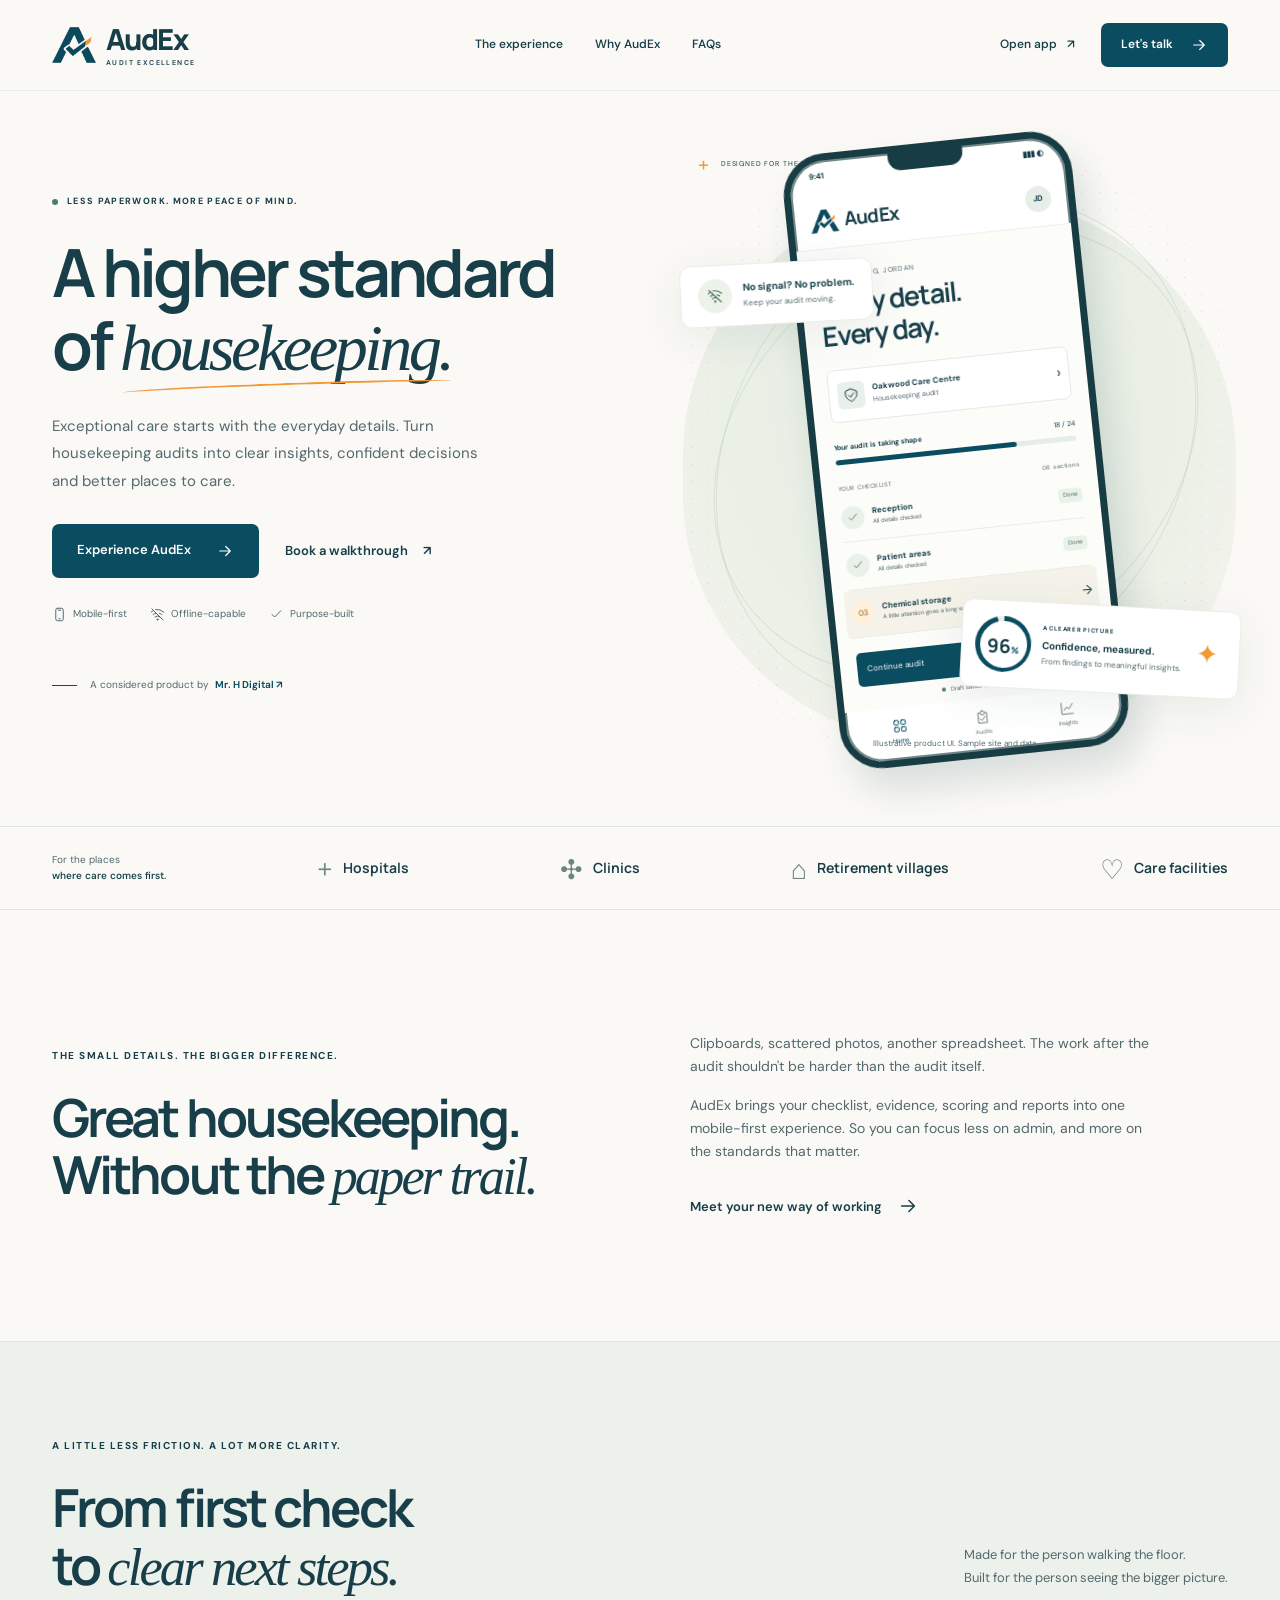
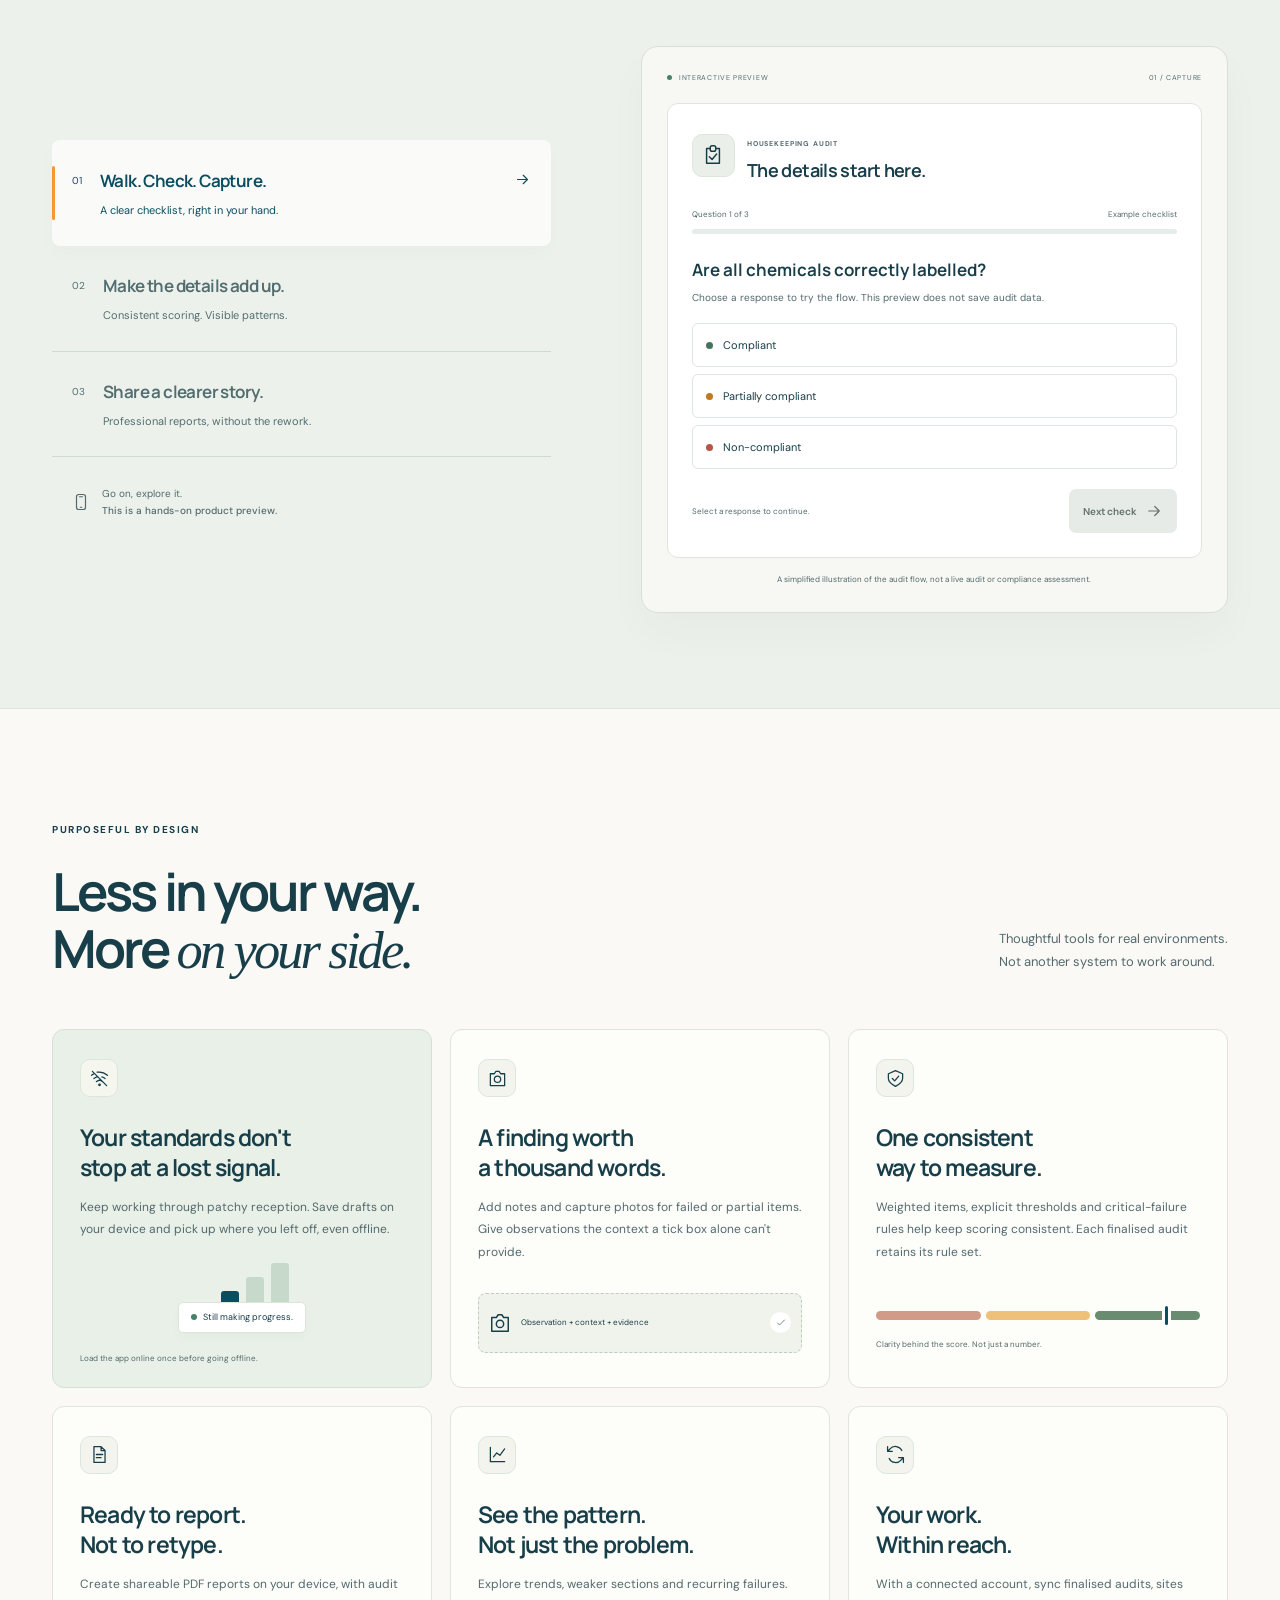
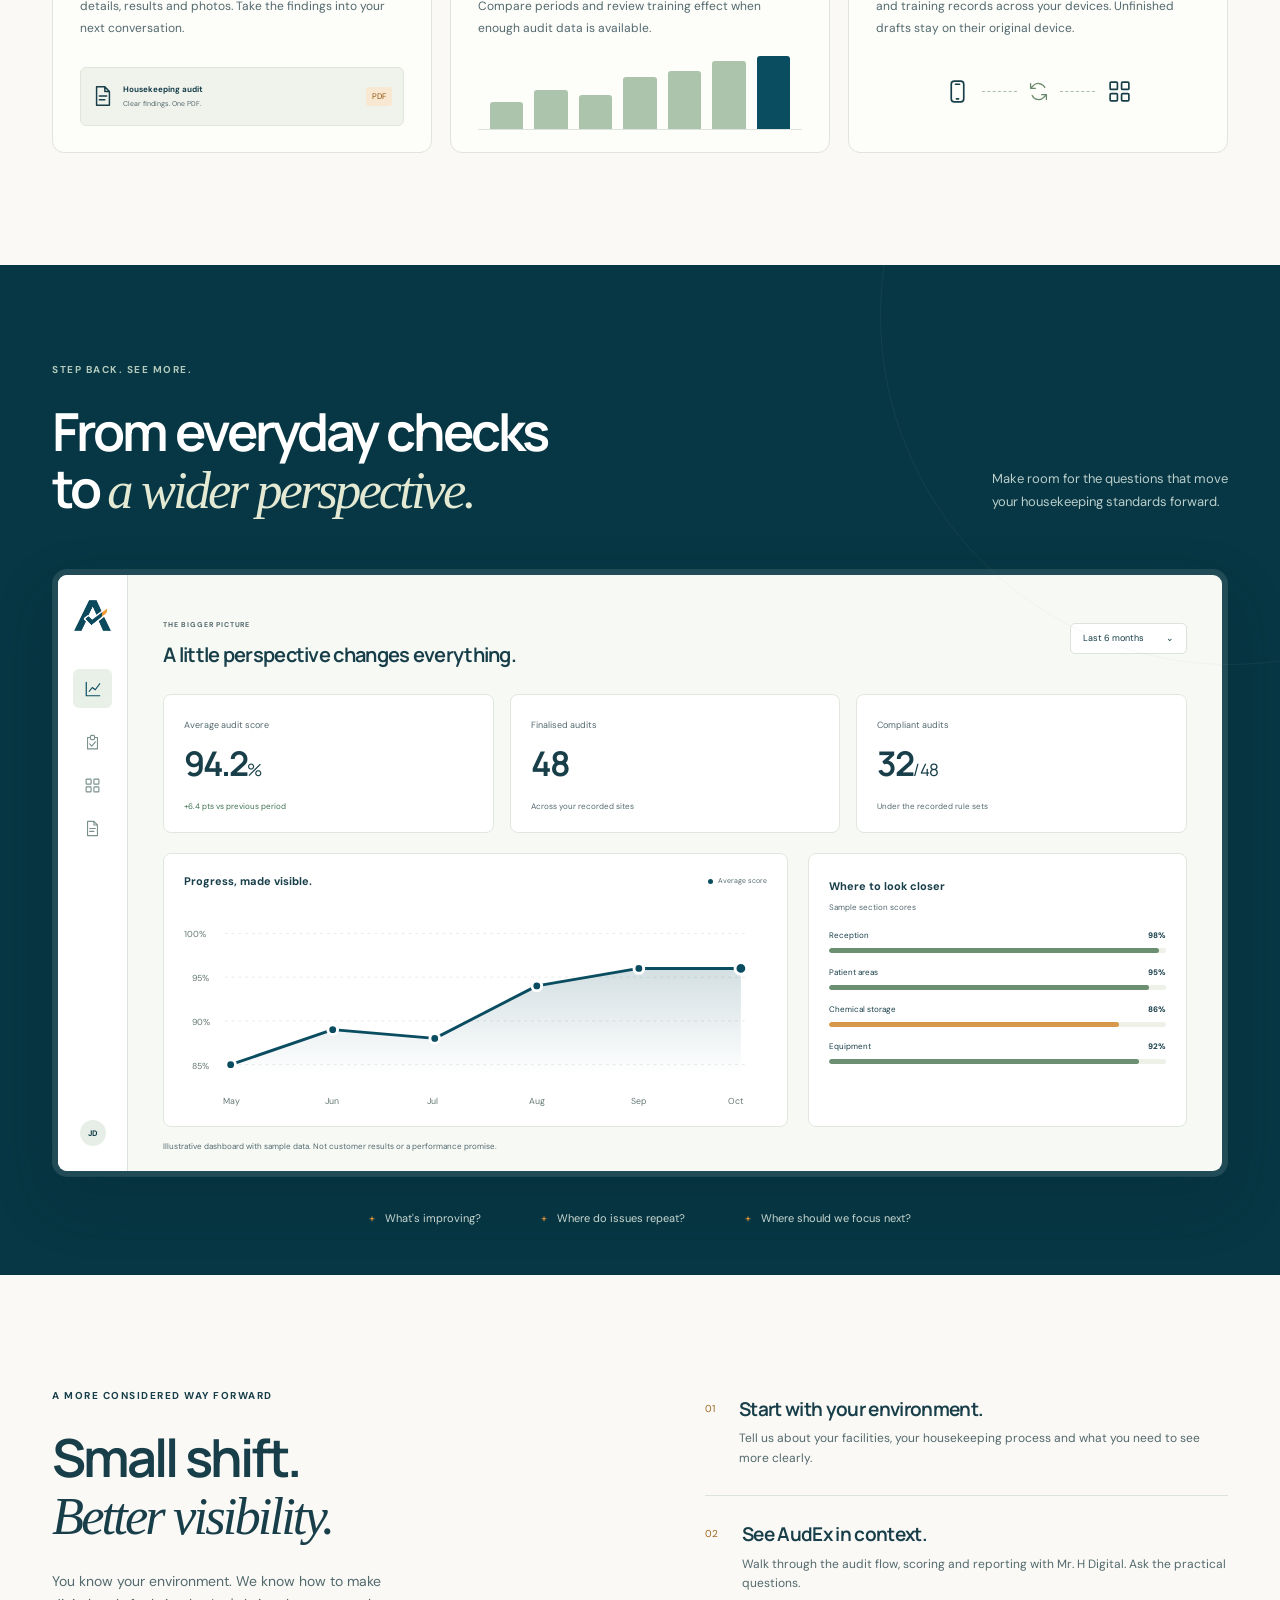
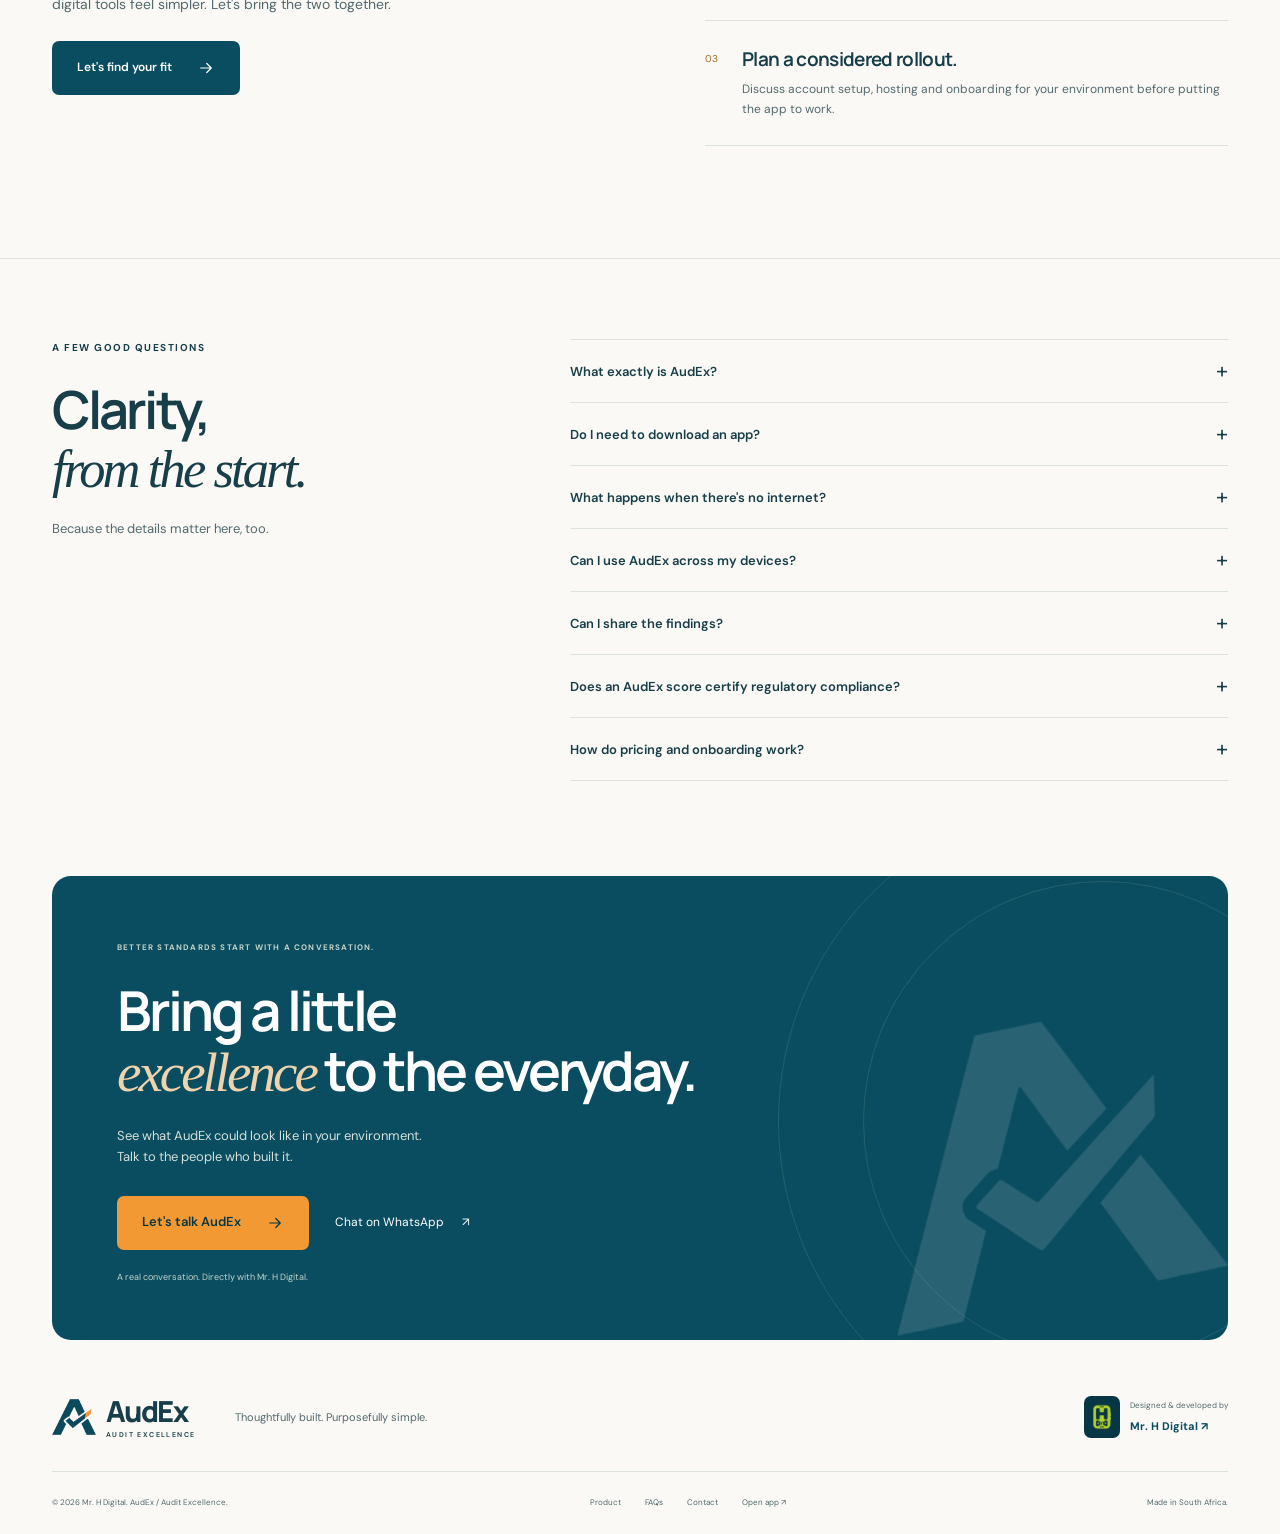
==== audex/index.html @ 371eed35 "Add dedicated AudEx product website and main site links Co-authored-by: Copilot <223556219+Copilot@u" ====
<!DOCTYPE html>
<html lang="en-ZA">
<head>
  <meta charset="UTF-8">
  <meta name="viewport" content="width=device-width, initial-scale=1">
  <meta name="theme-color" content="#0b4d60">
  <title>AudEx | A higher standard of housekeeping.</title>
  <meta name="description" content="Meet AudEx by Mr. H Digital. Mobile-first housekeeping audits for clinics, hospitals and retirement villages. Capture findings offline, score consistently and report clearly.">
  <link rel="canonical" href="https://www.mrhdigital.co.za/audex/">
  <meta property="og:type" content="website">
  <meta property="og:title" content="AudEx | A higher standard of housekeeping.">
  <meta property="og:description" content="From the first inspection to the bigger picture. Discover a more considered way to audit with AudEx by Mr. H Digital.">
  <meta property="og:url" content="https://www.mrhdigital.co.za/audex/">
  <meta property="og:image" content="https://www.mrhdigital.co.za/audex/assets/social-preview.png">
  <meta property="og:image:width" content="1200">
  <meta property="og:image:height" content="630">
  <meta property="og:image:alt" content="AudEx. A higher standard of housekeeping. By Mr. H Digital.">
  <meta name="twitter:card" content="summary_large_image">
  <link rel="icon" type="image/png" href="assets/audex-icon.png">
  <link rel="apple-touch-icon" href="assets/audex-icon.png">
  <link rel="stylesheet" href="styles.css">
  <script src="script.js" defer></script>
  <script type="application/ld+json">
  {
    "@context": "https://schema.org",
    "@type": "SoftwareApplication",
    "name": "AudEx",
    "alternateName": "Audit Excellence",
    "applicationCategory": "BusinessApplication",
    "operatingSystem": "Web",
    "url": "https://www.mrhdigital.co.za/audex/",
    "description": "Mobile-first, offline-capable housekeeping audits, consistent scoring, analytics and PDF reports.",
    "creator": { "@type": "Organization", "name": "Mr. H Digital", "url": "https://www.mrhdigital.co.za/" }
  }
  </script>
</head>
<body>
  <a class="skip-link" href="#main">Skip to content</a>
  <svg class="icon-definitions" xmlns="http://www.w3.org/2000/svg" aria-hidden="true">
    <defs>
      <symbol id="i-arrow" viewBox="0 0 24 24"><path d="M5 12h14m-6-6 6 6-6 6"/></symbol>
      <symbol id="i-check" viewBox="0 0 24 24"><path d="m5 12 4 4L19 6"/></symbol>
      <symbol id="i-grid" viewBox="0 0 24 24"><rect x="3" y="3" width="7" height="7" rx="1"/><rect x="14" y="3" width="7" height="7" rx="1"/><rect x="3" y="14" width="7" height="7" rx="1"/><rect x="14" y="14" width="7" height="7" rx="1"/></symbol>
      <symbol id="i-clipboard" viewBox="0 0 24 24"><path d="M9 5H5v16h14V5h-4"/><rect x="9" y="2" width="6" height="6" rx="2"/><path d="m8 14 3 3 5-6"/></symbol>
      <symbol id="i-chart" viewBox="0 0 24 24"><path d="M3 3v18h18M7 15l4-5 4 3 6-8"/></symbol>
      <symbol id="i-file" viewBox="0 0 24 24"><path d="M14 2H5v20h14V7l-5-5v5h5M8 12h8m-8 4h6"/></symbol>
      <symbol id="i-offline" viewBox="0 0 24 24"><path d="m3 3 18 18M2 8a16 16 0 0 1 3-2m4-2a16 16 0 0 1 13 4M5 12a11 11 0 0 1 4-2m6 0a11 11 0 0 1 4 2m-11 4a6 6 0 0 1 8 0"/><circle cx="12" cy="20" r="1"/></symbol>
      <symbol id="i-camera" viewBox="0 0 24 24"><path d="M3 6h5l2-3h4l2 3h5v15H3z"/><circle cx="12" cy="13" r="4"/></symbol>
      <symbol id="i-phone" viewBox="0 0 24 24"><rect x="6" y="2" width="12" height="20" rx="3"/><path d="M10 5h4m-3 14h2"/></symbol>
      <symbol id="i-sync" viewBox="0 0 24 24"><path d="M20 7a9 9 0 0 0-15-2L2 8m0-6v6h6m-4 9a9 9 0 0 0 15 2l3-3m0 6v-6h-6"/></symbol>
      <symbol id="i-shield" viewBox="0 0 24 24"><path d="m12 2 9 4v6c0 5-9 10-9 10S3 17 3 12V6z"/><path d="m8 12 3 3 5-6"/></symbol>
    </defs>
  </svg>

  <header class="site-header">
    <div class="container nav-row">
      <a class="brand" href="#top" aria-label="AudEx home"><img src="assets/audex-mark.webp" width="44" height="36" alt=""><span>AudEx<small>AUDIT EXCELLENCE</small></span></a>
      <nav class="desktop-nav" aria-label="Main navigation"><a href="#experience">The experience</a><a href="#features">Why AudEx</a><a href="#questions">FAQs</a></nav>
      <div class="nav-actions"><a class="nav-app" href="https://audex.mrhdigital.co.za/">Open app <span aria-hidden="true">&#8599;</span></a><a class="button button-small" href="#contact">Let's talk <svg class="icon"><use href="#i-arrow"/></svg></a></div>
      <button class="menu-toggle" type="button" aria-expanded="false" aria-controls="mobile-nav" aria-label="Open navigation"><span></span><span></span></button>
    </div>
    <nav class="mobile-nav" id="mobile-nav" aria-label="Mobile navigation" hidden><a href="#experience">The experience</a><a href="#features">Why AudEx</a><a href="#questions">FAQs</a><a href="#contact">Talk to Mr. H Digital</a><a href="https://audex.mrhdigital.co.za/">Open the AudEx app &#8599;</a></nav>
  </header>

  <main id="main">
    <section class="hero container" id="top">
      <div class="hero-copy">
        <p class="eyebrow"><span class="status-dot"></span> LESS PAPERWORK. MORE PEACE OF MIND.</p>
        <h1>A higher standard<br>of <span class="serif">housekeeping.</span></h1>
        <p class="hero-description">Exceptional care starts with the everyday details. Turn housekeeping audits into clear insights, confident decisions and better places to care.</p>
        <div class="button-row"><a class="button" href="#experience">Experience AudEx <svg class="icon"><use href="#i-arrow"/></svg></a><a class="text-link" href="#contact">Book a walkthrough <span aria-hidden="true">&#8599;</span></a></div>
        <div class="hero-proof"><span><svg class="icon"><use href="#i-phone"/></svg> Mobile-first</span><span><svg class="icon"><use href="#i-offline"/></svg> Offline-capable</span><span><svg class="icon"><use href="#i-check"/></svg> Purpose-built</span></div>
        <a class="maker" href="https://www.mrhdigital.co.za/"><span class="maker-line"></span> A considered product by <strong>Mr. H Digital <span aria-hidden="true">&#8599;</span></strong></a>
      </div>
      <div class="hero-visual">
        <div class="orbit-decoration" aria-hidden="true"><div class="orbit orbit-one"></div><div class="orbit orbit-two"></div></div>
        <div class="visual-caption"><span class="tiny-cross" aria-hidden="true">+</span> DESIGNED FOR THE WAY YOU WORK</div>
        <div class="floating-card float-offline"><span class="round-icon"><svg class="icon"><use href="#i-offline"/></svg></span><div><strong>No signal? No problem.</strong><small>Keep your audit moving.</small></div></div>
        <div class="phone hero-phone" aria-label="Illustrative AudEx audit interface">
          <div class="phone-top"><span>9:41</span><div class="phone-island"></div><span aria-hidden="true">&#9646;&#9646;&#9646; &#9680;</span></div>
          <div class="phone-app-header"><img src="assets/audex-mark.webp" width="28" height="23" alt=""><strong>AudEx</strong><span class="avatar">JD</span></div>
          <div class="phone-content">
            <div class="phone-greeting">GOOD MORNING, JORDAN</div>
            <h2>Every detail.<br>Every day.</h2>
            <div class="site-summary"><span class="site-icon"><svg class="icon"><use href="#i-shield"/></svg></span><div><strong>Oakwood Care Centre</strong><small>Housekeeping audit</small></div><span aria-hidden="true">&#8250;</span></div>
            <div class="audit-progress"><div><strong>Your audit is taking shape</strong><span>18 / 24</span></div><div class="progress-track"><span style="width:75%"></span></div></div>
            <div class="phone-section-title"><span>YOUR CHECKLIST</span><span>06 sections</span></div>
            <div class="checklist-row"><span class="check-circle"><svg class="icon"><use href="#i-check"/></svg></span><div><strong>Reception</strong><small>All details checked</small></div><span class="mini-label">Done</span></div>
            <div class="checklist-row"><span class="check-circle"><svg class="icon"><use href="#i-check"/></svg></span><div><strong>Patient areas</strong><small>All details checked</small></div><span class="mini-label">Done</span></div>
            <div class="checklist-row active-row"><span class="number-circle">03</span><div><strong>Chemical storage</strong><small>A little attention goes a long way</small></div><span aria-hidden="true">&#8594;</span></div>
            <div class="phone-primary">Continue audit <span aria-hidden="true">&#8594;</span></div>
            <p class="phone-save"><span class="status-dot"></span> Draft saved on this device</p>
          </div>
          <div class="phone-bottom-nav"><span class="current"><svg class="icon"><use href="#i-grid"/></svg>Home</span><span><svg class="icon"><use href="#i-clipboard"/></svg>Audits</span><span><svg class="icon"><use href="#i-chart"/></svg>Insights</span></div>
        </div>
        <div class="floating-card float-score"><div class="score-ring"><span>96<small>%</small></span></div><div><span class="overline">A CLEARER PICTURE</span><strong>Confidence, measured.</strong><small>From findings to meaningful insights.</small></div><span class="sparkle" aria-hidden="true">&#10022;</span></div>
        <p class="visual-disclaimer">Illustrative product UI. Sample site and data.</p>
      </div>
    </section>

    <section class="audience-strip" aria-label="Designed for care environments"><div class="container"><p>For the places<br><strong>where care comes first.</strong></p><div><span class="audience-symbol" aria-hidden="true">+</span> Hospitals</div><div><span class="audience-symbol" aria-hidden="true">&#10019;</span> Clinics</div><div><span class="audience-symbol" aria-hidden="true">&#8962;</span> Retirement villages</div><div><span class="audience-symbol" aria-hidden="true">&#9825;</span> Care facilities</div></div></section>

    <section class="section container introduction">
      <div><p class="eyebrow">THE SMALL DETAILS. THE BIGGER DIFFERENCE.</p><h2>Great housekeeping.<br>Without the <span class="serif">paper trail.</span></h2></div>
      <div class="intro-copy"><p>Clipboards, scattered photos, another spreadsheet. The work after the audit shouldn't be harder than the audit itself.</p><p>AudEx brings your checklist, evidence, scoring and reports into one mobile-first experience. So you can focus less on admin, and more on the standards that matter.</p><a class="text-link" href="#features">Meet your new way of working <svg class="icon"><use href="#i-arrow"/></svg></a></div>
    </section>

    <section class="experience-section" id="experience">
      <div class="container">
        <div class="section-heading"><div><p class="eyebrow">A LITTLE LESS FRICTION. A LOT MORE CLARITY.</p><h2>From first check<br>to <span class="serif">clear next steps.</span></h2></div><p>Made for the person walking the floor.<br>Built for the person seeing the bigger picture.</p></div>
        <div class="experience-grid">
          <div class="experience-controls">
            <div class="experience-tabs" role="tablist" aria-label="Explore the AudEx experience" aria-orientation="vertical">
              <button class="experience-tab" id="tab-audit" type="button" role="tab" aria-selected="true" aria-controls="panel-audit"><span class="step-number">01</span><span><strong>Walk. Check. Capture.</strong><small>A clear checklist, right in your hand.</small></span><svg class="icon"><use href="#i-arrow"/></svg></button>
              <button class="experience-tab" id="tab-insights" type="button" role="tab" aria-selected="false" aria-controls="panel-insights" tabindex="-1"><span class="step-number">02</span><span><strong>Make the details add up.</strong><small>Consistent scoring. Visible patterns.</small></span><svg class="icon"><use href="#i-arrow"/></svg></button>
              <button class="experience-tab" id="tab-report" type="button" role="tab" aria-selected="false" aria-controls="panel-report" tabindex="-1"><span class="step-number">03</span><span><strong>Share a clearer story.</strong><small>Professional reports, without the rework.</small></span><svg class="icon"><use href="#i-arrow"/></svg></button>
            </div>
            <div class="experience-note"><svg class="icon"><use href="#i-phone"/></svg><p>Go on, explore it.<br><strong>This is a hands-on product preview.</strong></p></div>
            <noscript><p>Enable JavaScript to explore the interactive preview. The features, dashboard illustration and FAQs below remain available.</p></noscript>
          </div>
          <div class="experience-stage">
            <div class="preview-panel" id="panel-audit" role="tabpanel" aria-labelledby="tab-audit" tabindex="0">
              <div class="preview-topline"><span><span class="status-dot"></span> INTERACTIVE PREVIEW</span><span>01 / CAPTURE</span></div>
              <div class="demo-audit">
                <div class="demo-heading"><span class="square-icon"><svg class="icon"><use href="#i-clipboard"/></svg></span><div><span class="overline">HOUSEKEEPING AUDIT</span><h3>The details start here.</h3></div></div>
                <div class="demo-progress"><span id="demo-progress-text">Question 1 of 3</span><span>Example checklist</span></div>
                <div class="progress-track"><span id="demo-progress-bar" style="width:0%"></span></div>
                <fieldset id="demo-fieldset"><legend id="demo-question">Are all chemicals correctly labelled?</legend><p class="demo-hint">Choose a response to try the flow. This preview does not save audit data.</p>
                  <div class="response-options"><button type="button" class="response-option" data-response="Compliant" aria-pressed="false"><span class="response-dot green"></span>Compliant<svg class="icon"><use href="#i-check"/></svg></button><button type="button" class="response-option" data-response="Partially compliant" aria-pressed="false"><span class="response-dot amber"></span>Partially compliant<svg class="icon"><use href="#i-check"/></svg></button><button type="button" class="response-option" data-response="Non-compliant" aria-pressed="false"><span class="response-dot red"></span>Non-compliant<svg class="icon"><use href="#i-check"/></svg></button></div>
                </fieldset>
                <div id="demo-complete" hidden><span class="completion-mark"><svg class="icon"><use href="#i-check"/></svg></span><h3>That's a clearer picture.</h3><p>Three observations, captured. In AudEx, complete the full checklist, add evidence where needed and finalise to calculate your audit result.</p><p class="completion-summary" id="demo-summary"></p></div>
                <div class="demo-footer"><span id="demo-feedback" role="status" aria-live="polite">Select a response to continue.</span><button type="button" class="button button-small" id="demo-next" disabled>Next check <svg class="icon"><use href="#i-arrow"/></svg></button></div>
              </div>
              <p class="preview-caption">A simplified illustration of the audit flow, not a live audit or compliance assessment.</p>
            </div>
            <div class="preview-panel" id="panel-insights" role="tabpanel" aria-labelledby="tab-insights" tabindex="0" hidden>
              <div class="preview-topline"><span><span class="status-dot"></span> PRODUCT PREVIEW</span><span>02 / UNDERSTAND</span></div>
              <div class="insight-preview"><span class="overline">CONSISTENCY YOU CAN EXPLAIN</span><h3>More than a percentage.</h3><div class="insight-score"><strong>96<small>%</small></strong><span class="pill">Compliant</span></div><p>AudEx uses weighted checklist items and versioned scoring rules. Critical non-compliance can override a high overall score, so important findings don't disappear into an average.</p><div class="rule-row"><svg class="icon"><use href="#i-shield"/></svg><span>Critical findings stay visible.</span></div><div class="rule-row"><svg class="icon"><use href="#i-chart"/></svg><span>Track trends and recurring failures.</span></div><div class="rule-row"><svg class="icon"><use href="#i-check"/></svg><span>Historical audits keep their original rule set.</span></div></div>
              <p class="preview-caption">Illustrative result. Actual outcomes depend on checklist responses and the active rule set.</p>
            </div>
            <div class="preview-panel" id="panel-report" role="tabpanel" aria-labelledby="tab-report" tabindex="0" hidden>
              <div class="preview-topline"><span><span class="status-dot"></span> PRODUCT PREVIEW</span><span>03 / SHARE</span></div>
              <div class="report-paper"><div class="report-brand"><img src="assets/audex-mark.webp" width="35" height="29" alt=""><strong>AudEx</strong><span>AUDIT REPORT</span></div><hr><span class="overline">OAKWOOD CARE CENTRE / SAMPLE</span><h3>Every finding.<br>A clearer story.</h3><div class="report-score"><span>Overall result</span><strong>96% <small>Compliant</small></strong></div><div class="report-line"><span>Reception</span><strong>100%</strong></div><div class="report-line"><span>Patient areas</span><strong>95%</strong></div><div class="report-line"><span>Chemical storage</span><strong>92%</strong></div><div class="report-note"><svg class="icon"><use href="#i-camera"/></svg><p>Observations, audit details and captured photos, brought together in a shareable PDF.</p></div><div class="report-bottom">AUDIT EXCELLENCE <span>01</span></div></div>
              <p class="preview-caption">Illustrative report layout. AudEx generates PDF reports on your device.</p>
            </div>
          </div>
        </div>
      </div>
    </section>

    <section class="section container" id="features">
      <div class="section-heading"><div><p class="eyebrow">PURPOSEFUL BY DESIGN</p><h2>Less in your way.<br>More <span class="serif">on your side.</span></h2></div><p>Thoughtful tools for real environments.<br>Not another system to work around.</p></div>
      <div class="feature-grid">
        <article class="feature-card feature-offline"><span class="square-icon"><svg class="icon"><use href="#i-offline"/></svg></span><h3>Your standards don't<br>stop at a lost signal.</h3><p>Keep working through patchy reception. Save drafts on your device and pick up where you left off, even offline.</p><div class="offline-illustration" aria-hidden="true"><span class="signal-bar"></span><span class="signal-bar"></span><span class="signal-bar faded"></span><span class="signal-bar faded"></span><div><span class="status-dot"></span> Still making progress.</div></div><span class="feature-footnote">Load the app online once before going offline.</span></article>
        <article class="feature-card"><span class="square-icon"><svg class="icon"><use href="#i-camera"/></svg></span><h3>A finding worth<br>a thousand words.</h3><p>Add notes and capture photos for failed or partial items. Give observations the context a tick box alone can't provide.</p><div class="evidence-illustration" aria-hidden="true"><svg class="icon"><use href="#i-camera"/></svg><span>Observation + context + evidence</span><span class="evidence-check"><svg class="icon"><use href="#i-check"/></svg></span></div></article>
        <article class="feature-card"><span class="square-icon"><svg class="icon"><use href="#i-shield"/></svg></span><h3>One consistent<br>way to measure.</h3><p>Weighted items, explicit thresholds and critical-failure rules help keep scoring consistent. Each finalised audit retains its rule set.</p><div class="scoring-scale" aria-hidden="true"><span></span><span></span><span></span><i></i></div><span class="feature-footnote">Clarity behind the score. Not just a number.</span></article>
        <article class="feature-card"><span class="square-icon"><svg class="icon"><use href="#i-file"/></svg></span><h3>Ready to report.<br>Not to retype.</h3><p>Create shareable PDF reports on your device, with audit details, results and photos. Take the findings into your next conversation.</p><div class="file-chip" aria-hidden="true"><svg class="icon"><use href="#i-file"/></svg><div><strong>Housekeeping audit</strong><span>Clear findings. One PDF.</span></div><span>PDF</span></div></article>
        <article class="feature-card"><span class="square-icon"><svg class="icon"><use href="#i-chart"/></svg></span><h3>See the pattern.<br>Not just the problem.</h3><p>Explore trends, weaker sections and recurring failures. Compare periods and review training effect when enough audit data is available.</p><div class="mini-bars" aria-hidden="true"><span style="--bar:35%"></span><span style="--bar:52%"></span><span style="--bar:45%"></span><span style="--bar:69%"></span><span style="--bar:77%"></span><span style="--bar:90%"></span><span style="--bar:96%"></span></div></article>
        <article class="feature-card"><span class="square-icon"><svg class="icon"><use href="#i-sync"/></svg></span><h3>Your work.<br>Within reach.</h3><p>With a connected account, sync finalised audits, sites and training records across your devices. Unfinished drafts stay on their original device.</p><div class="sync-illustration" aria-hidden="true"><svg class="icon"><use href="#i-phone"/></svg><span></span><svg class="icon"><use href="#i-sync"/></svg><span></span><svg class="icon"><use href="#i-grid"/></svg></div></article>
      </div>
    </section>

    <section class="insights-section">
      <div class="container">
        <div class="section-heading"><div><p class="eyebrow">STEP BACK. SEE MORE.</p><h2>From everyday checks<br>to <span class="serif">a wider perspective.</span></h2></div><p>Make room for the questions that move<br>your housekeeping standards forward.</p></div>
        <div class="dashboard" aria-label="Illustrative AudEx analytics dashboard with sample data">
          <aside class="dashboard-sidebar" aria-hidden="true"><img src="assets/audex-mark.webp" width="38" height="31" alt=""><span class="dash-selected"><svg class="icon"><use href="#i-chart"/></svg></span><svg class="icon"><use href="#i-clipboard"/></svg><svg class="icon"><use href="#i-grid"/></svg><svg class="icon"><use href="#i-file"/></svg><span class="avatar">JD</span></aside>
          <div class="dashboard-content">
            <div class="dashboard-heading"><div><span class="overline">THE BIGGER PICTURE</span><h3>A little perspective changes everything.</h3></div><span class="dashboard-period">Last 6 months <span aria-hidden="true">&#8964;</span></span></div>
            <div class="dashboard-stats"><div><span>Average audit score</span><strong>94.2<small>%</small></strong><small class="trend">+6.4 pts vs previous period</small></div><div><span>Finalised audits</span><strong>48</strong><small>Across your recorded sites</small></div><div><span>Compliant audits</span><strong>32<small>/48</small></strong><small>Under the recorded rule sets</small></div></div>
            <div class="dashboard-charts">
              <div class="chart-card"><div class="chart-title"><strong>Progress, made visible.</strong><span><i></i> Average score</span></div>
                <svg class="trend-chart" viewBox="0 0 600 210" role="img" aria-labelledby="chart-title chart-desc"><title id="chart-title">Illustrative monthly audit score trend</title><desc id="chart-desc">Sample average scores rise from 85 percent in May to 96 percent in October. This is demonstration data, not customer results.</desc><defs><linearGradient id="chart-fill" x1="0" y1="0" x2="0" y2="1"><stop offset="0%" stop-color="#0b4d60" stop-opacity=".18"/><stop offset="100%" stop-color="#0b4d60" stop-opacity="0"/></linearGradient></defs><g class="chart-grid"><path d="M42 20h538M42 65h538M42 110h538M42 155h538"/></g><g class="chart-labels"><text x="0" y="24">100%</text><text x="8" y="69">95%</text><text x="8" y="114">90%</text><text x="8" y="159">85%</text><text x="40" y="195">May</text><text x="145" y="195">Jun</text><text x="250" y="195">Jul</text><text x="355" y="195">Aug</text><text x="460" y="195">Sep</text><text x="560" y="195">Oct</text></g><path d="M48 155 153 119 258 128 363 74 468 56 573 56V165H48Z" fill="url(#chart-fill)"/><path d="m48 155 105-36 105 9 105-54 105-18h105" fill="none" stroke="#0b4d60" stroke-width="3" stroke-linejoin="round"/><g fill="#0b4d60" stroke="#fff" stroke-width="3"><circle cx="48" cy="155" r="5"/><circle cx="153" cy="119" r="5"/><circle cx="258" cy="128" r="5"/><circle cx="363" cy="74" r="5"/><circle cx="468" cy="56" r="5"/><circle cx="573" cy="56" r="6"/></g></svg>
              </div>
              <div class="chart-card sections-chart"><strong>Where to look closer</strong><p>Sample section scores</p><div><span>Reception</span><strong>98%</strong><i style="--value:98%"></i></div><div><span>Patient areas</span><strong>95%</strong><i style="--value:95%"></i></div><div><span>Chemical storage</span><strong>86%</strong><i class="amber-bar" style="--value:86%"></i></div><div><span>Equipment</span><strong>92%</strong><i style="--value:92%"></i></div></div>
            </div>
            <p class="dashboard-disclaimer">Illustrative dashboard with sample data. Not customer results or a performance promise.</p>
          </div>
        </div>
        <div class="insight-prompts"><span>What's improving?</span><span>Where do issues repeat?</span><span>Where should we focus next?</span></div>
      </div>
    </section>

    <section class="section container getting-started">
      <div><p class="eyebrow">A MORE CONSIDERED WAY FORWARD</p><h2>Small shift.<br><span class="serif">Better visibility.</span></h2><p>You know your environment. We know how to make digital tools feel simpler. Let's bring the two together.</p><a class="button" href="#contact">Let's find your fit <svg class="icon"><use href="#i-arrow"/></svg></a></div>
      <ol class="start-steps"><li><span>01</span><div><h3>Start with your environment.</h3><p>Tell us about your facilities, your housekeeping process and what you need to see more clearly.</p></div></li><li><span>02</span><div><h3>See AudEx in context.</h3><p>Walk through the audit flow, scoring and reporting with Mr. H Digital. Ask the practical questions.</p></div></li><li><span>03</span><div><h3>Plan a considered rollout.</h3><p>Discuss account setup, hosting and onboarding for your environment before putting the app to work.</p></div></li></ol>
    </section>

    <section class="faq-section" id="questions"><div class="container faq-grid"><div><p class="eyebrow">A FEW GOOD QUESTIONS</p><h2>Clarity,<br><span class="serif">from the start.</span></h2><p>Because the details matter here, too.</p></div><div class="faq-list">
      <details><summary>What exactly is AudEx?</summary><p>AudEx stands for Audit Excellence. It's a mobile-first web app by Mr. H Digital for structured housekeeping audits. It brings together checklists, notes, photo evidence, weighted scoring, analytics and PDF reports for environments such as clinics, hospitals and retirement villages.</p></details>
      <details><summary>Do I need to download an app?</summary><p>AudEx runs in a web browser. It's also an installable progressive web app (PWA), so supported devices can add it to the home screen. Load it online first to cache the app before working offline. Installation options vary by browser and device.</p></details>
      <details><summary>What happens when there's no internet?</summary><p>You can continue an audit and keep drafts on the device. With a configured account and server connection, finalised audits can sync when connectivity returns. Drafts stay on the device where they were started. Browser storage is not a backup: don't clear it before unsent work has synced or been exported.</p></details>
      <details><summary>Can I use AudEx across my devices?</summary><p>With a connected account, finalised audits, sites and training records can sync across devices signed in to that account. Drafts remain device-local, and there is no inter-account sharing. A rollout should include the required server, account and photo-storage configuration.</p></details>
      <details><summary>Can I share the findings?</summary><p>Yes. AudEx generates PDF reports on your device, including audit details and captured photos. For offline reports, remote images must have been downloaded while online. Missing uncached photos are flagged rather than silently omitted.</p></details>
      <details><summary>Does an AudEx score certify regulatory compliance?</summary><p>No. AudEx helps you record and assess housekeeping against its configured checklist and scoring rules. It is not a regulatory certification or a substitute for clinical, infection-control or legal judgement. Discuss the checklist's suitability for your setting before rollout.</p></details>
      <details><summary>How do pricing and onboarding work?</summary><p>Talk directly to Mr. H Digital about your facilities, setup and support needs. Pricing and onboarding are discussed for your rollout. No payment or account is required to explore the illustrative preview on this website.</p></details>
    </div></div></section>

    <section class="contact-section container" id="contact">
      <div class="contact-decoration" aria-hidden="true"><img src="assets/audex-mark.webp" width="292" height="240" alt=""></div>
      <div class="contact-copy"><p class="eyebrow">BETTER STANDARDS START WITH A CONVERSATION.</p><h2>Bring a little<br><span class="serif">excellence</span> to the everyday.</h2><p>See what AudEx could look like in your environment.<br>Talk to the people who built it.</p><div class="button-row"><a class="button button-amber" href="mailto:info@mrhdigital.co.za?subject=AudEx%20product%20walkthrough">Let's talk AudEx <svg class="icon"><use href="#i-arrow"/></svg></a><a class="contact-whatsapp" href="https://wa.me/27766871671?text=Hi%20Mr.%20H%20Digital%2C%20I%27d%20like%20to%20learn%20more%20about%20AudEx." target="_blank" rel="noopener noreferrer">Chat on WhatsApp <span aria-hidden="true">&#8599;</span></a></div><span class="contact-note">A real conversation. Directly with Mr. H Digital.</span></div>
    </section>
  </main>

  <footer class="site-footer container"><div class="footer-top"><a class="brand" href="#top" aria-label="AudEx home"><img src="assets/audex-mark.webp" width="44" height="36" alt=""><span>AudEx<small>AUDIT EXCELLENCE</small></span></a><p>Thoughtfully built. Purposefully simple.</p><a class="footer-maker" href="https://www.mrhdigital.co.za/"><img src="assets/mrh-digital-badge.webp" width="42" height="42" alt="">Designed &amp; developed by <strong>Mr. H Digital &#8599;</strong></a></div><div class="footer-bottom"><span>&copy; <span id="year">2026</span> Mr. H Digital. AudEx / Audit Excellence.</span><nav aria-label="Footer navigation"><a href="#features">Product</a><a href="#questions">FAQs</a><a href="mailto:info@mrhdigital.co.za">Contact</a><a href="https://audex.mrhdigital.co.za/">Open app &#8599;</a></nav><span>Made in South Africa.</span></div></footer>
</body>
</html>
---- audex/styles.css ----
@import url("https://fonts.googleapis.com/css2?family=DM+Sans:wght@400;450;500;550;600;650;700&family=Manrope:wght@400;500;600;650;700;750;800&display=swap");

:root {
  --teal: #0b4d60;
  --teal-dark: #073744;
  --amber: #f29934;
  --ink: #173e49;
  --muted: #53696e;
  --cream: #faf9f5;
  --line: #dce3df;
  --mint: #e9f0ea;
  --white: #fff;
  --radius: 22px;
}
*, *::before, *::after { box-sizing: border-box; }
html { scroll-behavior: smooth; scroll-padding-top: 105px; }
body { margin: 0; background: var(--cream); color: var(--ink); font-family: "DM Sans", sans-serif; font-size: 16px; line-height: 1.65; -webkit-font-smoothing: antialiased; }
button, input { font: inherit; }
button, a { -webkit-tap-highlight-color: transparent; }
button { cursor: pointer; }
a { color: inherit; text-decoration: none; }
button, a, summary { touch-action: manipulation; }
button:disabled { cursor: not-allowed; }
img { max-width: 100%; object-fit: contain; }
h1, h2, h3, p { margin: 0; }
h1, h2, h3 { font-family: "Manrope", sans-serif; font-weight: 650; }
h1, h2 { letter-spacing: -.055em; line-height: 1.09; }
h2 { font-size: clamp(2.2rem, 4.1vw, 3.75rem); }
h3 { letter-spacing: -.035em; line-height: 1.3; }
::selection { background: #f7be7d; color: var(--teal-dark); }
:focus-visible { outline: 3px solid #b66a12; outline-offset: 5px; }
[hidden] { display: none !important; }
.container { width: min(1240px, calc(100% - 104px)); margin-inline: auto; }
.section { padding-block: 112px; }
.serif { font-family: Georgia, "Times New Roman", serif; font-style: italic; font-weight: 400; letter-spacing: -.055em; }
.eyebrow { display: flex; align-items: center; gap: 9px; font-size: 10px; font-weight: 700; letter-spacing: .15em; line-height: 1.7; margin-bottom: 25px; }
.overline { font-size: 9px; letter-spacing: .12em; font-weight: 700; }
.icon { width: 22px; height: 22px; fill: none; stroke: currentColor; stroke-width: 1.6; stroke-linecap: round; stroke-linejoin: round; flex-shrink: 0; }
.icon-definitions { width: 0; height: 0; position: absolute; overflow: hidden; }
.button { display: inline-flex; justify-content: center; align-items: center; gap: 25px; padding: 17px 24px; min-height: 52px; border: 1px solid transparent; border-radius: 7px; background: var(--teal); color: var(--white); font-size: 13px; font-weight: 600; line-height: 1.3; transition: background .2s, transform .2s, box-shadow .2s; }
.button:hover { background: var(--teal-dark); transform: translateY(-2px); box-shadow: 0 6px 18px #0b4d601a; }
.button:disabled { background: #e6ebe8; color: #62716b; transform: none; box-shadow: none; }
.button .icon { width: 18px; height: 18px; }
.button-small { min-height: 44px; padding: 12px 19px; gap: 17px; font-size: 12px; }
.button-row { display: flex; flex-wrap: wrap; gap: 26px; align-items: center; }
.text-link { font-size: 13px; font-weight: 600; display: inline-flex; gap: 15px; align-items: center; padding-block: 12px; }
.text-link:hover, .desktop-nav a:hover, .nav-app:hover, .site-footer a:hover { color: #a15c0b; }
.status-dot { display: inline-block; width: 6px; height: 6px; background: #478168; border-radius: 50%; flex-shrink: 0; }
.skip-link { position: fixed; z-index: 100; top: -80px; left: 16px; background: var(--teal); color: white; padding: 12px 20px; }
.skip-link:focus { top: 10px; }
.site-header { position: sticky; top: 0; z-index: 30; background: #faf9f5f2; backdrop-filter: blur(16px); border-bottom: 1px solid #dce3df99; }
.nav-row { display: flex; align-items: center; justify-content: space-between; height: 90px; gap: 30px; }
.brand { display: inline-flex; align-items: center; gap: 10px; flex-shrink: 0; }
.brand > span { font-family: "Manrope", sans-serif; font-size: 29px; font-weight: 800; letter-spacing: -.055em; line-height: 1.15; }
.brand small { display: block; font-family: "DM Sans", sans-serif; font-size: 7px; letter-spacing: .2em; font-weight: 600; margin-top: 3px; }
.desktop-nav { display: flex; gap: 32px; margin-left: auto; margin-right: auto; }
.desktop-nav a, .nav-app { font-size: 12px; font-weight: 550; }
.nav-actions { display: flex; gap: 26px; align-items: center; }
.nav-app span { margin-left: 7px; }
.menu-toggle { display: none; border: 0; background: transparent; width: 44px; height: 44px; padding: 12px 7px; }
.menu-toggle span { display: block; height: 2px; background: var(--teal); margin: 6px 0; transition: transform .2s; }
.menu-toggle[aria-expanded="true"] span:first-child { transform: translateY(4px) rotate(45deg); }
.menu-toggle[aria-expanded="true"] span:last-child { transform: translateY(-4px) rotate(-45deg); }
.mobile-nav { padding: 12px 24px 24px; border-top: 1px solid var(--line); }
.mobile-nav a { display: block; padding: 12px; font-size: 15px; }

.hero { display: grid; grid-template-columns: 1.1fr 1fr; gap: 32px; align-items: center; min-height: 735px; padding-top: 38px; padding-bottom: 55px; }
.hero-copy { position: relative; z-index: 2; padding-bottom: 12px; }
.hero .eyebrow { font-size: 9px; margin-bottom: 27px; }
.hero h1 { font-size: clamp(3.4rem, 5.2vw, 4.9rem); white-space: nowrap; }
.hero h1 .serif { position: relative; display: inline-block; }
.hero h1 .serif::after { content: ""; position: absolute; bottom: -6px; left: 1%; width: 99%; height: 8px; border-top: 2px solid var(--amber); border-radius: 50%; transform: rotate(-2deg); }
.hero-description { max-width: 455px; font-size: 15px; line-height: 1.85; color: var(--muted); margin: 28px 0; }
.hero-proof { display: flex; gap: 23px; margin-top: 28px; font-size: 10px; color: var(--muted); }
.hero-proof > span { display: flex; align-items: center; gap: 6px; }
.hero-proof .icon { width: 15px; height: 15px; }
.maker { display: flex; align-items: center; gap: 6px; margin-top: 55px; font-size: 10px; color: var(--muted); }
.maker strong { color: var(--teal); font-weight: 650; }
.maker-line { width: 25px; height: 1px; background: var(--teal); margin-right: 7px; }
.hero-visual { position: relative; min-width: 0; height: 620px; display: grid; place-items: center; isolation: isolate; }
.hero-visual::before { position: absolute; content: ""; inset: 55px -8px 20px 0; border-radius: 48% 48% 43% 45%; background: radial-gradient(ellipse at 48% 37%, #e1ebe0, #edf1e8 65%, #f5f4ed 85%); z-index: -2; }
.hero-visual::after { content: ""; position: absolute; inset: 10px 0; background-image: radial-gradient(#0b4d602b .8px, transparent .8px); background-size: 17px 17px; mask-image: radial-gradient(ellipse, transparent 50%, black 72%, transparent 85%); z-index: -1; }
.orbit-decoration { position: absolute; inset: 0; overflow: hidden; z-index: -1; display: grid; place-items: center; }
.orbit { position: absolute; border: 1px solid #bacdc173; border-radius: 50%; width: 520px; height: 410px; max-width: 110%; transform: rotate(-36deg); }
.orbit-two { transform: rotate(38deg); width: 440px; height: 540px; max-width: 100%; }
.visual-caption { position: absolute; top: 8px; left: 15px; font-size: 7px; letter-spacing: .12em; }
.tiny-cross { font-size: 20px; color: var(--amber); margin-right: 8px; vertical-align: middle; }
.phone { background: #fff; border: 7px solid #183c44; border-radius: 43px; width: 290px; overflow: hidden; box-shadow: 10px 23px 35px #173e4924, inset 0 0 0 2px #6f8787; position: relative; }
.hero-phone { transform: rotate(-6deg); animation: phone-arrive .9s ease-out both; }
.phone-top { height: 33px; padding: 9px 20px 0; display: flex; justify-content: space-between; font-size: 8px; font-weight: 700; align-items: flex-start; }
.phone-island { width: 75px; height: 18px; background: #183c44; position: absolute; top: 0; left: 50%; transform: translateX(-50%); border-radius: 0 0 13px 13px; }
.phone-app-header { display: flex; align-items: center; gap: 6px; padding: 12px 17px; border-bottom: 1px solid #edf0eb; }
.phone-app-header > strong { font-family: "Manrope", sans-serif; font-size: 19px; letter-spacing: -.04em; }
.avatar { width: 26px; height: 26px; background: #e6eee7; display: grid; place-items: center; border-radius: 50%; font-size: 8px; font-weight: 700; }
.phone-app-header .avatar { margin-left: auto; }
.phone-content { padding: 21px 17px 8px; background: #fcfcf9; }
.phone-greeting { font-size: 7px; letter-spacing: .1em; color: var(--muted); margin-bottom: 6px; }
.phone-content h2 { font-size: 27px; letter-spacing: -.045em; line-height: 1.2; }
.site-summary { margin-top: 17px; display: flex; align-items: center; gap: 8px; padding: 12px 8px; border: 1px solid #e4eae5; border-radius: 7px; background: #fff; }
.site-summary .site-icon { background: var(--mint); border-radius: 5px; padding: 6px; line-height: 0; }
.site-summary .icon { width: 15px; height: 15px; }
.site-summary strong { display: block; font-size: 8px; }
.site-summary small { display: block; font-size: 7px; color: var(--muted); }
.site-summary > span:last-child { margin-left: auto; }
.audit-progress { margin: 19px 0 20px; }
.audit-progress > div:first-child { display: flex; justify-content: space-between; font-size: 7px; margin-bottom: 7px; }
.progress-track { background: #e6ece7; border-radius: 20px; height: 5px; overflow: hidden; }
.progress-track > span { display: block; height: 100%; background: var(--teal); border-radius: inherit; transition: width .3s; }
.phone-section-title { display: flex; justify-content: space-between; font-size: 6px; letter-spacing: .08em; color: var(--muted); }
.checklist-row { display: flex; gap: 8px; align-items: center; padding: 12px 0; border-bottom: 1px solid #e9ede7; }
.check-circle, .number-circle { width: 23px; height: 23px; border-radius: 50%; background: #e9f1e9; display: grid; place-items: center; flex-shrink: 0; color: #3b7559; font-size: 8px; }
.check-circle .icon { width: 13px; height: 13px; }
.checklist-row strong { display: block; font-size: 8px; }
.checklist-row small { display: block; font-size: 6px; color: var(--muted); }
.mini-label { margin-left: auto; color: #477159; font-size: 6px; background: #e9f1e9; border-radius: 4px; padding: 2px 5px; }
.number-circle { background: #fff1db; color: #9c5c12; }
.active-row { background: #f5f3e9; padding-inline: 6px; margin: 0 -6px; border-radius: 5px; }
.active-row > span:last-child { margin-left: auto; font-size: 13px; }
.phone-primary { margin-top: 15px; background: var(--teal); color: #fff; border-radius: 5px; padding: 10px; display: flex; justify-content: space-between; font-size: 8px; }
.phone-save { margin-top: 7px; text-align: center; font-size: 6px; color: var(--muted); }
.phone-save .status-dot { width: 4px; height: 4px; margin-right: 3px; }
.phone-bottom-nav { display: flex; justify-content: space-around; padding: 11px 12px 13px; }
.phone-bottom-nav > span { display: flex; flex-direction: column; align-items: center; gap: 3px; font-size: 6px; color: #70817f; }
.phone-bottom-nav .current { color: var(--teal); }
.phone-bottom-nav .icon { width: 15px; height: 15px; }
.floating-card { position: absolute; display: flex; align-items: center; gap: 11px; background: #fff; box-shadow: 0 10px 45px #173e4914; border: 1px solid #ebeee7; border-radius: 11px; z-index: 3; }
.float-offline { left: -3px; top: 122px; padding: 13px 17px; transform: rotate(-3deg); }
.round-icon { background: #edf3ea; color: #4a755c; width: 34px; height: 34px; border-radius: 50%; display: grid; place-items: center; }
.round-icon .icon { width: 16px; height: 16px; }
.floating-card strong { display: block; font-size: 10px; }
.floating-card small { display: block; font-size: 8px; color: var(--muted); }
.float-score { bottom: 67px; right: -12px; padding: 15px 20px 15px 13px; transform: rotate(3deg); }
.float-score .overline { display: block; font-size: 6px; margin-bottom: 4px; }
.score-ring { width: 56px; height: 56px; border-radius: 50%; background: conic-gradient(var(--teal) 0 96%, #e7ede7 96% 100%); display: grid; place-items: center; }
.score-ring > span { width: 47px; height: 47px; border-radius: 50%; background: #fff; display: flex; justify-content: center; align-items: baseline; padding-top: 10px; font-family: "Manrope", sans-serif; font-size: 19px; font-weight: 700; }
.score-ring small { font-size: 9px; color: var(--teal); }
.sparkle { color: var(--amber); font-size: 27px; margin-left: 3px; }
.visual-disclaimer { position: absolute; bottom: 10px; left: 0; right: 0; text-align: center; font-size: 8px; color: var(--muted); }

.audience-strip { border-block: 1px solid var(--line); }
.audience-strip .container { display: flex; justify-content: space-between; align-items: center; gap: 25px; padding-block: 25px; }
.audience-strip p { font-size: 10px; line-height: 1.6; color: var(--muted); }
.audience-strip p strong { font-weight: 550; color: var(--ink); }
.audience-strip .container > div { display: flex; align-items: center; gap: 10px; font-family: "Manrope", sans-serif; font-weight: 650; font-size: 14px; }
.audience-symbol { font-size: 27px; line-height: 1; color: #6c8581; font-weight: 400; }
.introduction { display: grid; grid-template-columns: 1fr 1fr; gap: 100px; align-items: center; }
.intro-copy { max-width: 460px; padding-top: 10px; }
.intro-copy p { color: var(--muted); font-size: 14px; margin-bottom: 16px; }
.intro-copy .text-link { margin-top: 4px; }
.section-heading { display: flex; align-items: flex-end; justify-content: space-between; gap: 40px; margin-bottom: 50px; }
.section-heading > p { font-size: 13px; line-height: 1.8; color: var(--muted); padding-bottom: 6px; }
.experience-section { background: #edf1eb; padding-block: 95px; border-block: 1px solid #e0e7de; }
.experience-grid { display: grid; grid-template-columns: .85fr 1fr; gap: 90px; align-items: center; }
.experience-tab { display: flex; align-items: flex-start; text-align: left; gap: 18px; width: 100%; background: transparent; border: 0; border-bottom: 1px solid #cfdbd2; color: #526d70; padding: 26px 20px; position: relative; }
.experience-tab:first-child { border-top: 1px solid #cfdbd2; }
.experience-tab .step-number { font-size: 10px; padding-top: 6px; }
.experience-tab strong { display: block; font-size: 17px; font-family: "Manrope", sans-serif; font-weight: 650; letter-spacing: -.035em; }
.experience-tab small { display: block; font-size: 11px; margin-top: 6px; }
.experience-tab .icon { margin-left: auto; margin-top: 4px; width: 17px; height: 17px; opacity: 0; }
.experience-tab[aria-selected="true"] { background: #ffffffb3; border-radius: 8px; border-color: transparent; color: var(--teal); box-shadow: 0 7px 20px #173e4905; }
.experience-tab[aria-selected="true"]::before { content: ""; position: absolute; left: 0; top: 25px; bottom: 25px; width: 3px; border-radius: 4px; background: var(--amber); }
.experience-tab[aria-selected="true"] .icon { opacity: 1; }
.experience-note { display: flex; align-items: center; gap: 12px; margin: 28px 0 0 20px; color: var(--muted); }
.experience-note .icon { width: 18px; height: 18px; }
.experience-note p { font-size: 10px; line-height: 1.7; }
.experience-note strong { font-weight: 500; }
.experience-stage { background: #f7f8f3; border: 1px solid #d7e1d7; border-radius: 17px; box-shadow: 0 20px 40px #173e4908; min-width: 0; }
.preview-panel { padding: 25px; min-height: 500px; }
.preview-topline { display: flex; justify-content: space-between; align-items: center; gap: 10px; font-size: 7px; letter-spacing: .1em; margin-bottom: 20px; color: var(--muted); }
.preview-topline > span:first-child { display: flex; align-items: center; gap: 7px; }
.preview-topline .status-dot { width: 5px; height: 5px; }
.demo-audit { background: #fff; border: 1px solid #e0e6df; border-radius: 11px; padding: 24px; }
.demo-heading { display: flex; gap: 12px; align-items: center; }
.square-icon { display: inline-grid; place-items: center; width: 43px; height: 43px; background: #eaf0e9; border: 1px solid #dce6dd; border-radius: 10px; flex-shrink: 0; }
.demo-heading .overline { color: var(--muted); font-size: 7px; }
.demo-heading h3 { font-size: 18px; margin-top: 4px; }
.demo-progress { display: flex; justify-content: space-between; font-size: 8px; color: var(--muted); margin-top: 26px; margin-bottom: 8px; }
.demo-audit fieldset { padding: 0; margin: 23px 0 0; border: 0; min-width: 0; }
.demo-audit legend { padding: 0; font-family: "Manrope", sans-serif; font-size: 17px; font-weight: 650; line-height: 1.5; }
.demo-hint { font-size: 10px; color: var(--muted); margin-top: 7px; }
.response-options { display: grid; gap: 7px; margin-top: 17px; }
.response-option { width: 100%; display: flex; align-items: center; gap: 10px; min-height: 44px; text-align: left; background: #fff; border: 1px solid #dfe5df; border-radius: 6px; padding: 10px 13px; font-size: 11px; color: var(--ink); }
.response-option:hover { background: #f4f7f1; border-color: #7c9a8d; }
.response-option[aria-pressed="true"] { background: #eaf1e9; border-color: var(--teal); }
.response-dot { width: 7px; height: 7px; border-radius: 50%; }
.green { background: #44755c; }
.amber { background: #bc791d; }
.red { background: #b45545; }
.response-option .icon { margin-left: auto; width: 14px; height: 14px; opacity: 0; }
.response-option[aria-pressed="true"] .icon { opacity: 1; }
.demo-footer { display: flex; align-items: center; justify-content: space-between; gap: 12px; margin-top: 20px; }
.demo-footer > span { font-size: 8px; color: var(--muted); max-width: 160px; }
.demo-footer .button { font-size: 10px; gap: 8px; padding: 10px 13px; flex-shrink: 0; }
.preview-caption { font-size: 8px; line-height: 1.7; color: var(--muted); margin-top: 15px; text-align: center; }
.completion-mark { width: 45px; height: 45px; border-radius: 50%; background: var(--mint); display: grid; place-items: center; margin-block: 26px 15px; }
#demo-complete h3 { font-size: 23px; }
#demo-complete p { font-size: 12px; color: var(--muted); margin-top: 14px; }
#demo-complete .completion-summary { padding: 12px; background: #f3f5ed; border-radius: 5px; font-size: 11px; }
.insight-preview { background: white; border: 1px solid var(--line); border-radius: 11px; padding: 30px; }
.insight-preview h3 { font-size: 27px; margin-top: 8px; }
.insight-preview > p { color: var(--muted); font-size: 12px; line-height: 1.9; margin-bottom: 20px; }
.insight-score { display: flex; align-items: center; gap: 25px; margin-block: 14px; }
.insight-score > strong { font-family: "Manrope", sans-serif; font-size: 70px; letter-spacing: -.06em; font-weight: 600; line-height: 1.4; }
.insight-score small { font-size: 25px; }
.pill { font-size: 10px; padding: 5px 12px; background: #e8f0e4; color: #3b684c; border-radius: 20px; }
.rule-row { display: flex; gap: 10px; align-items: center; font-size: 11px; border-top: 1px solid #e4eae1; padding-block: 12px; }
.rule-row .icon { width: 17px; height: 17px; }
.report-paper { margin: 0 auto; padding: 27px 29px 16px; background: white; max-width: 360px; box-shadow: 0 5px 14px #173e4910; transform: rotate(-2deg); border: 1px solid #e4e9df; }
.report-brand { display: flex; align-items: center; gap: 5px; }
.report-brand > strong { font-size: 22px; letter-spacing: -.06em; }
.report-brand > span { margin-left: auto; font-size: 7px; letter-spacing: .1em; }
.report-paper hr { border: 0; border-top: 1px solid var(--line); margin-block: 16px; }
.report-paper > .overline { font-size: 6px; }
.report-paper h3 { font-size: 28px; margin-top: 9px; }
.report-score { display: flex; align-items: center; justify-content: space-between; background: #edf3e9; padding: 14px; margin-block: 20px 10px; font-size: 9px; }
.report-score strong { font-size: 20px; }
.report-score small { display: block; font-size: 7px; font-weight: 500; }
.report-line { display: flex; justify-content: space-between; border-bottom: 1px solid var(--line); padding-block: 8px; font-size: 9px; }
.report-note { display: flex; gap: 10px; align-items: center; margin-block: 18px; }
.report-note p { font-size: 8px; color: var(--muted); }
.report-note .icon { width: 18px; height: 18px; }
.report-bottom { display: flex; justify-content: space-between; font-size: 6px; letter-spacing: .1em; color: var(--muted); border-top: 1px solid var(--line); padding-top: 10px; }

.feature-grid { display: grid; grid-template-columns: repeat(3, 1fr); gap: 18px; }
.feature-card { padding: 29px 27px 22px; border: 1px solid #e0e4dc; border-radius: 12px; background: #fdfdf9; min-width: 0; overflow: hidden; }
.feature-card .square-icon { background: #f3f4ed; width: 38px; height: 38px; }
.feature-card .square-icon .icon { width: 19px; height: 19px; }
.feature-card h3 { font-size: 23px; margin-top: 26px; }
.feature-card > p { color: var(--muted); font-size: 12px; line-height: 1.85; margin-top: 13px; }
.feature-offline { background: #e9f0e7; border-color: #d5e1d5; }
.feature-offline .square-icon { background: #f5f7ef; }
.feature-footnote { display: block; font-size: 8px; color: var(--muted); }
.offline-illustration { position: relative; height: 94px; display: flex; align-items: flex-end; justify-content: center; gap: 7px; padding-bottom: 16px; margin-block: 6px 11px; }
.signal-bar { width: 18px; height: 20px; border-radius: 3px 3px 0 0; background: var(--teal); }
.signal-bar:nth-child(2) { height: 34px; }
.signal-bar:nth-child(3) { height: 48px; }
.signal-bar:nth-child(4) { height: 62px; }
.signal-bar.faded { background: #c6d9cb; }
.offline-illustration > div { position: absolute; bottom: 8px; left: 50%; transform: translateX(-50%); background: #fff; border: 1px solid #dce5d9; box-shadow: 0 5px 10px #173e4906; border-radius: 5px; padding: 7px 12px; white-space: nowrap; font-size: 9px; }
.offline-illustration .status-dot { margin-right: 4px; }
.evidence-illustration { display: flex; gap: 10px; align-items: center; margin-top: 30px; padding: 18px 10px; border: 1px dashed #bdcec1; border-radius: 8px; background: #f0f3eb; }
.evidence-illustration > .icon { width: 22px; height: 22px; }
.evidence-illustration > span { font-size: 8px; }
.evidence-check { background: white; color: #477557; border-radius: 50%; width: 21px; height: 21px; display: grid; place-items: center; margin-left: auto; }
.evidence-check .icon { width: 12px; height: 12px; }
.scoring-scale { display: flex; gap: 5px; margin-block: 48px 18px; position: relative; }
.scoring-scale > span { height: 9px; border-radius: 5px; flex: 1; background: #d19b87; }
.scoring-scale > span:nth-child(2) { background: #efc077; }
.scoring-scale > span:nth-child(3) { background: #698c70; }
.scoring-scale i { position: absolute; right: 10%; top: -5px; width: 3px; height: 19px; border-radius: 2px; background: var(--teal); box-shadow: 0 0 0 3px #fff; }
.file-chip { display: flex; align-items: center; gap: 9px; margin-top: 28px; background: #f0f3ec; border: 1px solid #e0e6db; border-radius: 6px; padding: 15px 11px; }
.file-chip .icon { width: 22px; height: 22px; }
.file-chip strong, .file-chip div > span { display: block; font-size: 8px; }
.file-chip div > span { color: var(--muted); font-size: 7px; margin-top: 2px; }
.file-chip > span { margin-left: auto; font-size: 8px; color: #8f5008; background: #f8e8d1; padding: 3px 6px; border-radius: 3px; }
.mini-bars { display: flex; align-items: flex-end; gap: 11px; height: 77px; margin-top: 14px; padding: 0 12px 0; border-bottom: 1px solid var(--line); }
.mini-bars span { width: 100%; height: var(--bar); border-radius: 3px 3px 0 0; background: #adc4ac; }
.mini-bars span:last-child { background: var(--teal); }
.sync-illustration { display: flex; gap: 12px; align-items: center; justify-content: center; height: 77px; margin-top: 14px; }
.sync-illustration > span { width: 35px; border-top: 1px dashed #a9bdab; }
.sync-illustration > .icon { width: 25px; height: 25px; }
.sync-illustration > .icon:nth-of-type(2) { width: 19px; height: 19px; color: #68896c; }

.insights-section { background: var(--teal-dark); color: white; padding-block: 96px 47px; position: relative; overflow: hidden; }
.insights-section::before { content: ""; position: absolute; width: 700px; height: 700px; border: 1px solid #8db2a515; border-radius: 50%; right: -300px; top: -300px; pointer-events: none; }
.insights-section .eyebrow { color: #b3c9bc; }
.insights-section .section-heading > p { color: #bbcecb; }
.insights-section .serif { color: #e3e9d2; }
.dashboard { display: flex; background: #f7f9f4; color: var(--ink); border: 6px solid #ffffff1a; background-clip: padding-box; border-radius: 15px; box-shadow: 0 25px 60px #001e2933; overflow: hidden; }
.dashboard-sidebar { width: 70px; background: #fff; display: flex; flex-direction: column; align-items: center; gap: 26px; padding: 25px 10px; border-right: 1px solid var(--line); flex-shrink: 0; }
.dashboard-sidebar > img { margin-bottom: 12px; }
.dashboard-sidebar > .icon { width: 17px; height: 17px; color: #7a918d; }
.dash-selected { background: #e8f0e8; color: var(--teal); display: grid; place-items: center; width: 39px; height: 39px; border-radius: 6px; }
.dash-selected .icon { width: 18px; height: 18px; }
.dashboard-sidebar .avatar { margin-top: auto; }
.dashboard-content { padding: 34px 35px 18px; min-width: 0; flex: 1; }
.dashboard-heading { display: flex; align-items: center; justify-content: space-between; gap: 20px; }
.dashboard-heading .overline { font-size: 7px; color: var(--muted); }
.dashboard-heading h3 { font-size: 20px; margin-top: 6px; }
.dashboard-period { font-size: 9px; padding: 7px 12px; border: 1px solid var(--line); border-radius: 5px; background: white; white-space: nowrap; }
.dashboard-period span { margin-left: 20px; }
.dashboard-stats { display: grid; grid-template-columns: repeat(3, 1fr); gap: 16px; margin-block: 26px 20px; }
.dashboard-stats > div { background: #fff; border: 1px solid #e1e7df; border-radius: 8px; padding: 15px 20px; }
.dashboard-stats > div > span { font-size: 9px; color: var(--muted); }
.dashboard-stats strong { display: block; font-size: 34px; line-height: 1.6; font-family: "Manrope", sans-serif; letter-spacing: -.06em; font-weight: 650; }
.dashboard-stats strong small { font-size: 17px; font-weight: 400; letter-spacing: -.04em; }
.dashboard-stats > div > small { font-size: 8px; color: var(--muted); }
.dashboard-stats > div > .trend { color: #3f7250; }
.dashboard-charts { display: grid; grid-template-columns: 1.65fr 1fr; gap: 20px; }
.chart-card { background: #fff; border: 1px solid #e1e7df; border-radius: 8px; padding: 18px 20px 8px; min-width: 0; }
.chart-title { display: flex; align-items: center; justify-content: space-between; gap: 10px; }
.chart-title strong, .sections-chart > strong { font-size: 11px; }
.chart-title > span { display: flex; align-items: center; gap: 5px; font-size: 7px; color: var(--muted); }
.chart-title i { width: 5px; height: 5px; border-radius: 50%; background: var(--teal); }
.trend-chart { width: 100%; height: auto; display: block; margin-top: 24px; }
.chart-grid path { stroke: #e7ece5; stroke-width: 1; stroke-dasharray: 3 4; }
.chart-labels { font: 9px "DM Sans", sans-serif; fill: #637874; }
.sections-chart > p { font-size: 8px; color: var(--muted); margin-top: 3px; margin-bottom: 14px; }
.sections-chart > div { display: grid; grid-template-columns: 1fr auto; font-size: 8px; margin-bottom: 13px; gap: 6px; }
.sections-chart i { grid-column: 1 / -1; display: block; width: 100%; height: 5px; background: #edf1e8; border-radius: 3px; overflow: hidden; }
.sections-chart i::after { content: ""; display: block; height: 100%; width: var(--value); background: #6c8f72; border-radius: inherit; }
.sections-chart i.amber-bar::after { background: #d79949; }
.dashboard-disclaimer { font-size: 8px; color: var(--muted); margin-top: 13px; }
.insight-prompts { display: flex; justify-content: center; gap: 60px; font-size: 11px; color: #c9d8d0; margin-top: 32px; }
.insight-prompts span::before { content: "+"; color: var(--amber); margin-right: 10px; }
.getting-started { display: grid; grid-template-columns: 1fr 1fr; gap: 130px; }
.getting-started > div > p:not(.eyebrow) { font-size: 14px; color: var(--muted); max-width: 350px; margin-block: 25px; }
.getting-started .button { font-size: 12px; }
.start-steps { padding: 0; margin: 0; list-style: none; }
.start-steps li { display: flex; gap: 24px; padding-block: 26px; border-bottom: 1px solid var(--line); }
.start-steps li:first-child { padding-top: 10px; }
.start-steps li > span { font-size: 10px; padding-top: 4px; color: #9e671f; }
.start-steps h3 { font-size: 19px; }
.start-steps p { font-size: 12px; color: var(--muted); margin-top: 8px; }
.faq-section { border-top: 1px solid var(--line); padding-block: 80px 95px; }
.faq-grid { display: grid; grid-template-columns: .8fr 1.2fr; gap: 80px; }
.faq-grid > div > p:not(.eyebrow) { font-size: 13px; color: var(--muted); margin-top: 20px; }
.faq-list details { border-bottom: 1px solid var(--line); padding-block: 19px; }
.faq-list details:first-child { border-top: 1px solid var(--line); }
.faq-list summary { cursor: pointer; list-style: none; font-size: 13px; font-weight: 600; display: flex; align-items: center; justify-content: space-between; gap: 20px; min-height: 24px; }
.faq-list summary::-webkit-details-marker { display: none; }
.faq-list summary::after { content: "+"; font-size: 22px; font-weight: 400; line-height: 1; }
.faq-list details[open] summary::after { content: "-"; }
.faq-list details p { margin-top: 15px; color: var(--muted); font-size: 12px; line-height: 1.9; padding-right: 25px; }
.contact-section { position: relative; overflow: hidden; border-radius: 19px; background: var(--teal); color: #fff; padding: 65px 65px 55px; }
.contact-copy { position: relative; z-index: 1; }
.contact-section .eyebrow { color: #c3d4c8; font-size: 8px; margin-bottom: 25px; }
.contact-section h2 { font-size: clamp(2.5rem, 4.3vw, 4rem); max-width: 800px; }
.contact-section .serif { color: #efd3ac; }
.contact-section p:not(.eyebrow) { color: #d4dfd9; font-size: 13px; margin-block: 22px 28px; }
.button-amber { background: var(--amber); color: var(--teal-dark); }
.button-amber:hover { background: #ffb45e; color: var(--teal-dark); }
.contact-whatsapp { font-size: 12px; display: inline-flex; align-items: center; gap: 18px; padding-block: 14px; }
.contact-whatsapp:hover { color: #ffd298; }
.contact-note { display: block; color: #c3d3cb; font-size: 9px; margin-top: 20px; }
.contact-decoration { position: absolute; inset: 0; pointer-events: none; }
.contact-decoration::before, .contact-decoration::after { content: ""; position: absolute; width: 650px; height: 650px; border: 1px solid #afcbb526; border-radius: 50%; right: -200px; top: -80px; }
.contact-decoration::after { width: 480px; height: 480px; right: -115px; top: 5px; }
.contact-decoration img { width: 340px; height: 280px; position: absolute; right: 24px; bottom: 35px; opacity: .12; filter: brightness(0) invert(1); transform: rotate(-12deg); }
.site-footer { padding-block: 55px 25px; }
.footer-top { display: flex; align-items: center; gap: 40px; padding-bottom: 32px; border-bottom: 1px solid var(--line); }
.footer-top > p { font-size: 11px; color: var(--muted); }
.footer-maker { display: grid; grid-template-columns: 36px auto; column-gap: 10px; margin-left: auto; align-items: center; font-size: 8px; color: var(--muted); }
.footer-maker img { grid-row: span 2; background: var(--teal-dark); padding: 4px; border-radius: 7px; }
.footer-maker strong { display: block; font-size: 11px; color: var(--teal); }
.footer-bottom { display: flex; flex-wrap: wrap; justify-content: space-between; align-items: center; gap: 20px; font-size: 8px; color: var(--muted); padding-top: 24px; }
.footer-bottom nav { display: flex; gap: 24px; }
@keyframes phone-arrive { from { opacity: 0; transform: translateY(18px) rotate(-3deg); } to { opacity: 1; transform: translateY(0) rotate(-6deg); } }

@media (min-width: 1450px) {
  .hero { min-height: 790px; gap: 60px; }
}
@media (max-width: 1150px) {
  .container { width: calc(100% - 64px); }
  .hero { gap: 8px; }
  .hero h1 { font-size: 5.4vw; }
  .hero .eyebrow { font-size: 8px; }
  .hero-description { max-width: 390px; font-size: 14px; }
  .hero-visual { transform: scale(.92); transform-origin: center right; }
  .float-offline { left: -10px; top: 95px; }
  .float-score { right: -5px; bottom: 50px; }
  .experience-grid { gap: 40px; }
  .experience-tab { padding-inline: 14px; gap: 12px; }
  .experience-tab strong { font-size: 16px; }
  .introduction { gap: 55px; }
  .getting-started { gap: 70px; }
  .feature-card { padding: 24px 22px; }
  .feature-card h3 { font-size: 21px; }
  .evidence-illustration { gap: 6px; padding-inline: 7px; }
  .evidence-illustration > span { font-size: 7px; }
  .dashboard-content { padding: 28px 25px 16px; }
}
@media (max-width: 900px) {
  .desktop-nav { gap: 19px; }
  .nav-actions { gap: 16px; }
  .nav-app { display: none; }
  .hero { grid-template-columns: 1fr 1fr; min-height: 660px; }
  .hero h1 { font-size: 5.6vw; }
  .hero .eyebrow { max-width: 290px; }
  .hero-visual { height: 580px; transform: scale(.86); }
  .hero-proof { gap: 10px; font-size: 8px; }
  .hero .button-row { gap: 12px; }
  .hero .button { padding-inline: 16px; font-size: 11px; gap: 10px; }
  .hero .text-link { font-size: 11px; gap: 8px; }
  .float-offline { left: -15px; top: 40px; }
  .float-score { right: -15px; bottom: 10px; }
  .visual-disclaimer { bottom: -17px; }
  .visual-caption { display: none; }
  .audience-strip .container { flex-wrap: wrap; justify-content: center; gap: 23px; }
  .audience-strip p { flex-basis: 100%; text-align: center; }
  .audience-strip p br { display: none; }
  .audience-strip .container > div { font-size: 12px; }
  .audience-symbol { font-size: 23px; }
  .section { padding-block: 80px; }
  .section-heading { margin-bottom: 36px; }
  .section-heading > p { font-size: 11px; }
  .eyebrow { font-size: 8px; }
  .experience-grid { grid-template-columns: .8fr 1fr; gap: 25px; }
  .experience-tab { gap: 9px; }
  .experience-tab strong { font-size: 14px; }
  .experience-tab small { font-size: 10px; }
  .experience-tab .icon { display: none; }
  .preview-panel { padding: 18px; min-height: 530px; }
  .demo-audit { padding: 19px; }
  .demo-heading { gap: 9px; }
  .demo-heading .square-icon { width: 32px; height: 32px; }
  .demo-heading .icon { width: 17px; height: 17px; }
  .demo-heading h3 { font-size: 16px; }
  .demo-audit legend { font-size: 15px; }
  .feature-grid { grid-template-columns: repeat(2, 1fr); }
  .dashboard-sidebar { width: 54px; }
  .dashboard-sidebar > img { width: 30px; }
  .dashboard-heading h3 { font-size: 16px; }
  .dashboard-content { padding: 23px 20px 15px; }
  .dashboard-stats { gap: 10px; }
  .dashboard-stats > div { padding: 12px; }
  .dashboard-stats strong { font-size: 29px; }
  .dashboard-charts { gap: 12px; }
  .chart-card { padding: 13px 12px 8px; }
  .chart-title > span { display: none; }
  .sections-chart > div { margin-bottom: 10px; }
  .getting-started { gap: 55px; }
  .faq-grid { gap: 50px; }
  .contact-section { padding: 50px; }
  .footer-top { gap: 25px; }
}
@media (max-width: 700px) {
  html { scroll-padding-top: 86px; }
  .container { width: calc(100% - 40px); }
  .site-header .container { width: calc(100% - 36px); }
  .nav-row { height: 74px; gap: 12px; }
  .brand { gap: 7px; }
  .brand img { width: 35px; height: 29px; }
  .brand > span { font-size: 24px; }
  .brand small { font-size: 6px; }
  .desktop-nav { display: none; }
  .nav-actions { margin-left: auto; }
  .nav-actions .button { min-height: 40px; font-size: 10px; padding: 10px 14px; gap: 10px; }
  .nav-actions .button .icon { width: 14px; height: 14px; }
  .menu-toggle { display: block; }
  .hero { grid-template-columns: 1fr; gap: 0; padding-top: 42px; padding-bottom: 26px; }
  .hero-copy { text-align: center; padding: 0; }
  .hero .eyebrow { justify-content: center; max-width: none; font-size: 7px; letter-spacing: .11em; margin-bottom: 24px; }
  .hero h1 { font-size: clamp(2.7rem, 9.6vw, 4.1rem); }
  .hero-description { max-width: 440px; font-size: 14px; line-height: 1.85; margin: 24px auto; }
  .hero .button-row { justify-content: center; gap: 18px; }
  .hero .button { padding: 16px 20px; gap: 16px; font-size: 12px; }
  .hero .text-link { font-size: 11px; }
  .hero-proof { justify-content: center; gap: 20px; margin-top: 21px; font-size: 9px; }
  .hero-proof .icon { width: 14px; height: 14px; }
  .maker { justify-content: center; font-size: 8px; margin-top: 23px; gap: 5px; }
  .maker-line { width: 17px; margin-right: 3px; }
  .hero-visual { height: 610px; width: min(460px, 100%); justify-self: center; transform: none; margin-top: 15px; }
  .hero-phone { transform: rotate(-6deg) scale(.94); }
  .hero-visual::before { inset: 55px -10px 30px; }
  .float-offline { left: -3px; top: 90px; padding: 11px 12px; }
  .float-score { right: -3px; bottom: 48px; padding: 12px; }
  .floating-card strong { font-size: 9px; }
  .floating-card small { font-size: 7px; }
  .float-score .sparkle { display: none; }
  .float-score .score-ring { width: 48px; height: 48px; }
  .float-score .score-ring > span { width: 40px; height: 40px; font-size: 17px; padding-top: 8px; }
  .visual-disclaimer { bottom: 9px; font-size: 7px; }
  .audience-strip .container { display: grid; grid-template-columns: 1fr 1fr; gap: 20px 16px; padding-block: 25px 30px; max-width: 410px; }
  .audience-strip p { grid-column: 1 / -1; font-size: 10px; }
  .audience-strip .container > div { font-size: 11px; gap: 9px; justify-content: center; }
  .audience-symbol { font-size: 25px; width: 25px; text-align: center; }
  .section { padding-block: 64px; }
  h2 { font-size: clamp(2.1rem, 7.8vw, 3rem); }
  .eyebrow { font-size: 7px; margin-bottom: 20px; letter-spacing: .12em; }
  .introduction { grid-template-columns: 1fr; gap: 24px; }
  .intro-copy { padding: 0; max-width: none; }
  .intro-copy p { font-size: 14px; }
  .intro-copy .text-link { font-size: 12px; }
  .section-heading { display: block; margin-bottom: 30px; }
  .section-heading > p { margin-top: 20px; font-size: 12px; }
  .experience-section { padding-block: 62px; }
  .experience-grid { grid-template-columns: 1fr; gap: 24px; }
  .experience-tabs { display: flex; gap: 8px; }
  .experience-tab { flex: 1; display: block; padding: 16px 10px; border: 1px solid #cfdbd2; border-radius: 7px; min-width: 0; }
  .experience-tab:first-child { border-top: 1px solid #cfdbd2; }
  .experience-tab .step-number { display: block; font-size: 9px; padding-top: 0; margin-bottom: 6px; }
  .experience-tab strong { font-size: 12px; line-height: 1.5; }
  .experience-tab small { display: none; }
  .experience-tab[aria-selected="true"]::before { top: auto; bottom: 0; left: 10px; right: 10px; width: auto; height: 3px; }
  .experience-note { margin: 16px 0 0; }
  .experience-note p { font-size: 9px; }
  .experience-note p br { display: none; }
  .experience-note strong { margin-left: 4px; }
  .preview-panel { padding: 20px 16px; min-height: 530px; }
  .demo-audit { padding: 22px 17px; }
  .demo-heading h3 { font-size: 19px; }
  .demo-audit legend { font-size: 17px; }
  .demo-heading .square-icon { width: 37px; height: 37px; }
  .demo-hint { font-size: 11px; }
  .response-option { min-height: 48px; font-size: 12px; }
  .demo-progress { font-size: 9px; }
  .demo-footer > span { font-size: 9px; }
  .demo-footer .button { font-size: 10px; }
  .preview-caption { font-size: 9px; }
  .insight-preview { padding: 25px 20px; }
  .insight-preview h3 { font-size: 25px; }
  .rule-row { font-size: 10px; }
  .report-paper { max-width: 320px; padding: 26px 23px 16px; }
  .feature-grid { gap: 14px; }
  .feature-card { padding: 21px 17px; }
  .feature-card h3 { font-size: 19px; }
  .feature-card > p { font-size: 11px; }
  .feature-card .square-icon { width: 34px; height: 34px; }
  .evidence-illustration { flex-wrap: wrap; gap: 6px; padding: 12px 7px; margin-top: 20px; }
  .evidence-illustration > span:not(.evidence-check) { font-size: 7px; flex-basis: calc(100% - 32px); }
  .evidence-check { display: none; }
  .offline-illustration { margin-top: 12px; }
  .offline-illustration > div { font-size: 7px; padding: 6px 8px; }
  .signal-bar { width: 12px; }
  .scoring-scale { margin-top: 30px; }
  .file-chip { gap: 6px; padding: 12px 6px; }
  .file-chip > .icon { width: 17px; height: 17px; }
  .file-chip > span { display: none; }
  .sync-illustration { gap: 7px; }
  .sync-illustration > span { width: 16px; }
  .insights-section { padding-block: 62px 30px; }
  .dashboard { border-width: 3px; }
  .dashboard-sidebar { display: none; }
  .dashboard-content { padding: 20px 14px 14px; }
  .dashboard-heading { display: block; }
  .dashboard-heading h3 { font-size: 16px; max-width: 250px; }
  .dashboard-period { display: inline-flex; font-size: 8px; margin-top: 14px; padding-block: 5px; }
  .dashboard-stats { gap: 6px; margin-block: 17px 12px; }
  .dashboard-stats > div { padding: 10px 8px; }
  .dashboard-stats > div > span { font-size: 7px; display: block; line-height: 1.5; min-height: 22px; }
  .dashboard-stats strong { font-size: 24px; line-height: 1.7; }
  .dashboard-stats strong small { font-size: 12px; }
  .dashboard-stats > div > small { font-size: 6px; line-height: 1.6; display: block; }
  .dashboard-charts { grid-template-columns: 1fr; }
  .chart-card { padding: 15px 14px 8px; }
  .chart-title strong, .sections-chart > strong { font-size: 11px; }
  .chart-title > span { display: flex; font-size: 6px; }
  .trend-chart { margin-top: 15px; }
  .sections-chart > p { font-size: 9px; }
  .sections-chart > div { font-size: 9px; }
  .dashboard-disclaimer { font-size: 7px; }
  .insight-prompts { gap: 11px; justify-content: space-between; font-size: 8px; margin-top: 25px; }
  .insight-prompts span { max-width: 95px; }
  .insight-prompts span::before { margin-right: 5px; }
  .getting-started { grid-template-columns: 1fr; gap: 40px; }
  .getting-started > div > p:not(.eyebrow) { font-size: 13px; max-width: 440px; }
  .start-steps li { gap: 18px; padding-block: 23px; }
  .start-steps h3 { font-size: 18px; }
  .start-steps p { font-size: 14px; }
  .faq-section { padding-block: 60px; }
  .faq-grid { grid-template-columns: 1fr; gap: 30px; }
  .faq-list summary { font-size: 14px; }
  .faq-list details { padding-block: 18px; }
  .faq-list details p { font-size: 14px; padding-right: 10px; }
  .contact-section { width: calc(100% - 24px); padding: 43px 25px; border-radius: 13px; }
  .contact-section .eyebrow { max-width: 270px; font-size: 7px; }
  .contact-section h2 { font-size: 2.7rem; line-height: 1.12; }
  .contact-section p:not(.eyebrow) { font-size: 12px; max-width: 275px; }
  .contact-section .button-row { gap: 12px 20px; }
  .contact-section .button { font-size: 12px; gap: 18px; }
  .contact-whatsapp { font-size: 11px; }
  .contact-decoration img { width: 240px; height: 200px; right: -70px; bottom: 90px; opacity: .06; }
  .contact-decoration::before { right: -440px; }
  .contact-decoration::after { right: -355px; }
  .site-footer { padding-top: 40px; }
  .footer-top { flex-wrap: wrap; gap: 22px; }
  .footer-top > p { order: 3; width: 100%; font-size: 10px; }
  .footer-maker { font-size: 7px; grid-template-columns: 28px auto; gap: 0 7px; }
  .footer-maker strong { font-size: 10px; }
  .footer-maker img { width: 28px; height: 28px; }
  .footer-bottom { font-size: 8px; gap: 16px; }
  .footer-bottom nav { width: 100%; order: -1; gap: 25px; font-size: 10px; }
}
@media (max-width: 480px) {
  .feature-grid { grid-template-columns: 1fr; }
  .feature-card { padding: 27px; }
  .feature-card h3 { font-size: 25px; margin-top: 21px; }
  .feature-card > p { font-size: 14px; }
  .feature-footnote { font-size: 10px; }
  .offline-illustration > div { font-size: 10px; padding: 7px 12px; }
  .evidence-illustration { flex-wrap: nowrap; padding: 18px 12px; }
  .evidence-illustration > span:not(.evidence-check) { font-size: 10px; flex-basis: auto; }
  .evidence-check { display: grid; }
  .file-chip { padding: 16px 12px; gap: 10px; }
  .file-chip strong { font-size: 11px; }
  .file-chip div > span { font-size: 10px; }
  .file-chip > span { display: block; }
  .file-chip > .icon { width: 24px; height: 24px; }
  .sync-illustration { gap: 15px; }
  .sync-illustration > span { width: 40px; }
}
@media (max-width: 370px) {
  .container { width: calc(100% - 32px); }
  .hero-proof { gap: 12px; font-size: 8px; }
  .hero h1 { font-size: 9.5vw; }
  .hero .button-row { gap: 10px; }
  .hero .button { font-size: 11px; padding-inline: 15px; }
  .hero .text-link { font-size: 10px; }
  .hero-visual { height: 580px; }
  .hero-phone { scale: .9; }
  .float-offline { top: 80px; left: -4px; }
  .float-score { right: -4px; bottom: 40px; }
  .feature-card { padding: 23px; }
  .evidence-illustration > span:not(.evidence-check) { font-size: 9px; }
  .contact-section h2 { font-size: 2.3rem; }
  .demo-heading h3 { font-size: 16px; }
  .demo-footer { gap: 7px; }
  .demo-footer .button { padding-inline: 10px; }
}
@media (prefers-reduced-motion: reduce) {
  html { scroll-behavior: auto; }
  *, *::before, *::after { animation: none !important; transition: none !important; }
}
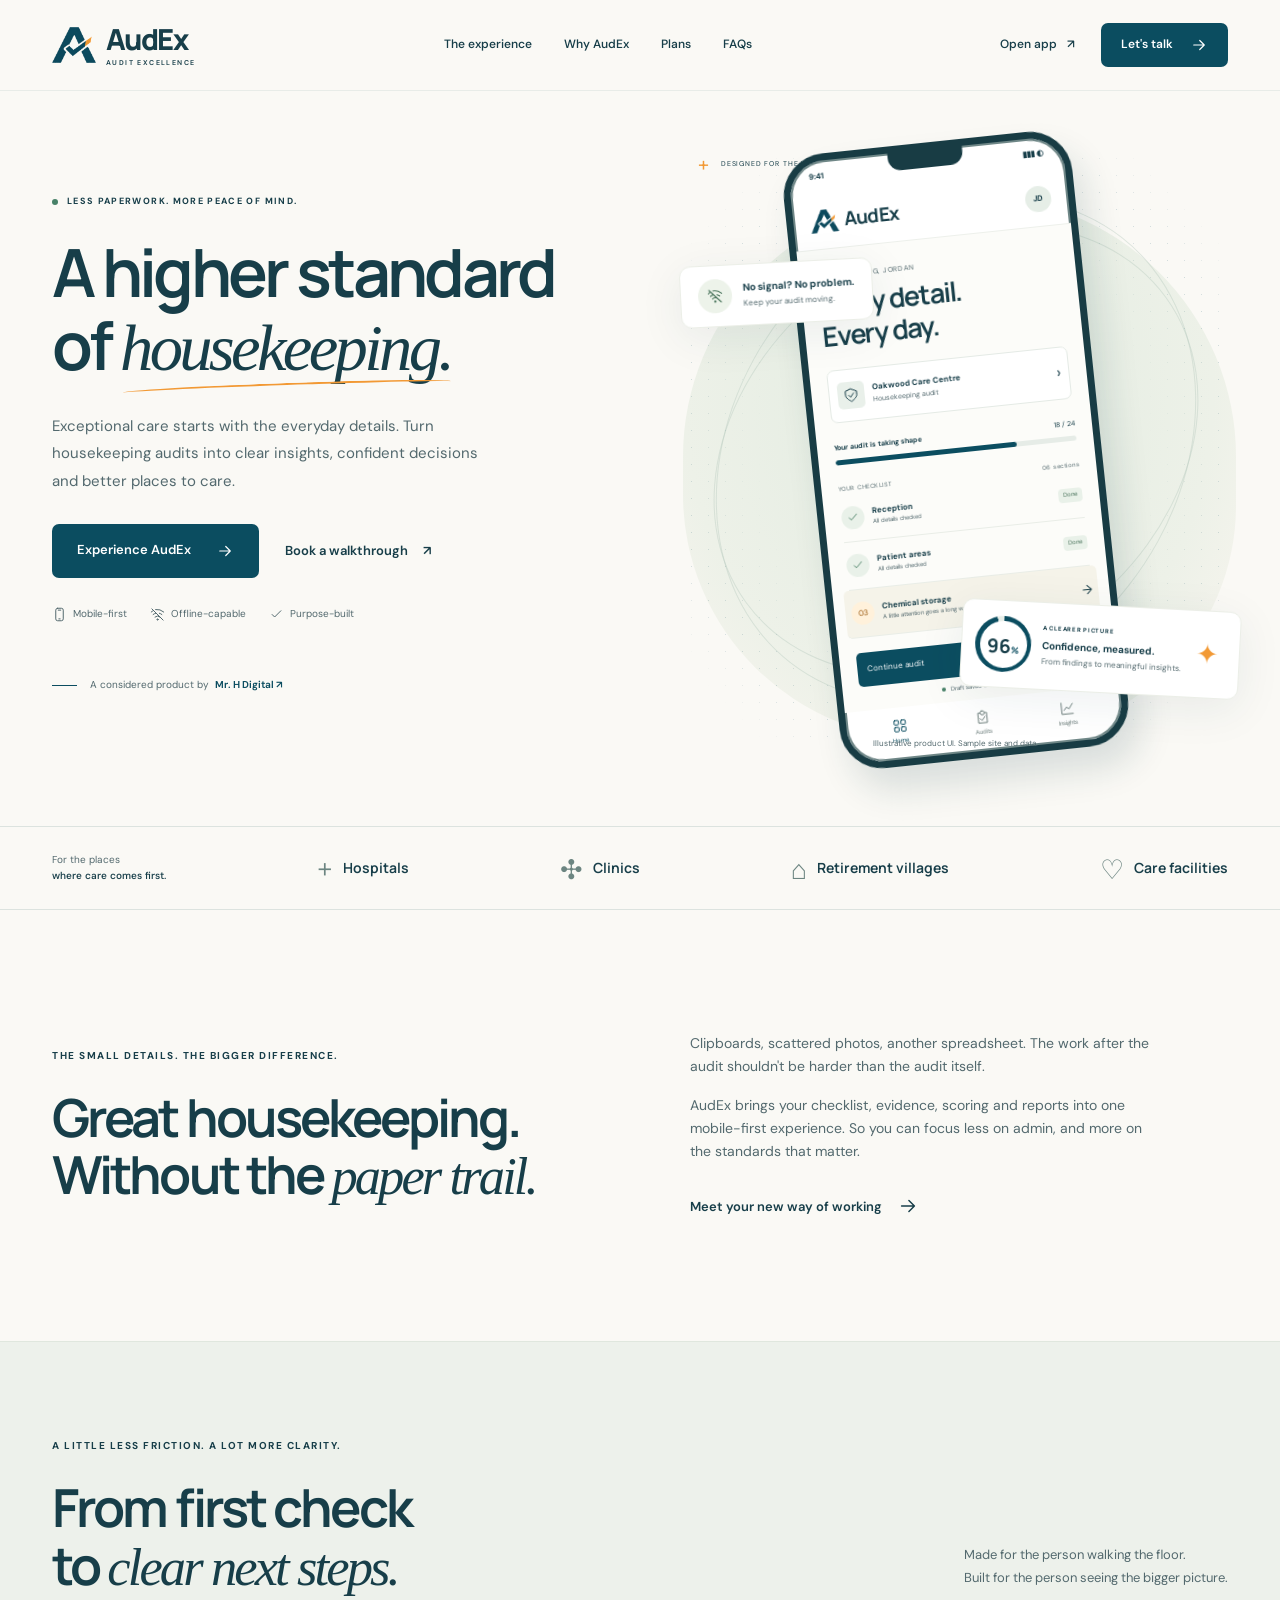
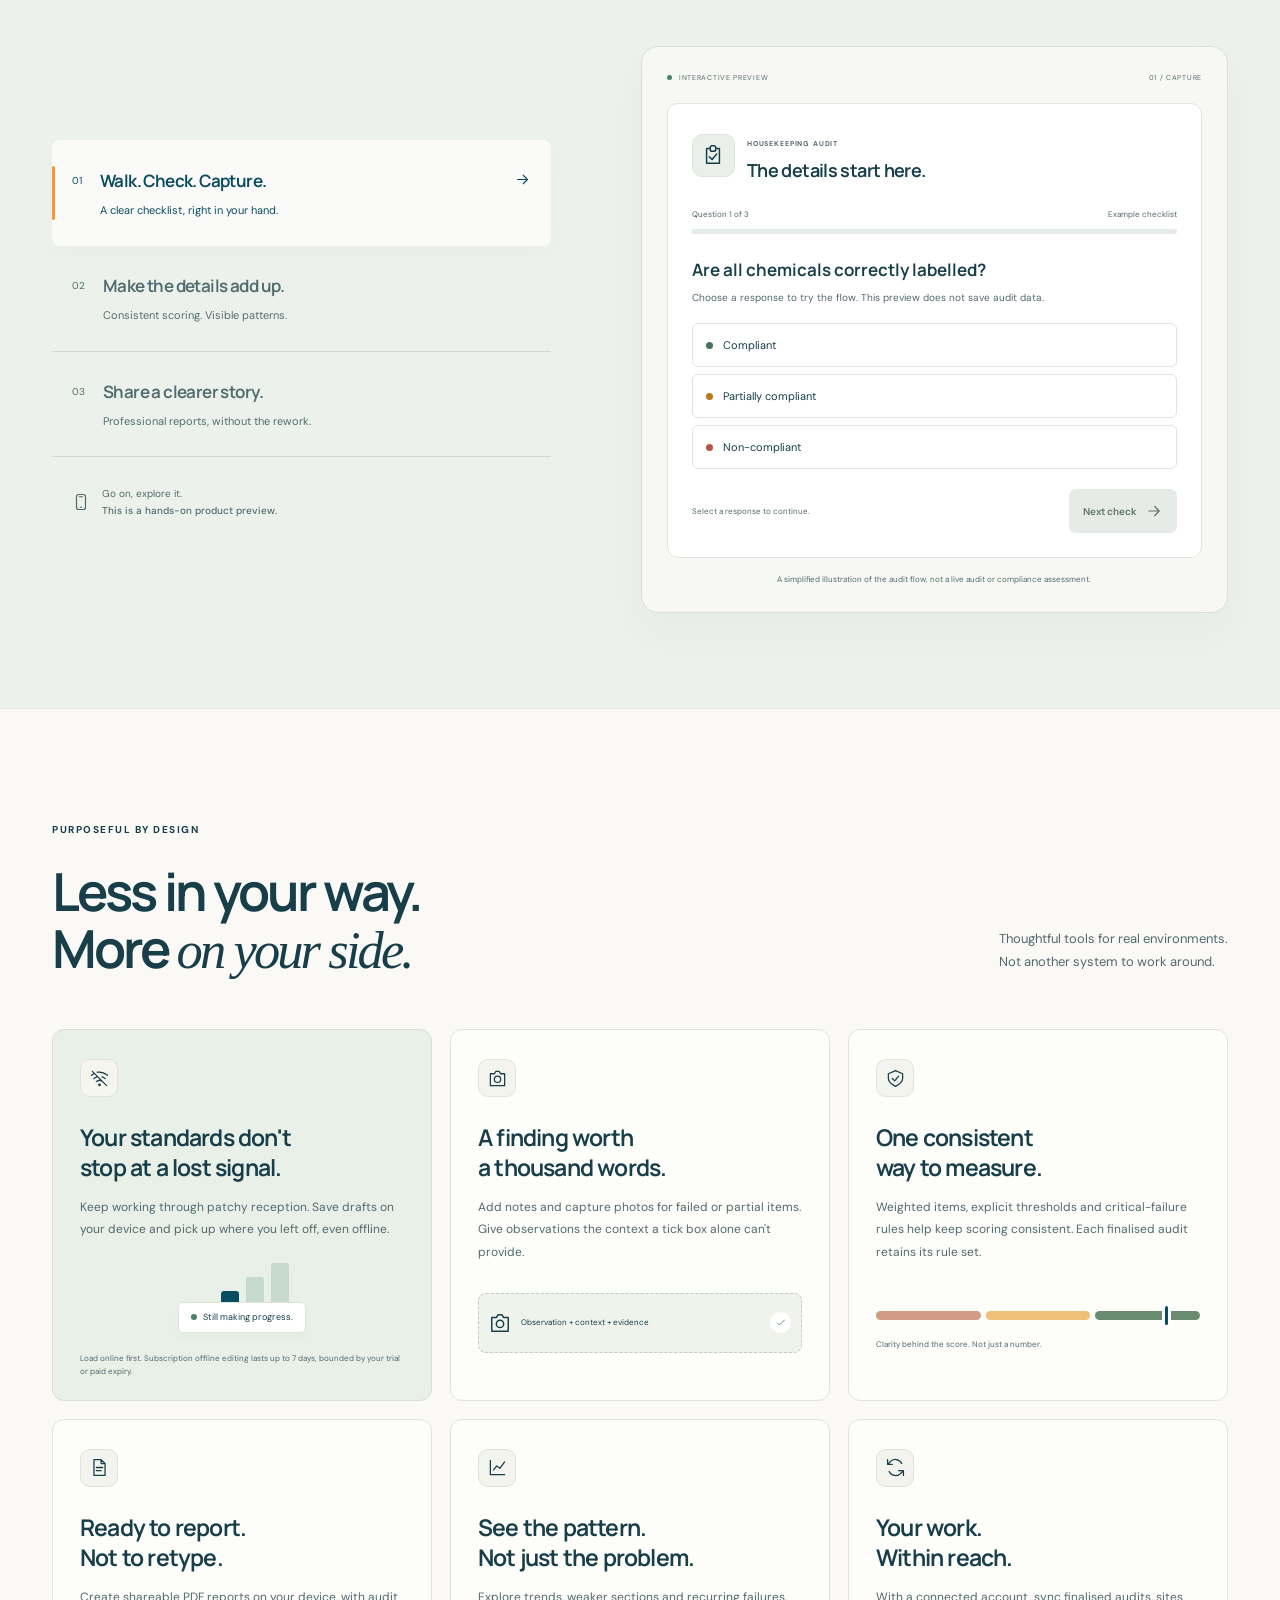
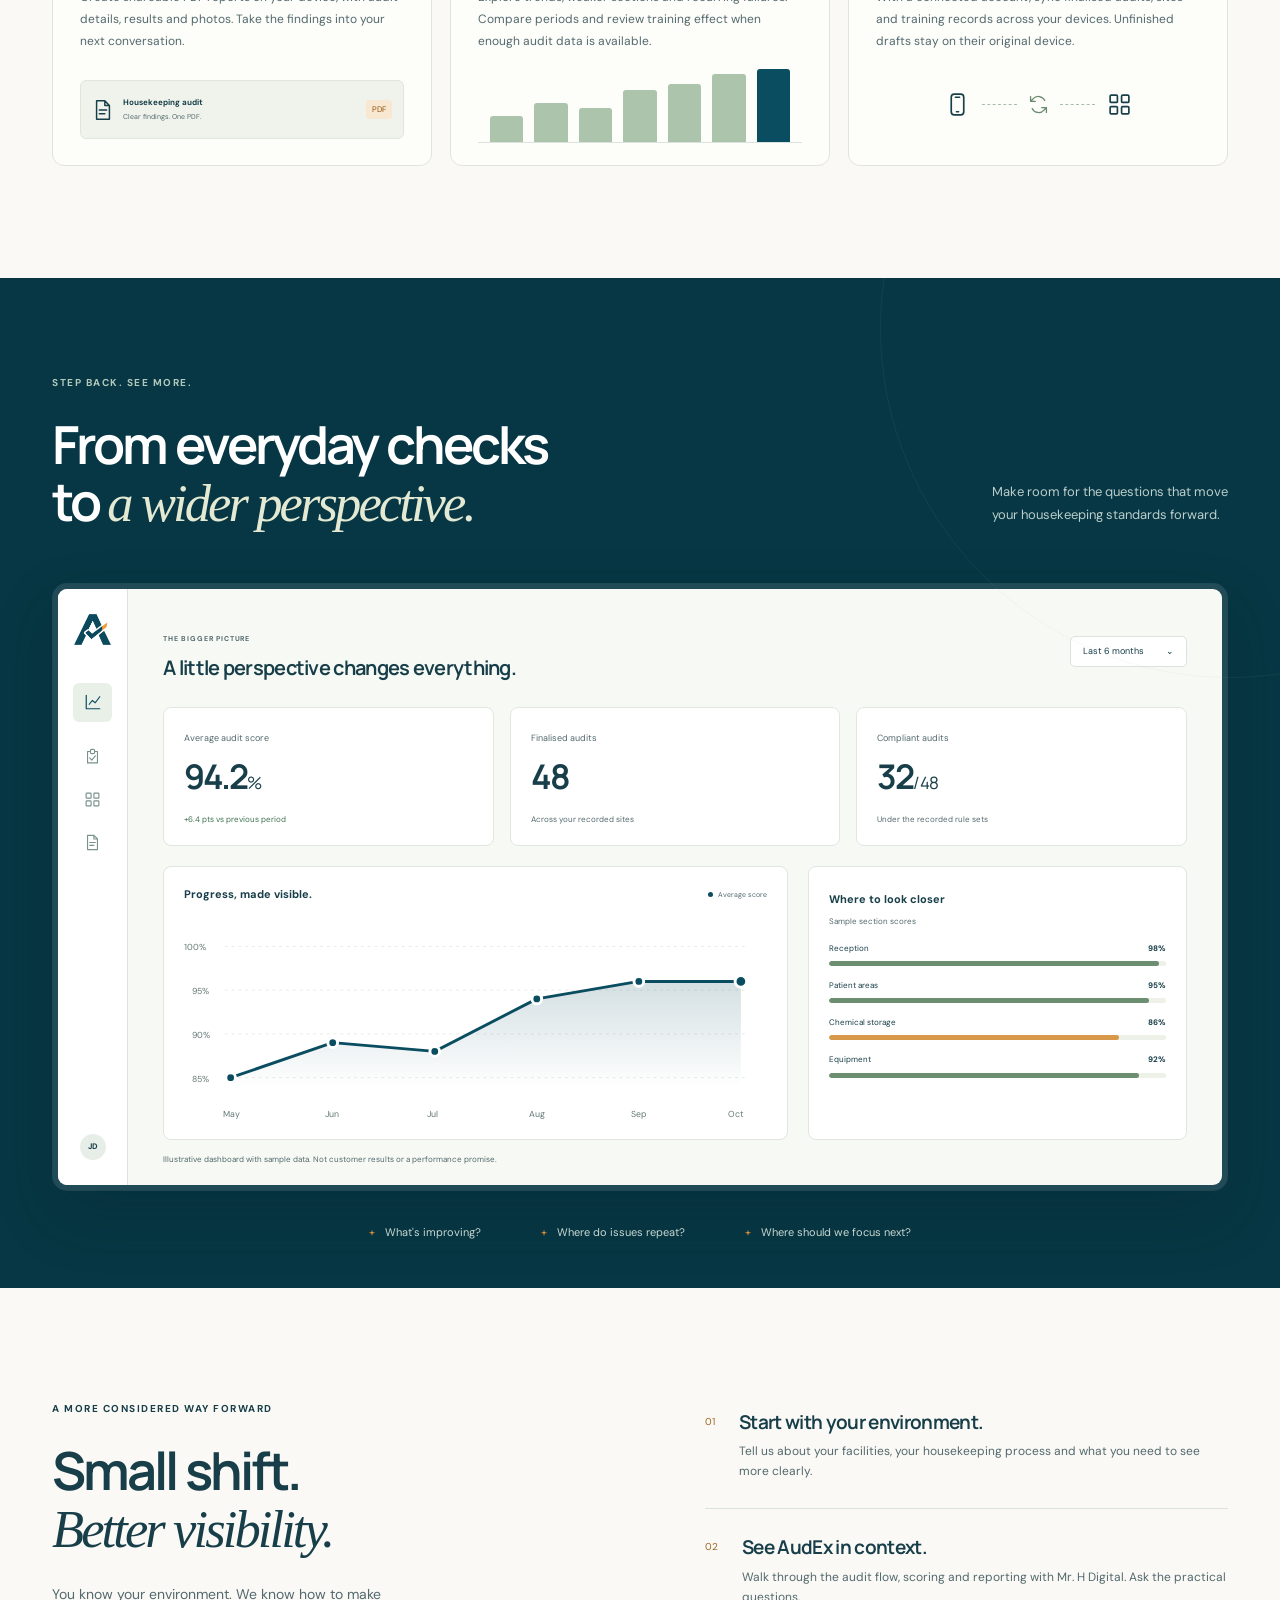
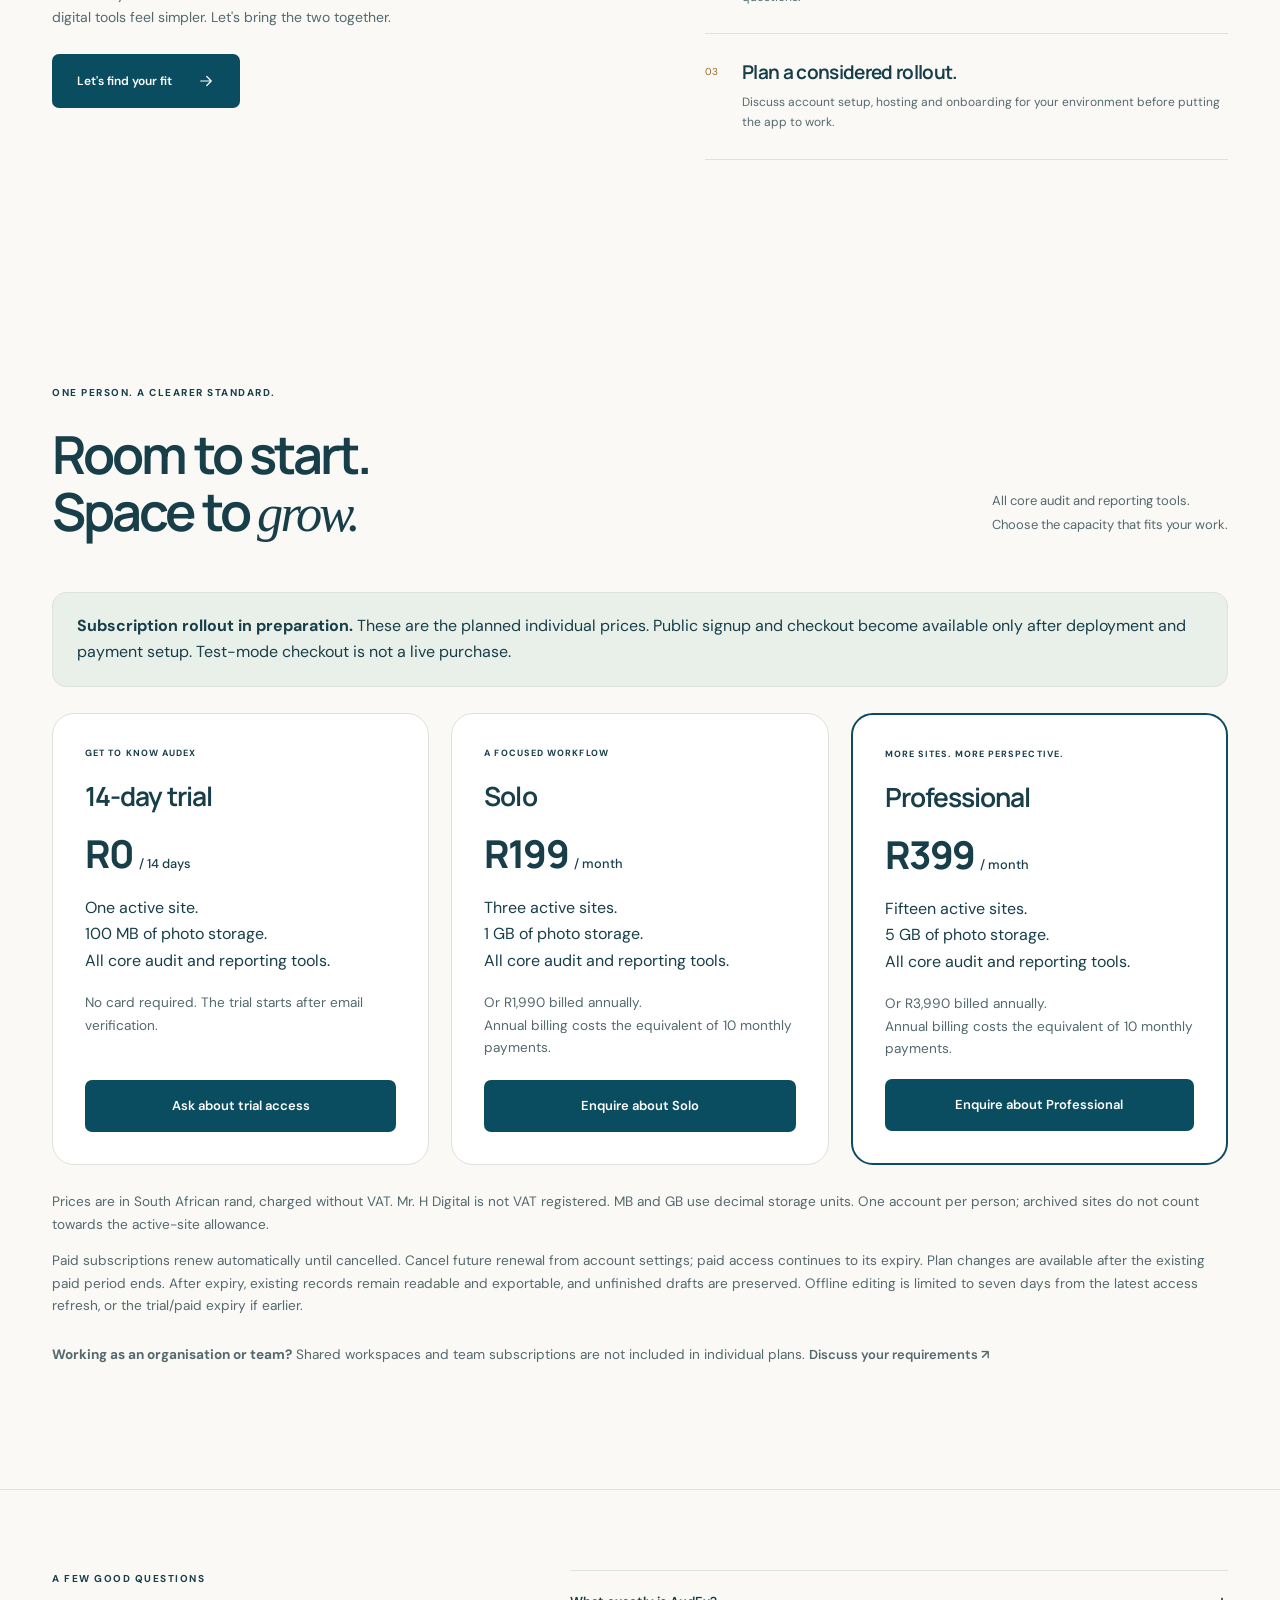
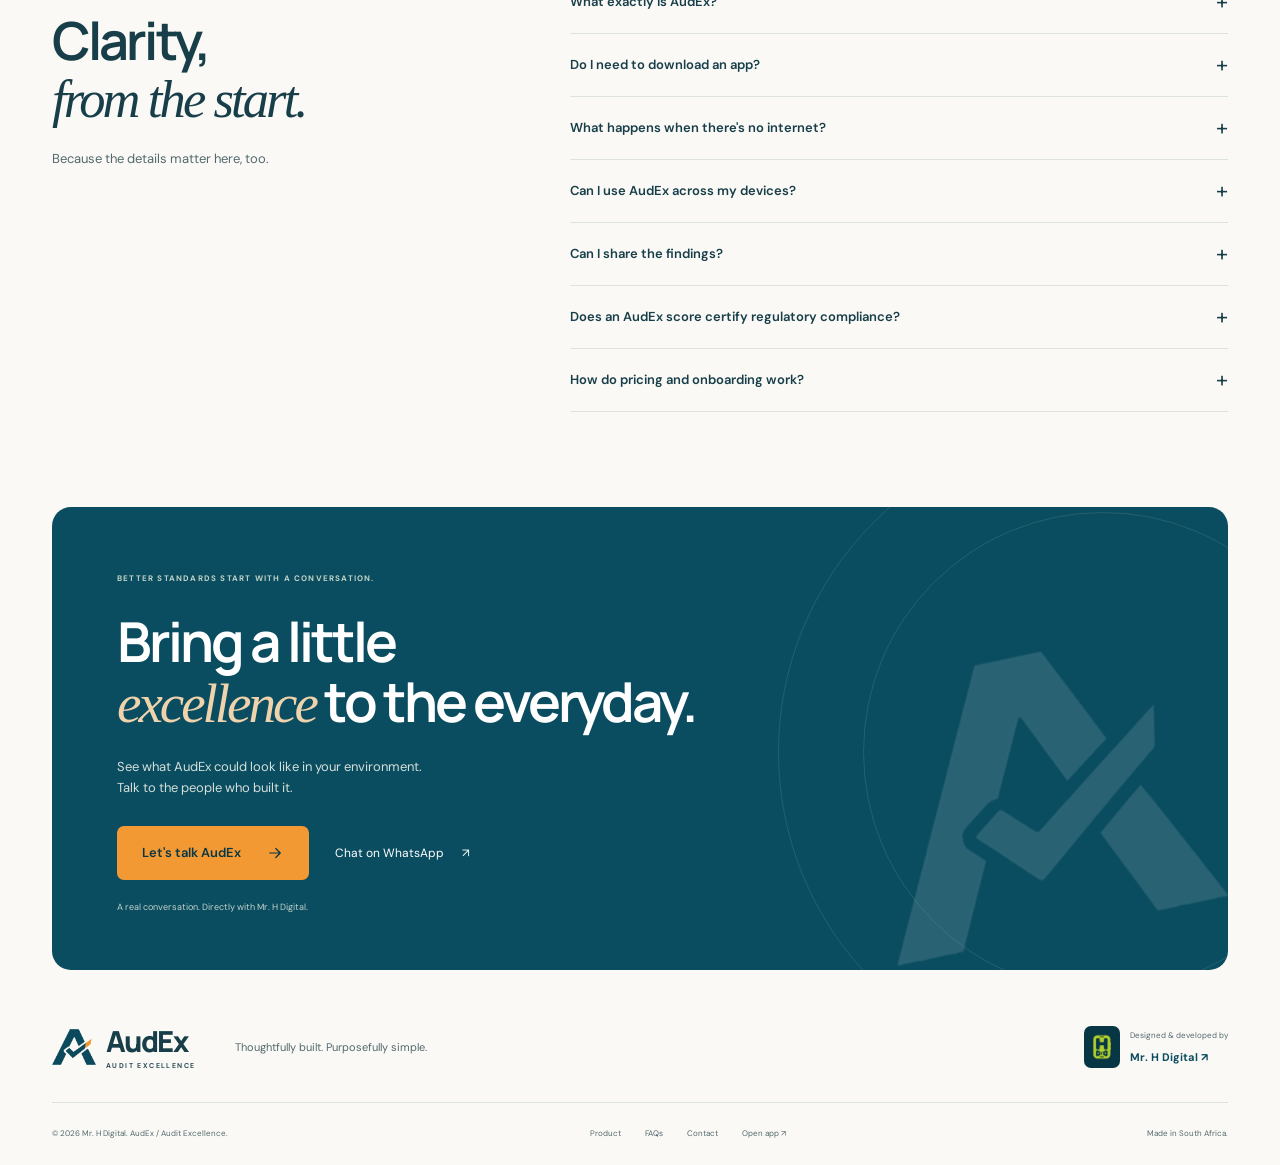
==== commit 00a31b27: "Present planned AudEx subscription pricing and rollout terms Co-authored-by: Copilot <223556219+Copi" ====
--- a/audex/index.html
+++ b/audex/index.html
@@ -55,11 +55,11 @@
   <header class="site-header">
     <div class="container nav-row">
       <a class="brand" href="#top" aria-label="AudEx home"><img src="assets/audex-mark.webp" width="44" height="36" alt=""><span>AudEx<small>AUDIT EXCELLENCE</small></span></a>
-      <nav class="desktop-nav" aria-label="Main navigation"><a href="#experience">The experience</a><a href="#features">Why AudEx</a><a href="#questions">FAQs</a></nav>
+      <nav class="desktop-nav" aria-label="Main navigation"><a href="#experience">The experience</a><a href="#features">Why AudEx</a><a href="#pricing">Plans</a><a href="#questions">FAQs</a></nav>
       <div class="nav-actions"><a class="nav-app" href="https://audex.mrhdigital.co.za/">Open app <span aria-hidden="true">&#8599;</span></a><a class="button button-small" href="#contact">Let's talk <svg class="icon"><use href="#i-arrow"/></svg></a></div>
       <button class="menu-toggle" type="button" aria-expanded="false" aria-controls="mobile-nav" aria-label="Open navigation"><span></span><span></span></button>
     </div>
-    <nav class="mobile-nav" id="mobile-nav" aria-label="Mobile navigation" hidden><a href="#experience">The experience</a><a href="#features">Why AudEx</a><a href="#questions">FAQs</a><a href="#contact">Talk to Mr. H Digital</a><a href="https://audex.mrhdigital.co.za/">Open the AudEx app &#8599;</a></nav>
+    <nav class="mobile-nav" id="mobile-nav" aria-label="Mobile navigation" hidden><a href="#experience">The experience</a><a href="#features">Why AudEx</a><a href="#pricing">Plans &amp; pricing</a><a href="#questions">FAQs</a><a href="#contact">Talk to Mr. H Digital</a><a href="https://audex.mrhdigital.co.za/">Open the AudEx app &#8599;</a></nav>
   </header>
 
   <main id="main">
@@ -151,7 +151,7 @@
     <section class="section container" id="features">
       <div class="section-heading"><div><p class="eyebrow">PURPOSEFUL BY DESIGN</p><h2>Less in your way.<br>More <span class="serif">on your side.</span></h2></div><p>Thoughtful tools for real environments.<br>Not another system to work around.</p></div>
       <div class="feature-grid">
-        <article class="feature-card feature-offline"><span class="square-icon"><svg class="icon"><use href="#i-offline"/></svg></span><h3>Your standards don't<br>stop at a lost signal.</h3><p>Keep working through patchy reception. Save drafts on your device and pick up where you left off, even offline.</p><div class="offline-illustration" aria-hidden="true"><span class="signal-bar"></span><span class="signal-bar"></span><span class="signal-bar faded"></span><span class="signal-bar faded"></span><div><span class="status-dot"></span> Still making progress.</div></div><span class="feature-footnote">Load the app online once before going offline.</span></article>
+        <article class="feature-card feature-offline"><span class="square-icon"><svg class="icon"><use href="#i-offline"/></svg></span><h3>Your standards don't<br>stop at a lost signal.</h3><p>Keep working through patchy reception. Save drafts on your device and pick up where you left off, even offline.</p><div class="offline-illustration" aria-hidden="true"><span class="signal-bar"></span><span class="signal-bar"></span><span class="signal-bar faded"></span><span class="signal-bar faded"></span><div><span class="status-dot"></span> Still making progress.</div></div><span class="feature-footnote">Load online first. Subscription offline editing lasts up to 7 days, bounded by your trial or paid expiry.</span></article>
         <article class="feature-card"><span class="square-icon"><svg class="icon"><use href="#i-camera"/></svg></span><h3>A finding worth<br>a thousand words.</h3><p>Add notes and capture photos for failed or partial items. Give observations the context a tick box alone can't provide.</p><div class="evidence-illustration" aria-hidden="true"><svg class="icon"><use href="#i-camera"/></svg><span>Observation + context + evidence</span><span class="evidence-check"><svg class="icon"><use href="#i-check"/></svg></span></div></article>
         <article class="feature-card"><span class="square-icon"><svg class="icon"><use href="#i-shield"/></svg></span><h3>One consistent<br>way to measure.</h3><p>Weighted items, explicit thresholds and critical-failure rules help keep scoring consistent. Each finalised audit retains its rule set.</p><div class="scoring-scale" aria-hidden="true"><span></span><span></span><span></span><i></i></div><span class="feature-footnote">Clarity behind the score. Not just a number.</span></article>
         <article class="feature-card"><span class="square-icon"><svg class="icon"><use href="#i-file"/></svg></span><h3>Ready to report.<br>Not to retype.</h3><p>Create shareable PDF reports on your device, with audit details, results and photos. Take the findings into your next conversation.</p><div class="file-chip" aria-hidden="true"><svg class="icon"><use href="#i-file"/></svg><div><strong>Housekeeping audit</strong><span>Clear findings. One PDF.</span></div><span>PDF</span></div></article>
@@ -186,14 +186,25 @@
       <ol class="start-steps"><li><span>01</span><div><h3>Start with your environment.</h3><p>Tell us about your facilities, your housekeeping process and what you need to see more clearly.</p></div></li><li><span>02</span><div><h3>See AudEx in context.</h3><p>Walk through the audit flow, scoring and reporting with Mr. H Digital. Ask the practical questions.</p></div></li><li><span>03</span><div><h3>Plan a considered rollout.</h3><p>Discuss account setup, hosting and onboarding for your environment before putting the app to work.</p></div></li></ol>
     </section>
 
+    <section class="section container" id="pricing" aria-labelledby="pricing-title">
+      <div class="section-heading"><div><p class="eyebrow">ONE PERSON. A CLEARER STANDARD.</p><h2 id="pricing-title">Room to start.<br>Space to <span class="serif">grow.</span></h2></div><p>All core audit and reporting tools.<br>Choose the capacity that fits your work.</p></div>
+      <p class="pricing-notice"><strong>Subscription rollout in preparation.</strong> These are the planned individual prices. Public signup and checkout become available only after deployment and payment setup. Test-mode checkout is not a live purchase.</p>
+      <div class="pricing-grid">
+        <article class="pricing-card"><span class="overline">GET TO KNOW AUDEX</span><h3>14-day trial</h3><p class="price">R0 <small>/ 14 days</small></p><p>One active site.<br>100 MB of photo storage.<br>All core audit and reporting tools.</p><p class="pricing-detail">No card required. The trial starts after email verification.</p><a class="button" href="mailto:info@mrhdigital.co.za?subject=AudEx%20trial%20availability">Ask about trial access</a></article>
+        <article class="pricing-card"><span class="overline">A FOCUSED WORKFLOW</span><h3>Solo</h3><p class="price">R199 <small>/ month</small></p><p>Three active sites.<br>1 GB of photo storage.<br>All core audit and reporting tools.</p><p class="pricing-detail">Or R1,990 billed annually.<br>Annual billing costs the equivalent of 10 monthly payments.</p><a class="button" href="mailto:info@mrhdigital.co.za?subject=AudEx%20Solo%20subscription">Enquire about Solo</a></article>
+        <article class="pricing-card pricing-card-featured"><span class="overline">MORE SITES. MORE PERSPECTIVE.</span><h3>Professional</h3><p class="price">R399 <small>/ month</small></p><p>Fifteen active sites.<br>5 GB of photo storage.<br>All core audit and reporting tools.</p><p class="pricing-detail">Or R3,990 billed annually.<br>Annual billing costs the equivalent of 10 monthly payments.</p><a class="button" href="mailto:info@mrhdigital.co.za?subject=AudEx%20Professional%20subscription">Enquire about Professional</a></article>
+      </div>
+      <div class="pricing-terms"><p>Prices are in South African rand, charged without VAT. Mr. H Digital is not VAT registered. MB and GB use decimal storage units. One account per person; archived sites do not count towards the active-site allowance.</p><p>Paid subscriptions renew automatically until cancelled. Cancel future renewal from account settings; paid access continues to its expiry. Plan changes are available after the existing paid period ends. After expiry, existing records remain readable and exportable, and unfinished drafts are preserved. Offline editing is limited to seven days from the latest access refresh, or the trial/paid expiry if earlier.</p><p><strong>Working as an organisation or team?</strong> Shared workspaces and team subscriptions are not included in individual plans. <a class="text-link" href="mailto:info@mrhdigital.co.za?subject=AudEx%20organisation%20enquiry">Discuss your requirements &#8599;</a></p></div>
+    </section>
+
     <section class="faq-section" id="questions"><div class="container faq-grid"><div><p class="eyebrow">A FEW GOOD QUESTIONS</p><h2>Clarity,<br><span class="serif">from the start.</span></h2><p>Because the details matter here, too.</p></div><div class="faq-list">
       <details><summary>What exactly is AudEx?</summary><p>AudEx stands for Audit Excellence. It's a mobile-first web app by Mr. H Digital for structured housekeeping audits. It brings together checklists, notes, photo evidence, weighted scoring, analytics and PDF reports for environments such as clinics, hospitals and retirement villages.</p></details>
       <details><summary>Do I need to download an app?</summary><p>AudEx runs in a web browser. It's also an installable progressive web app (PWA), so supported devices can add it to the home screen. Load it online first to cache the app before working offline. Installation options vary by browser and device.</p></details>
-      <details><summary>What happens when there's no internet?</summary><p>You can continue an audit and keep drafts on the device. With a configured account and server connection, finalised audits can sync when connectivity returns. Drafts stay on the device where they were started. Browser storage is not a backup: don't clear it before unsent work has synced or been exported.</p></details>
+      <details><summary>What happens when there's no internet?</summary><p>With a current subscription entitlement, you can edit offline for up to seven days after the last online refresh, never beyond your trial or paid expiry. After that, downloaded records remain readable and exportable, and drafts are preserved until access is refreshed or renewed. Finalised audits sync when connected and entitled; drafts remain device-local. Browser storage is not a backup: don't clear it before unsent work has synced or been exported.</p></details>
       <details><summary>Can I use AudEx across my devices?</summary><p>With a connected account, finalised audits, sites and training records can sync across devices signed in to that account. Drafts remain device-local, and there is no inter-account sharing. A rollout should include the required server, account and photo-storage configuration.</p></details>
       <details><summary>Can I share the findings?</summary><p>Yes. AudEx generates PDF reports on your device, including audit details and captured photos. For offline reports, remote images must have been downloaded while online. Missing uncached photos are flagged rather than silently omitted.</p></details>
       <details><summary>Does an AudEx score certify regulatory compliance?</summary><p>No. AudEx helps you record and assess housekeeping against its configured checklist and scoring rules. It is not a regulatory certification or a substitute for clinical, infection-control or legal judgement. Discuss the checklist's suitability for your setting before rollout.</p></details>
-      <details><summary>How do pricing and onboarding work?</summary><p>Talk directly to Mr. H Digital about your facilities, setup and support needs. Pricing and onboarding are discussed for your rollout. No payment or account is required to explore the illustrative preview on this website.</p></details>
+      <details><summary>How do pricing and onboarding work?</summary><p>Individual plans are planned at R199/month for Solo and R399/month for Professional, or R1,990 and R3,990 billed annually. The 14-day trial includes one active site and 100 MB of photo storage, with no card required. Public signup and Paystack checkout are being prepared; contact Mr. H Digital for availability and onboarding. No payment or account is required for this website's illustrative preview.</p></details>
     </div></div></section>
 
     <section class="contact-section container" id="contact">
--- a/audex/styles.css
+++ b/audex/styles.css
@@ -63,6 +63,18 @@
 .menu-toggle[aria-expanded="true"] span:last-child { transform: translateY(-4px) rotate(-45deg); }
 .mobile-nav { padding: 12px 24px 24px; border-top: 1px solid var(--line); }
 .mobile-nav a { display: block; padding: 12px; font-size: 15px; }
+
+.pricing-notice { padding: 20px 24px; border: 1px solid var(--line); border-radius: 14px; background: var(--mint); margin-bottom: 26px; color: var(--ink); }
+.pricing-grid { display: grid; grid-template-columns: repeat(3, minmax(0, 1fr)); gap: 22px; }
+.pricing-card { display: flex; flex-direction: column; align-items: flex-start; gap: 18px; padding: 32px; border: 1px solid var(--line); border-radius: var(--radius); background: var(--white); }
+.pricing-card h3 { font-size: 1.65rem; }
+.pricing-card .price { font-family: "Manrope", sans-serif; font-size: clamp(2rem, 3vw, 3rem); font-weight: 750; letter-spacing: -.05em; line-height: 1.2; }
+.price small { font-family: "DM Sans", sans-serif; font-size: .8rem; font-weight: 500; letter-spacing: 0; white-space: nowrap; }
+.pricing-card .button { margin-top: auto; width: 100%; }
+.pricing-card-featured { border: 2px solid var(--teal); }
+.pricing-detail, .pricing-terms { font-size: .85rem; color: var(--muted); }
+.pricing-terms { display: grid; gap: 14px; margin-top: 26px; }
+@media (max-width: 900px) { .pricing-grid { grid-template-columns: 1fr; } }
 
 .hero { display: grid; grid-template-columns: 1.1fr 1fr; gap: 32px; align-items: center; min-height: 735px; padding-top: 38px; padding-bottom: 55px; }
 .hero-copy { position: relative; z-index: 2; padding-bottom: 12px; }
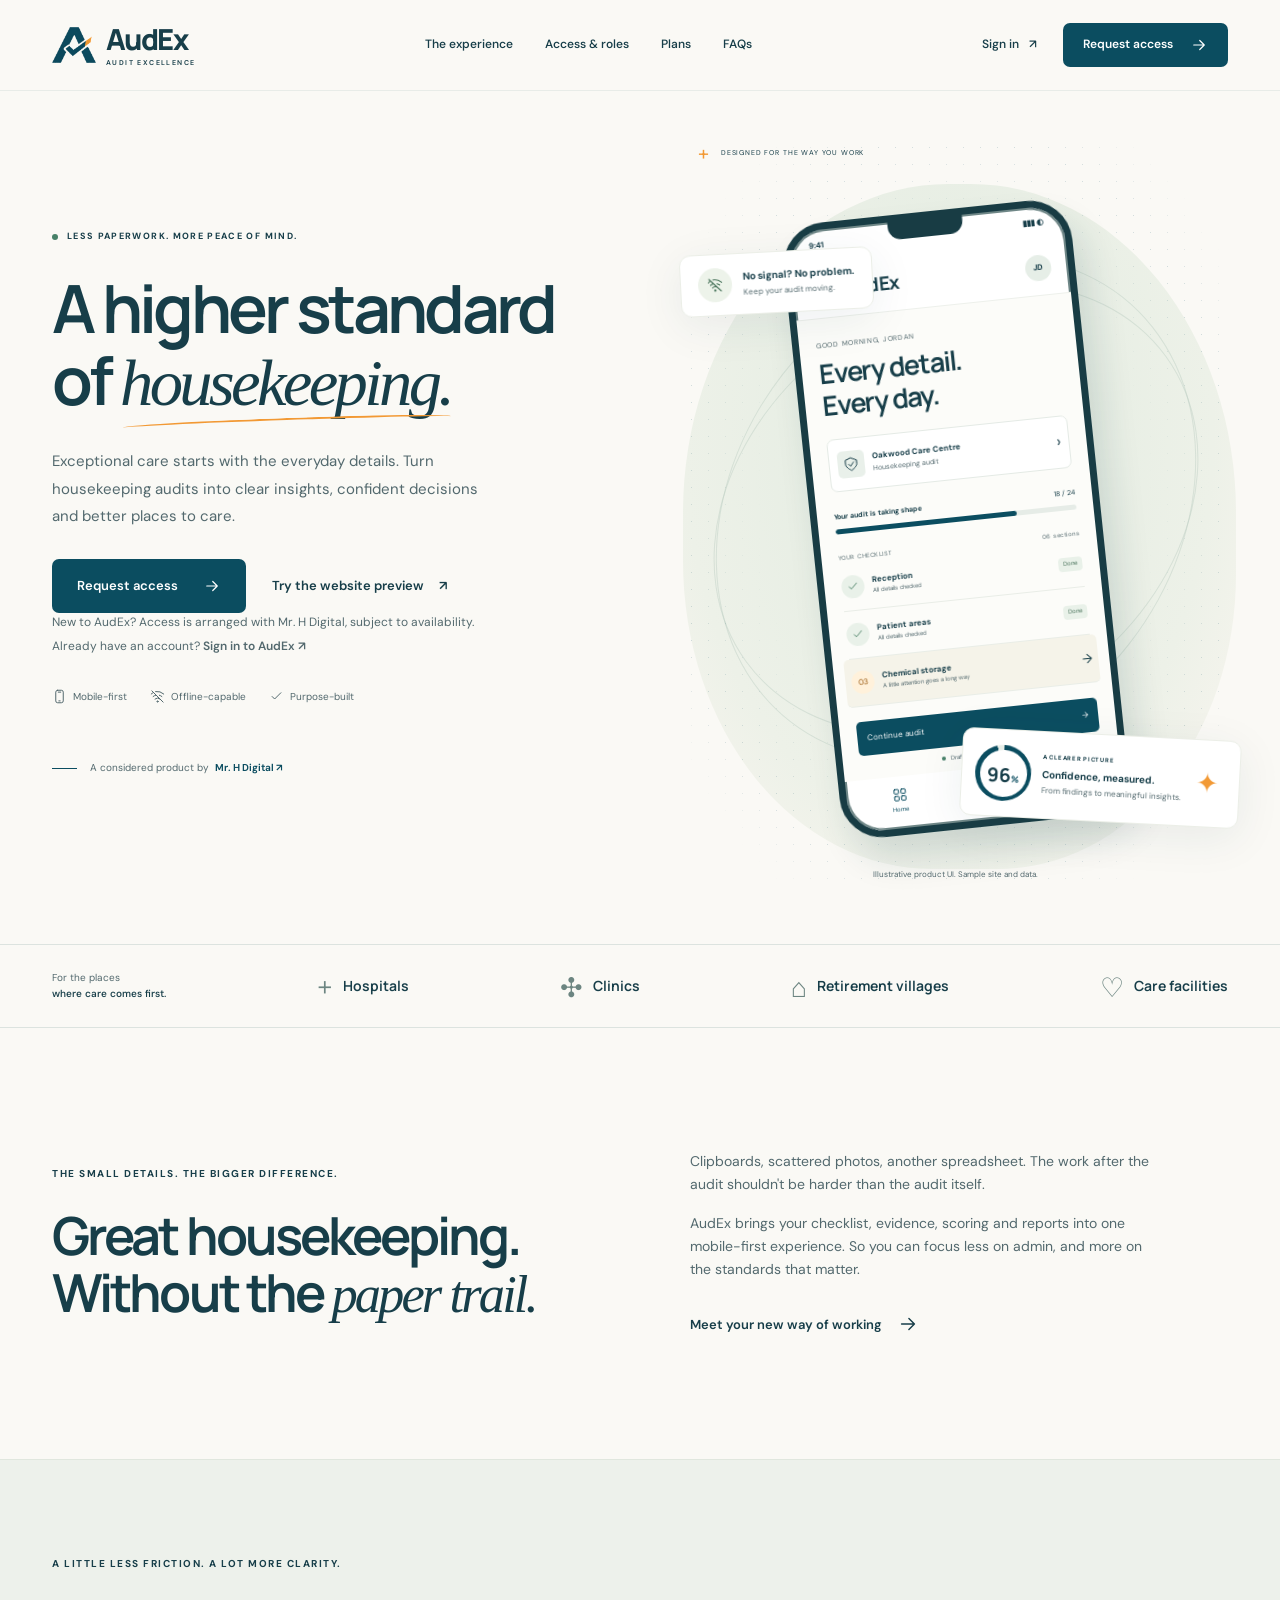
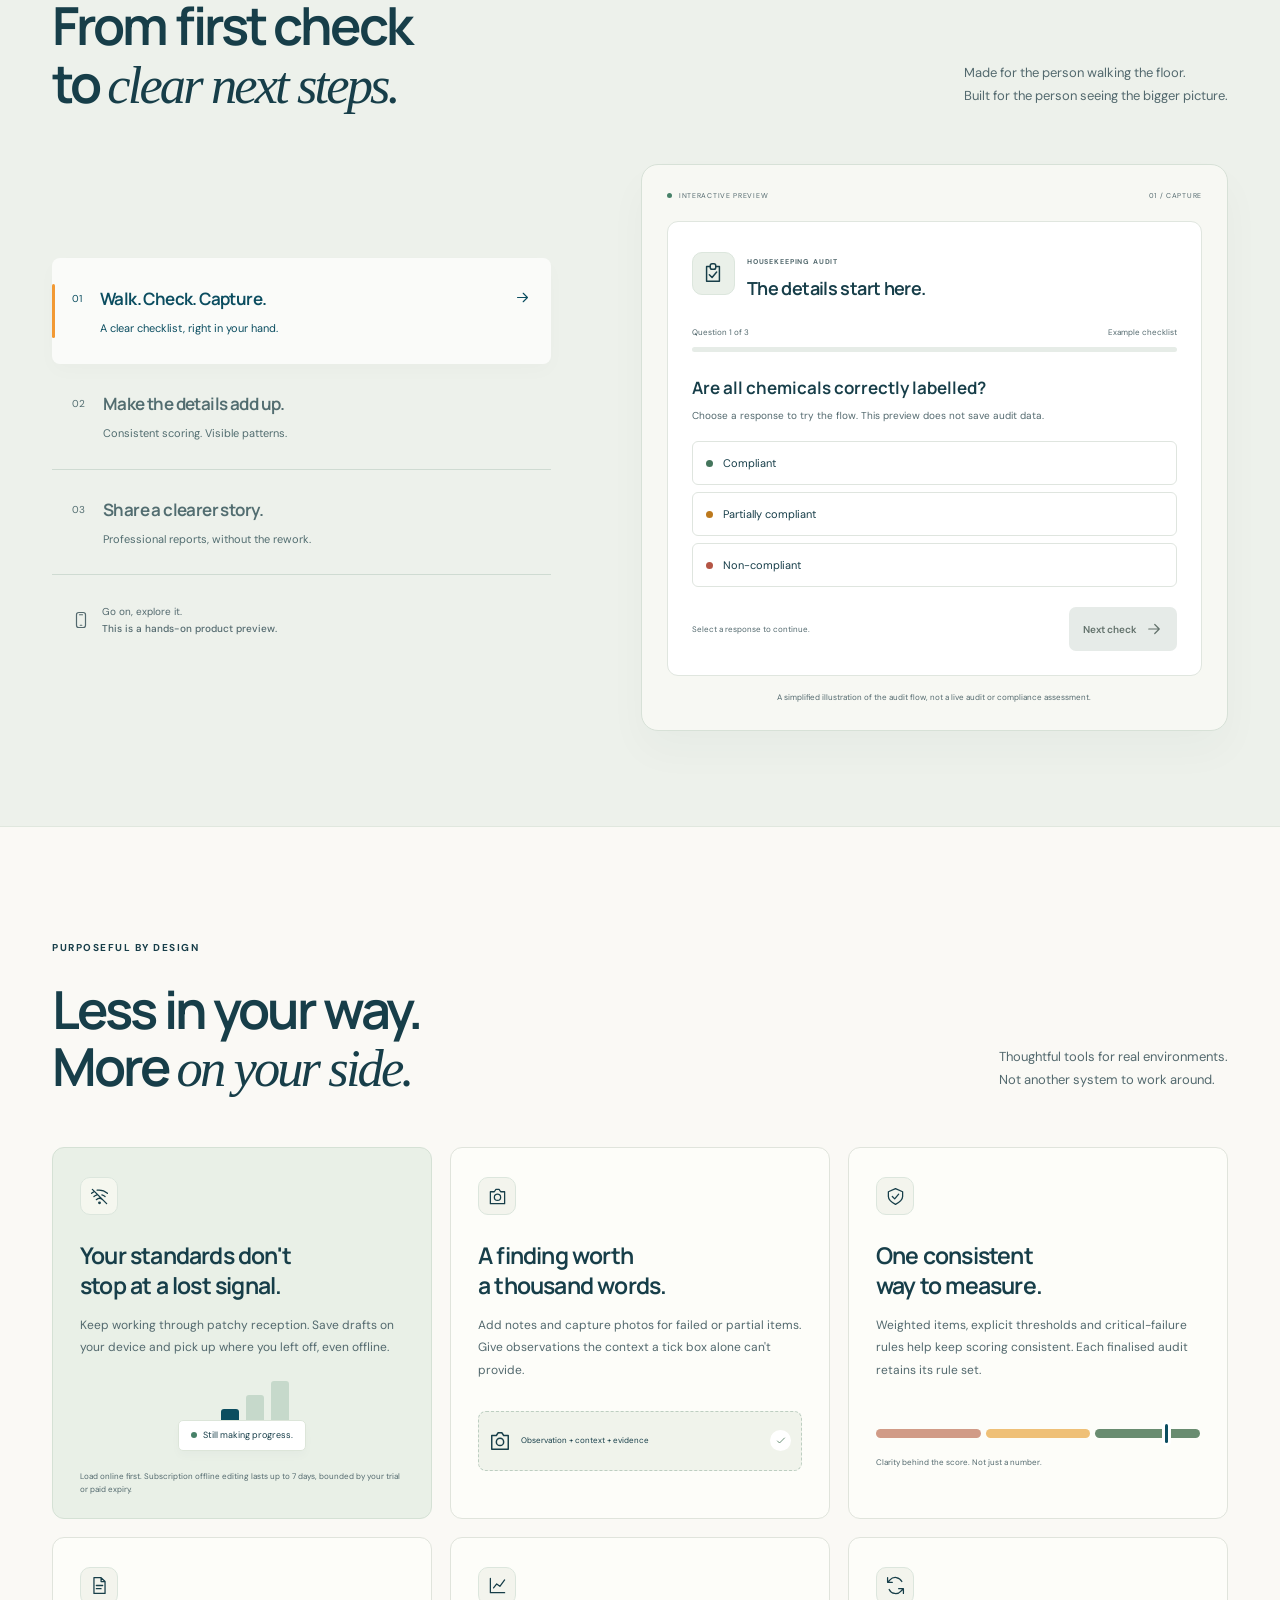
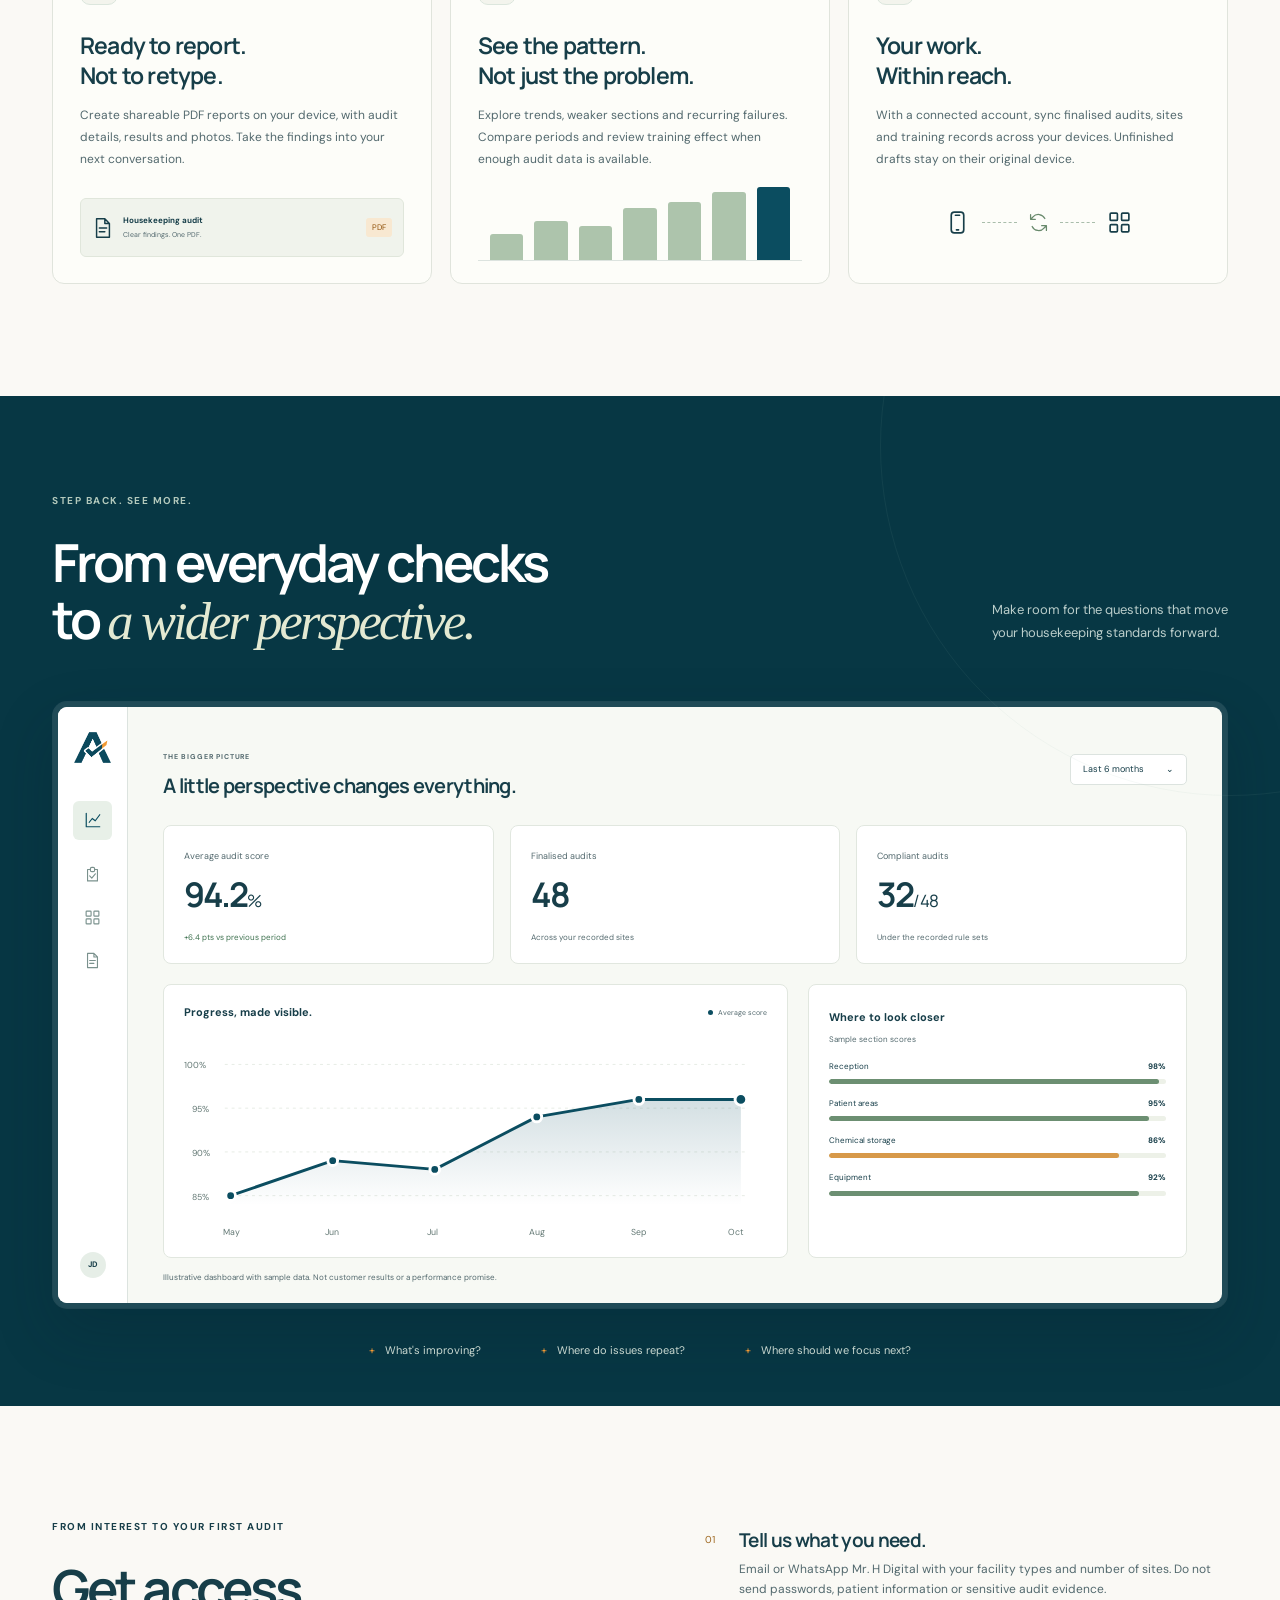
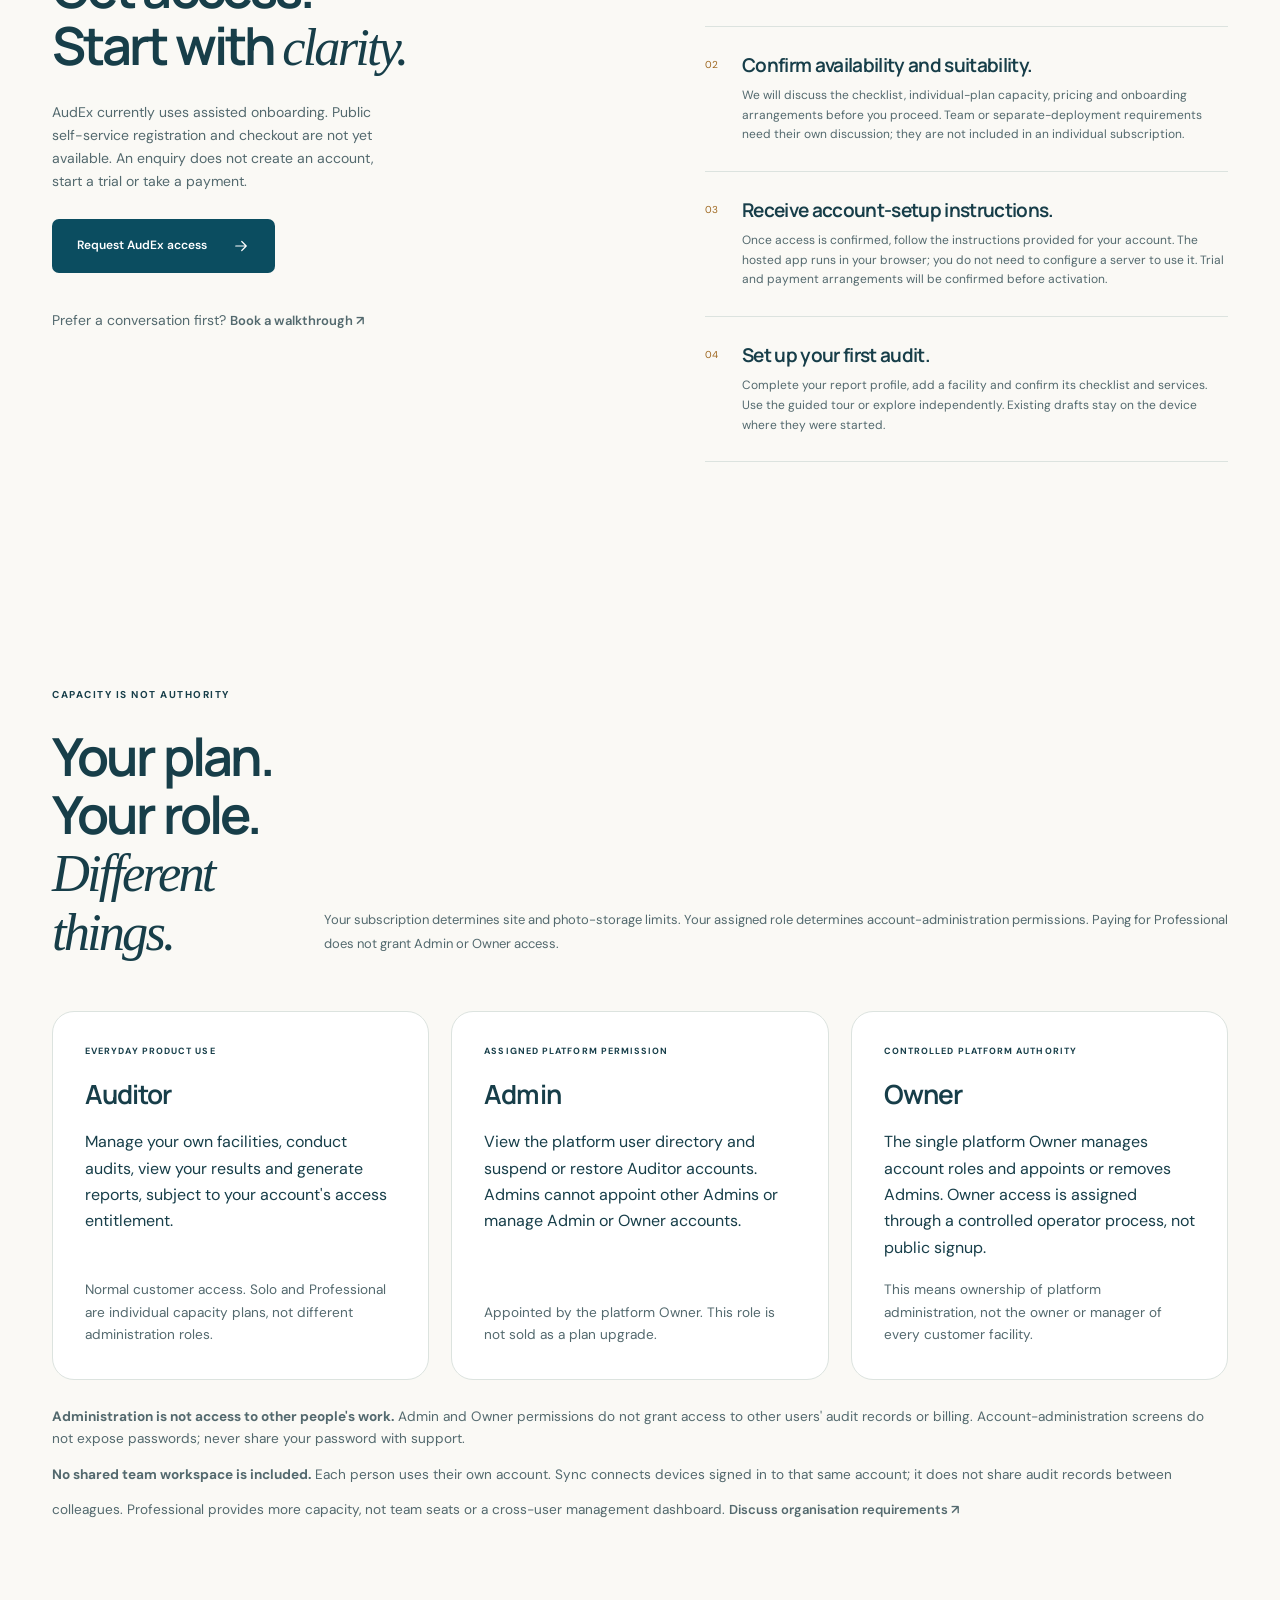
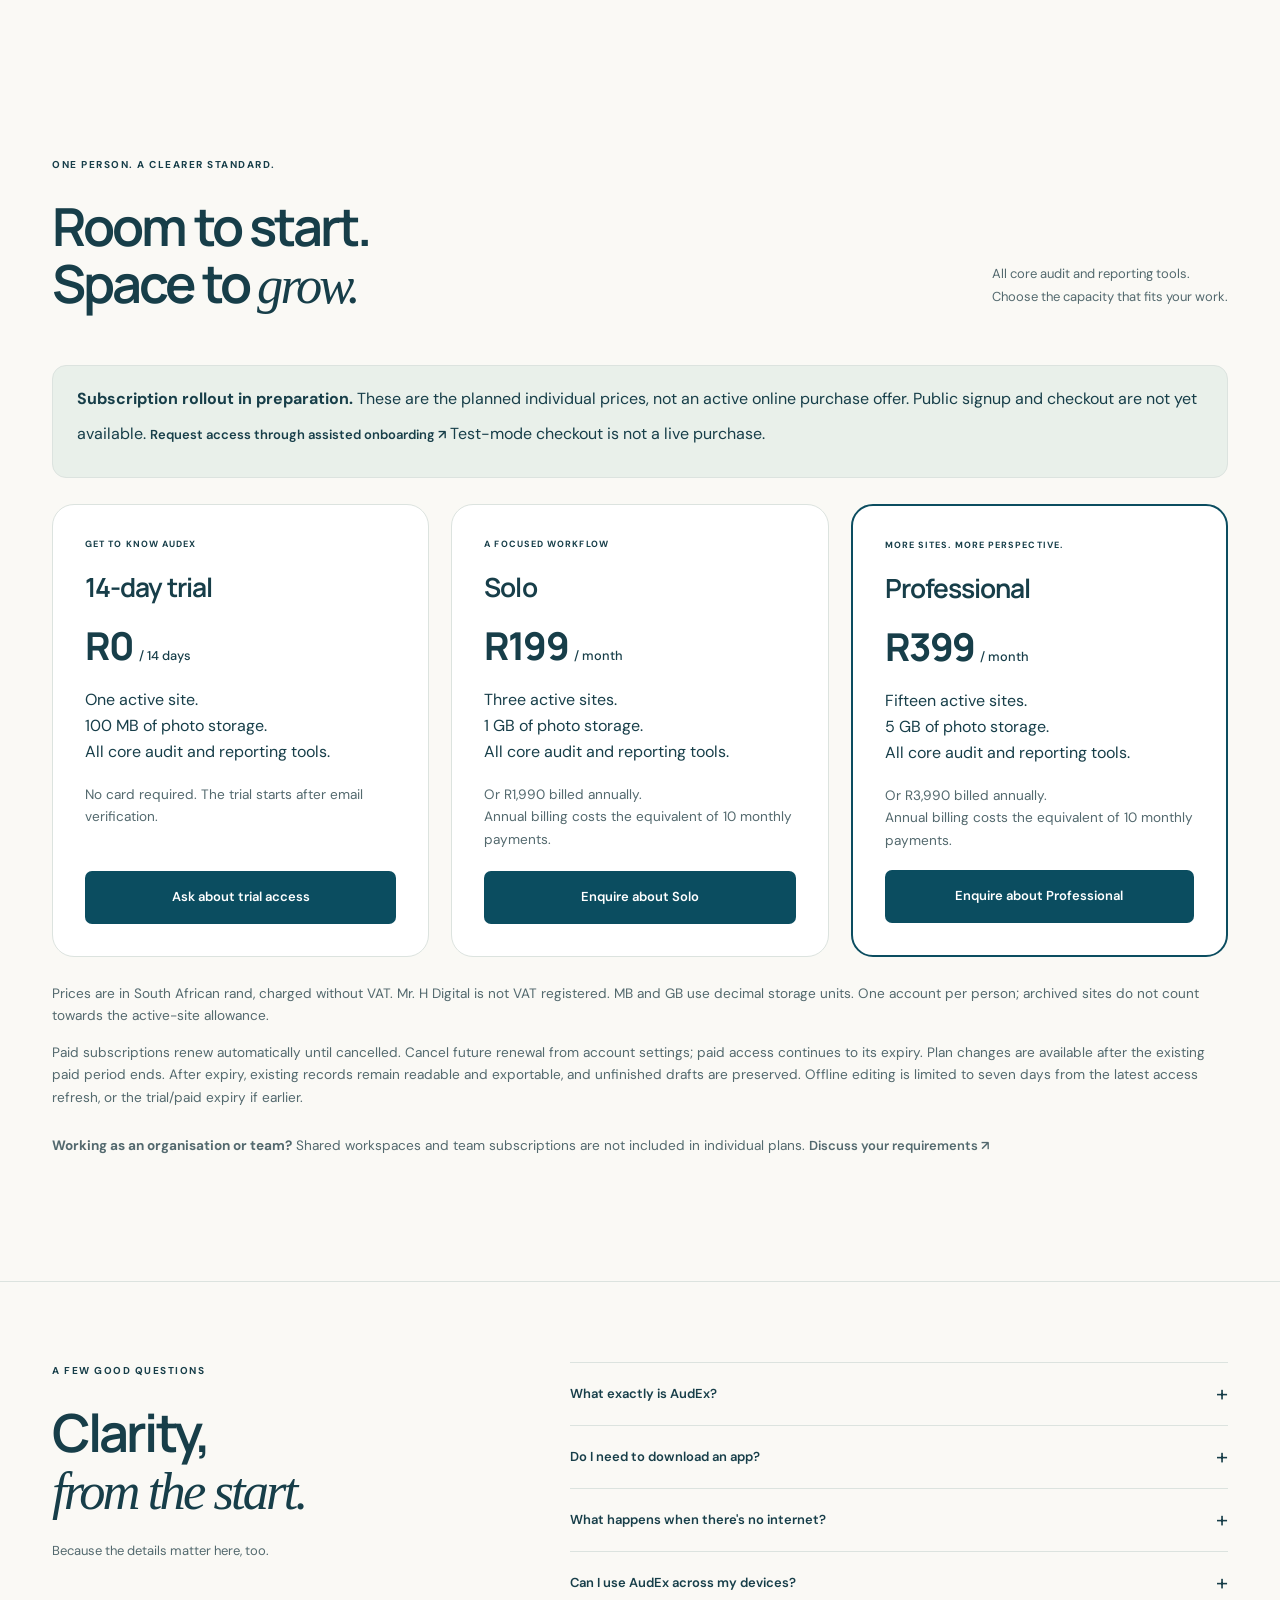
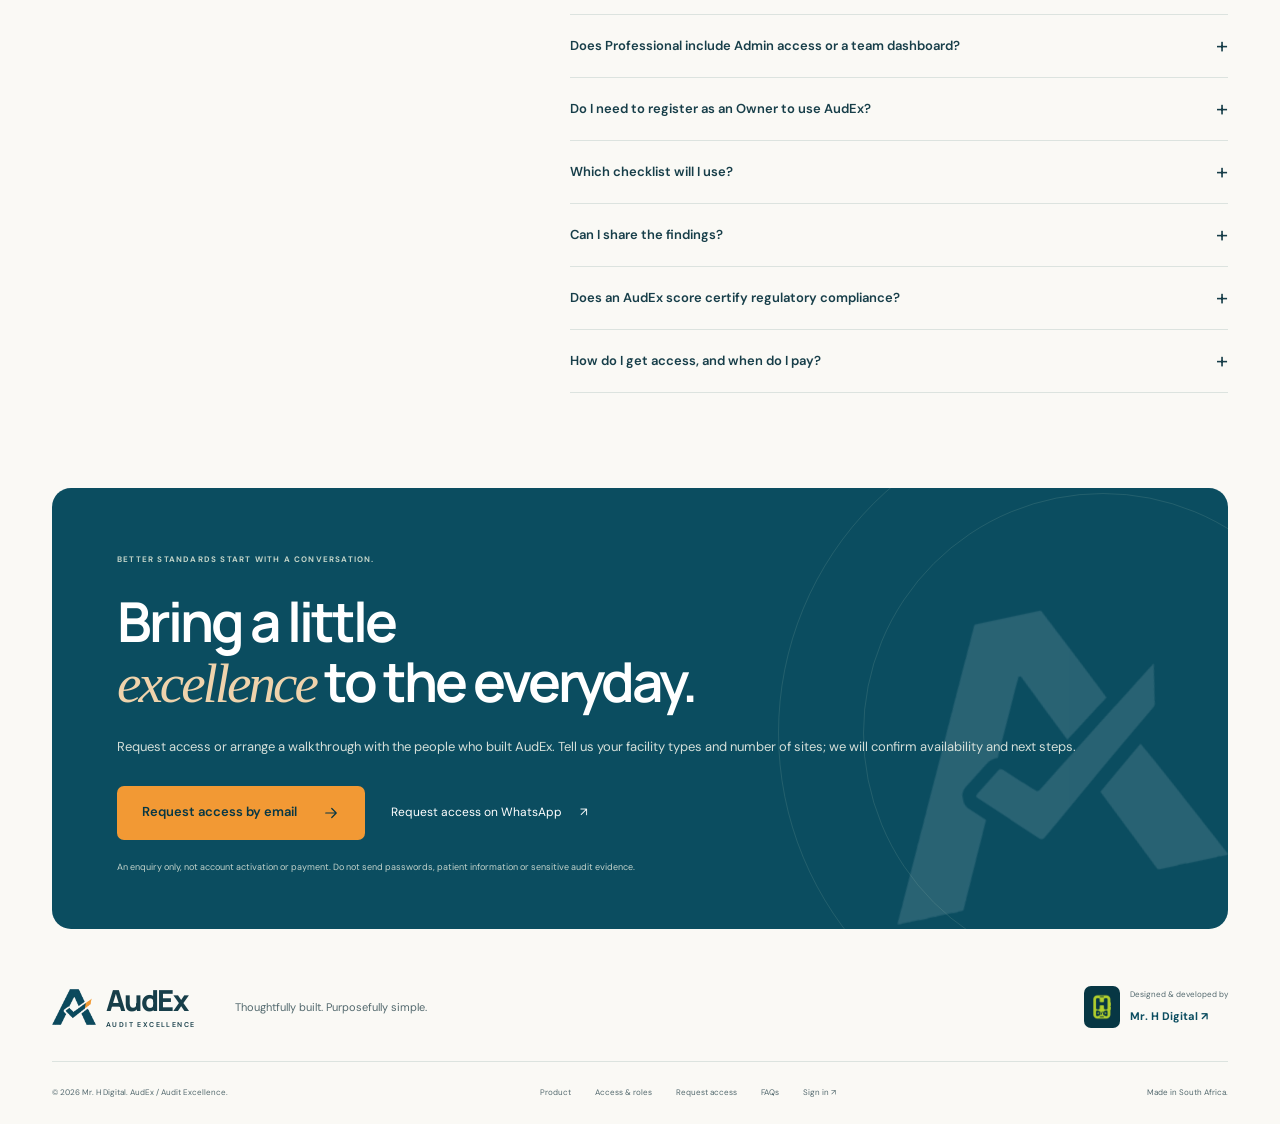
==== commit 9a7ad9d1: "Clarify AudEx access roles and assisted onboarding Separate subscription capacity from platform auth" ====
--- a/audex/index.html
+++ b/audex/index.html
@@ -55,11 +55,11 @@
   <header class="site-header">
     <div class="container nav-row">
       <a class="brand" href="#top" aria-label="AudEx home"><img src="assets/audex-mark.webp" width="44" height="36" alt=""><span>AudEx<small>AUDIT EXCELLENCE</small></span></a>
-      <nav class="desktop-nav" aria-label="Main navigation"><a href="#experience">The experience</a><a href="#features">Why AudEx</a><a href="#pricing">Plans</a><a href="#questions">FAQs</a></nav>
-      <div class="nav-actions"><a class="nav-app" href="https://audex.mrhdigital.co.za/">Open app <span aria-hidden="true">&#8599;</span></a><a class="button button-small" href="#contact">Let's talk <svg class="icon"><use href="#i-arrow"/></svg></a></div>
+      <nav class="desktop-nav" aria-label="Main navigation"><a href="#experience">The experience</a><a href="#access">Access &amp; roles</a><a href="#pricing">Plans</a><a href="#questions">FAQs</a></nav>
+      <div class="nav-actions"><a class="nav-app" href="https://audex.mrhdigital.co.za/">Sign in <span aria-hidden="true">&#8599;</span></a><a class="button button-small" href="#get-started">Request access <svg class="icon"><use href="#i-arrow"/></svg></a></div>
       <button class="menu-toggle" type="button" aria-expanded="false" aria-controls="mobile-nav" aria-label="Open navigation"><span></span><span></span></button>
     </div>
-    <nav class="mobile-nav" id="mobile-nav" aria-label="Mobile navigation" hidden><a href="#experience">The experience</a><a href="#features">Why AudEx</a><a href="#pricing">Plans &amp; pricing</a><a href="#questions">FAQs</a><a href="#contact">Talk to Mr. H Digital</a><a href="https://audex.mrhdigital.co.za/">Open the AudEx app &#8599;</a></nav>
+    <nav class="mobile-nav" id="mobile-nav" aria-label="Mobile navigation" hidden><a href="#experience">The experience</a><a href="#features">Why AudEx</a><a href="#access">Access &amp; roles</a><a href="#pricing">Plans &amp; pricing</a><a href="#questions">FAQs</a><a href="#get-started">Request access</a><a href="https://audex.mrhdigital.co.za/">Sign in to AudEx &#8599;</a></nav>
   </header>
 
   <main id="main">
@@ -68,7 +68,8 @@
         <p class="eyebrow"><span class="status-dot"></span> LESS PAPERWORK. MORE PEACE OF MIND.</p>
         <h1>A higher standard<br>of <span class="serif">housekeeping.</span></h1>
         <p class="hero-description">Exceptional care starts with the everyday details. Turn housekeeping audits into clear insights, confident decisions and better places to care.</p>
-        <div class="button-row"><a class="button" href="#experience">Experience AudEx <svg class="icon"><use href="#i-arrow"/></svg></a><a class="text-link" href="#contact">Book a walkthrough <span aria-hidden="true">&#8599;</span></a></div>
+        <div class="button-row"><a class="button" href="#get-started">Request access <svg class="icon"><use href="#i-arrow"/></svg></a><a class="text-link" href="#experience">Try the website preview <span aria-hidden="true">&#8599;</span></a></div>
+        <p class="access-caption">New to AudEx? Access is arranged with Mr. H Digital, subject to availability. Already have an account? <a class="text-link" href="https://audex.mrhdigital.co.za/">Sign in to AudEx &#8599;</a></p>
         <div class="hero-proof"><span><svg class="icon"><use href="#i-phone"/></svg> Mobile-first</span><span><svg class="icon"><use href="#i-offline"/></svg> Offline-capable</span><span><svg class="icon"><use href="#i-check"/></svg> Purpose-built</span></div>
         <a class="maker" href="https://www.mrhdigital.co.za/"><span class="maker-line"></span> A considered product by <strong>Mr. H Digital <span aria-hidden="true">&#8599;</span></strong></a>
       </div>
@@ -181,14 +182,24 @@
       </div>
     </section>
 
-    <section class="section container getting-started">
-      <div><p class="eyebrow">A MORE CONSIDERED WAY FORWARD</p><h2>Small shift.<br><span class="serif">Better visibility.</span></h2><p>You know your environment. We know how to make digital tools feel simpler. Let's bring the two together.</p><a class="button" href="#contact">Let's find your fit <svg class="icon"><use href="#i-arrow"/></svg></a></div>
-      <ol class="start-steps"><li><span>01</span><div><h3>Start with your environment.</h3><p>Tell us about your facilities, your housekeeping process and what you need to see more clearly.</p></div></li><li><span>02</span><div><h3>See AudEx in context.</h3><p>Walk through the audit flow, scoring and reporting with Mr. H Digital. Ask the practical questions.</p></div></li><li><span>03</span><div><h3>Plan a considered rollout.</h3><p>Discuss account setup, hosting and onboarding for your environment before putting the app to work.</p></div></li></ol>
+    <section class="section container getting-started" id="get-started" aria-labelledby="get-started-title">
+      <div><p class="eyebrow">FROM INTEREST TO YOUR FIRST AUDIT</p><h2 id="get-started-title">Get access.<br>Start with <span class="serif">clarity.</span></h2><p>AudEx currently uses assisted onboarding. Public self-service registration and checkout are not yet available. An enquiry does not create an account, start a trial or take a payment.</p><a class="button" href="mailto:info@mrhdigital.co.za?subject=AudEx%20access%20request">Request AudEx access <svg class="icon"><use href="#i-arrow"/></svg></a><p>Prefer a conversation first? <a class="text-link" href="#contact">Book a walkthrough &#8599;</a></p></div>
+      <ol class="start-steps"><li><span>01</span><div><h3>Tell us what you need.</h3><p>Email or WhatsApp Mr. H Digital with your facility types and number of sites. Do not send passwords, patient information or sensitive audit evidence.</p></div></li><li><span>02</span><div><h3>Confirm availability and suitability.</h3><p>We will discuss the checklist, individual-plan capacity, pricing and onboarding arrangements before you proceed. Team or separate-deployment requirements need their own discussion; they are not included in an individual subscription.</p></div></li><li><span>03</span><div><h3>Receive account-setup instructions.</h3><p>Once access is confirmed, follow the instructions provided for your account. The hosted app runs in your browser; you do not need to configure a server to use it. Trial and payment arrangements will be confirmed before activation.</p></div></li><li><span>04</span><div><h3>Set up your first audit.</h3><p>Complete your report profile, add a facility and confirm its checklist and services. Use the guided tour or explore independently. Existing drafts stay on the device where they were started.</p></div></li></ol>
+    </section>
+
+    <section class="section container" id="access" aria-labelledby="access-title">
+      <div class="section-heading"><div><p class="eyebrow">CAPACITY IS NOT AUTHORITY</p><h2 id="access-title">Your plan.<br>Your role.<br><span class="serif">Different things.</span></h2></div><p>Your subscription determines site and photo-storage limits. Your assigned role determines account-administration permissions. Paying for Professional does not grant Admin or Owner access.</p></div>
+      <div class="pricing-grid role-grid">
+        <article class="pricing-card"><span class="overline">EVERYDAY PRODUCT USE</span><h3>Auditor</h3><p>Manage your own facilities, conduct audits, view your results and generate reports, subject to your account's access entitlement.</p><p class="pricing-detail">Normal customer access. Solo and Professional are individual capacity plans, not different administration roles.</p></article>
+        <article class="pricing-card"><span class="overline">ASSIGNED PLATFORM PERMISSION</span><h3>Admin</h3><p>View the platform user directory and suspend or restore Auditor accounts. Admins cannot appoint other Admins or manage Admin or Owner accounts.</p><p class="pricing-detail">Appointed by the platform Owner. This role is not sold as a plan upgrade.</p></article>
+        <article class="pricing-card"><span class="overline">CONTROLLED PLATFORM AUTHORITY</span><h3>Owner</h3><p>The single platform Owner manages account roles and appoints or removes Admins. Owner access is assigned through a controlled operator process, not public signup.</p><p class="pricing-detail">This means ownership of platform administration, not the owner or manager of every customer facility.</p></article>
+      </div>
+      <div class="pricing-terms"><p><strong>Administration is not access to other people's work.</strong> Admin and Owner permissions do not grant access to other users' audit records or billing. Account-administration screens do not expose passwords; never share your password with support.</p><p><strong>No shared team workspace is included.</strong> Each person uses their own account. Sync connects devices signed in to that same account; it does not share audit records between colleagues. Professional provides more capacity, not team seats or a cross-user management dashboard. <a class="text-link" href="mailto:info@mrhdigital.co.za?subject=AudEx%20organisation%20enquiry">Discuss organisation requirements &#8599;</a></p></div>
     </section>
 
     <section class="section container" id="pricing" aria-labelledby="pricing-title">
       <div class="section-heading"><div><p class="eyebrow">ONE PERSON. A CLEARER STANDARD.</p><h2 id="pricing-title">Room to start.<br>Space to <span class="serif">grow.</span></h2></div><p>All core audit and reporting tools.<br>Choose the capacity that fits your work.</p></div>
-      <p class="pricing-notice"><strong>Subscription rollout in preparation.</strong> These are the planned individual prices. Public signup and checkout become available only after deployment and payment setup. Test-mode checkout is not a live purchase.</p>
+      <p class="pricing-notice"><strong>Subscription rollout in preparation.</strong> These are the planned individual prices, not an active online purchase offer. Public signup and checkout are not yet available. <a class="text-link" href="#get-started">Request access through assisted onboarding &#8599;</a> Test-mode checkout is not a live purchase.</p>
       <div class="pricing-grid">
         <article class="pricing-card"><span class="overline">GET TO KNOW AUDEX</span><h3>14-day trial</h3><p class="price">R0 <small>/ 14 days</small></p><p>One active site.<br>100 MB of photo storage.<br>All core audit and reporting tools.</p><p class="pricing-detail">No card required. The trial starts after email verification.</p><a class="button" href="mailto:info@mrhdigital.co.za?subject=AudEx%20trial%20availability">Ask about trial access</a></article>
         <article class="pricing-card"><span class="overline">A FOCUSED WORKFLOW</span><h3>Solo</h3><p class="price">R199 <small>/ month</small></p><p>Three active sites.<br>1 GB of photo storage.<br>All core audit and reporting tools.</p><p class="pricing-detail">Or R1,990 billed annually.<br>Annual billing costs the equivalent of 10 monthly payments.</p><a class="button" href="mailto:info@mrhdigital.co.za?subject=AudEx%20Solo%20subscription">Enquire about Solo</a></article>
@@ -201,18 +212,21 @@
       <details><summary>What exactly is AudEx?</summary><p>AudEx stands for Audit Excellence. It's a mobile-first web app by Mr. H Digital for structured housekeeping audits. It brings together checklists, notes, photo evidence, weighted scoring, analytics and PDF reports for environments such as clinics, hospitals and retirement villages.</p></details>
       <details><summary>Do I need to download an app?</summary><p>AudEx runs in a web browser. It's also an installable progressive web app (PWA), so supported devices can add it to the home screen. Load it online first to cache the app before working offline. Installation options vary by browser and device.</p></details>
       <details><summary>What happens when there's no internet?</summary><p>With a current subscription entitlement, you can edit offline for up to seven days after the last online refresh, never beyond your trial or paid expiry. After that, downloaded records remain readable and exportable, and drafts are preserved until access is refreshed or renewed. Finalised audits sync when connected and entitled; drafts remain device-local. Browser storage is not a backup: don't clear it before unsent work has synced or been exported.</p></details>
-      <details><summary>Can I use AudEx across my devices?</summary><p>With a connected account, finalised audits, sites and training records can sync across devices signed in to that account. Drafts remain device-local, and there is no inter-account sharing. A rollout should include the required server, account and photo-storage configuration.</p></details>
+      <details><summary>Can I use AudEx across my devices?</summary><p>With a connected account, finalised audits, sites and training records can sync across devices signed in to that account. Drafts remain device-local, and there is no inter-account sharing. Use your own account on each device; do not share sign-in details with colleagues. Mr. H Digital manages the hosted service configuration.</p></details>
+      <details><summary>Does Professional include Admin access or a team dashboard?</summary><p>No. Professional increases the active-site and photo-storage allowances for one person. Admin and Owner are separately assigned platform-administration roles, not paid-plan benefits. They do not unlock other users' audit records or billing. Shared workspaces, team seats and cross-account reporting are not included.</p></details>
+      <details><summary>Do I need to register as an Owner to use AudEx?</summary><p>No. Customers use ordinary Auditor accounts. The Owner is the single platform-administration authority, not each facility's proprietor. You cannot purchase or select Owner access during signup. An Admin is appointed by that platform Owner.</p></details>
+      <details><summary>Which checklist will I use?</summary><p>During onboarding, confirm the checklist available in your deployed app and its suitability for your facility and services. Reduced operational housekeeping reviews are not independently certified compliance standards. Select every additional service present, review the check count before starting and use the full baseline when your organisation requires a comprehensive review. Existing audits retain the checklist they started with.</p></details>
       <details><summary>Can I share the findings?</summary><p>Yes. AudEx generates PDF reports on your device, including audit details and captured photos. For offline reports, remote images must have been downloaded while online. Missing uncached photos are flagged rather than silently omitted.</p></details>
       <details><summary>Does an AudEx score certify regulatory compliance?</summary><p>No. AudEx helps you record and assess housekeeping against its configured checklist and scoring rules. It is not a regulatory certification or a substitute for clinical, infection-control or legal judgement. Discuss the checklist's suitability for your setting before rollout.</p></details>
-      <details><summary>How do pricing and onboarding work?</summary><p>Individual plans are planned at R199/month for Solo and R399/month for Professional, or R1,990 and R3,990 billed annually. The 14-day trial includes one active site and 100 MB of photo storage, with no card required. Public signup and Paystack checkout are being prepared; contact Mr. H Digital for availability and onboarding. No payment or account is required for this website's illustrative preview.</p></details>
+      <details><summary>How do I get access, and when do I pay?</summary><p>Start with an <a class="text-link" href="#get-started">access request</a>. Mr. H Digital will confirm availability, suitability and account-setup instructions, including any trial or payment arrangements, before activation. Public self-service signup and checkout are not yet available. Planned individual prices are R199/month for Solo and R399/month for Professional, or R1,990 and R3,990 billed annually. The planned 14-day trial includes one active site and 100 MB of photo storage, with no card required, starting after email verification. Sending an enquiry or trying this website's illustrative preview does not create an account, start a trial or take payment.</p></details>
     </div></div></section>
 
     <section class="contact-section container" id="contact">
       <div class="contact-decoration" aria-hidden="true"><img src="assets/audex-mark.webp" width="292" height="240" alt=""></div>
-      <div class="contact-copy"><p class="eyebrow">BETTER STANDARDS START WITH A CONVERSATION.</p><h2>Bring a little<br><span class="serif">excellence</span> to the everyday.</h2><p>See what AudEx could look like in your environment.<br>Talk to the people who built it.</p><div class="button-row"><a class="button button-amber" href="mailto:info@mrhdigital.co.za?subject=AudEx%20product%20walkthrough">Let's talk AudEx <svg class="icon"><use href="#i-arrow"/></svg></a><a class="contact-whatsapp" href="https://wa.me/27766871671?text=Hi%20Mr.%20H%20Digital%2C%20I%27d%20like%20to%20learn%20more%20about%20AudEx." target="_blank" rel="noopener noreferrer">Chat on WhatsApp <span aria-hidden="true">&#8599;</span></a></div><span class="contact-note">A real conversation. Directly with Mr. H Digital.</span></div>
+      <div class="contact-copy"><p class="eyebrow">BETTER STANDARDS START WITH A CONVERSATION.</p><h2>Bring a little<br><span class="serif">excellence</span> to the everyday.</h2><p>Request access or arrange a walkthrough with the people who built AudEx. Tell us your facility types and number of sites; we will confirm availability and next steps.</p><div class="button-row"><a class="button button-amber" href="mailto:info@mrhdigital.co.za?subject=AudEx%20access%20request">Request access by email <svg class="icon"><use href="#i-arrow"/></svg></a><a class="contact-whatsapp" href="https://wa.me/27766871671?text=Hi%20Mr.%20H%20Digital%2C%20I%27d%20like%20to%20request%20AudEx%20access%20and%20confirm%20availability." target="_blank" rel="noopener noreferrer">Request access on WhatsApp <span aria-hidden="true">&#8599;</span></a></div><span class="contact-note">An enquiry only, not account activation or payment. Do not send passwords, patient information or sensitive audit evidence.</span></div>
     </section>
   </main>
 
-  <footer class="site-footer container"><div class="footer-top"><a class="brand" href="#top" aria-label="AudEx home"><img src="assets/audex-mark.webp" width="44" height="36" alt=""><span>AudEx<small>AUDIT EXCELLENCE</small></span></a><p>Thoughtfully built. Purposefully simple.</p><a class="footer-maker" href="https://www.mrhdigital.co.za/"><img src="assets/mrh-digital-badge.webp" width="42" height="42" alt="">Designed &amp; developed by <strong>Mr. H Digital &#8599;</strong></a></div><div class="footer-bottom"><span>&copy; <span id="year">2026</span> Mr. H Digital. AudEx / Audit Excellence.</span><nav aria-label="Footer navigation"><a href="#features">Product</a><a href="#questions">FAQs</a><a href="mailto:info@mrhdigital.co.za">Contact</a><a href="https://audex.mrhdigital.co.za/">Open app &#8599;</a></nav><span>Made in South Africa.</span></div></footer>
+  <footer class="site-footer container"><div class="footer-top"><a class="brand" href="#top" aria-label="AudEx home"><img src="assets/audex-mark.webp" width="44" height="36" alt=""><span>AudEx<small>AUDIT EXCELLENCE</small></span></a><p>Thoughtfully built. Purposefully simple.</p><a class="footer-maker" href="https://www.mrhdigital.co.za/"><img src="assets/mrh-digital-badge.webp" width="42" height="42" alt="">Designed &amp; developed by <strong>Mr. H Digital &#8599;</strong></a></div><div class="footer-bottom"><span>&copy; <span id="year">2026</span> Mr. H Digital. AudEx / Audit Excellence.</span><nav aria-label="Footer navigation"><a href="#features">Product</a><a href="#access">Access &amp; roles</a><a href="#get-started">Request access</a><a href="#questions">FAQs</a><a href="https://audex.mrhdigital.co.za/">Sign in &#8599;</a></nav><span>Made in South Africa.</span></div></footer>
 </body>
 </html>
--- a/audex/styles.css
+++ b/audex/styles.css
@@ -23,7 +23,7 @@
 button:disabled { cursor: not-allowed; }
 img { max-width: 100%; object-fit: contain; }
 h1, h2, h3, p { margin: 0; }
-h1, h2, h3 { font-family: "Manrope", sans-serif; font-weight: 650; }
+h1, h2, h3 { font-family: "Manrope", sans-serif; font-weight: 650; overflow-wrap: anywhere; }
 h1, h2 { letter-spacing: -.055em; line-height: 1.09; }
 h2 { font-size: clamp(2.2rem, 4.1vw, 3.75rem); }
 h3 { letter-spacing: -.035em; line-height: 1.3; }
@@ -41,6 +41,7 @@
 .button:hover { background: var(--teal-dark); transform: translateY(-2px); box-shadow: 0 6px 18px #0b4d601a; }
 .button:disabled { background: #e6ebe8; color: #62716b; transform: none; box-shadow: none; }
 .button .icon { width: 18px; height: 18px; }
+.button > .icon, .text-link > .icon { flex-shrink: 0; }
 .button-small { min-height: 44px; padding: 12px 19px; gap: 17px; font-size: 12px; }
 .button-row { display: flex; flex-wrap: wrap; gap: 26px; align-items: center; }
 .text-link { font-size: 13px; font-weight: 600; display: inline-flex; gap: 15px; align-items: center; padding-block: 12px; }
@@ -74,31 +75,34 @@
 .pricing-card-featured { border: 2px solid var(--teal); }
 .pricing-detail, .pricing-terms { font-size: .85rem; color: var(--muted); }
 .pricing-terms { display: grid; gap: 14px; margin-top: 26px; }
+.access-caption { max-width: 455px; color: var(--muted); font-size: 12px; }
+.access-caption .text-link { font-size: inherit; padding-block: 4px; }
+.role-grid .pricing-detail { margin-top: auto; }
 @media (max-width: 900px) { .pricing-grid { grid-template-columns: 1fr; } }
 
 .hero { display: grid; grid-template-columns: 1.1fr 1fr; gap: 32px; align-items: center; min-height: 735px; padding-top: 38px; padding-bottom: 55px; }
 .hero-copy { position: relative; z-index: 2; padding-bottom: 12px; }
 .hero .eyebrow { font-size: 9px; margin-bottom: 27px; }
-.hero h1 { font-size: clamp(3.4rem, 5.2vw, 4.9rem); white-space: nowrap; }
+.hero h1 { font-size: clamp(3.4rem, 5.2vw, 4.9rem); }
 .hero h1 .serif { position: relative; display: inline-block; }
 .hero h1 .serif::after { content: ""; position: absolute; bottom: -6px; left: 1%; width: 99%; height: 8px; border-top: 2px solid var(--amber); border-radius: 50%; transform: rotate(-2deg); }
 .hero-description { max-width: 455px; font-size: 15px; line-height: 1.85; color: var(--muted); margin: 28px 0; }
-.hero-proof { display: flex; gap: 23px; margin-top: 28px; font-size: 10px; color: var(--muted); }
+.hero-proof { display: flex; flex-wrap: wrap; gap: 23px; margin-top: 28px; font-size: 10px; color: var(--muted); }
 .hero-proof > span { display: flex; align-items: center; gap: 6px; }
 .hero-proof .icon { width: 15px; height: 15px; }
 .maker { display: flex; align-items: center; gap: 6px; margin-top: 55px; font-size: 10px; color: var(--muted); }
 .maker strong { color: var(--teal); font-weight: 650; }
 .maker-line { width: 25px; height: 1px; background: var(--teal); margin-right: 7px; }
-.hero-visual { position: relative; min-width: 0; height: 620px; display: grid; place-items: center; isolation: isolate; }
+.hero-visual { position: relative; min-width: 0; height: 760px; display: grid; grid-template-rows: auto minmax(0, 1fr) auto; gap: 18px; padding-block: 8px; place-items: center; isolation: isolate; }
 .hero-visual::before { position: absolute; content: ""; inset: 55px -8px 20px 0; border-radius: 48% 48% 43% 45%; background: radial-gradient(ellipse at 48% 37%, #e1ebe0, #edf1e8 65%, #f5f4ed 85%); z-index: -2; }
 .hero-visual::after { content: ""; position: absolute; inset: 10px 0; background-image: radial-gradient(#0b4d602b .8px, transparent .8px); background-size: 17px 17px; mask-image: radial-gradient(ellipse, transparent 50%, black 72%, transparent 85%); z-index: -1; }
 .orbit-decoration { position: absolute; inset: 0; overflow: hidden; z-index: -1; display: grid; place-items: center; }
 .orbit { position: absolute; border: 1px solid #bacdc173; border-radius: 50%; width: 520px; height: 410px; max-width: 110%; transform: rotate(-36deg); }
 .orbit-two { transform: rotate(38deg); width: 440px; height: 540px; max-width: 100%; }
-.visual-caption { position: absolute; top: 8px; left: 15px; font-size: 7px; letter-spacing: .12em; }
+.visual-caption { grid-row: 1; justify-self: start; margin-left: 15px; font-size: 7px; letter-spacing: .12em; }
 .tiny-cross { font-size: 20px; color: var(--amber); margin-right: 8px; vertical-align: middle; }
 .phone { background: #fff; border: 7px solid #183c44; border-radius: 43px; width: 290px; overflow: hidden; box-shadow: 10px 23px 35px #173e4924, inset 0 0 0 2px #6f8787; position: relative; }
-.hero-phone { transform: rotate(-6deg); animation: phone-arrive .9s ease-out both; }
+.hero-phone { grid-row: 2; transform: rotate(-6deg); animation: phone-arrive .9s ease-out both; }
 .phone-top { height: 33px; padding: 9px 20px 0; display: flex; justify-content: space-between; font-size: 8px; font-weight: 700; align-items: flex-start; }
 .phone-island { width: 75px; height: 18px; background: #183c44; position: absolute; top: 0; left: 50%; transform: translateX(-50%); border-radius: 0 0 13px 13px; }
 .phone-app-header { display: flex; align-items: center; gap: 6px; padding: 12px 17px; border-bottom: 1px solid #edf0eb; }
@@ -147,7 +151,7 @@
 .score-ring > span { width: 47px; height: 47px; border-radius: 50%; background: #fff; display: flex; justify-content: center; align-items: baseline; padding-top: 10px; font-family: "Manrope", sans-serif; font-size: 19px; font-weight: 700; }
 .score-ring small { font-size: 9px; color: var(--teal); }
 .sparkle { color: var(--amber); font-size: 27px; margin-left: 3px; }
-.visual-disclaimer { position: absolute; bottom: 10px; left: 0; right: 0; text-align: center; font-size: 8px; color: var(--muted); }
+.visual-disclaimer { grid-row: 3; text-align: center; font-size: 8px; color: var(--muted); }
 
 .audience-strip { border-block: 1px solid var(--line); }
 .audience-strip .container { display: flex; justify-content: space-between; align-items: center; gap: 25px; padding-block: 25px; }
@@ -356,7 +360,7 @@
 .footer-maker img { grid-row: span 2; background: var(--teal-dark); padding: 4px; border-radius: 7px; }
 .footer-maker strong { display: block; font-size: 11px; color: var(--teal); }
 .footer-bottom { display: flex; flex-wrap: wrap; justify-content: space-between; align-items: center; gap: 20px; font-size: 8px; color: var(--muted); padding-top: 24px; }
-.footer-bottom nav { display: flex; gap: 24px; }
+.footer-bottom nav { display: flex; flex-wrap: wrap; gap: 8px 24px; }
 @keyframes phone-arrive { from { opacity: 0; transform: translateY(18px) rotate(-3deg); } to { opacity: 1; transform: translateY(0) rotate(-6deg); } }
 
 @media (min-width: 1450px) {
@@ -389,14 +393,13 @@
   .hero { grid-template-columns: 1fr 1fr; min-height: 660px; }
   .hero h1 { font-size: 5.6vw; }
   .hero .eyebrow { max-width: 290px; }
-  .hero-visual { height: 580px; transform: scale(.86); }
+  .hero-visual { height: 720px; transform: scale(.86); }
   .hero-proof { gap: 10px; font-size: 8px; }
   .hero .button-row { gap: 12px; }
   .hero .button { padding-inline: 16px; font-size: 11px; gap: 10px; }
   .hero .text-link { font-size: 11px; gap: 8px; }
   .float-offline { left: -15px; top: 40px; }
   .float-score { right: -15px; bottom: 10px; }
-  .visual-disclaimer { bottom: -17px; }
   .visual-caption { display: none; }
   .audience-strip .container { flex-wrap: wrap; justify-content: center; gap: 23px; }
   .audience-strip p { flex-basis: 100%; text-align: center; }
@@ -446,10 +449,11 @@
   .brand > span { font-size: 24px; }
   .brand small { font-size: 6px; }
   .desktop-nav { display: none; }
-  .nav-actions { margin-left: auto; }
-  .nav-actions .button { min-height: 40px; font-size: 10px; padding: 10px 14px; gap: 10px; }
+  .nav-actions { margin-left: auto; gap: 10px; }
+  .nav-actions .button { min-height: 44px; font-size: 10px; padding: 10px 14px; gap: 10px; }
   .nav-actions .button .icon { width: 14px; height: 14px; }
   .menu-toggle { display: block; }
+  .mobile-nav { max-height: calc(100vh - 74px); max-height: calc(100svh - 74px); overflow-y: auto; }
   .hero { grid-template-columns: 1fr; gap: 0; padding-top: 42px; padding-bottom: 26px; }
   .hero-copy { text-align: center; padding: 0; }
   .hero .eyebrow { justify-content: center; max-width: none; font-size: 7px; letter-spacing: .11em; margin-bottom: 24px; }
@@ -462,7 +466,7 @@
   .hero-proof .icon { width: 14px; height: 14px; }
   .maker { justify-content: center; font-size: 8px; margin-top: 23px; gap: 5px; }
   .maker-line { width: 17px; margin-right: 3px; }
-  .hero-visual { height: 610px; width: min(460px, 100%); justify-self: center; transform: none; margin-top: 15px; }
+  .hero-visual { height: 720px; width: min(460px, 100%); justify-self: center; transform: none; margin-top: 15px; }
   .hero-phone { transform: rotate(-6deg) scale(.94); }
   .hero-visual::before { inset: 55px -10px 30px; }
   .float-offline { left: -3px; top: 90px; padding: 11px 12px; }
@@ -472,7 +476,7 @@
   .float-score .sparkle { display: none; }
   .float-score .score-ring { width: 48px; height: 48px; }
   .float-score .score-ring > span { width: 40px; height: 40px; font-size: 17px; padding-top: 8px; }
-  .visual-disclaimer { bottom: 9px; font-size: 7px; }
+  .visual-disclaimer { font-size: 7px; }
   .audience-strip .container { display: grid; grid-template-columns: 1fr 1fr; gap: 20px 16px; padding-block: 25px 30px; max-width: 410px; }
   .audience-strip p { grid-column: 1 / -1; font-size: 10px; }
   .audience-strip .container > div { font-size: 11px; gap: 9px; justify-content: center; }
@@ -583,6 +587,7 @@
   .footer-maker img { width: 28px; height: 28px; }
   .footer-bottom { font-size: 8px; gap: 16px; }
   .footer-bottom nav { width: 100%; order: -1; gap: 25px; font-size: 10px; }
+  .footer-bottom nav a { display: inline-flex; align-items: center; min-height: 44px; }
 }
 @media (max-width: 480px) {
   .feature-grid { grid-template-columns: 1fr; }
@@ -609,7 +614,7 @@
   .hero .button-row { gap: 10px; }
   .hero .button { font-size: 11px; padding-inline: 15px; }
   .hero .text-link { font-size: 10px; }
-  .hero-visual { height: 580px; }
+  .hero-visual { height: 680px; }
   .hero-phone { scale: .9; }
   .float-offline { top: 80px; left: -4px; }
   .float-score { right: -4px; bottom: 40px; }
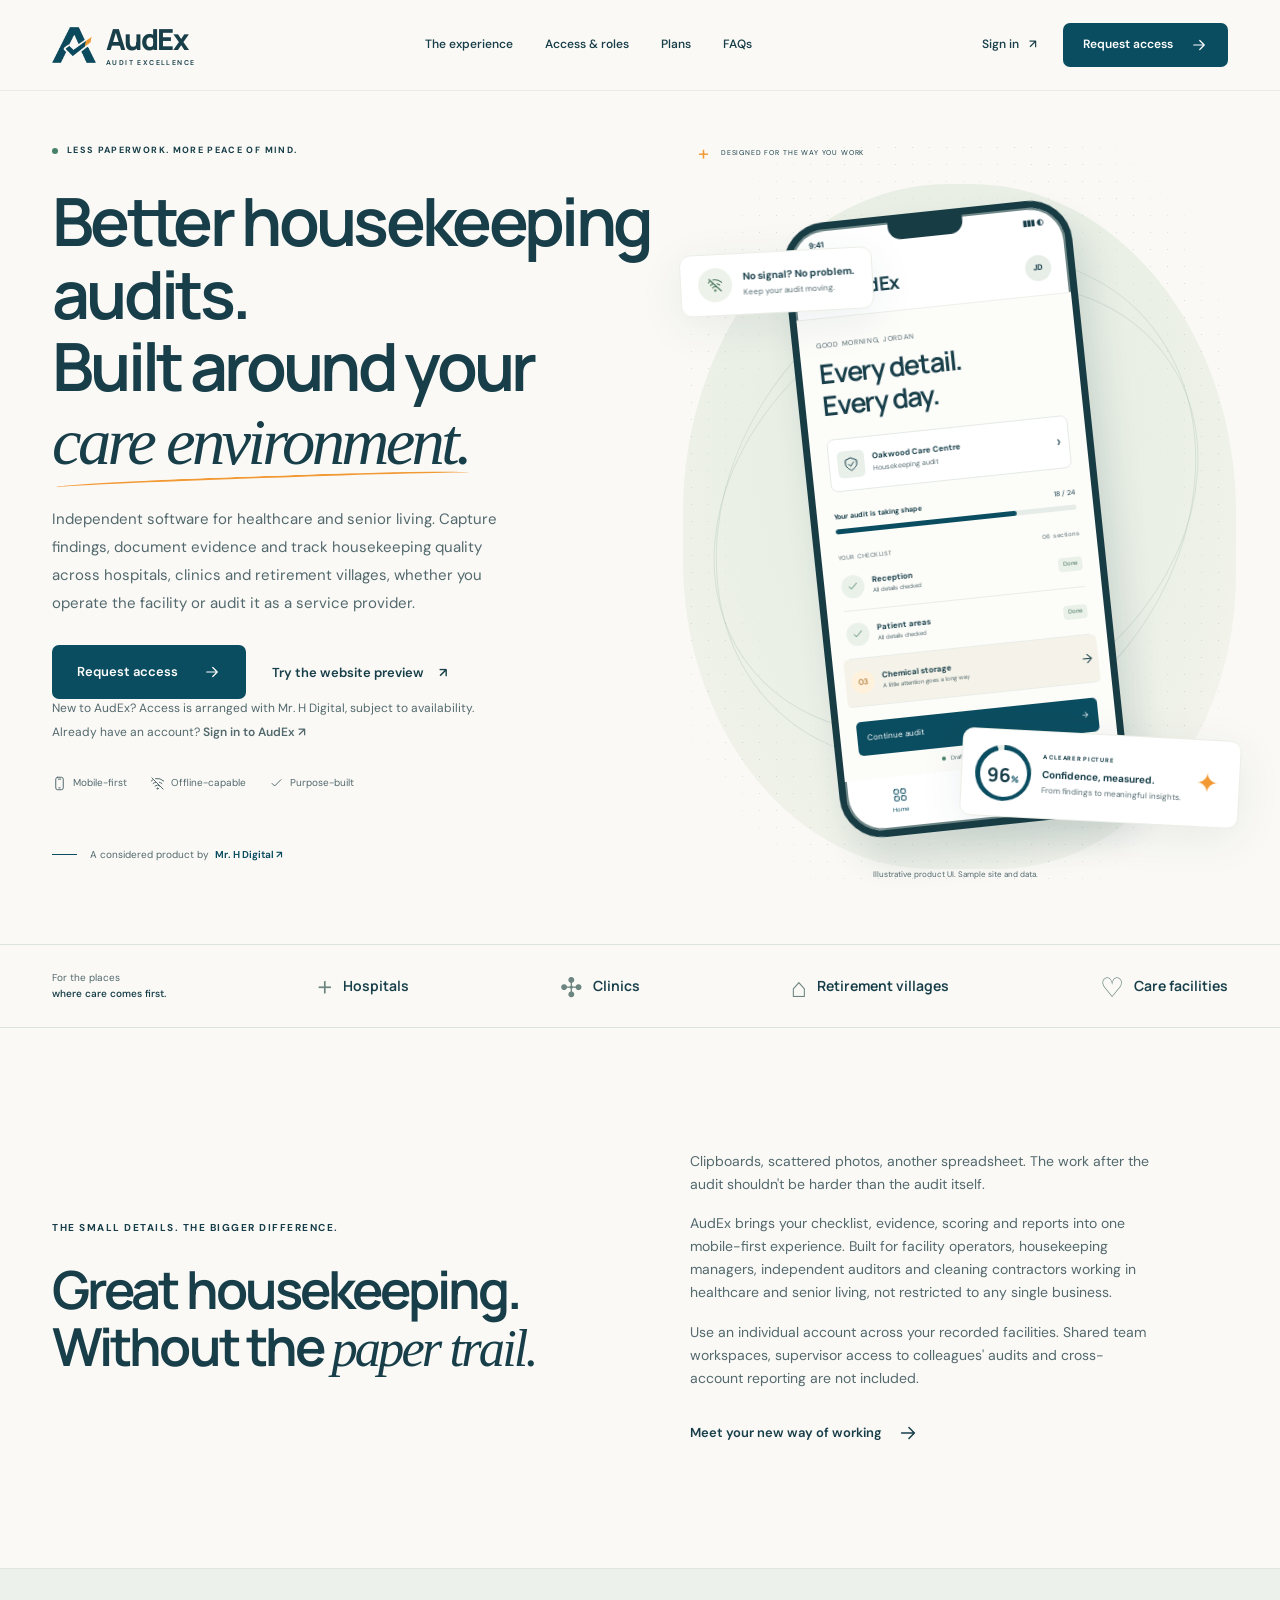
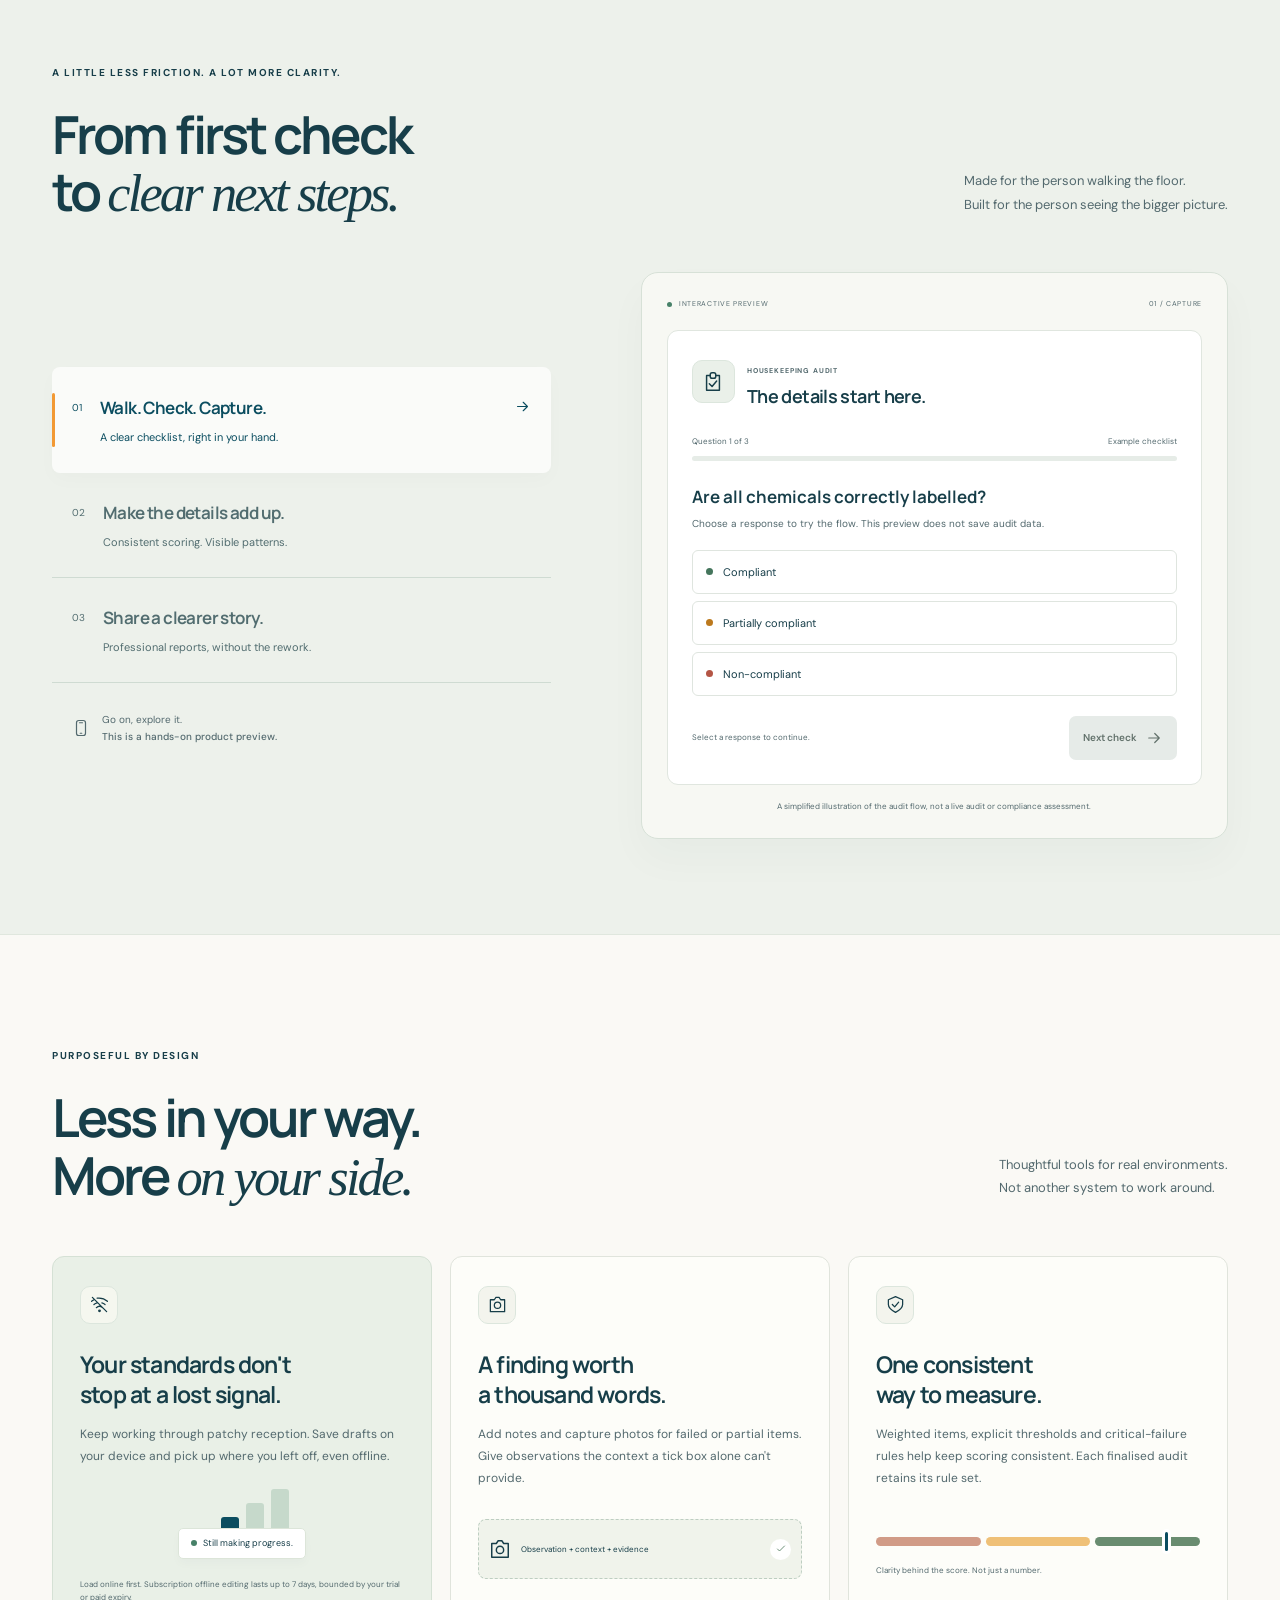
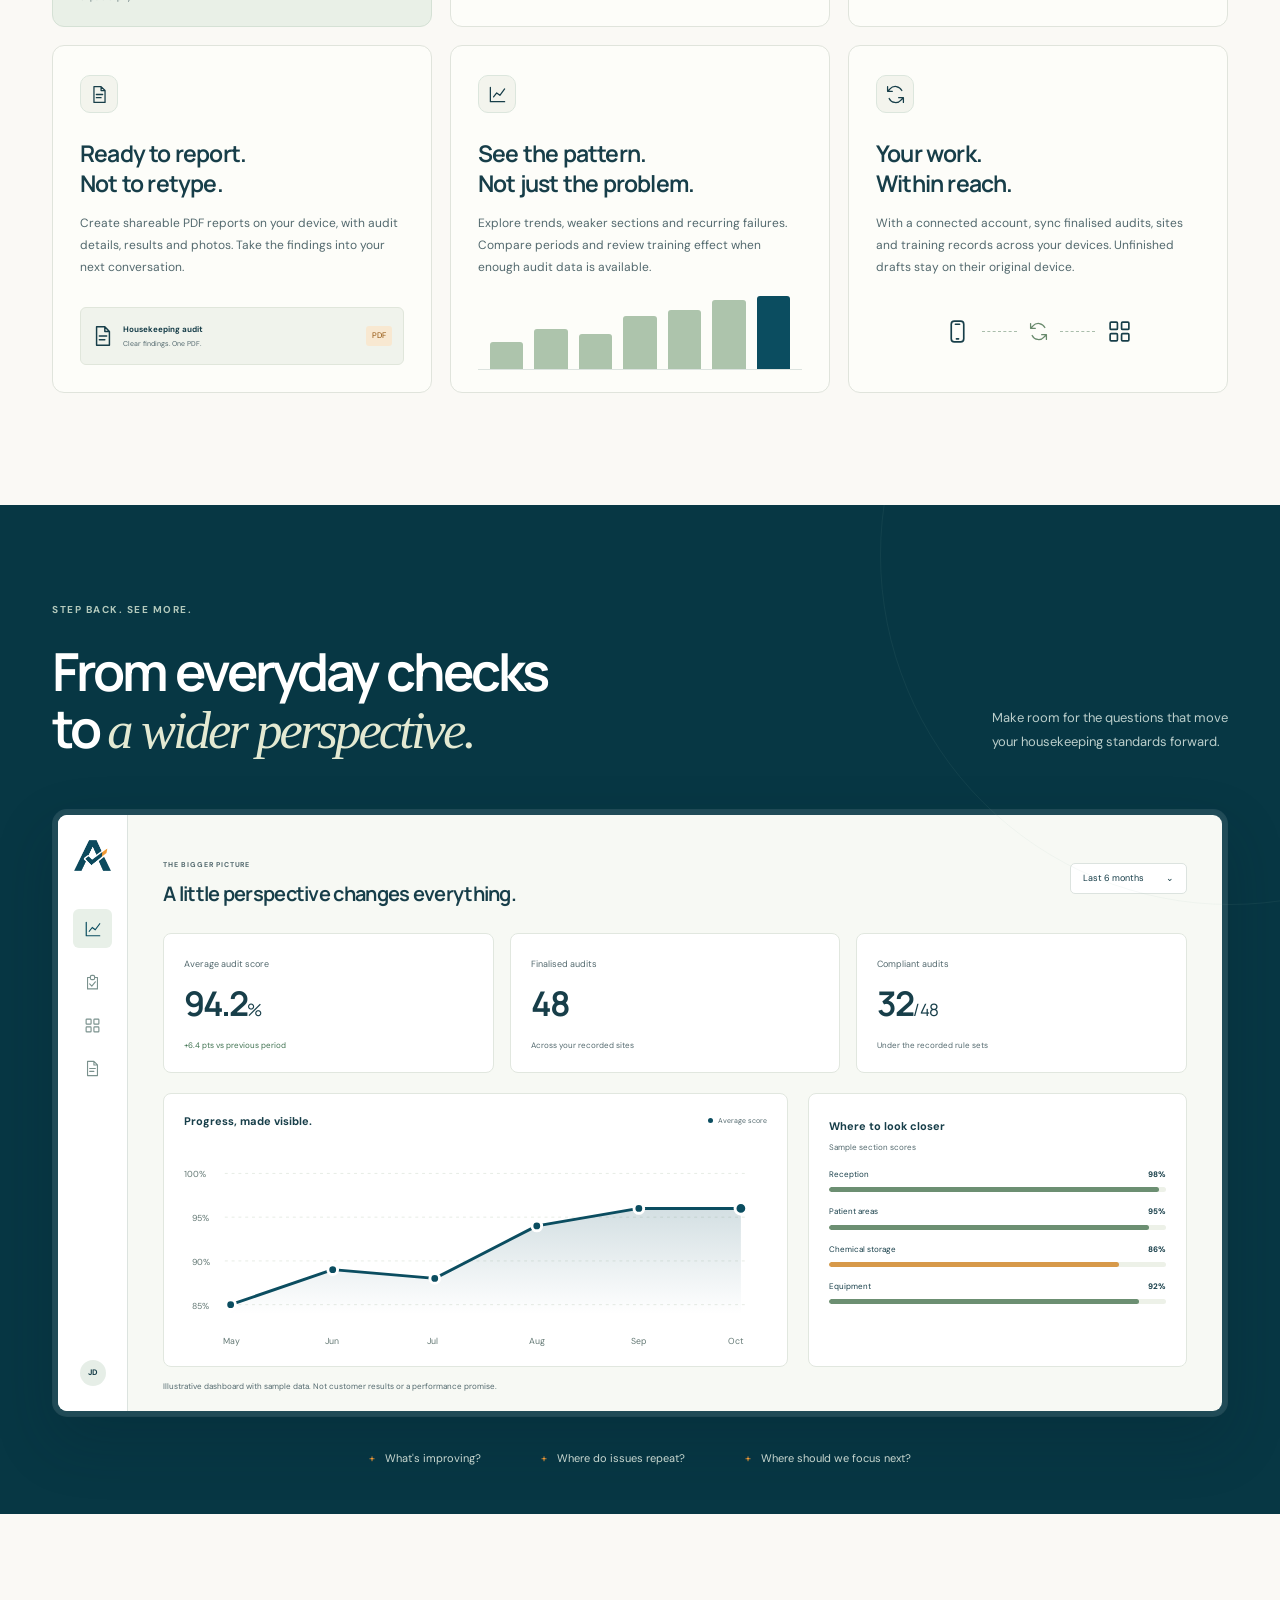
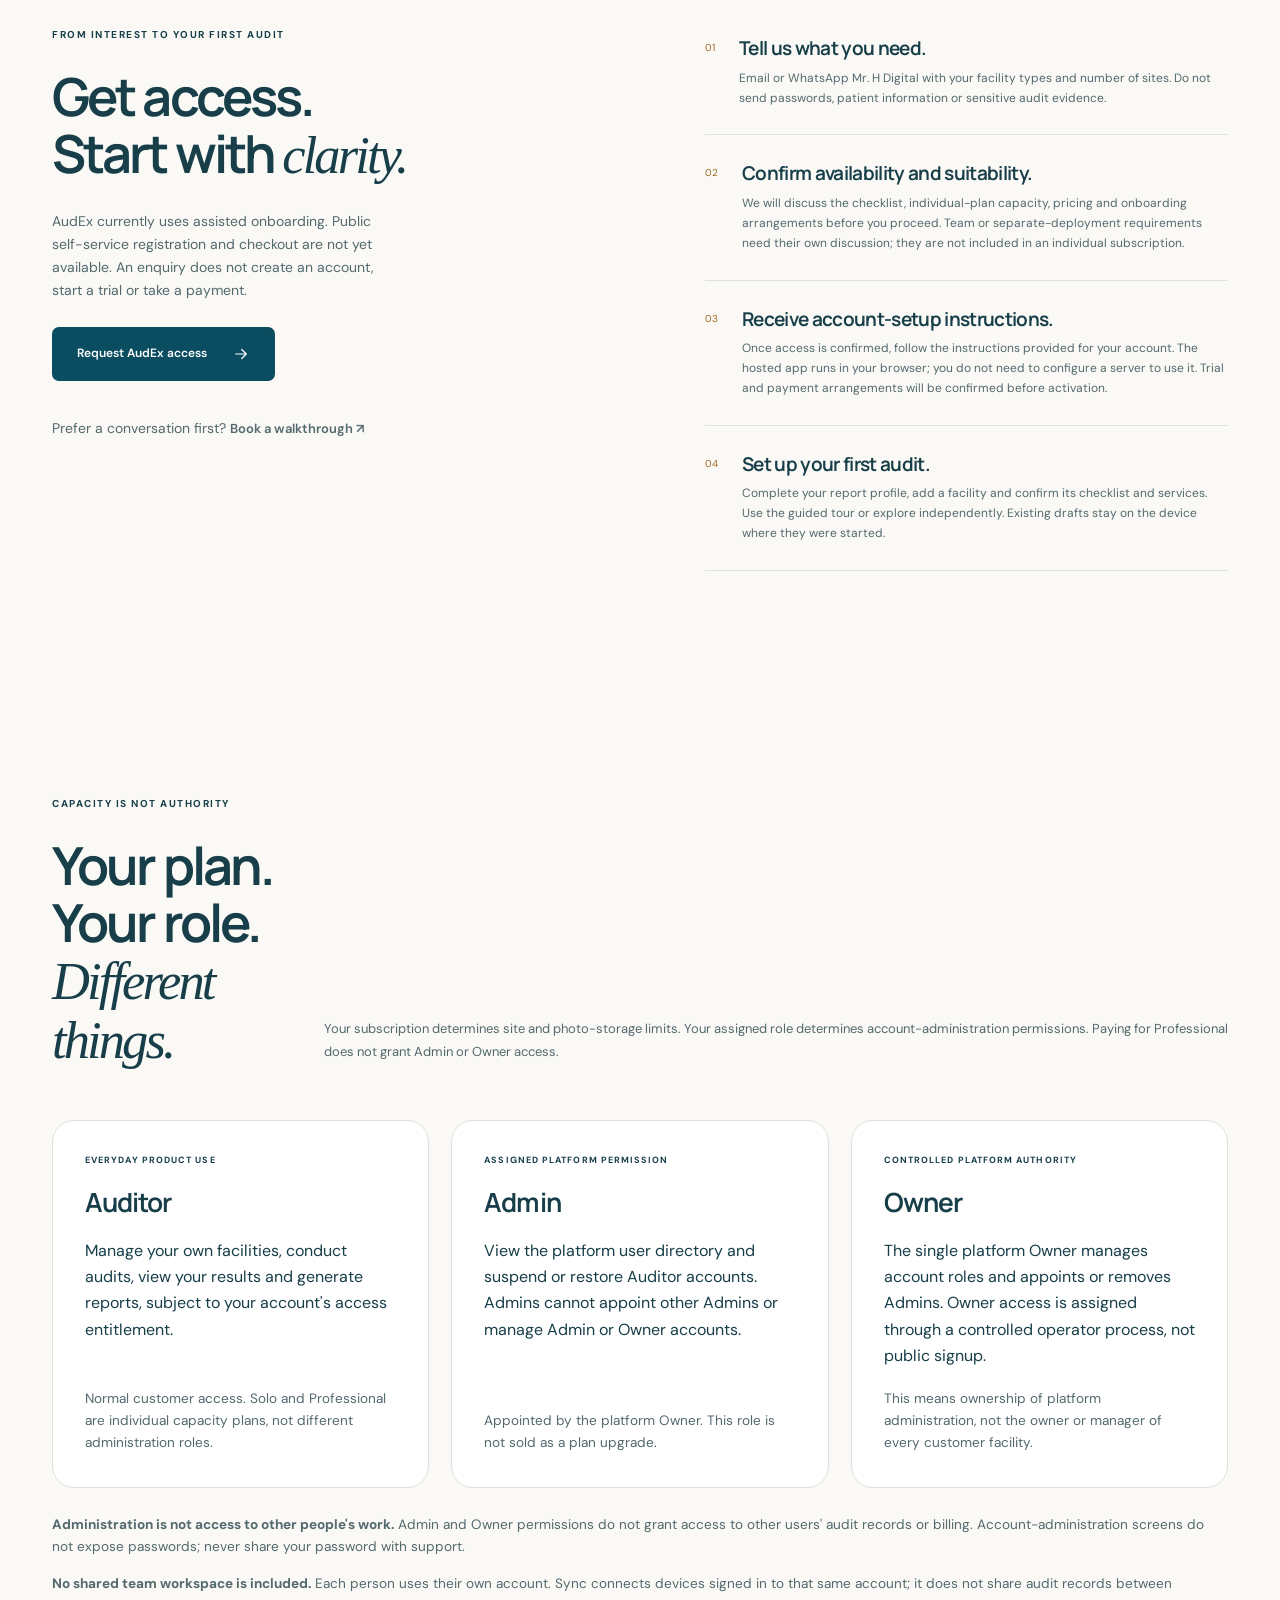
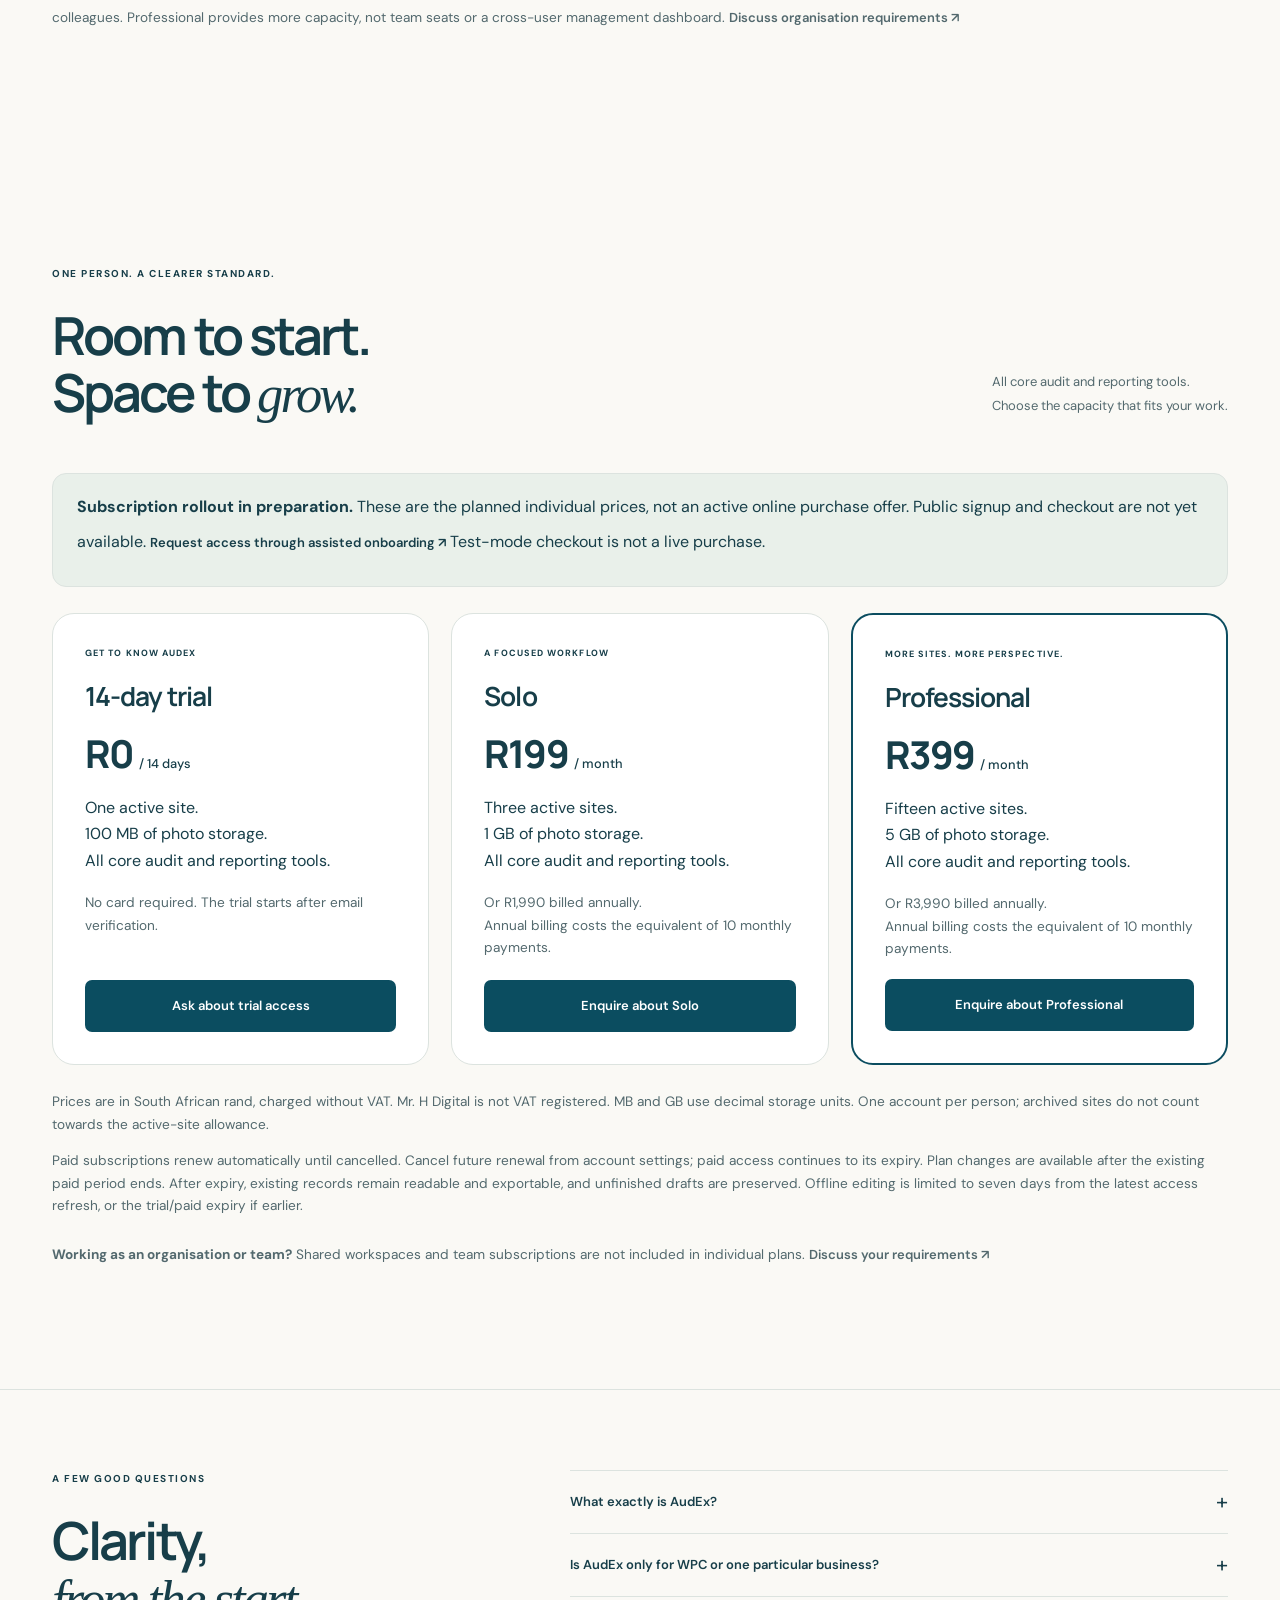
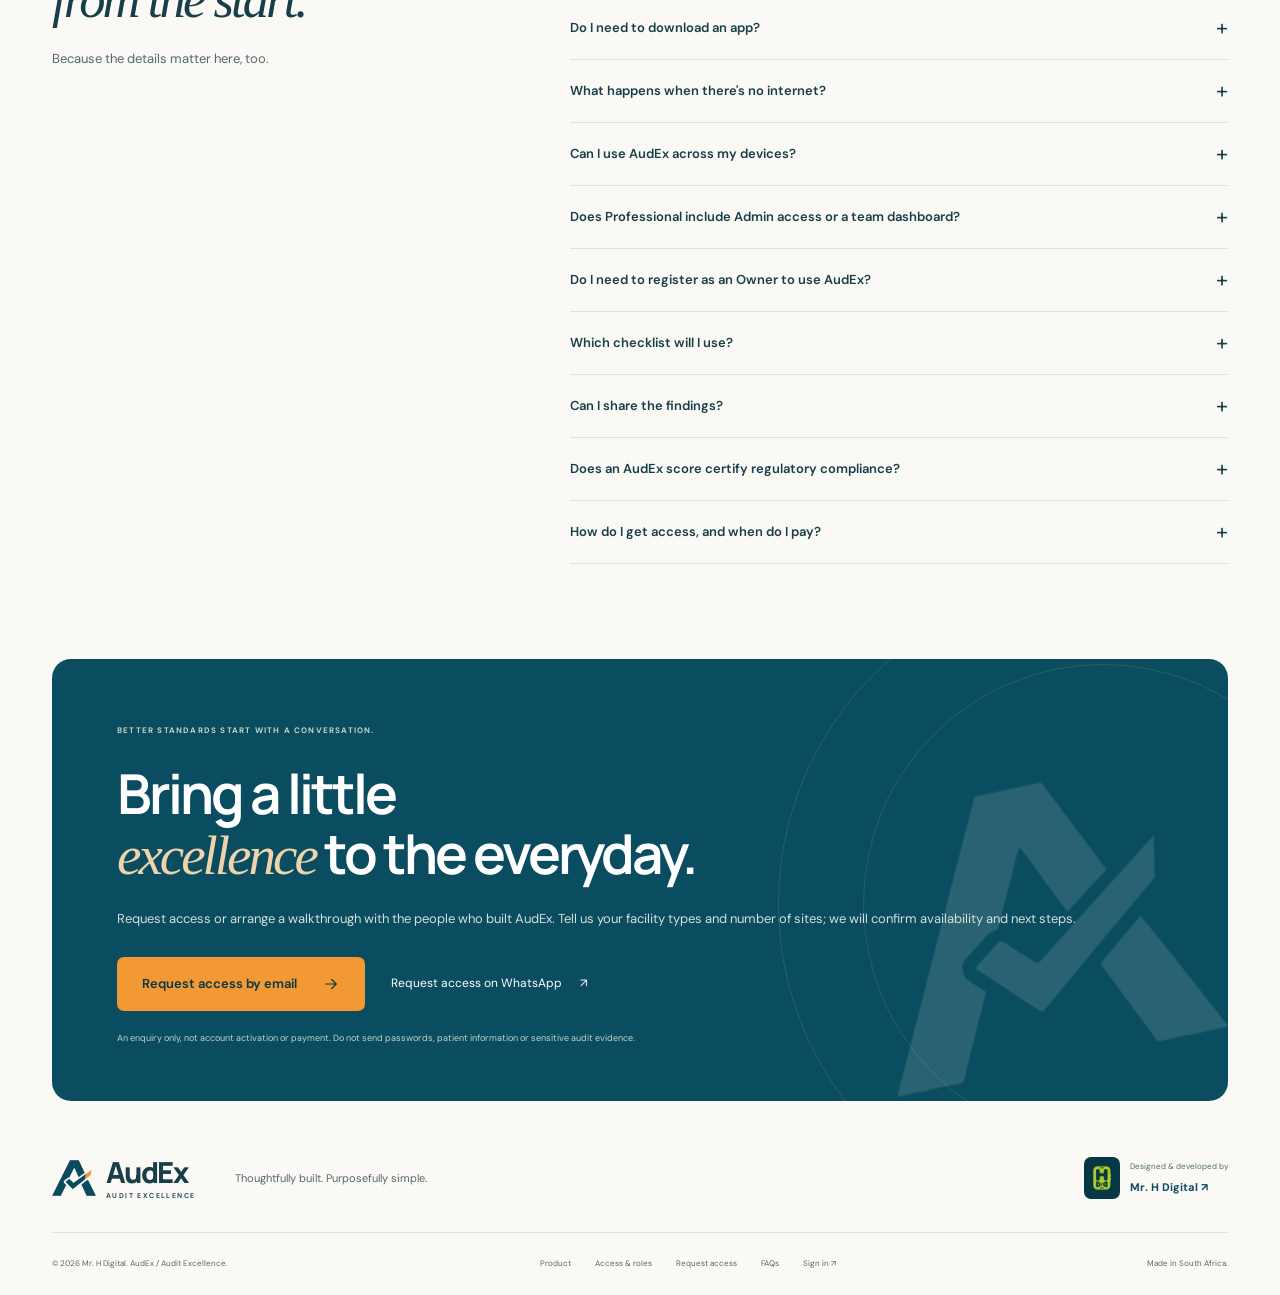
==== commit 5b7f4ffe: "Position AudEx for healthcare and senior-living businesses Clarify the independent product audience," ====
--- a/audex/index.html
+++ b/audex/index.html
@@ -4,12 +4,12 @@
   <meta charset="UTF-8">
   <meta name="viewport" content="width=device-width, initial-scale=1">
   <meta name="theme-color" content="#0b4d60">
-  <title>AudEx | A higher standard of housekeeping.</title>
-  <meta name="description" content="Meet AudEx by Mr. H Digital. Mobile-first housekeeping audits for clinics, hospitals and retirement villages. Capture findings offline, score consistently and report clearly.">
+  <title>AudEx | Housekeeping audits for healthcare and senior living</title>
+  <meta name="description" content="Independent housekeeping audit software by Mr. H Digital for healthcare and senior living. For facility operators, independent auditors and cleaning contractors.">
   <link rel="canonical" href="https://www.mrhdigital.co.za/audex/">
   <meta property="og:type" content="website">
-  <meta property="og:title" content="AudEx | A higher standard of housekeeping.">
-  <meta property="og:description" content="From the first inspection to the bigger picture. Discover a more considered way to audit with AudEx by Mr. H Digital.">
+  <meta property="og:title" content="AudEx | Housekeeping audits for healthcare and senior living">
+  <meta property="og:description" content="Independent audit software for facility operators, housekeeping managers, auditors and cleaning contractors. Capture findings, document evidence and track housekeeping quality.">
   <meta property="og:url" content="https://www.mrhdigital.co.za/audex/">
   <meta property="og:image" content="https://www.mrhdigital.co.za/audex/assets/social-preview.png">
   <meta property="og:image:width" content="1200">
@@ -29,7 +29,7 @@
     "applicationCategory": "BusinessApplication",
     "operatingSystem": "Web",
     "url": "https://www.mrhdigital.co.za/audex/",
-    "description": "Mobile-first, offline-capable housekeeping audits, consistent scoring, analytics and PDF reports.",
+    "description": "Independent housekeeping audit software for healthcare and senior living, with offline-capable capture, configured scoring, analytics and PDF reports.",
     "creator": { "@type": "Organization", "name": "Mr. H Digital", "url": "https://www.mrhdigital.co.za/" }
   }
   </script>
@@ -66,8 +66,8 @@
     <section class="hero container" id="top">
       <div class="hero-copy">
         <p class="eyebrow"><span class="status-dot"></span> LESS PAPERWORK. MORE PEACE OF MIND.</p>
-        <h1>A higher standard<br>of <span class="serif">housekeeping.</span></h1>
-        <p class="hero-description">Exceptional care starts with the everyday details. Turn housekeeping audits into clear insights, confident decisions and better places to care.</p>
+        <h1>Better housekeeping audits.<br>Built around your <span class="serif">care environment.</span></h1>
+        <p class="hero-description">Independent software for healthcare and senior living. Capture findings, document evidence and track housekeeping quality across hospitals, clinics and retirement villages, whether you operate the facility or audit it as a service provider.</p>
         <div class="button-row"><a class="button" href="#get-started">Request access <svg class="icon"><use href="#i-arrow"/></svg></a><a class="text-link" href="#experience">Try the website preview <span aria-hidden="true">&#8599;</span></a></div>
         <p class="access-caption">New to AudEx? Access is arranged with Mr. H Digital, subject to availability. Already have an account? <a class="text-link" href="https://audex.mrhdigital.co.za/">Sign in to AudEx &#8599;</a></p>
         <div class="hero-proof"><span><svg class="icon"><use href="#i-phone"/></svg> Mobile-first</span><span><svg class="icon"><use href="#i-offline"/></svg> Offline-capable</span><span><svg class="icon"><use href="#i-check"/></svg> Purpose-built</span></div>
@@ -103,7 +103,7 @@
 
     <section class="section container introduction">
       <div><p class="eyebrow">THE SMALL DETAILS. THE BIGGER DIFFERENCE.</p><h2>Great housekeeping.<br>Without the <span class="serif">paper trail.</span></h2></div>
-      <div class="intro-copy"><p>Clipboards, scattered photos, another spreadsheet. The work after the audit shouldn't be harder than the audit itself.</p><p>AudEx brings your checklist, evidence, scoring and reports into one mobile-first experience. So you can focus less on admin, and more on the standards that matter.</p><a class="text-link" href="#features">Meet your new way of working <svg class="icon"><use href="#i-arrow"/></svg></a></div>
+      <div class="intro-copy"><p>Clipboards, scattered photos, another spreadsheet. The work after the audit shouldn't be harder than the audit itself.</p><p>AudEx brings your checklist, evidence, scoring and reports into one mobile-first experience. Built for facility operators, housekeeping managers, independent auditors and cleaning contractors working in healthcare and senior living, not restricted to any single business.</p><p>Use an individual account across your recorded facilities. Shared team workspaces, supervisor access to colleagues' audits and cross-account reporting are not included.</p><a class="text-link" href="#features">Meet your new way of working <svg class="icon"><use href="#i-arrow"/></svg></a></div>
     </section>
 
     <section class="experience-section" id="experience">
@@ -210,6 +210,7 @@
 
     <section class="faq-section" id="questions"><div class="container faq-grid"><div><p class="eyebrow">A FEW GOOD QUESTIONS</p><h2>Clarity,<br><span class="serif">from the start.</span></h2><p>Because the details matter here, too.</p></div><div class="faq-list">
       <details><summary>What exactly is AudEx?</summary><p>AudEx stands for Audit Excellence. It's a mobile-first web app by Mr. H Digital for structured housekeeping audits. It brings together checklists, notes, photo evidence, weighted scoring, analytics and PDF reports for environments such as clinics, hospitals and retirement villages.</p></details>
+      <details><summary>Is AudEx only for WPC or one particular business?</summary><p>No. AudEx is an independent product by Mr. H Digital for facility operators, housekeeping managers, independent auditors and cleaning contractors in healthcare and senior living. You do not need to work for WPC to use the software. WPC labels in the app identify the existing checklist or scoring methodology, not the product's ownership or a universal industry standard. Reduced operational checklists select from that source material. Confirm the checklist's suitability, applicable requirements and any permissions needed for your intended use before adopting it.</p></details>
       <details><summary>Do I need to download an app?</summary><p>AudEx runs in a web browser. It's also an installable progressive web app (PWA), so supported devices can add it to the home screen. Load it online first to cache the app before working offline. Installation options vary by browser and device.</p></details>
       <details><summary>What happens when there's no internet?</summary><p>With a current subscription entitlement, you can edit offline for up to seven days after the last online refresh, never beyond your trial or paid expiry. After that, downloaded records remain readable and exportable, and drafts are preserved until access is refreshed or renewed. Finalised audits sync when connected and entitled; drafts remain device-local. Browser storage is not a backup: don't clear it before unsent work has synced or been exported.</p></details>
       <details><summary>Can I use AudEx across my devices?</summary><p>With a connected account, finalised audits, sites and training records can sync across devices signed in to that account. Drafts remain device-local, and there is no inter-account sharing. Use your own account on each device; do not share sign-in details with colleagues. Mr. H Digital manages the hosted service configuration.</p></details>
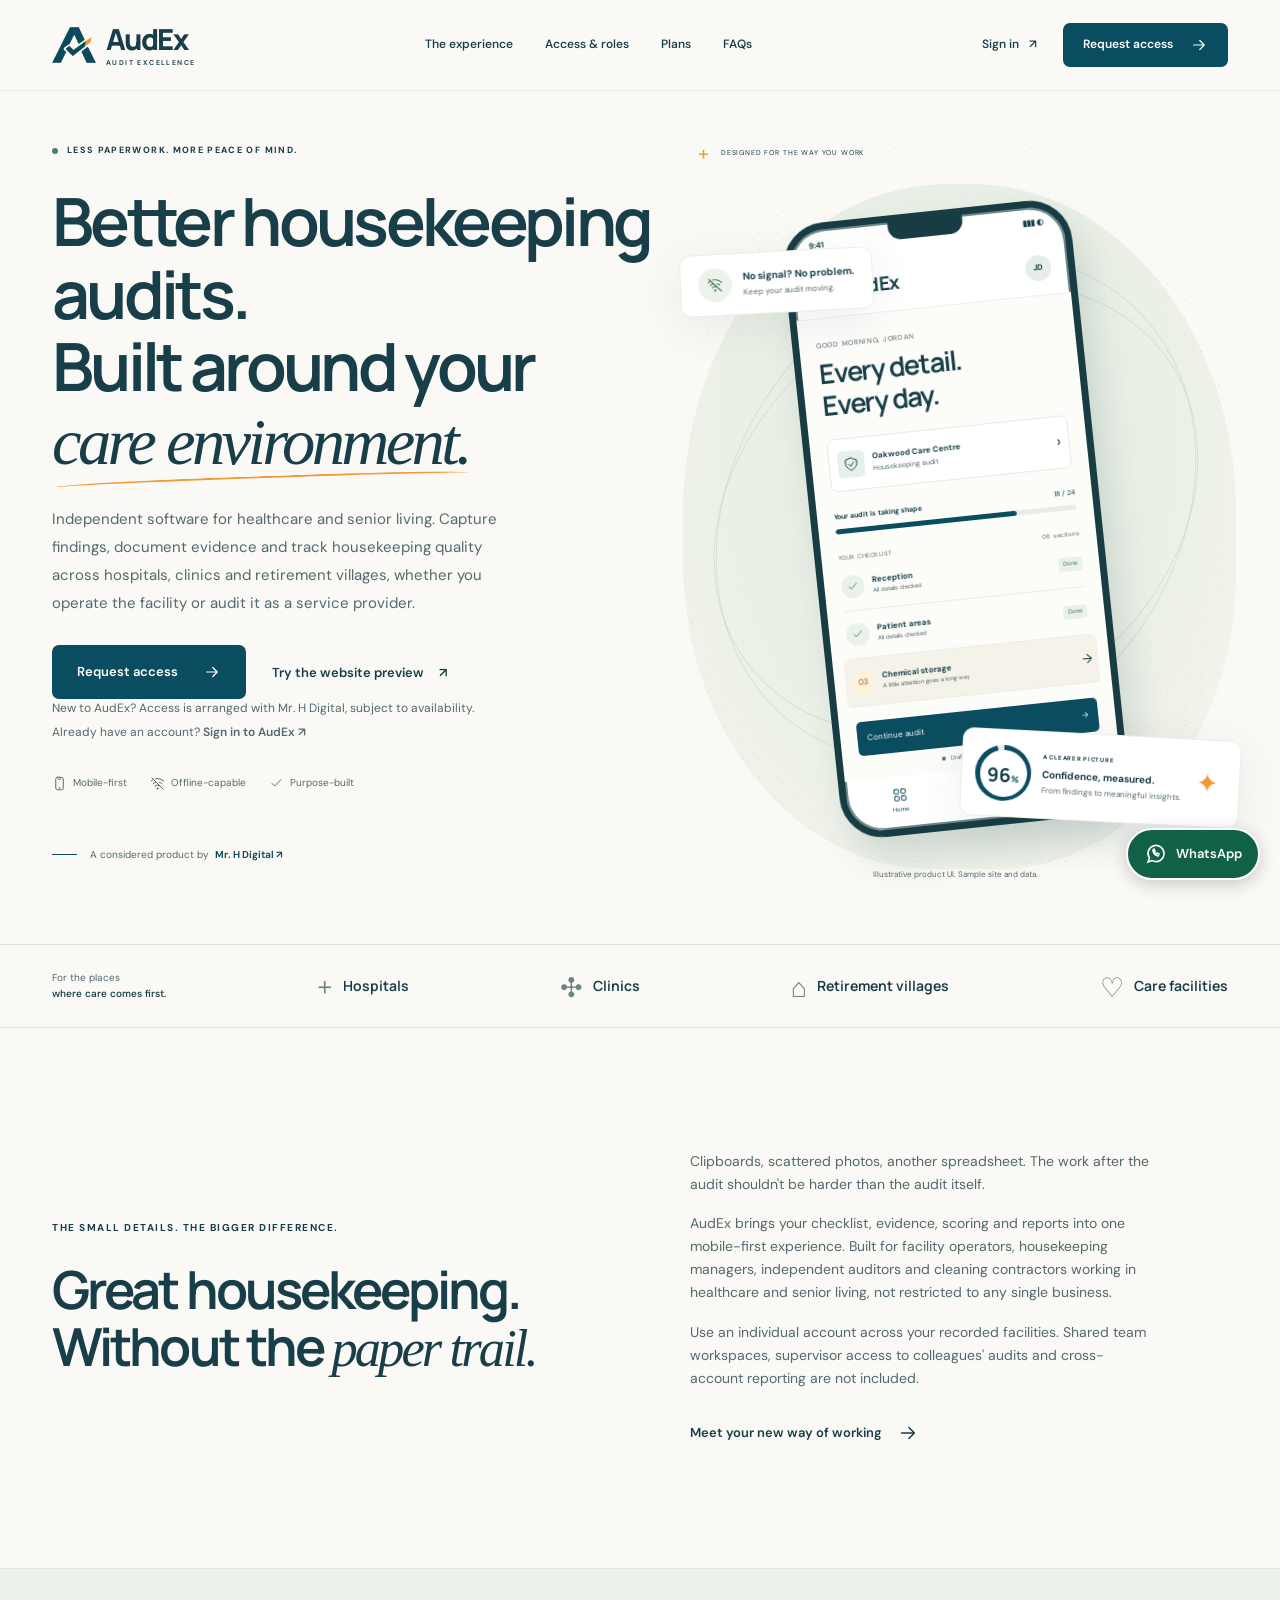
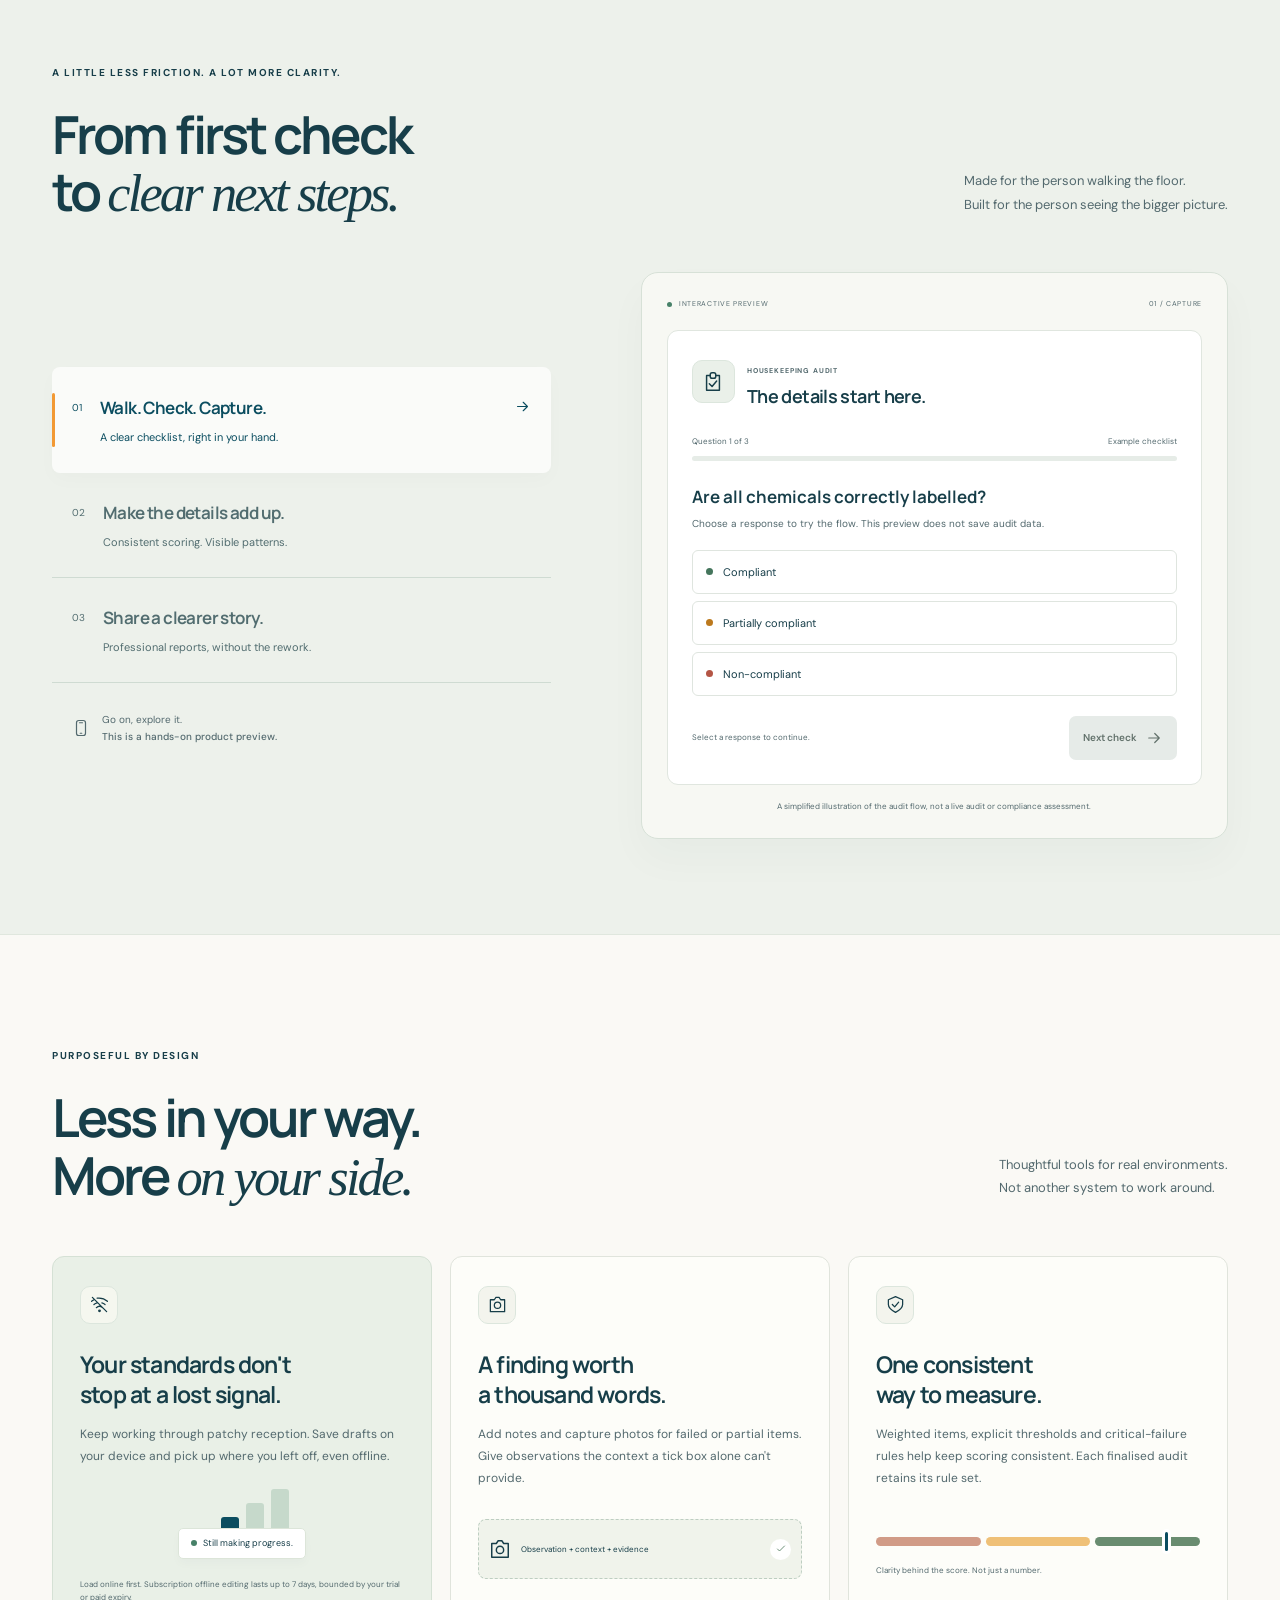
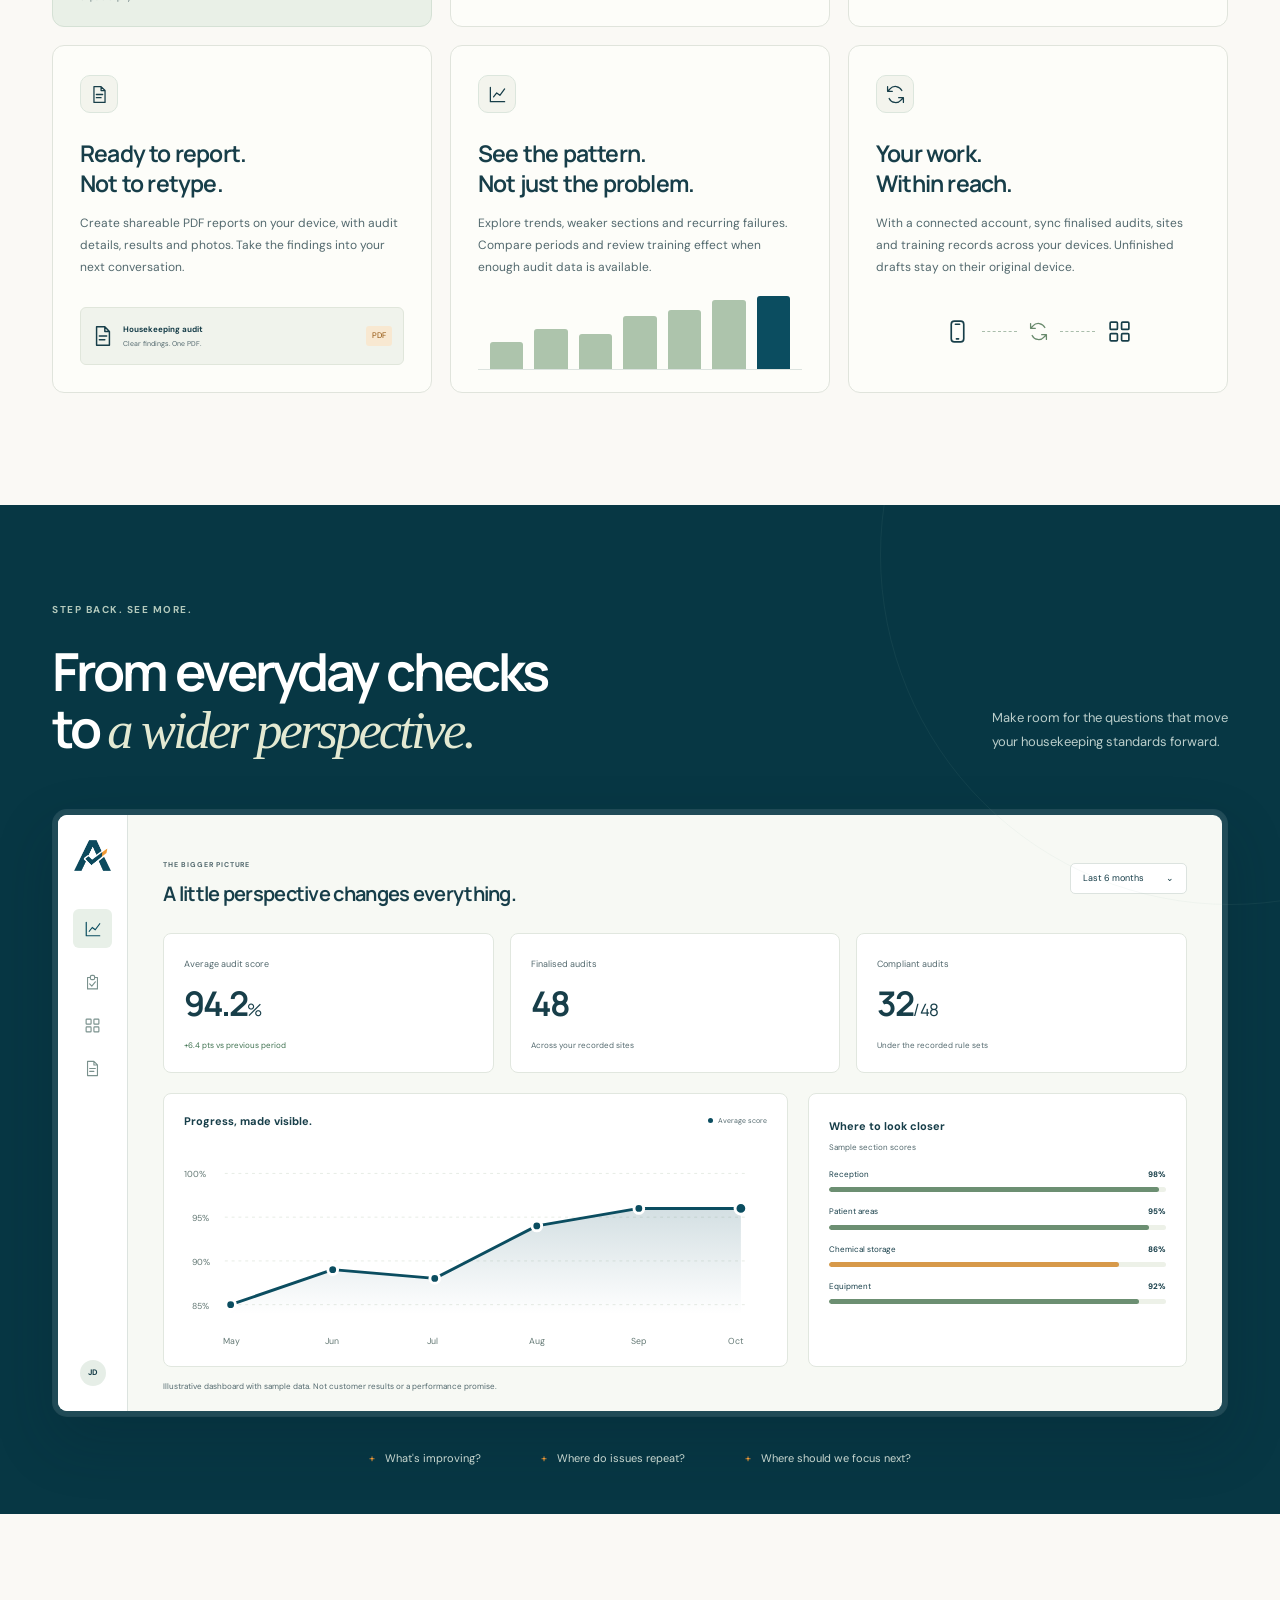
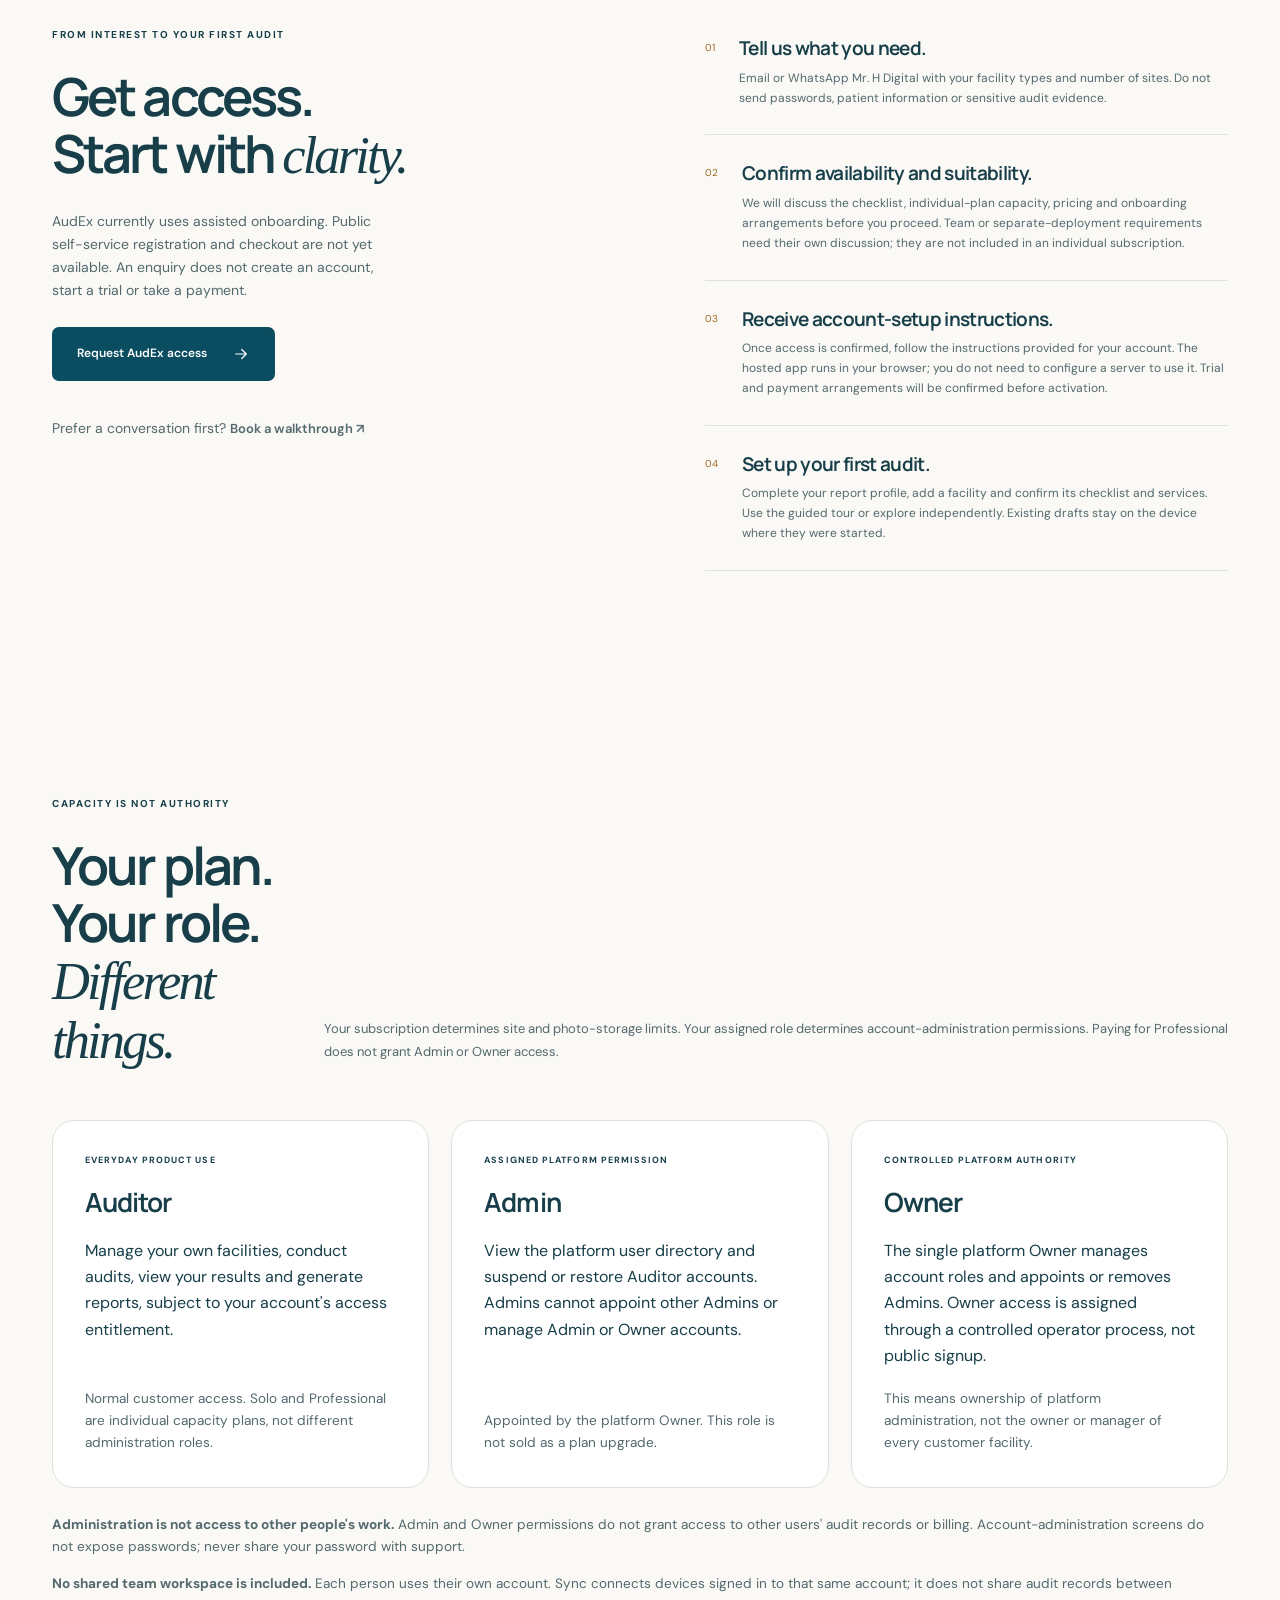
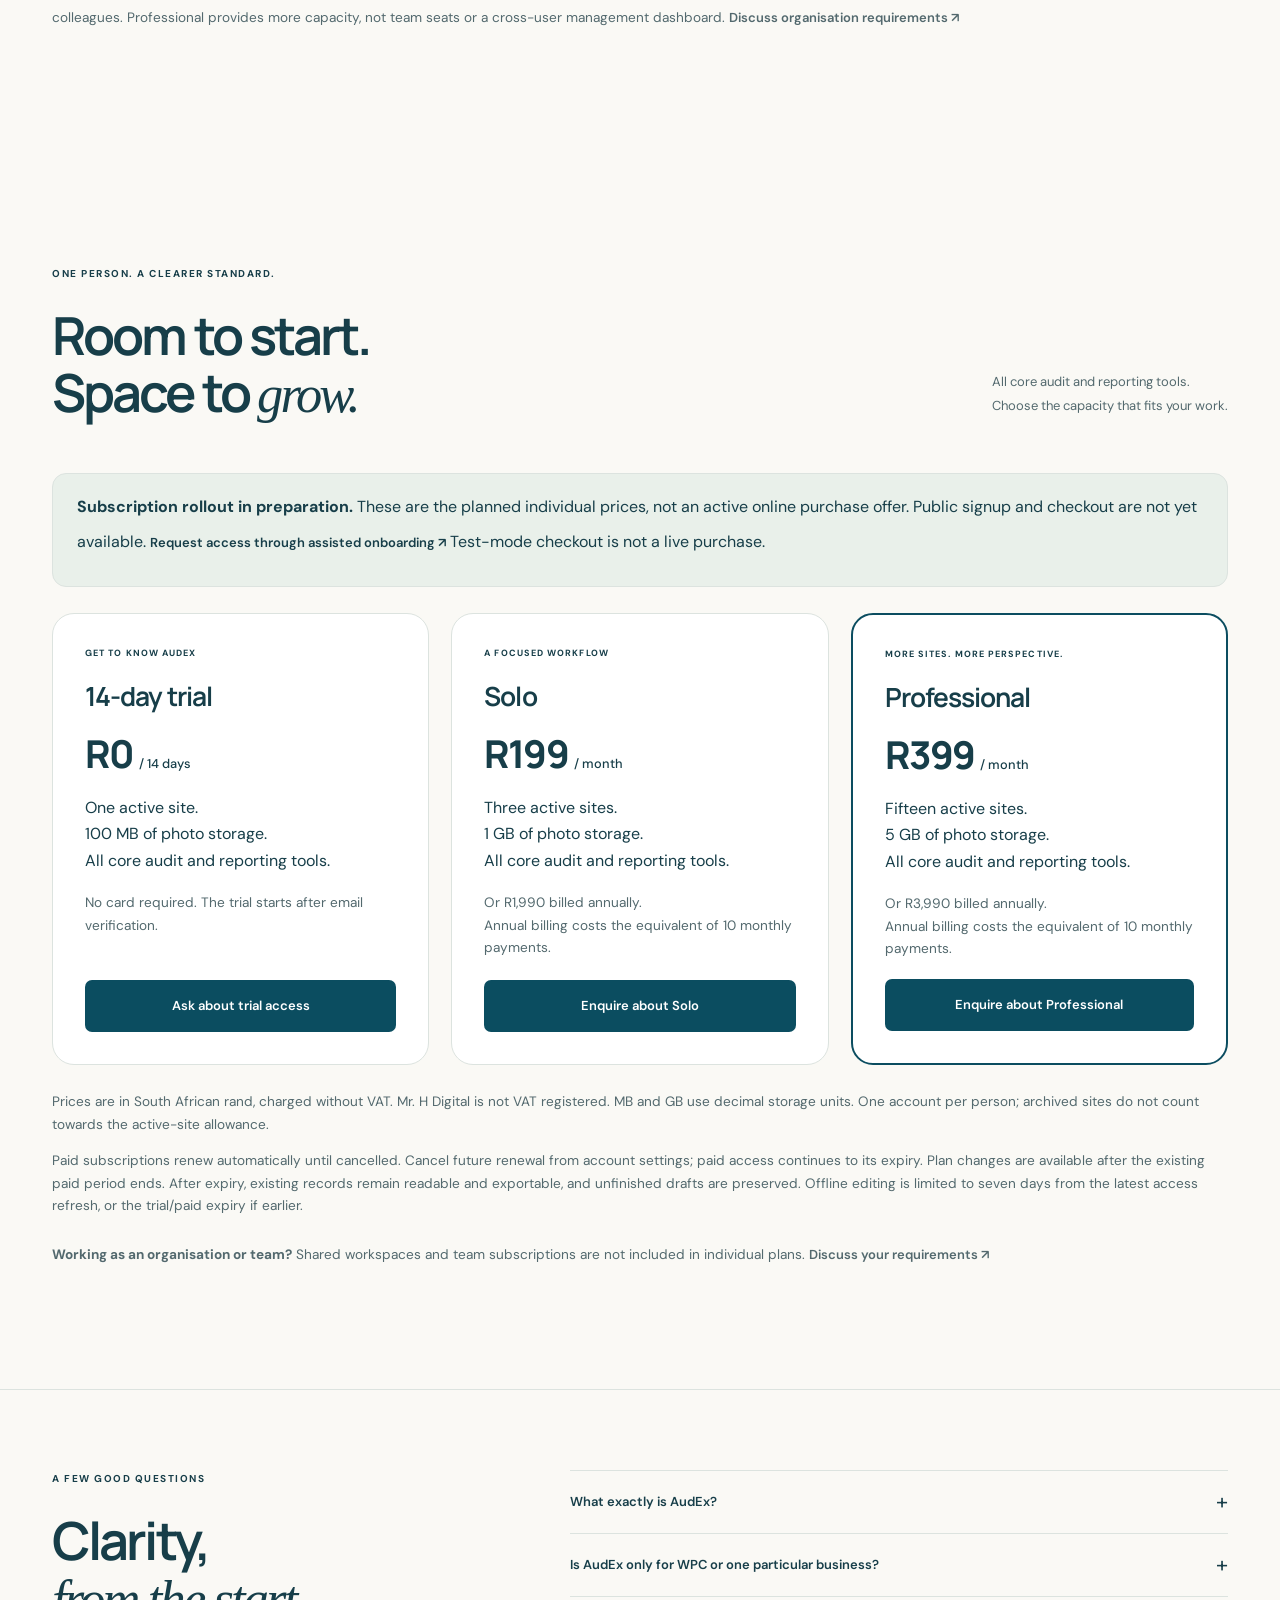
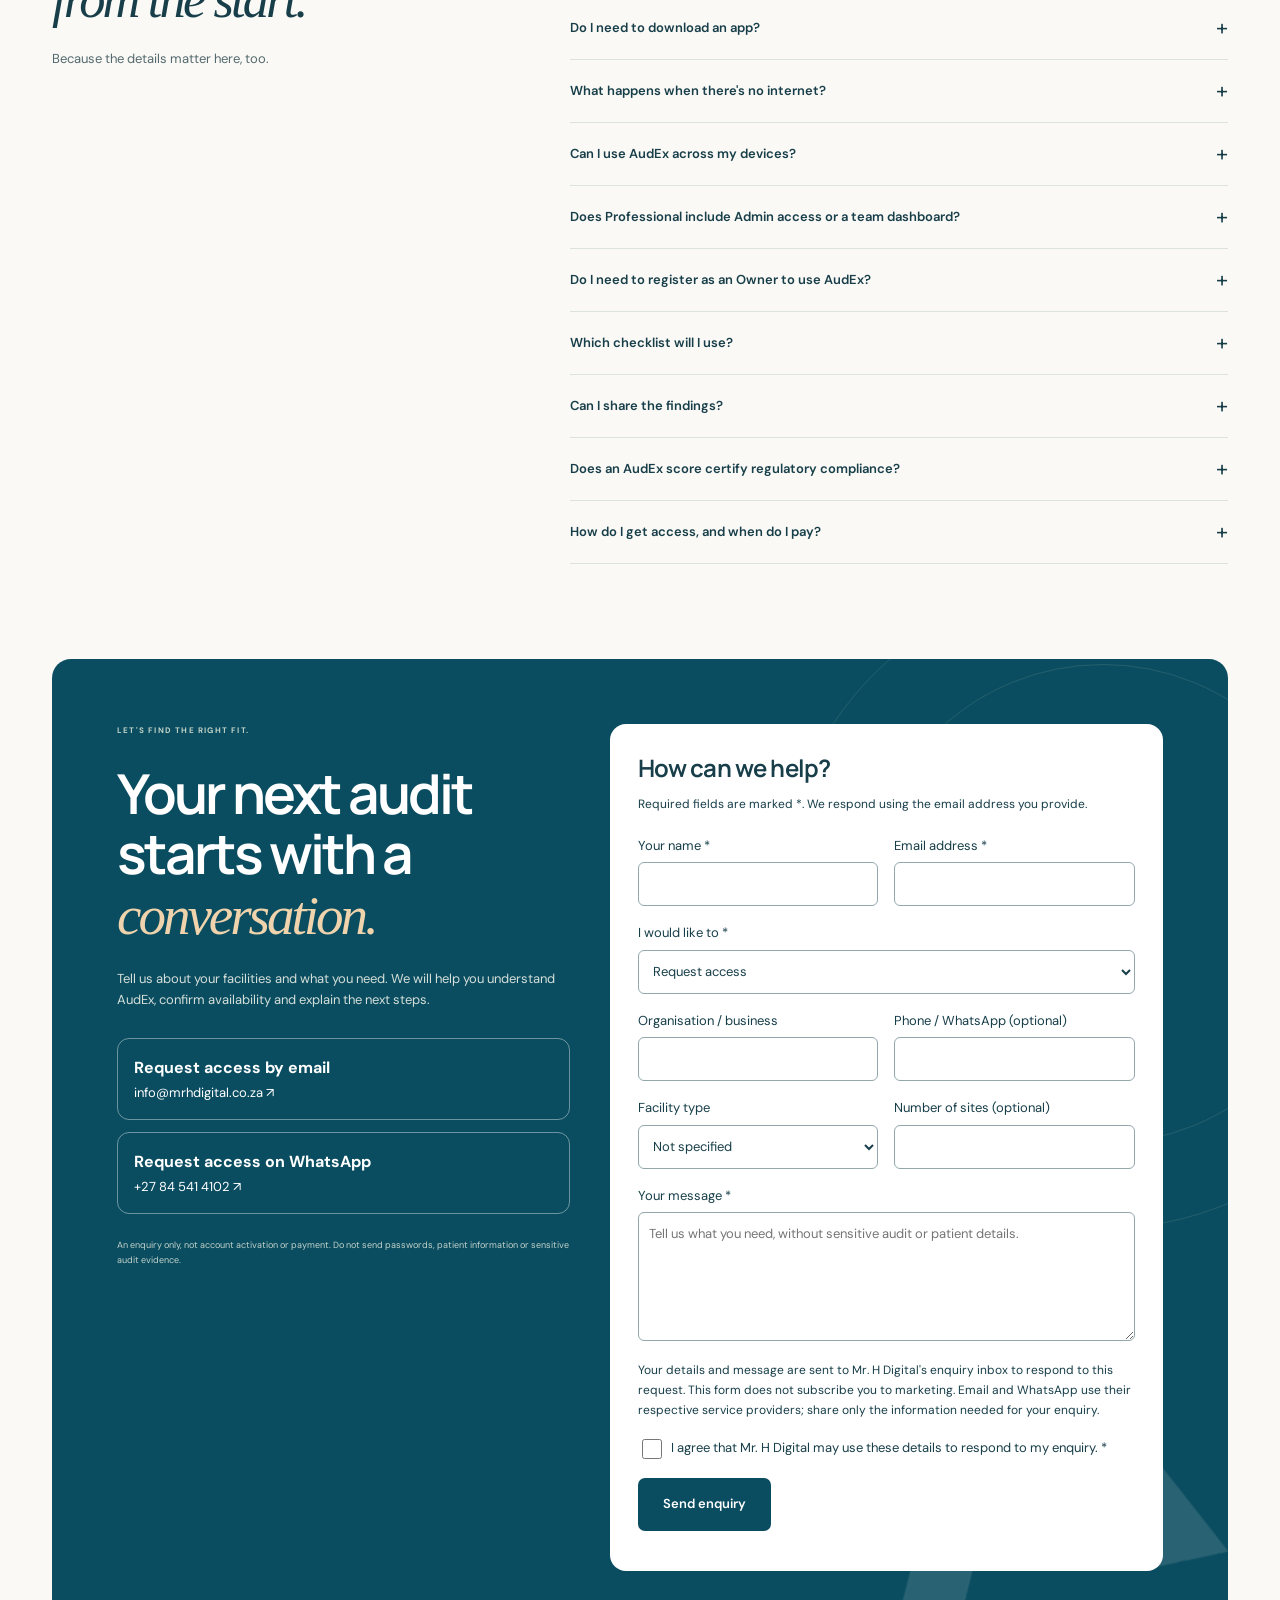
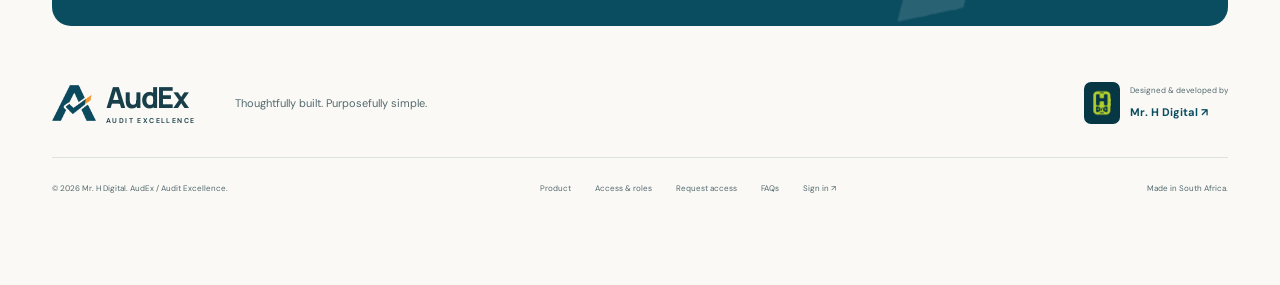
==== commit 2735f780: "Add AudEx enquiry form and WhatsApp contact experience Co-authored-by: Copilot <223556219+Copilot@us" ====
--- a/audex/index.html
+++ b/audex/index.html
@@ -224,9 +224,35 @@
 
     <section class="contact-section container" id="contact">
       <div class="contact-decoration" aria-hidden="true"><img src="assets/audex-mark.webp" width="292" height="240" alt=""></div>
-      <div class="contact-copy"><p class="eyebrow">BETTER STANDARDS START WITH A CONVERSATION.</p><h2>Bring a little<br><span class="serif">excellence</span> to the everyday.</h2><p>Request access or arrange a walkthrough with the people who built AudEx. Tell us your facility types and number of sites; we will confirm availability and next steps.</p><div class="button-row"><a class="button button-amber" href="mailto:info@mrhdigital.co.za?subject=AudEx%20access%20request">Request access by email <svg class="icon"><use href="#i-arrow"/></svg></a><a class="contact-whatsapp" href="https://wa.me/27766871671?text=Hi%20Mr.%20H%20Digital%2C%20I%27d%20like%20to%20request%20AudEx%20access%20and%20confirm%20availability." target="_blank" rel="noopener noreferrer">Request access on WhatsApp <span aria-hidden="true">&#8599;</span></a></div><span class="contact-note">An enquiry only, not account activation or payment. Do not send passwords, patient information or sensitive audit evidence.</span></div>
+      <div class="contact-layout">
+        <div class="contact-copy"><p class="eyebrow">LET'S FIND THE RIGHT FIT.</p><h2>Your next audit starts with a <span class="serif">conversation.</span></h2><p>Tell us about your facilities and what you need. We will help you understand AudEx, confirm availability and explain the next steps.</p>
+          <div class="contact-methods"><a href="mailto:info@mrhdigital.co.za?subject=AudEx%20access%20request"><strong>Request access by email</strong><span>info@mrhdigital.co.za &#8599;</span></a><a href="https://wa.me/27845414102?text=Hi%20Mr.%20H%20Digital%2C%20I%27d%20like%20to%20request%20AudEx%20access%20and%20confirm%20availability." target="_blank" rel="noopener noreferrer"><strong>Request access on WhatsApp</strong><span>+27 84 541 4102 &#8599;</span></a></div>
+          <span class="contact-note">An enquiry only, not account activation or payment. Do not send passwords, patient information or sensitive audit evidence.</span>
+        </div>
+        <form class="enquiry-form" id="audex-contact-form" action="https://audex-api.mrhdigital.co.za/api/contact" method="post">
+          <h3>How can we help?</h3>
+          <p>Required fields are marked *. We respond using the email address you provide.</p>
+          <div class="enquiry-fields">
+            <label>Your name *<input name="name" autocomplete="name" required maxlength="100"></label>
+            <label>Email address *<input name="email" type="email" autocomplete="email" required maxlength="200"></label>
+            <label class="enquiry-wide">I would like to *<select name="type" required><option value="ACCESS">Request access</option><option value="WALKTHROUGH">Book a walkthrough</option><option value="QUESTION">Ask a question</option></select></label>
+            <label>Organisation / business<input name="organisation" autocomplete="organization" maxlength="160"></label>
+            <label>Phone / WhatsApp (optional)<input name="phone" type="tel" autocomplete="tel" maxlength="40"></label>
+            <label>Facility type<select name="facilityType"><option value="">Not specified</option><option value="HOSPITAL">Hospital</option><option value="CLINIC">Clinic</option><option value="RETIREMENT_VILLAGE">Retirement village</option><option value="MIXED">Multiple types</option><option value="OTHER">Other</option></select></label>
+            <label>Number of sites (optional)<input name="sites" type="number" min="1" max="10000" inputmode="numeric"></label>
+            <label class="enquiry-wide">Your message *<textarea name="message" rows="5" required maxlength="3000" aria-describedby="enquiry-privacy" placeholder="Tell us what you need, without sensitive audit or patient details."></textarea></label>
+          </div>
+          <div class="enquiry-trap" aria-hidden="true"><label>Leave this field empty<input name="website" tabindex="-1" autocomplete="off"></label></div>
+          <p id="enquiry-privacy">Your details and message are sent to Mr. H Digital's enquiry inbox to respond to this request. This form does not subscribe you to marketing. Email and WhatsApp use their respective service providers; share only the information needed for your enquiry.</p>
+          <label class="enquiry-consent"><input name="consent" type="checkbox" required> I agree that Mr. H Digital may use these details to respond to my enquiry. *</label>
+          <button type="submit" class="button" disabled>Send enquiry</button>
+          <p id="enquiry-status" role="status" aria-live="polite" tabindex="-1"></p>
+          <noscript><p>This form needs JavaScript. Please use the email or WhatsApp links alongside it.</p></noscript>
+        </form>
+      </div>
     </section>
   </main>
+  <a class="whatsapp-float" href="https://wa.me/27845414102?text=Hi%20Mr.%20H%20Digital%2C%20I%27d%20like%20to%20ask%20about%20AudEx." target="_blank" rel="noopener noreferrer" aria-label="Enquire about AudEx on WhatsApp (opens in a new tab)"><svg viewBox="0 0 24 24" aria-hidden="true"><path d="M20 11.6a8 8 0 0 1-11.8 7L4 20l1.4-4.1A8 8 0 1 1 20 11.6Z"/><path d="M9 8c0 3 2 5 5 6l1-2-2-1-1 1-2-2 1-1-1-2Z"/></svg><span>WhatsApp</span></a>
 
   <footer class="site-footer container"><div class="footer-top"><a class="brand" href="#top" aria-label="AudEx home"><img src="assets/audex-mark.webp" width="44" height="36" alt=""><span>AudEx<small>AUDIT EXCELLENCE</small></span></a><p>Thoughtfully built. Purposefully simple.</p><a class="footer-maker" href="https://www.mrhdigital.co.za/"><img src="assets/mrh-digital-badge.webp" width="42" height="42" alt="">Designed &amp; developed by <strong>Mr. H Digital &#8599;</strong></a></div><div class="footer-bottom"><span>&copy; <span id="year">2026</span> Mr. H Digital. AudEx / Audit Excellence.</span><nav aria-label="Footer navigation"><a href="#features">Product</a><a href="#access">Access &amp; roles</a><a href="#get-started">Request access</a><a href="#questions">FAQs</a><a href="https://audex.mrhdigital.co.za/">Sign in &#8599;</a></nav><span>Made in South Africa.</span></div></footer>
 </body>
--- a/audex/styles.css
+++ b/audex/styles.css
@@ -78,6 +78,26 @@
 .access-caption { max-width: 455px; color: var(--muted); font-size: 12px; }
 .access-caption .text-link { font-size: inherit; padding-block: 4px; }
 .role-grid .pricing-detail { margin-top: auto; }
+.contact-layout { position: relative; display: grid; grid-template-columns: minmax(0, .9fr) minmax(0, 1.1fr); gap: 40px; }
+.contact-methods { display: grid; gap: 12px; margin-block: 24px; }
+.contact-methods a { display: grid; padding: 16px; border: 1px solid #ffffff66; border-radius: 12px; overflow-wrap: anywhere; min-height: 64px; }
+.contact-methods span { font-size: 13px; }
+.enquiry-form { min-width: 0; position: relative; padding: 28px; border-radius: 16px; background: var(--white); color: var(--ink); }
+.enquiry-form h3 { font-size: 24px; }
+.enquiry-form p { font-size: 12px; margin-block: 12px; }
+.enquiry-fields { display: grid; grid-template-columns: repeat(2, minmax(0, 1fr)); gap: 16px; margin-block: 20px; }
+.enquiry-form label { display: grid; gap: 6px; min-width: 0; font-size: 13px; }
+.enquiry-form input, .enquiry-form select, .enquiry-form textarea { width: 100%; min-width: 0; min-height: 44px; padding: 10px; border: 1px solid #94a7ac; border-radius: 6px; background: white; color: var(--ink); font: inherit; }
+.enquiry-form textarea { resize: vertical; }
+.enquiry-wide { grid-column: 1 / -1; }
+.enquiry-form .enquiry-consent { display: flex; align-items: flex-start; margin-block: 16px; }
+.enquiry-consent input { flex: 0 0 20px; width: 20px; min-height: 20px; margin-top: 2px; }
+.enquiry-trap { position: absolute; left: -10000px; width: 1px; height: 1px; overflow: hidden; }
+#enquiry-status[data-error="true"] { color: #962e20; }
+.whatsapp-float { position: fixed; right: 20px; bottom: calc(20px + env(safe-area-inset-bottom)); z-index: 20; display: inline-flex; align-items: center; gap: 8px; min-height: 48px; padding: 12px 16px; border: 2px solid white; border-radius: 30px; background: #116149; color: white; box-shadow: 0 4px 18px #0003; font-size: 13px; font-weight: 600; }
+.whatsapp-float svg { width: 24px; height: 24px; fill: none; stroke: currentColor; stroke-width: 1.6; }
+@media (max-width: 1000px) { .contact-layout { grid-template-columns: 1fr; } }
+@media (max-width: 700px) { .enquiry-fields { grid-template-columns: 1fr; } .enquiry-form { padding: 20px; } .whatsapp-float { right: 12px; bottom: calc(12px + env(safe-area-inset-bottom)); } .whatsapp-float span { display: none; } }
 @media (max-width: 900px) { .pricing-grid { grid-template-columns: 1fr; } }
 
 .hero { display: grid; grid-template-columns: 1.1fr 1fr; gap: 32px; align-items: center; min-height: 735px; padding-top: 38px; padding-bottom: 55px; }
@@ -343,7 +363,7 @@
 .contact-section .eyebrow { color: #c3d4c8; font-size: 8px; margin-bottom: 25px; }
 .contact-section h2 { font-size: clamp(2.5rem, 4.3vw, 4rem); max-width: 800px; }
 .contact-section .serif { color: #efd3ac; }
-.contact-section p:not(.eyebrow) { color: #d4dfd9; font-size: 13px; margin-block: 22px 28px; }
+.contact-copy p:not(.eyebrow) { color: #d4dfd9; font-size: 13px; margin-block: 22px 28px; }
 .button-amber { background: var(--amber); color: var(--teal-dark); }
 .button-amber:hover { background: #ffb45e; color: var(--teal-dark); }
 .contact-whatsapp { font-size: 12px; display: inline-flex; align-items: center; gap: 18px; padding-block: 14px; }
@@ -353,7 +373,7 @@
 .contact-decoration::before, .contact-decoration::after { content: ""; position: absolute; width: 650px; height: 650px; border: 1px solid #afcbb526; border-radius: 50%; right: -200px; top: -80px; }
 .contact-decoration::after { width: 480px; height: 480px; right: -115px; top: 5px; }
 .contact-decoration img { width: 340px; height: 280px; position: absolute; right: 24px; bottom: 35px; opacity: .12; filter: brightness(0) invert(1); transform: rotate(-12deg); }
-.site-footer { padding-block: 55px 25px; }
+.site-footer { padding-block: 55px 90px; }
 .footer-top { display: flex; align-items: center; gap: 40px; padding-bottom: 32px; border-bottom: 1px solid var(--line); }
 .footer-top > p { font-size: 11px; color: var(--muted); }
 .footer-maker { display: grid; grid-template-columns: 36px auto; column-gap: 10px; margin-left: auto; align-items: center; font-size: 8px; color: var(--muted); }
@@ -572,7 +592,7 @@
   .contact-section { width: calc(100% - 24px); padding: 43px 25px; border-radius: 13px; }
   .contact-section .eyebrow { max-width: 270px; font-size: 7px; }
   .contact-section h2 { font-size: 2.7rem; line-height: 1.12; }
-  .contact-section p:not(.eyebrow) { font-size: 12px; max-width: 275px; }
+  .contact-copy p:not(.eyebrow) { font-size: 12px; max-width: 275px; }
   .contact-section .button-row { gap: 12px 20px; }
   .contact-section .button { font-size: 12px; gap: 18px; }
   .contact-whatsapp { font-size: 11px; }
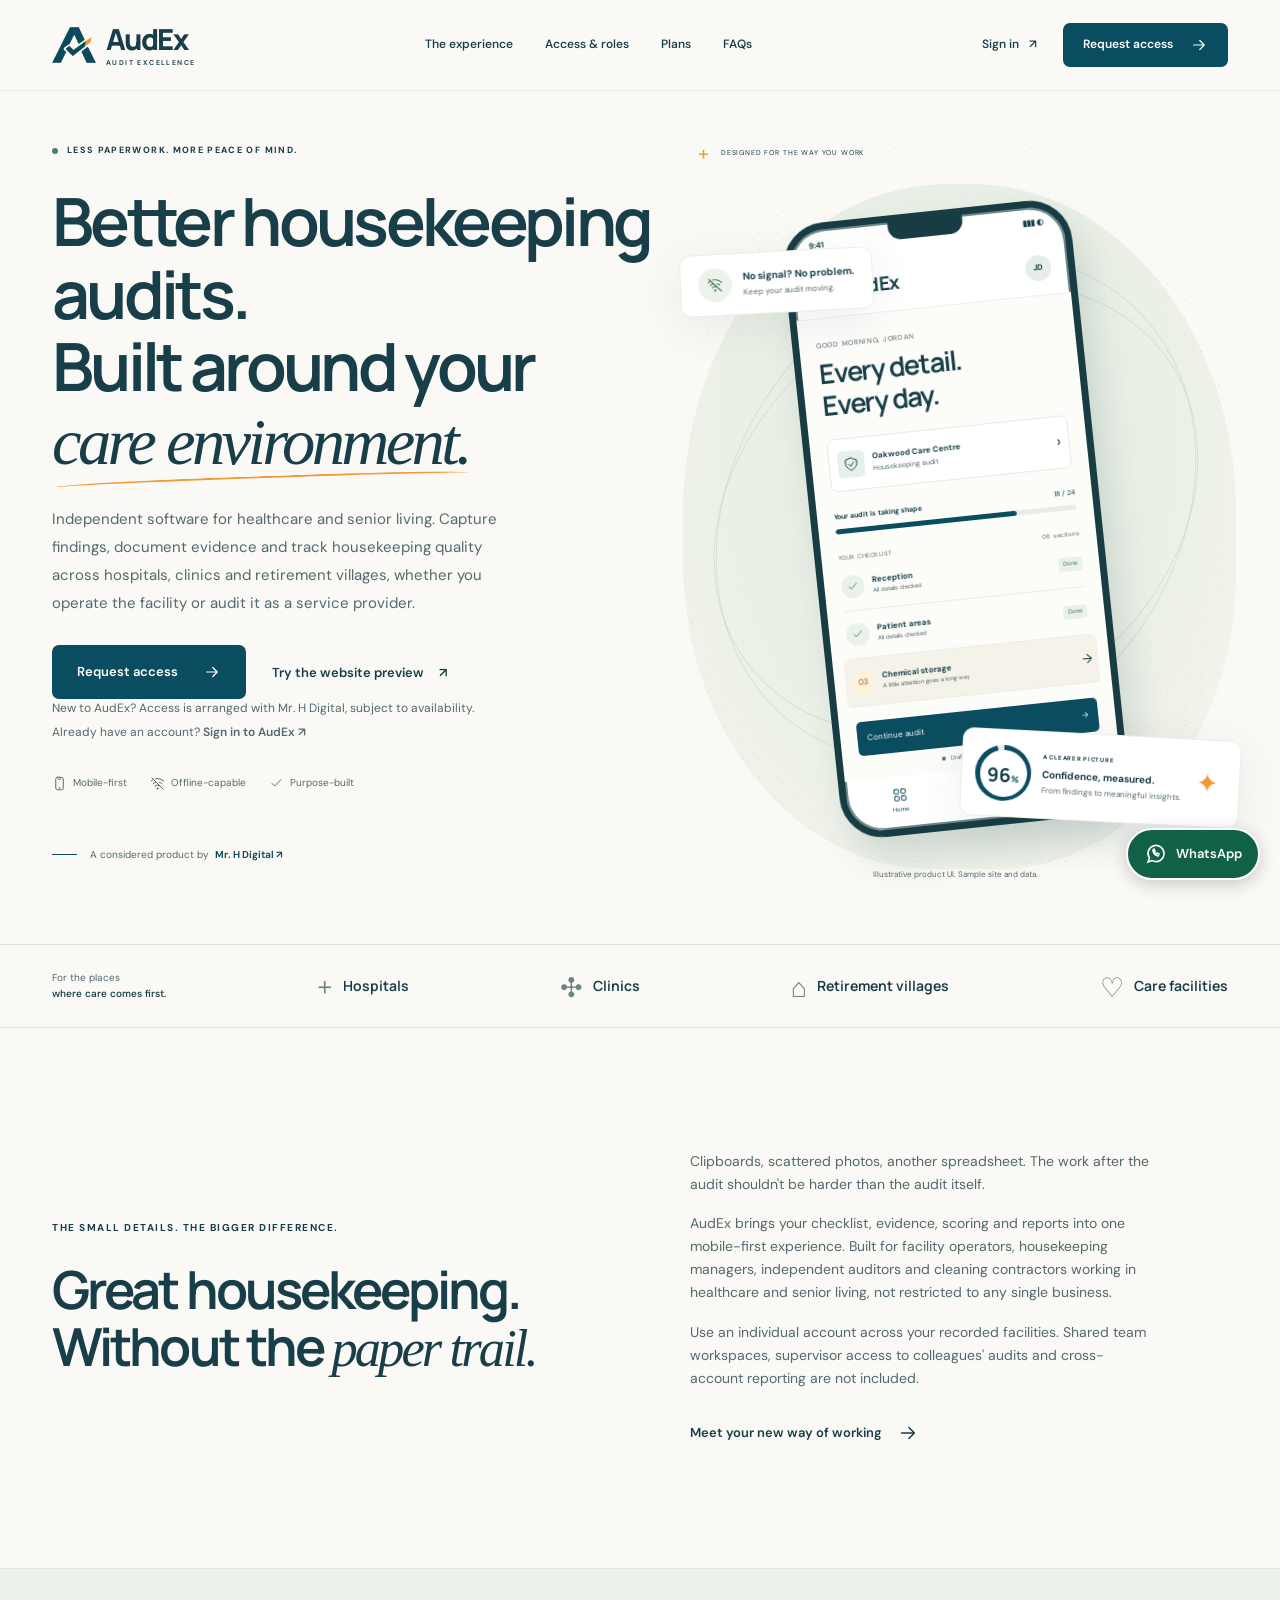
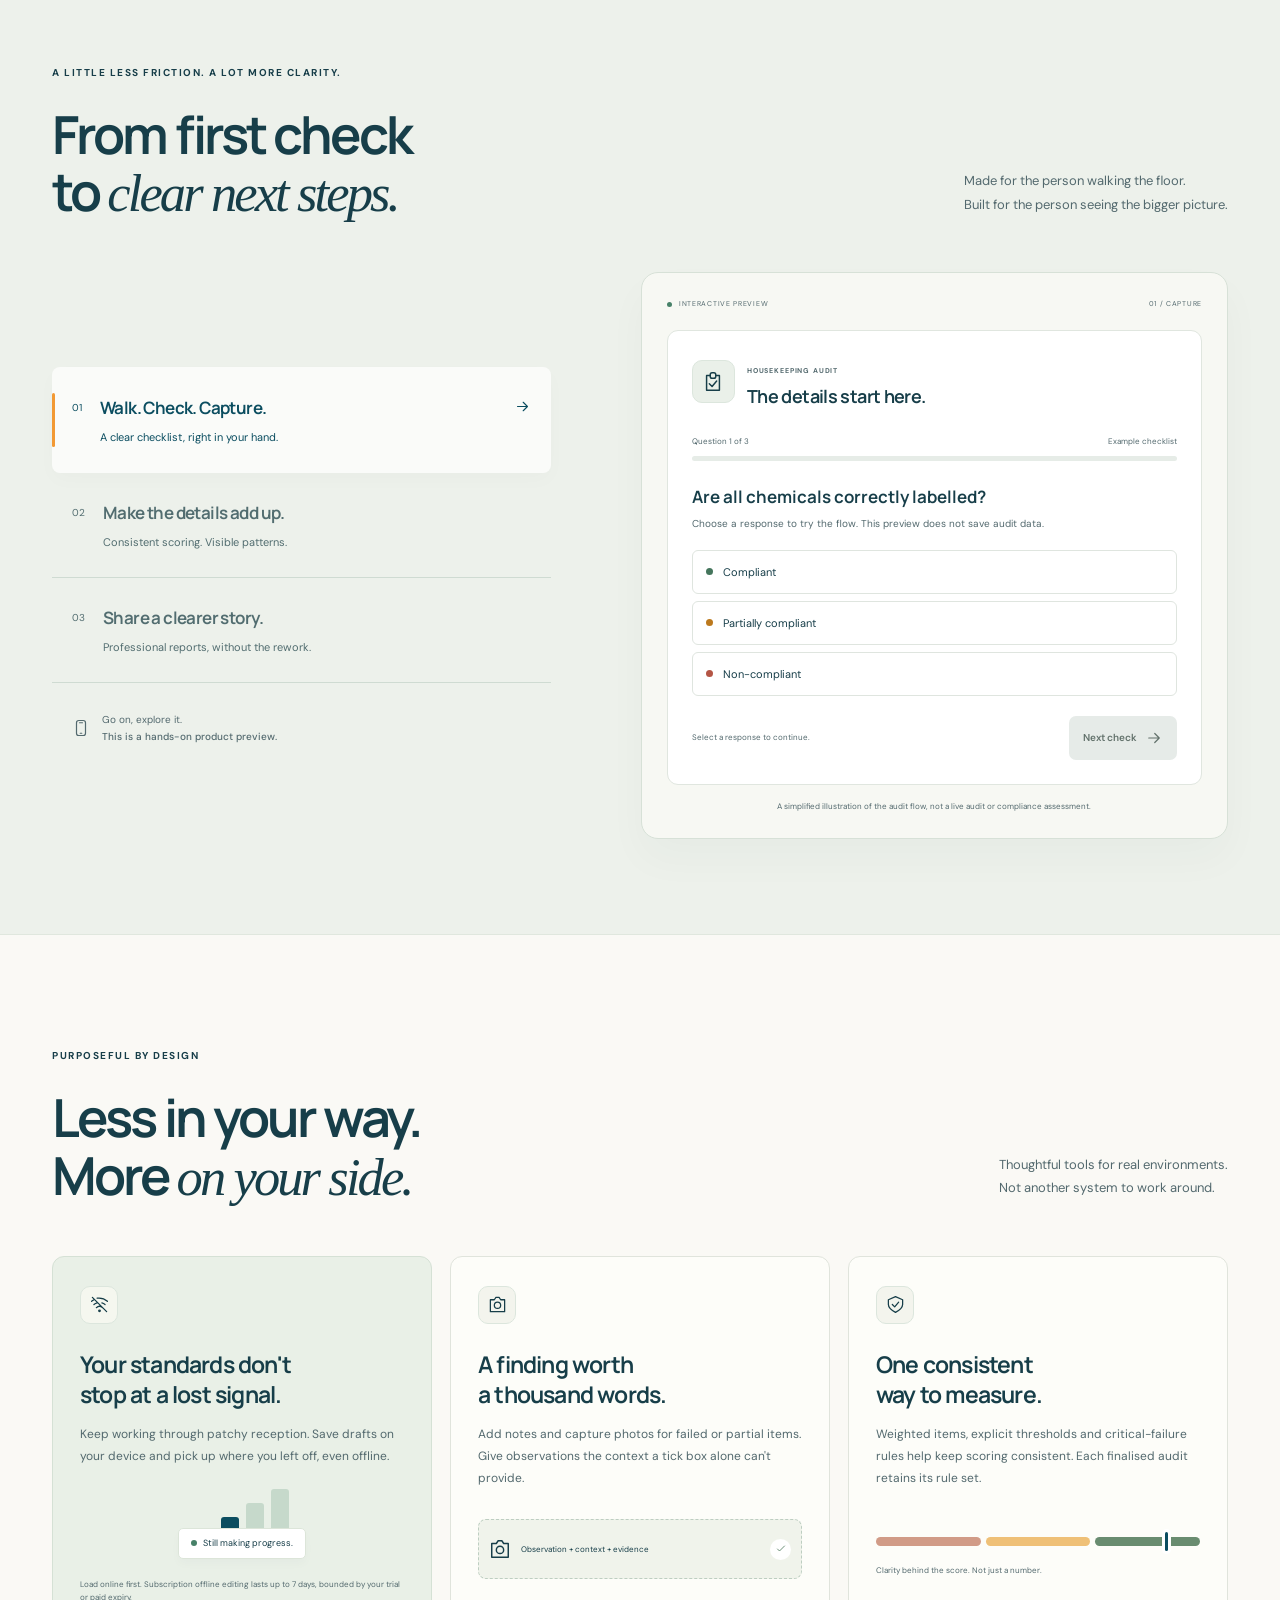
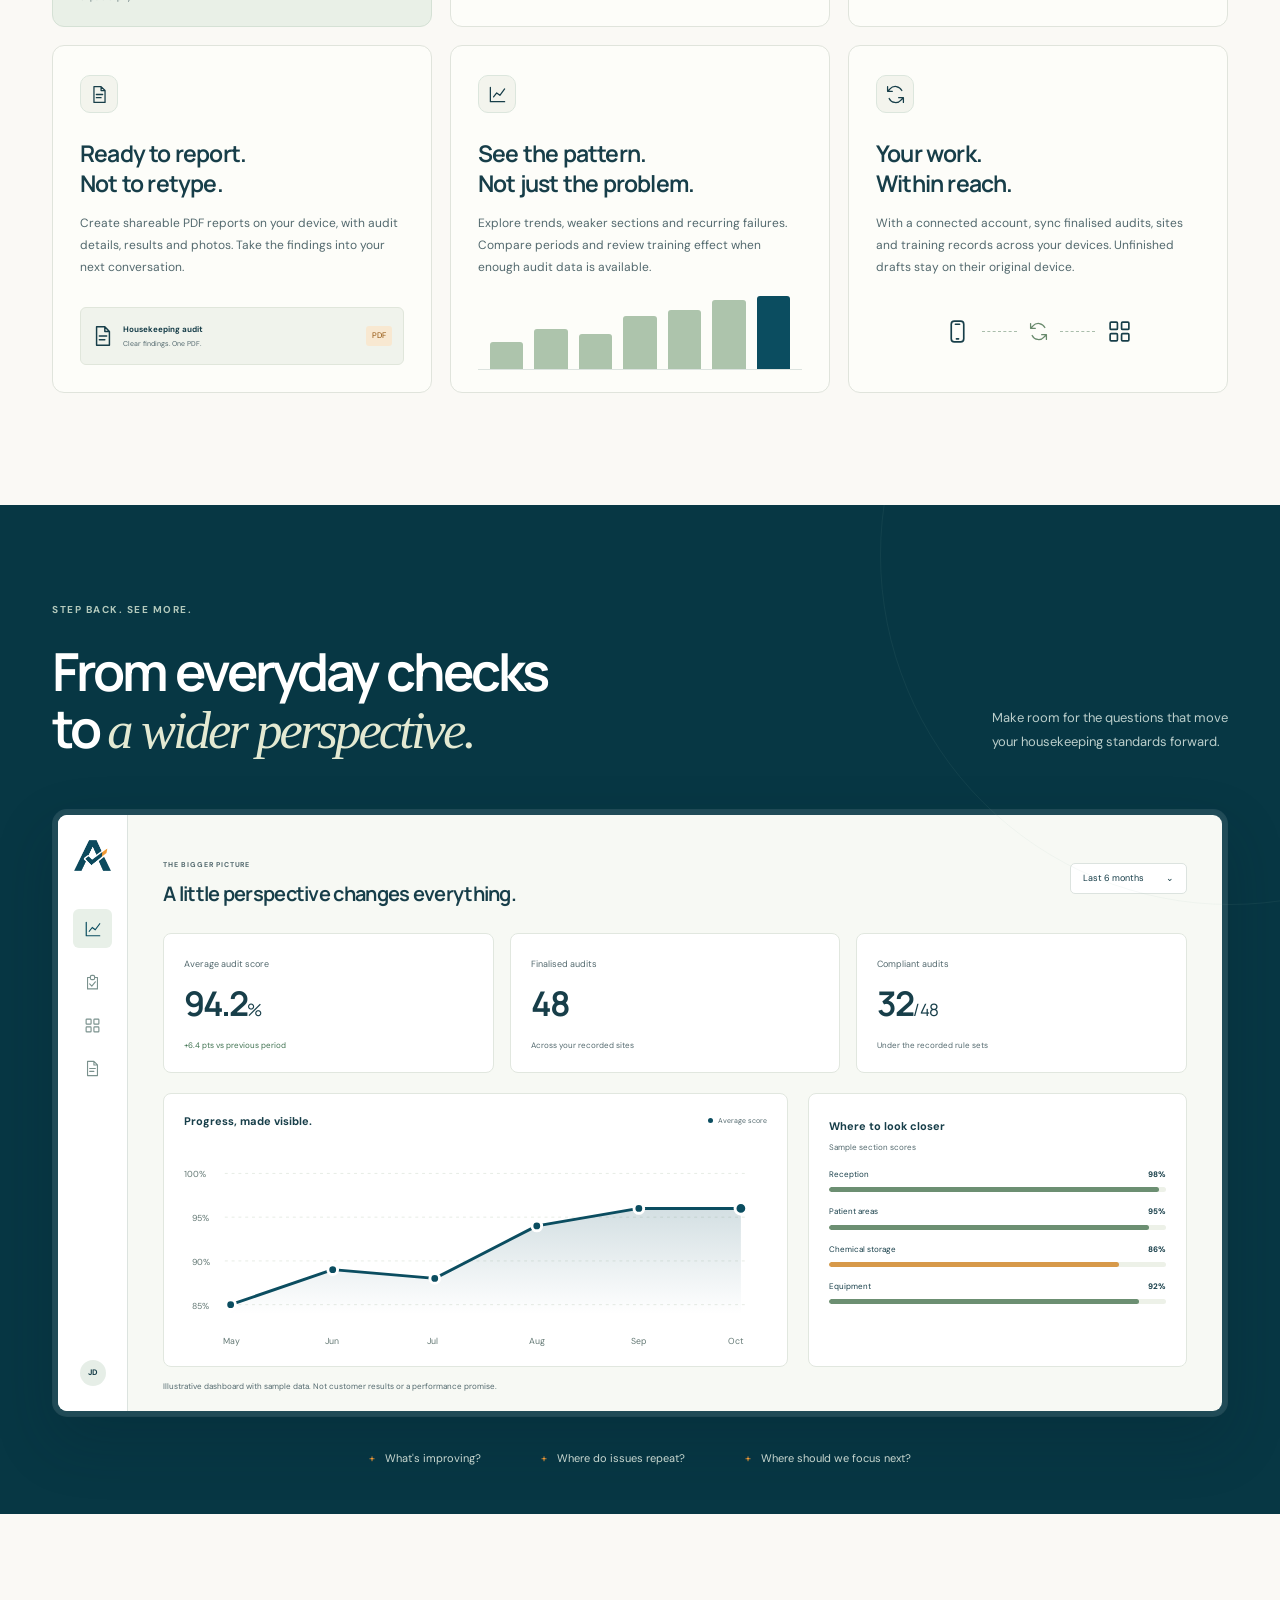
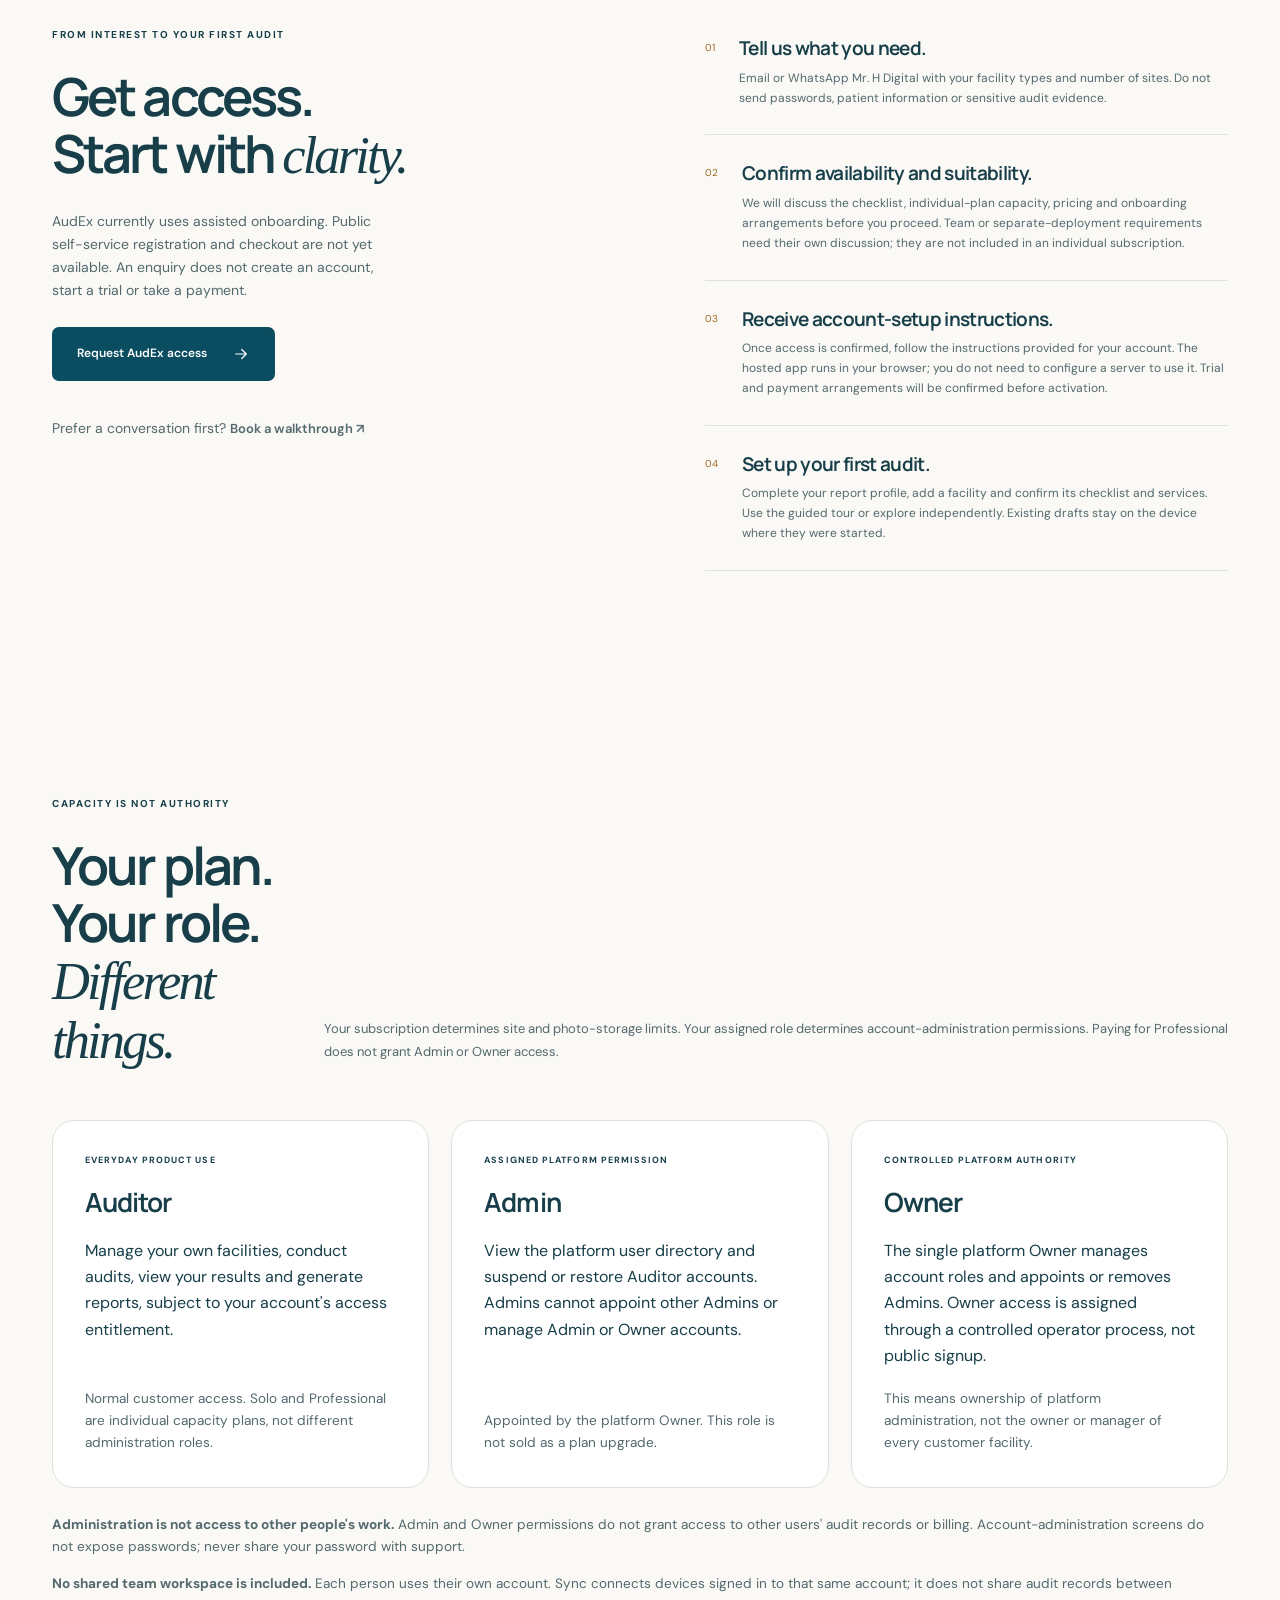
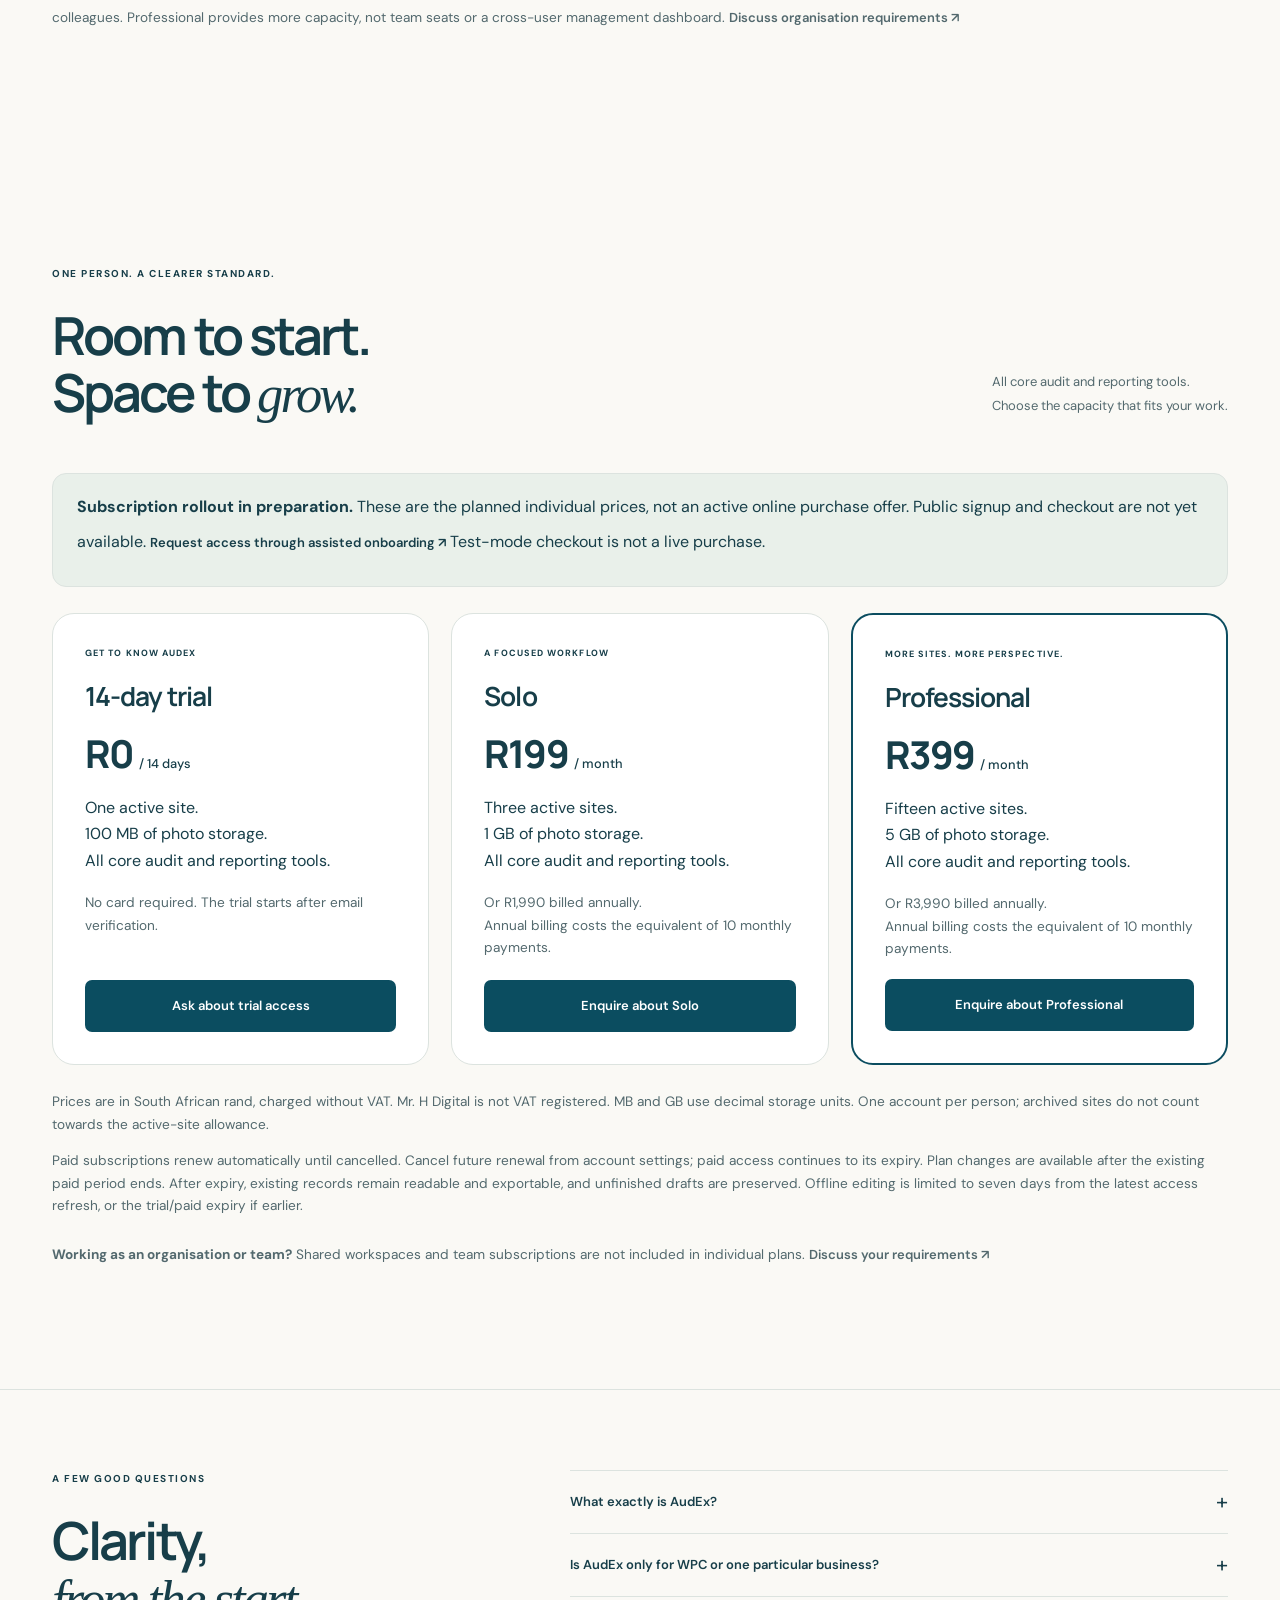
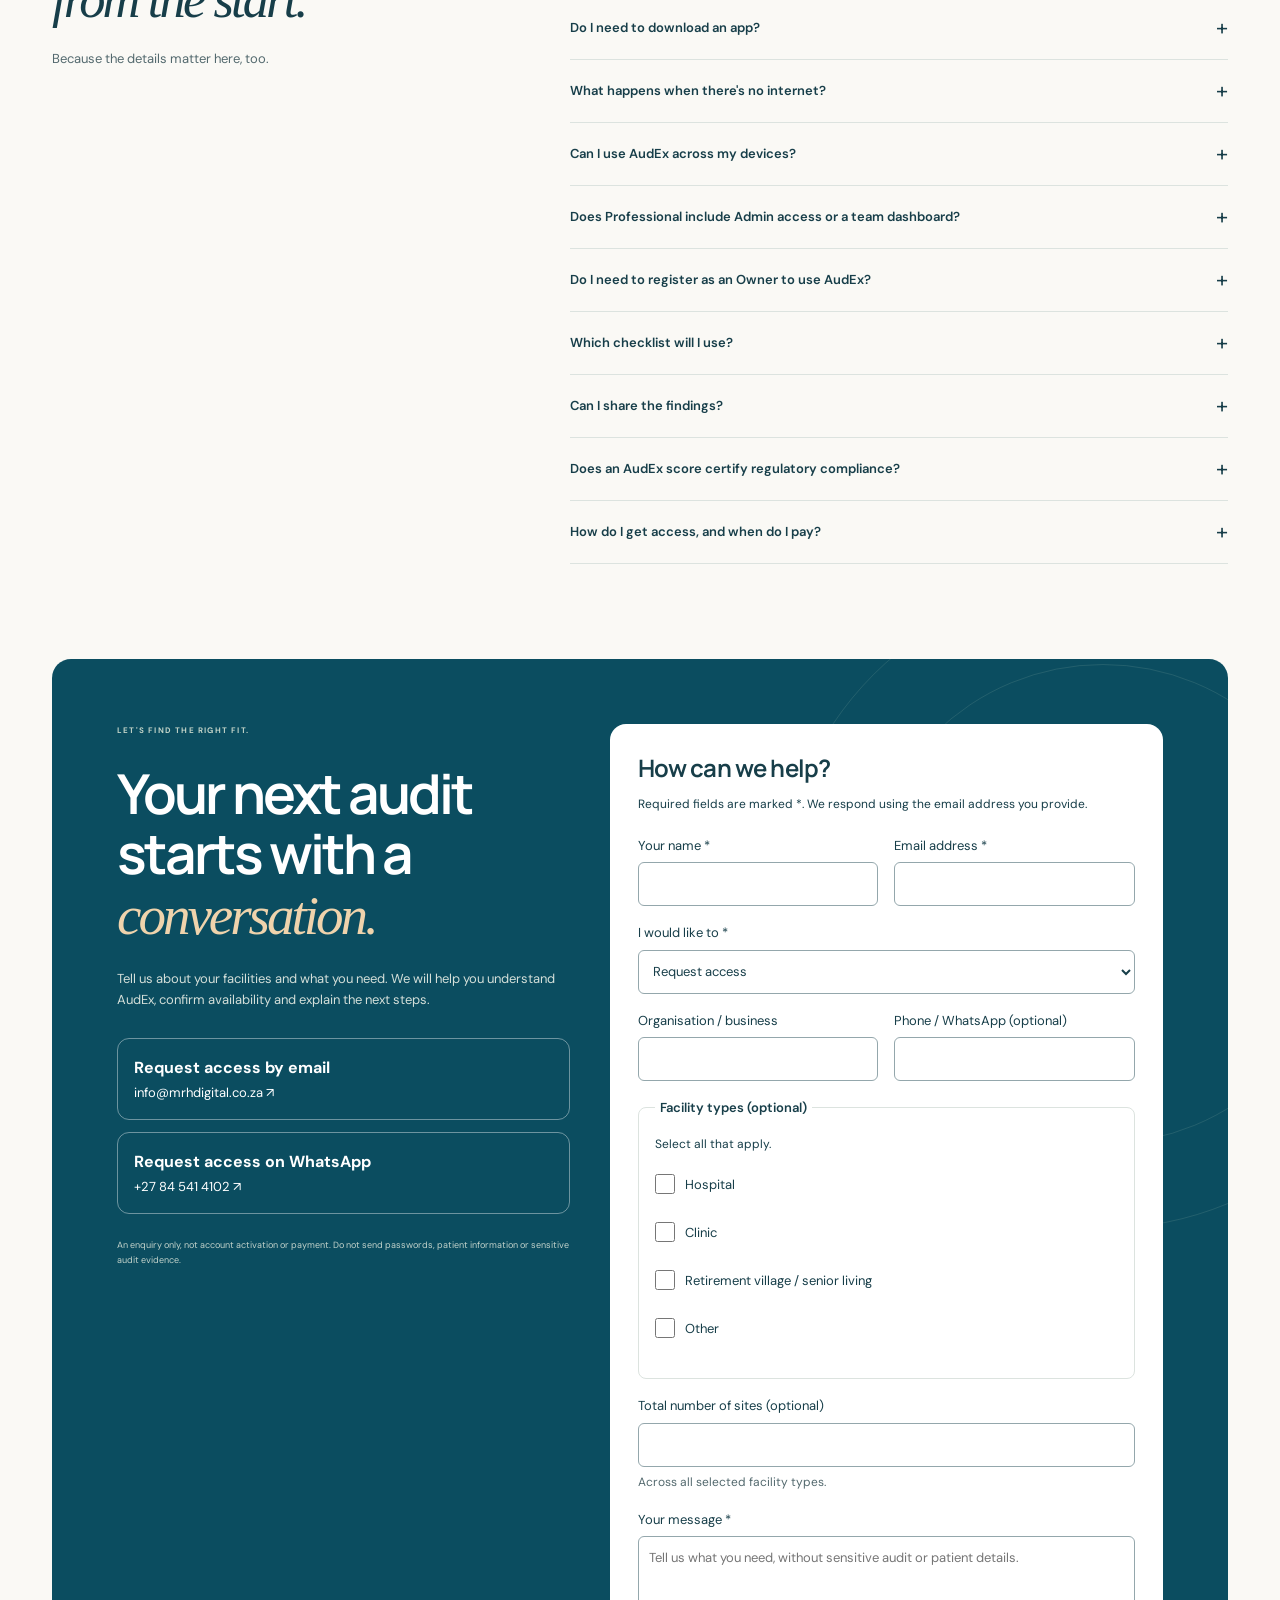
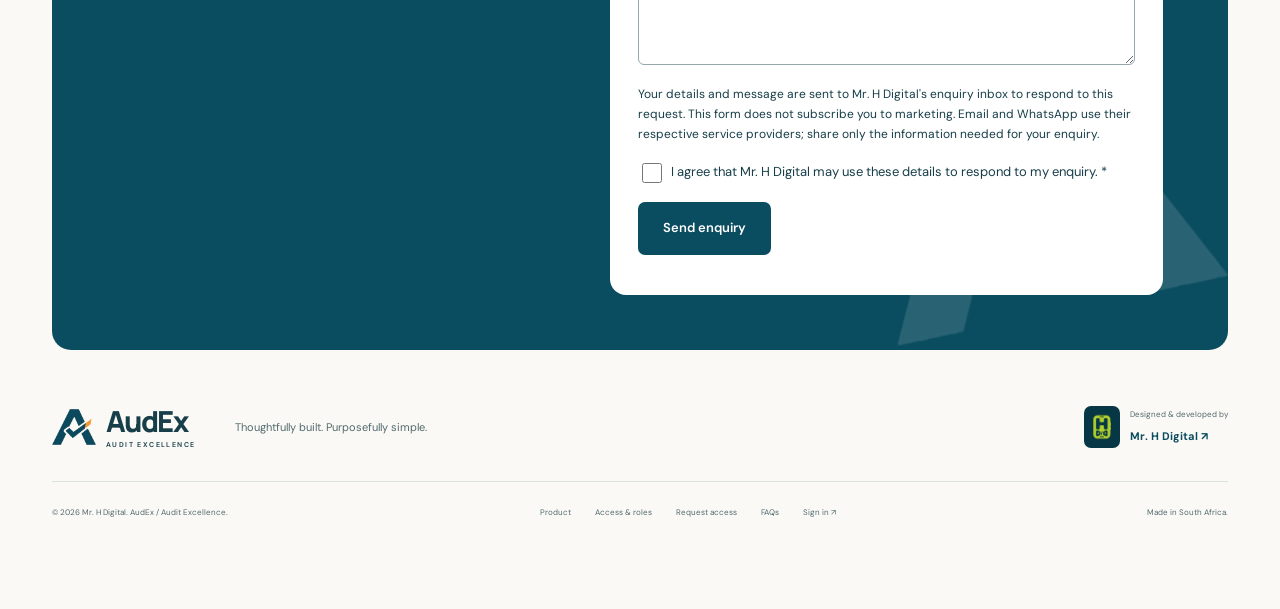
==== commit 61ee2699: "Replace AudEx facility dropdown with multi-select checkboxes Co-authored-by: Copilot <223556219+Copi" ====
--- a/audex/index.html
+++ b/audex/index.html
@@ -238,8 +238,18 @@
             <label class="enquiry-wide">I would like to *<select name="type" required><option value="ACCESS">Request access</option><option value="WALKTHROUGH">Book a walkthrough</option><option value="QUESTION">Ask a question</option></select></label>
             <label>Organisation / business<input name="organisation" autocomplete="organization" maxlength="160"></label>
             <label>Phone / WhatsApp (optional)<input name="phone" type="tel" autocomplete="tel" maxlength="40"></label>
-            <label>Facility type<select name="facilityType"><option value="">Not specified</option><option value="HOSPITAL">Hospital</option><option value="CLINIC">Clinic</option><option value="RETIREMENT_VILLAGE">Retirement village</option><option value="MIXED">Multiple types</option><option value="OTHER">Other</option></select></label>
-            <label>Number of sites (optional)<input name="sites" type="number" min="1" max="10000" inputmode="numeric"></label>
+            <fieldset class="enquiry-wide facility-types" aria-describedby="facility-types-help">
+              <legend>Facility types (optional)</legend>
+              <p id="facility-types-help">Select all that apply.</p>
+              <div class="facility-options">
+                <label><input name="facilityTypes" type="checkbox" value="HOSPITAL"> Hospital</label>
+                <label><input name="facilityTypes" type="checkbox" value="CLINIC"> Clinic</label>
+                <label><input name="facilityTypes" type="checkbox" value="RETIREMENT_VILLAGE"> Retirement village / senior living</label>
+                <label><input name="facilityTypes" id="facility-other" type="checkbox" value="OTHER" aria-controls="facility-other-details" aria-expanded="false"> Other</label>
+              </div>
+              <label id="facility-other-details" hidden>Please specify the other facility type *<input name="otherFacilityType" maxlength="160" disabled></label>
+            </fieldset>
+            <label class="enquiry-wide">Total number of sites (optional)<input name="sites" type="number" min="1" max="10000" inputmode="numeric" aria-describedby="sites-help"><span id="sites-help">Across all selected facility types.</span></label>
             <label class="enquiry-wide">Your message *<textarea name="message" rows="5" required maxlength="3000" aria-describedby="enquiry-privacy" placeholder="Tell us what you need, without sensitive audit or patient details."></textarea></label>
           </div>
           <div class="enquiry-trap" aria-hidden="true"><label>Leave this field empty<input name="website" tabindex="-1" autocomplete="off"></label></div>
--- a/audex/styles.css
+++ b/audex/styles.css
@@ -90,6 +90,13 @@
 .enquiry-form input, .enquiry-form select, .enquiry-form textarea { width: 100%; min-width: 0; min-height: 44px; padding: 10px; border: 1px solid #94a7ac; border-radius: 6px; background: white; color: var(--ink); font: inherit; }
 .enquiry-form textarea { resize: vertical; }
 .enquiry-wide { grid-column: 1 / -1; }
+.facility-types { min-width: 0; margin: 0; padding: 16px; border: 1px solid var(--line); border-radius: 8px; }
+.facility-types legend { padding-inline: 5px; font-size: 13px; font-weight: 600; }
+.facility-types #facility-types-help { margin-block: 0 8px; }
+.facility-options { display: grid; gap: 4px; margin-bottom: 12px; }
+.facility-options label { display: flex; align-items: center; min-height: 44px; cursor: pointer; }
+.facility-options input { flex: 0 0 20px; width: 20px; min-height: 20px; margin: 0 4px 0 0; accent-color: var(--teal); }
+#sites-help { font-size: 12px; color: var(--muted); }
 .enquiry-form .enquiry-consent { display: flex; align-items: flex-start; margin-block: 16px; }
 .enquiry-consent input { flex: 0 0 20px; width: 20px; min-height: 20px; margin-top: 2px; }
 .enquiry-trap { position: absolute; left: -10000px; width: 1px; height: 1px; overflow: hidden; }
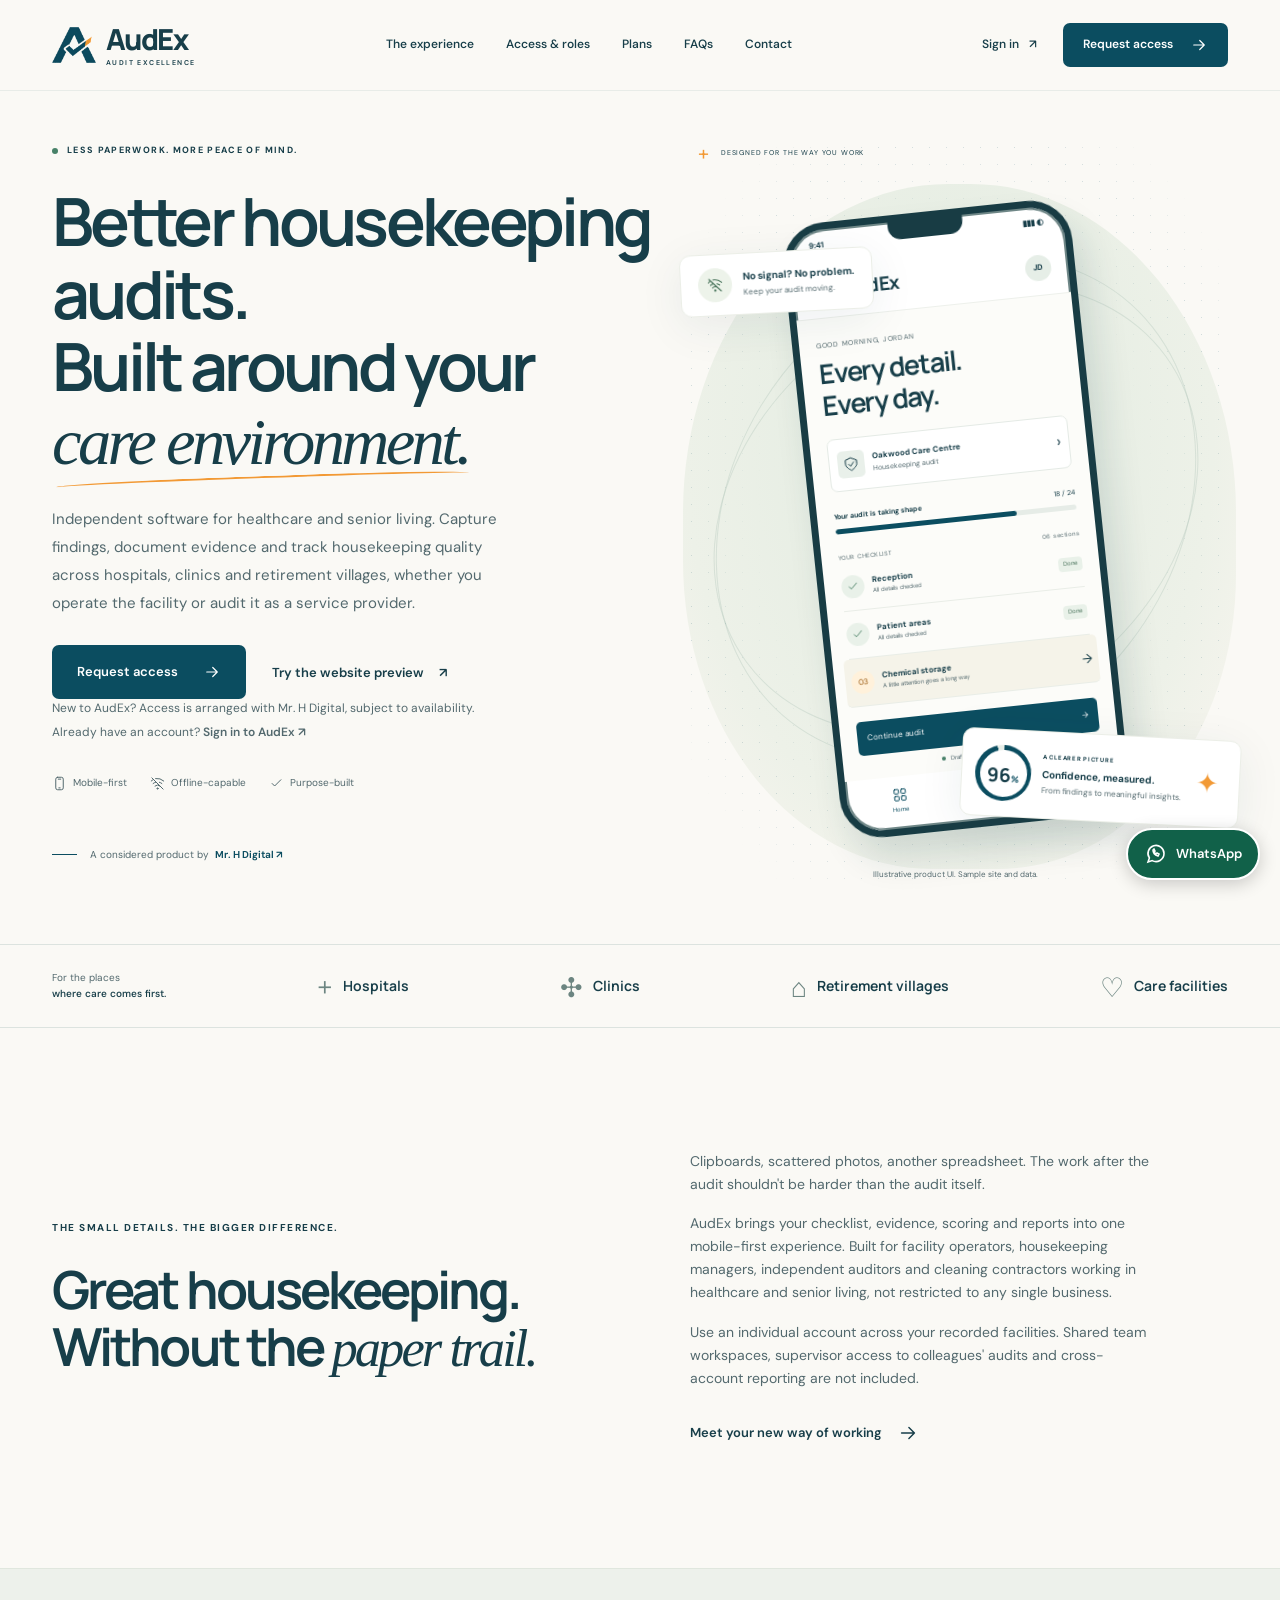
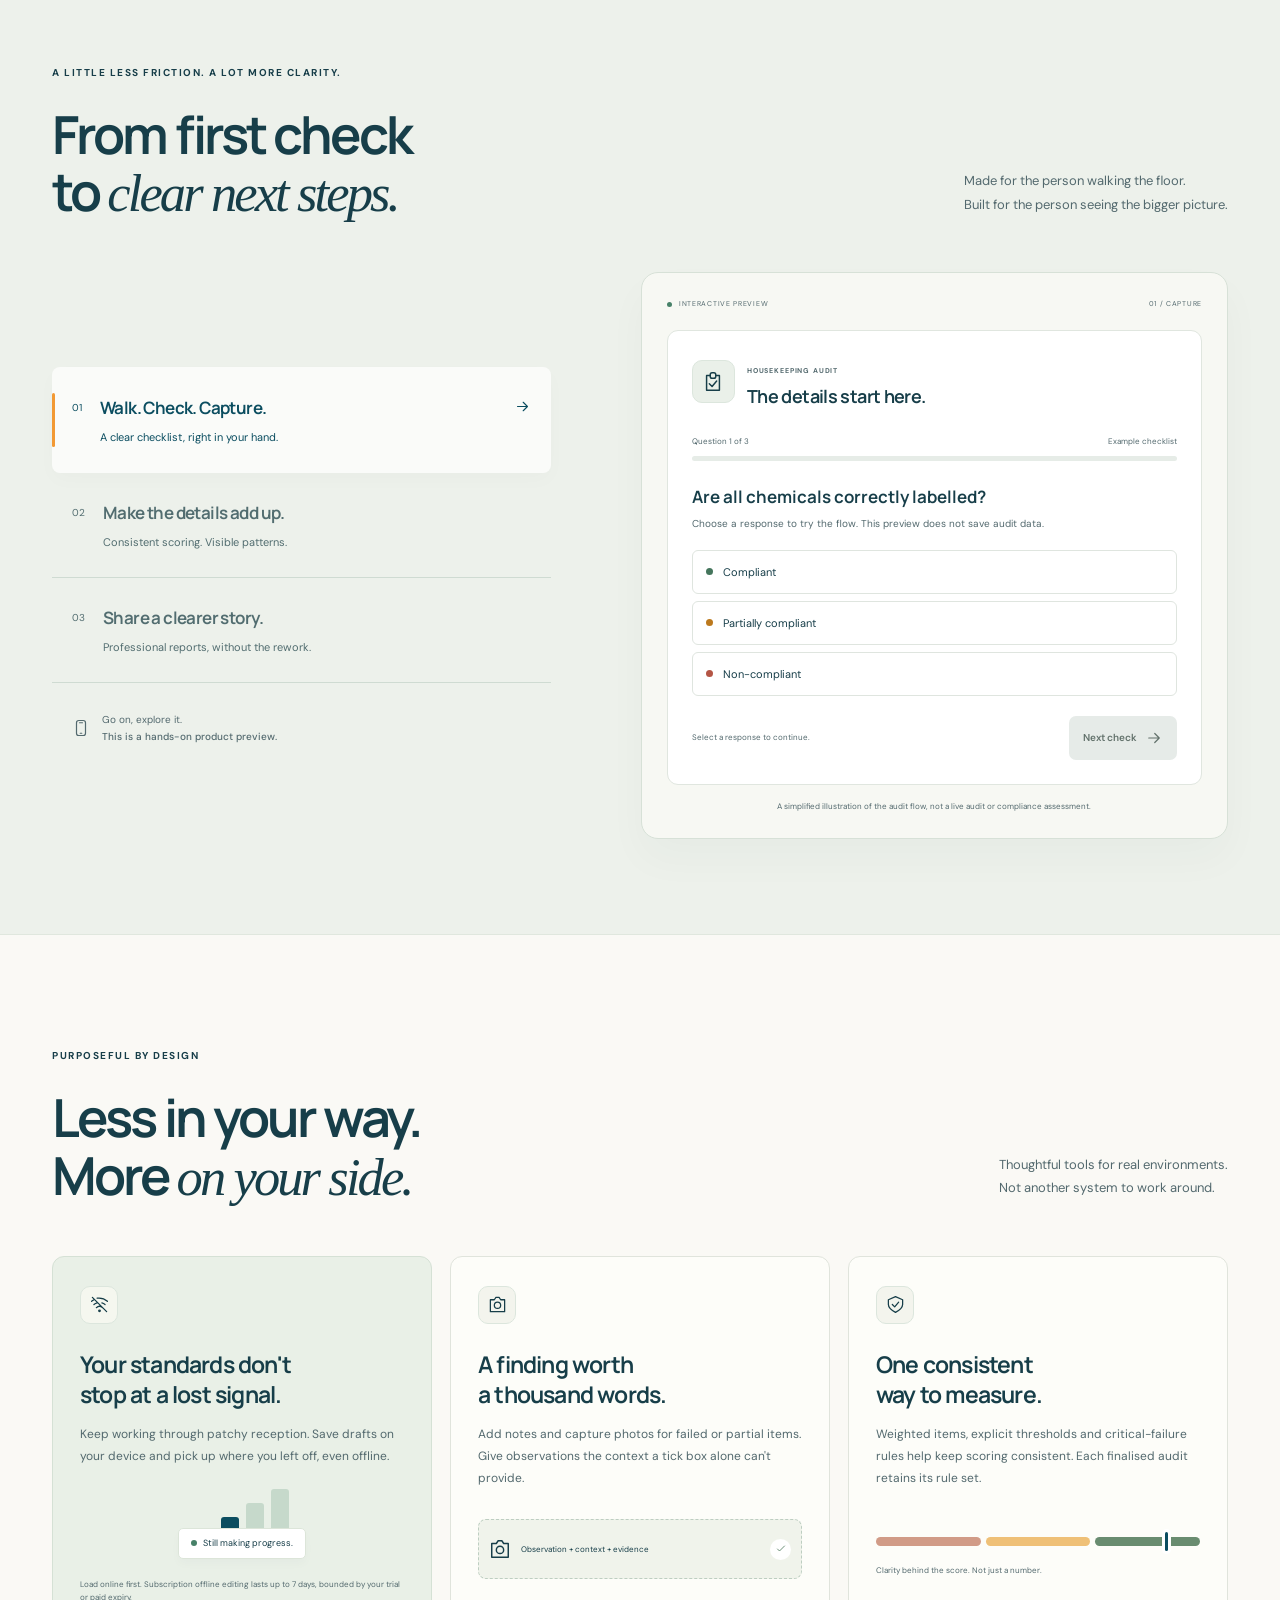
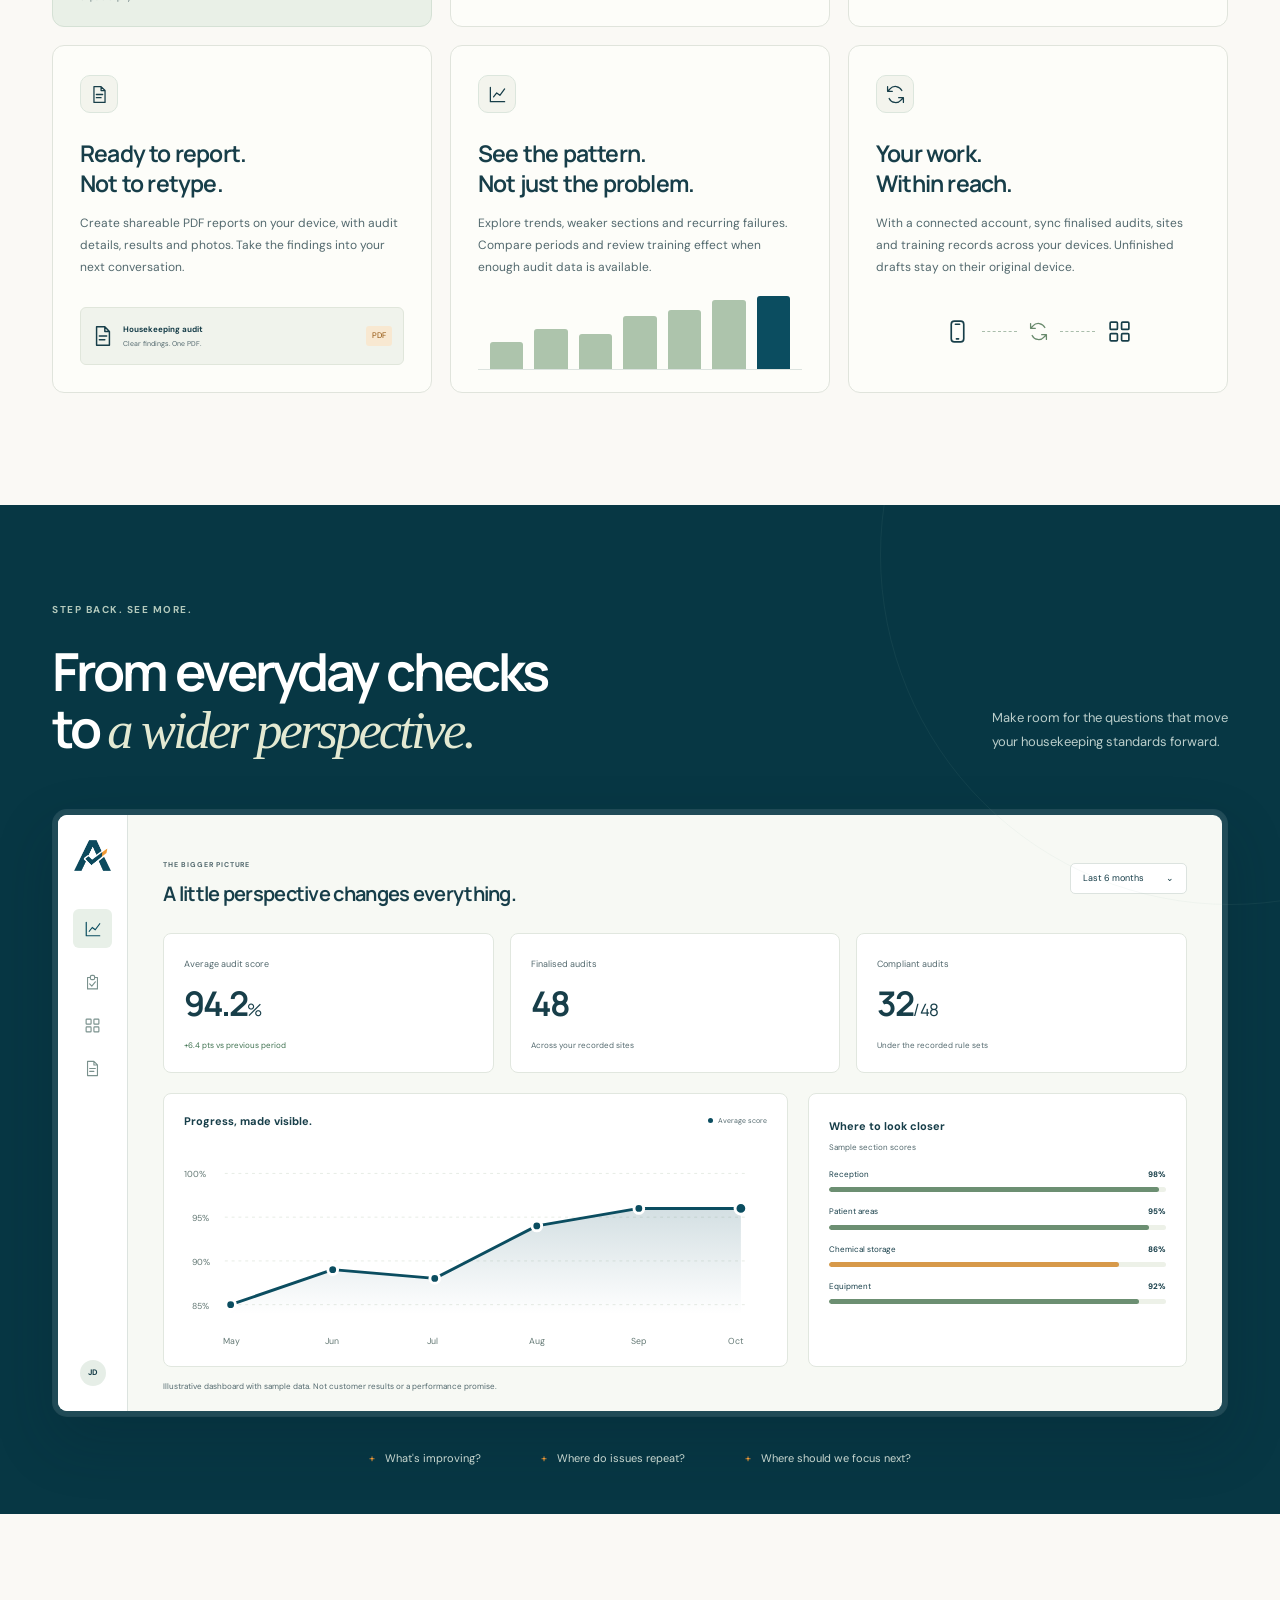
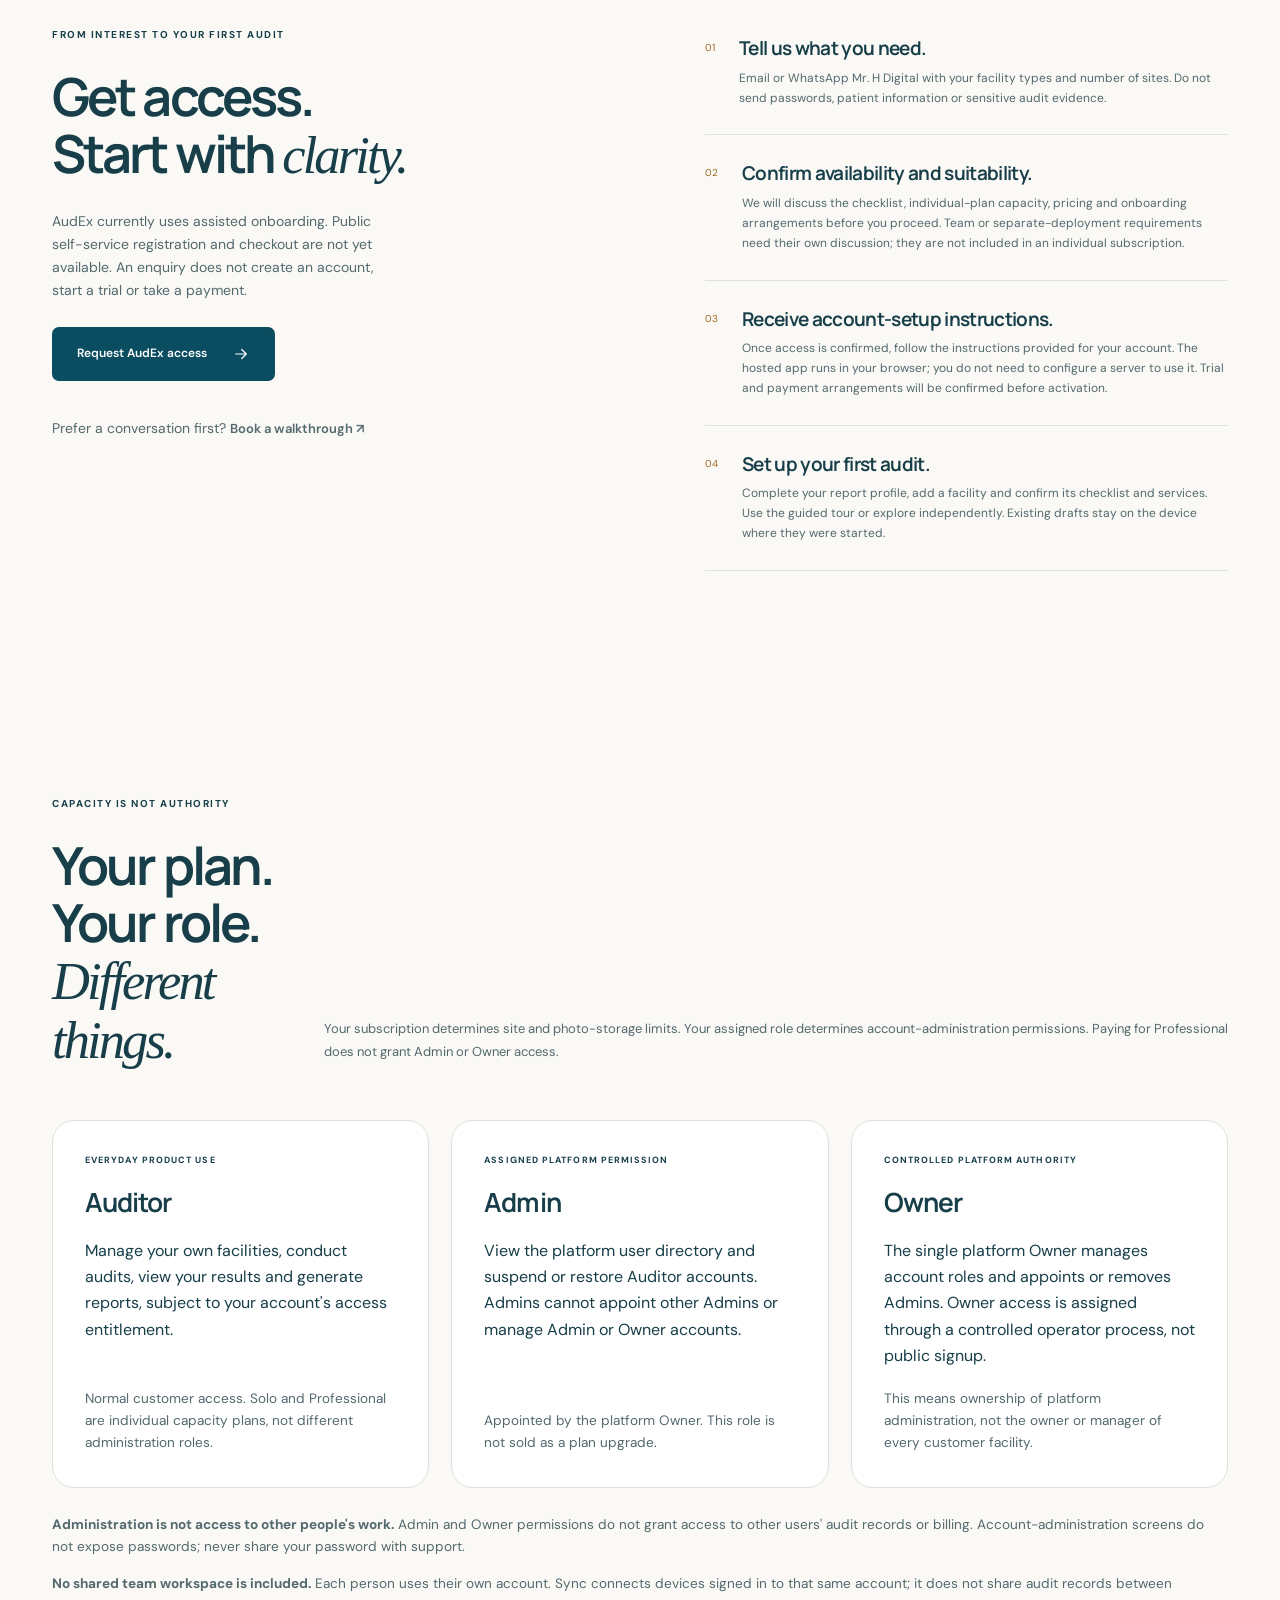
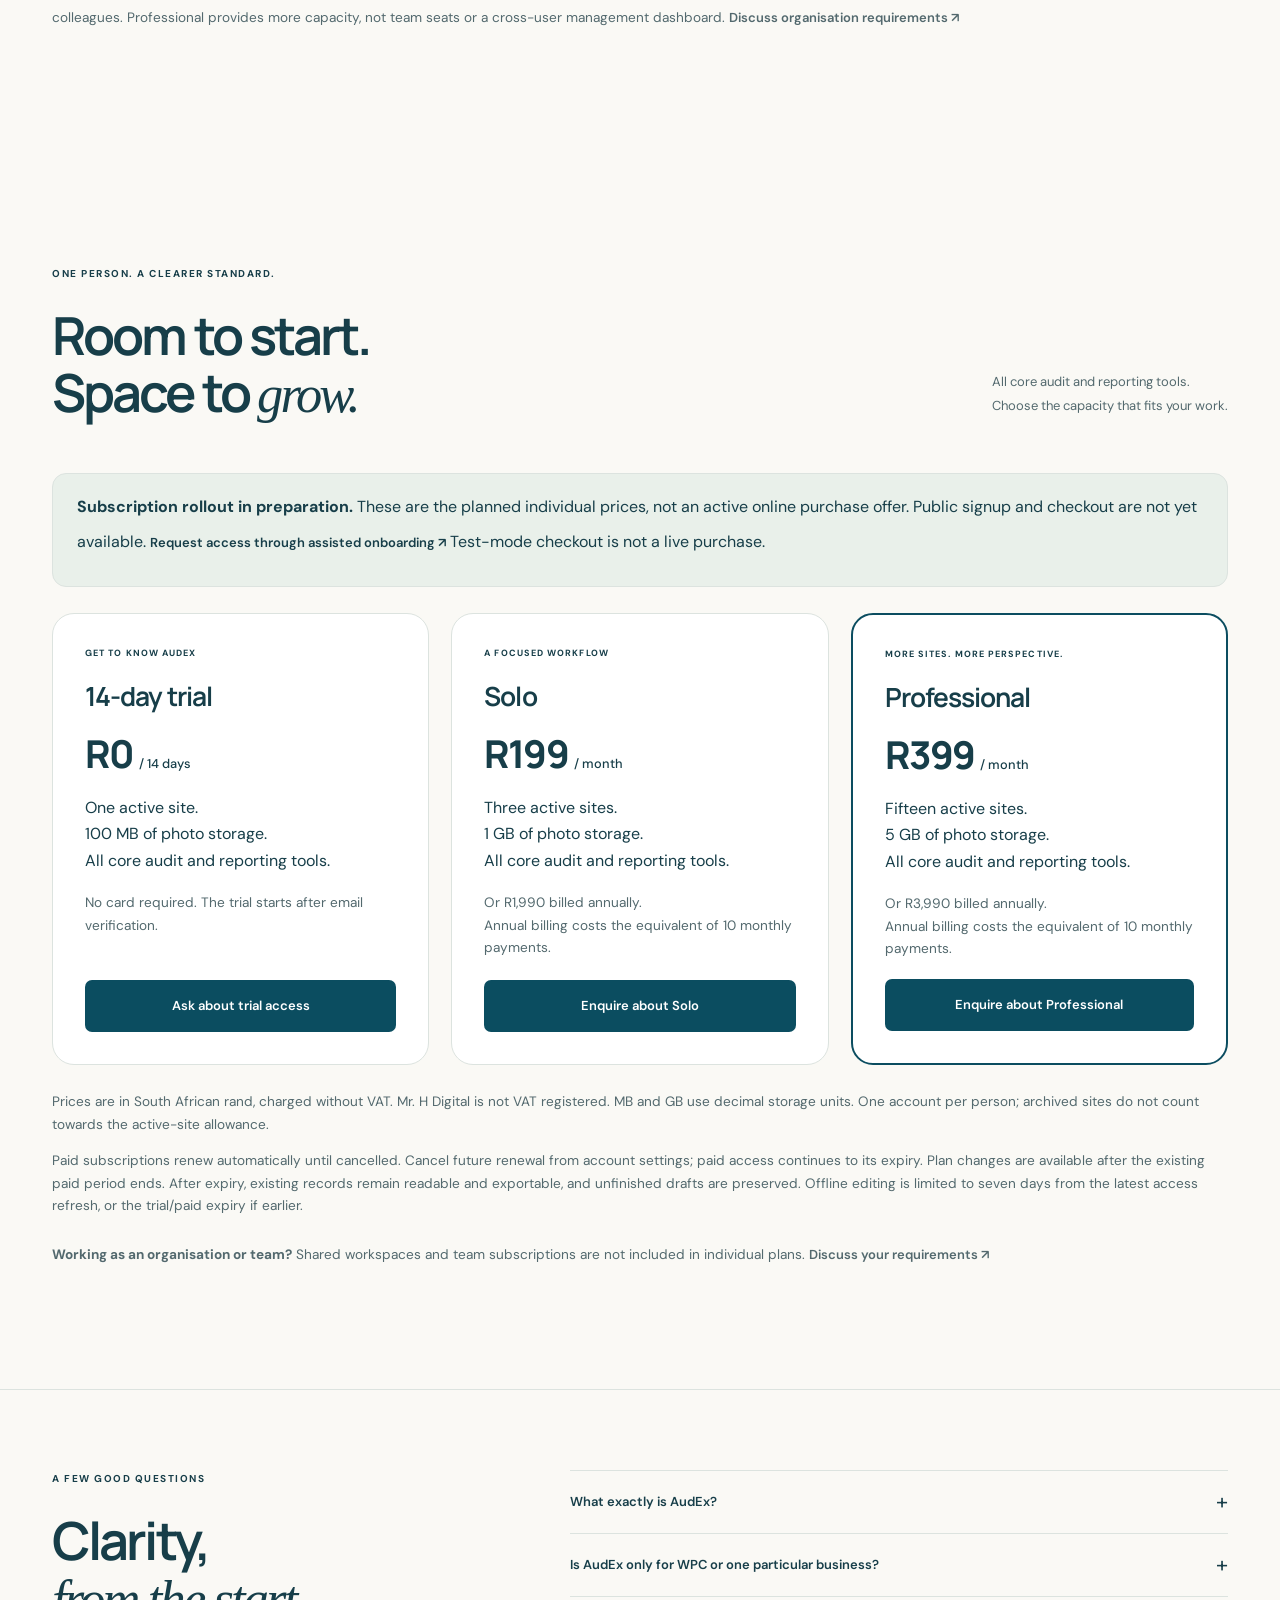
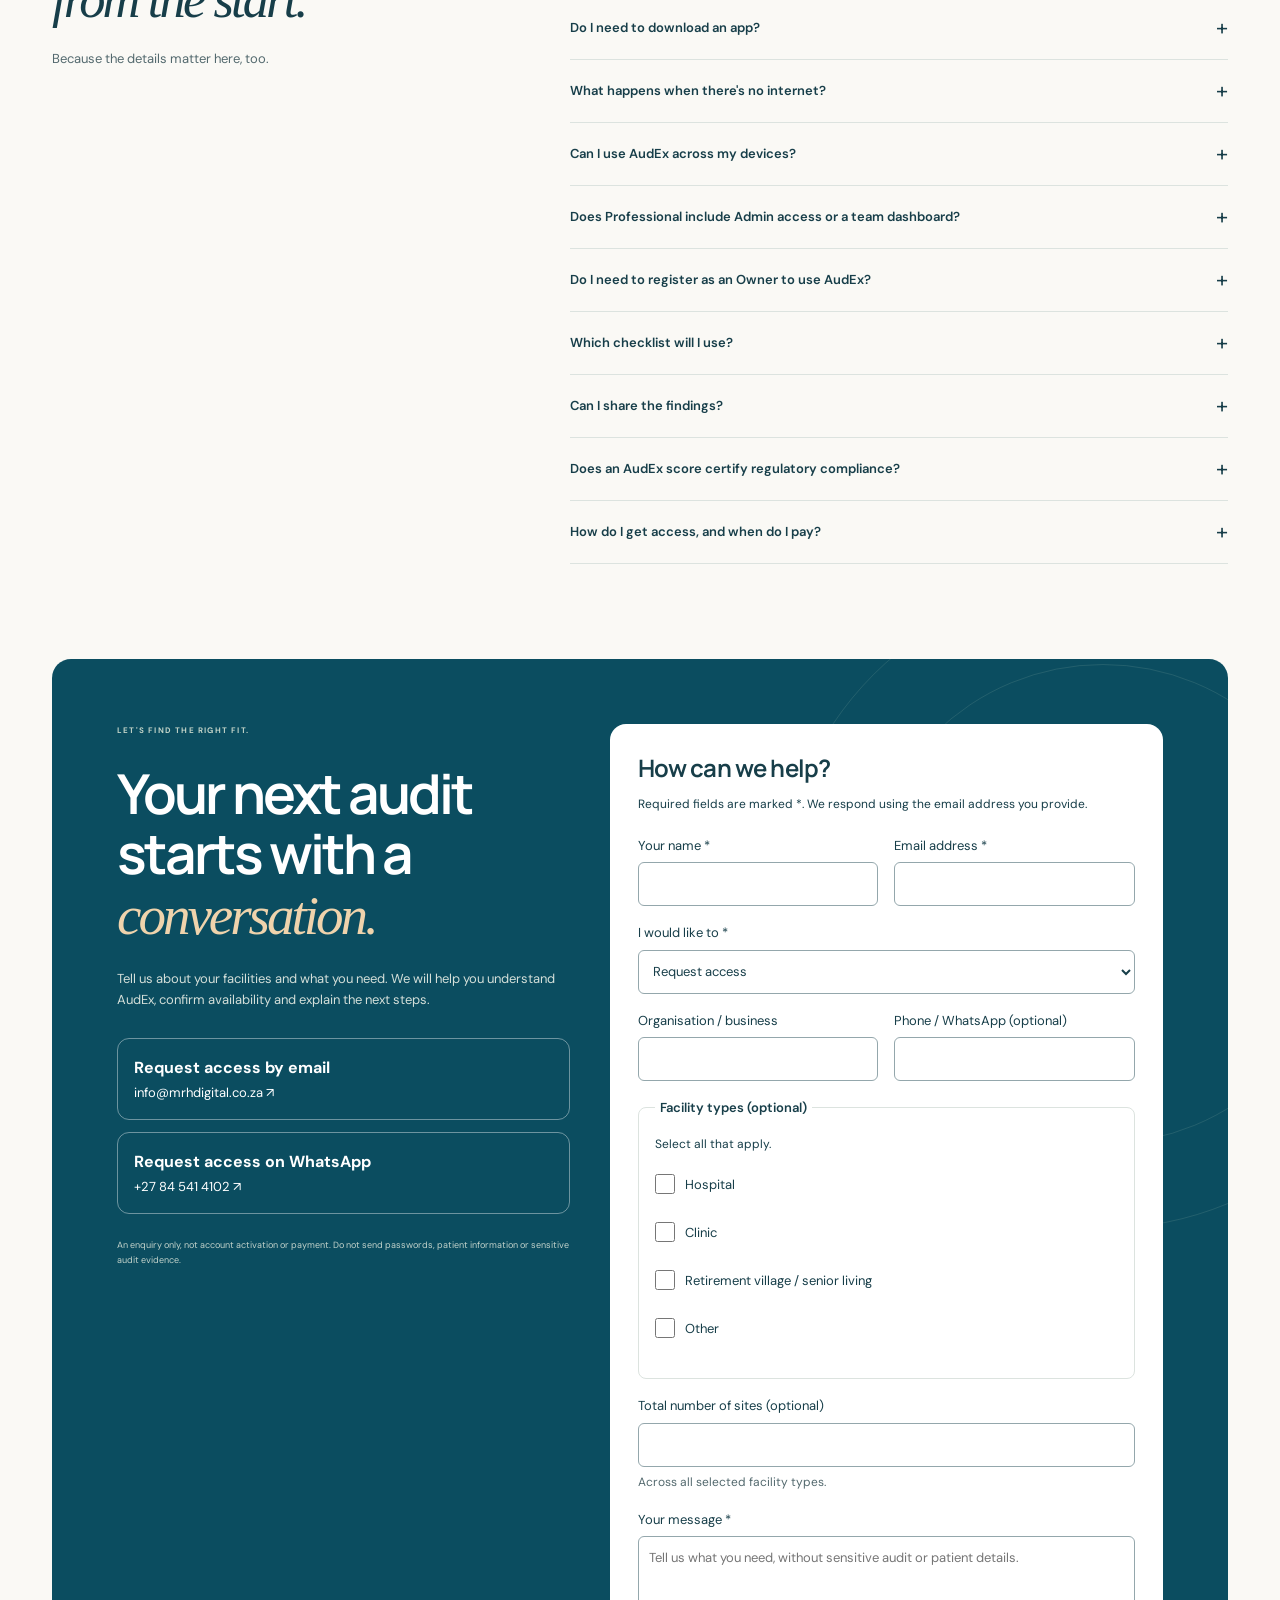
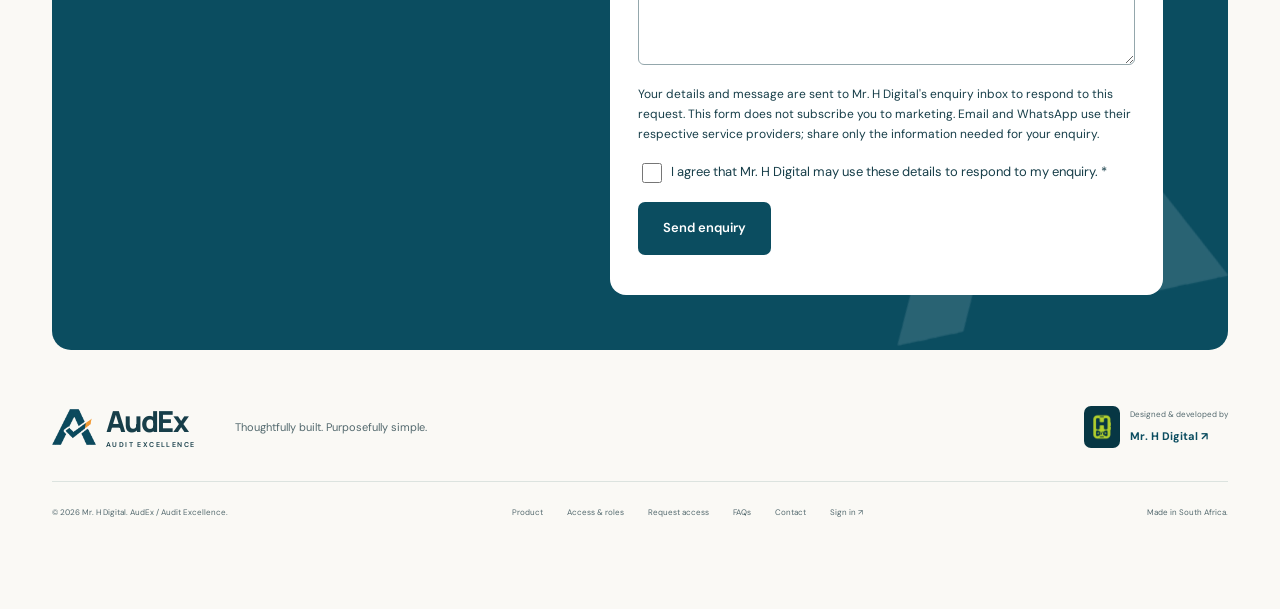
==== commit 9c1ddc07: "Add AudEx contact links to site navigation Co-authored-by: Copilot <223556219+Copilot@users.noreply." ====
--- a/audex/index.html
+++ b/audex/index.html
@@ -55,11 +55,11 @@
   <header class="site-header">
     <div class="container nav-row">
       <a class="brand" href="#top" aria-label="AudEx home"><img src="assets/audex-mark.webp" width="44" height="36" alt=""><span>AudEx<small>AUDIT EXCELLENCE</small></span></a>
-      <nav class="desktop-nav" aria-label="Main navigation"><a href="#experience">The experience</a><a href="#access">Access &amp; roles</a><a href="#pricing">Plans</a><a href="#questions">FAQs</a></nav>
+      <nav class="desktop-nav" aria-label="Main navigation"><a href="#experience">The experience</a><a href="#access">Access &amp; roles</a><a href="#pricing">Plans</a><a href="#questions">FAQs</a><a href="#contact">Contact</a></nav>
       <div class="nav-actions"><a class="nav-app" href="https://audex.mrhdigital.co.za/">Sign in <span aria-hidden="true">&#8599;</span></a><a class="button button-small" href="#get-started">Request access <svg class="icon"><use href="#i-arrow"/></svg></a></div>
       <button class="menu-toggle" type="button" aria-expanded="false" aria-controls="mobile-nav" aria-label="Open navigation"><span></span><span></span></button>
     </div>
-    <nav class="mobile-nav" id="mobile-nav" aria-label="Mobile navigation" hidden><a href="#experience">The experience</a><a href="#features">Why AudEx</a><a href="#access">Access &amp; roles</a><a href="#pricing">Plans &amp; pricing</a><a href="#questions">FAQs</a><a href="#get-started">Request access</a><a href="https://audex.mrhdigital.co.za/">Sign in to AudEx &#8599;</a></nav>
+    <nav class="mobile-nav" id="mobile-nav" aria-label="Mobile navigation" hidden><a href="#experience">The experience</a><a href="#features">Why AudEx</a><a href="#access">Access &amp; roles</a><a href="#pricing">Plans &amp; pricing</a><a href="#questions">FAQs</a><a href="#contact">Contact</a><a href="#get-started">Request access</a><a href="https://audex.mrhdigital.co.za/">Sign in to AudEx &#8599;</a></nav>
   </header>
 
   <main id="main">
@@ -264,6 +264,6 @@
   </main>
   <a class="whatsapp-float" href="https://wa.me/27845414102?text=Hi%20Mr.%20H%20Digital%2C%20I%27d%20like%20to%20ask%20about%20AudEx." target="_blank" rel="noopener noreferrer" aria-label="Enquire about AudEx on WhatsApp (opens in a new tab)"><svg viewBox="0 0 24 24" aria-hidden="true"><path d="M20 11.6a8 8 0 0 1-11.8 7L4 20l1.4-4.1A8 8 0 1 1 20 11.6Z"/><path d="M9 8c0 3 2 5 5 6l1-2-2-1-1 1-2-2 1-1-1-2Z"/></svg><span>WhatsApp</span></a>
 
-  <footer class="site-footer container"><div class="footer-top"><a class="brand" href="#top" aria-label="AudEx home"><img src="assets/audex-mark.webp" width="44" height="36" alt=""><span>AudEx<small>AUDIT EXCELLENCE</small></span></a><p>Thoughtfully built. Purposefully simple.</p><a class="footer-maker" href="https://www.mrhdigital.co.za/"><img src="assets/mrh-digital-badge.webp" width="42" height="42" alt="">Designed &amp; developed by <strong>Mr. H Digital &#8599;</strong></a></div><div class="footer-bottom"><span>&copy; <span id="year">2026</span> Mr. H Digital. AudEx / Audit Excellence.</span><nav aria-label="Footer navigation"><a href="#features">Product</a><a href="#access">Access &amp; roles</a><a href="#get-started">Request access</a><a href="#questions">FAQs</a><a href="https://audex.mrhdigital.co.za/">Sign in &#8599;</a></nav><span>Made in South Africa.</span></div></footer>
+  <footer class="site-footer container"><div class="footer-top"><a class="brand" href="#top" aria-label="AudEx home"><img src="assets/audex-mark.webp" width="44" height="36" alt=""><span>AudEx<small>AUDIT EXCELLENCE</small></span></a><p>Thoughtfully built. Purposefully simple.</p><a class="footer-maker" href="https://www.mrhdigital.co.za/"><img src="assets/mrh-digital-badge.webp" width="42" height="42" alt="">Designed &amp; developed by <strong>Mr. H Digital &#8599;</strong></a></div><div class="footer-bottom"><span>&copy; <span id="year">2026</span> Mr. H Digital. AudEx / Audit Excellence.</span><nav aria-label="Footer navigation"><a href="#features">Product</a><a href="#access">Access &amp; roles</a><a href="#get-started">Request access</a><a href="#questions">FAQs</a><a href="#contact">Contact</a><a href="https://audex.mrhdigital.co.za/">Sign in &#8599;</a></nav><span>Made in South Africa.</span></div></footer>
 </body>
 </html>
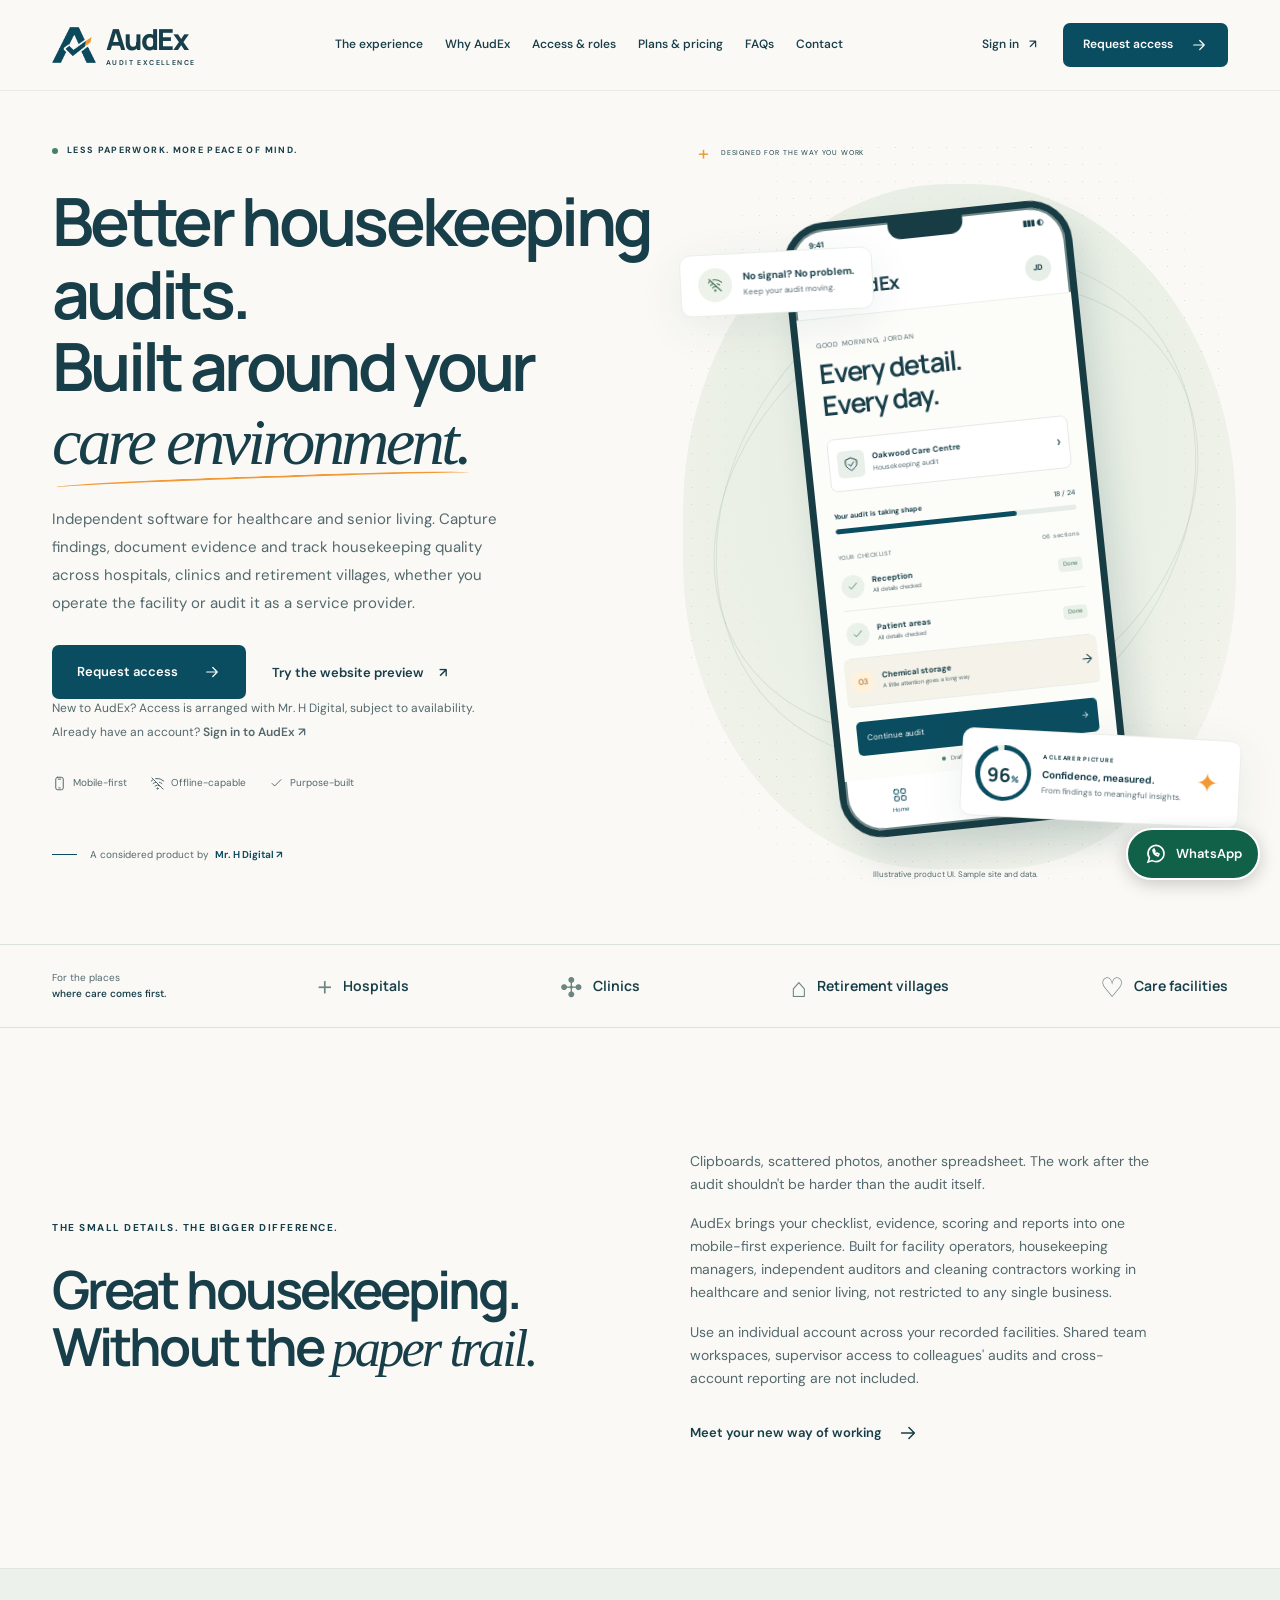
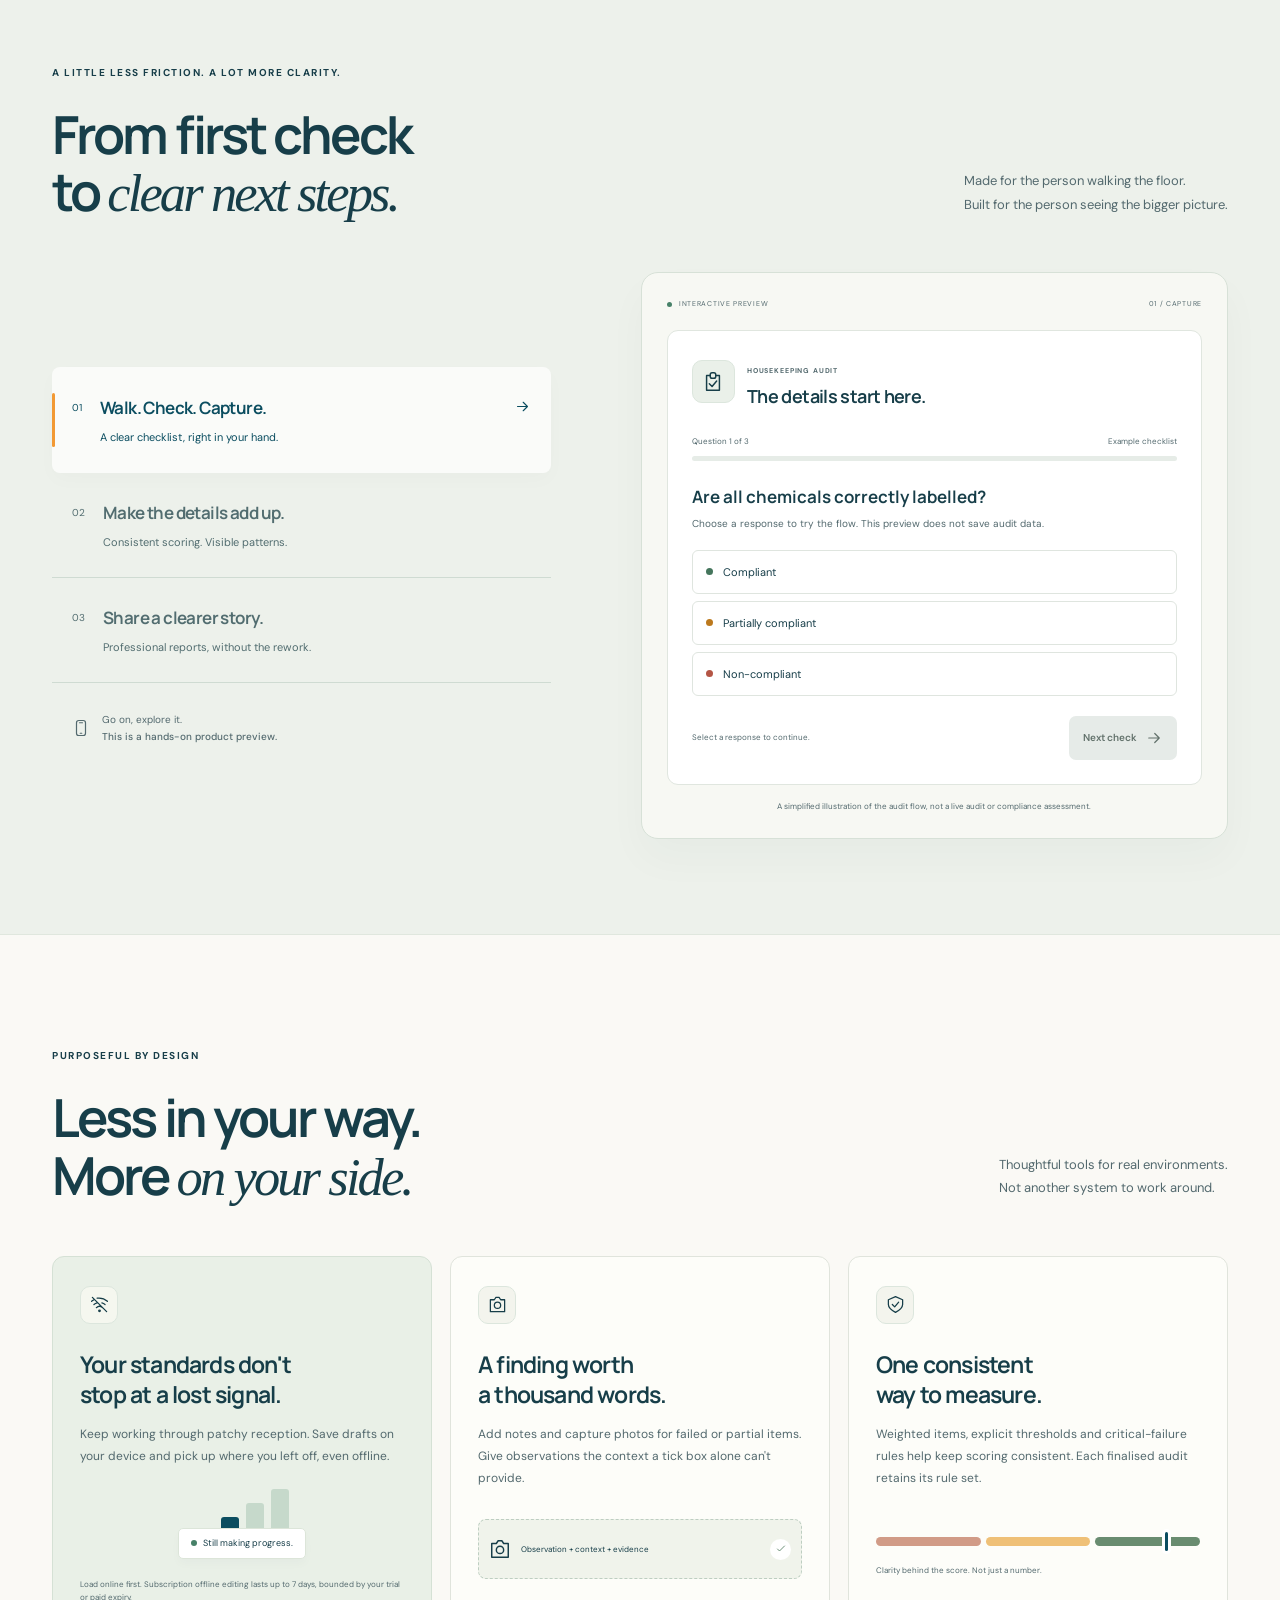
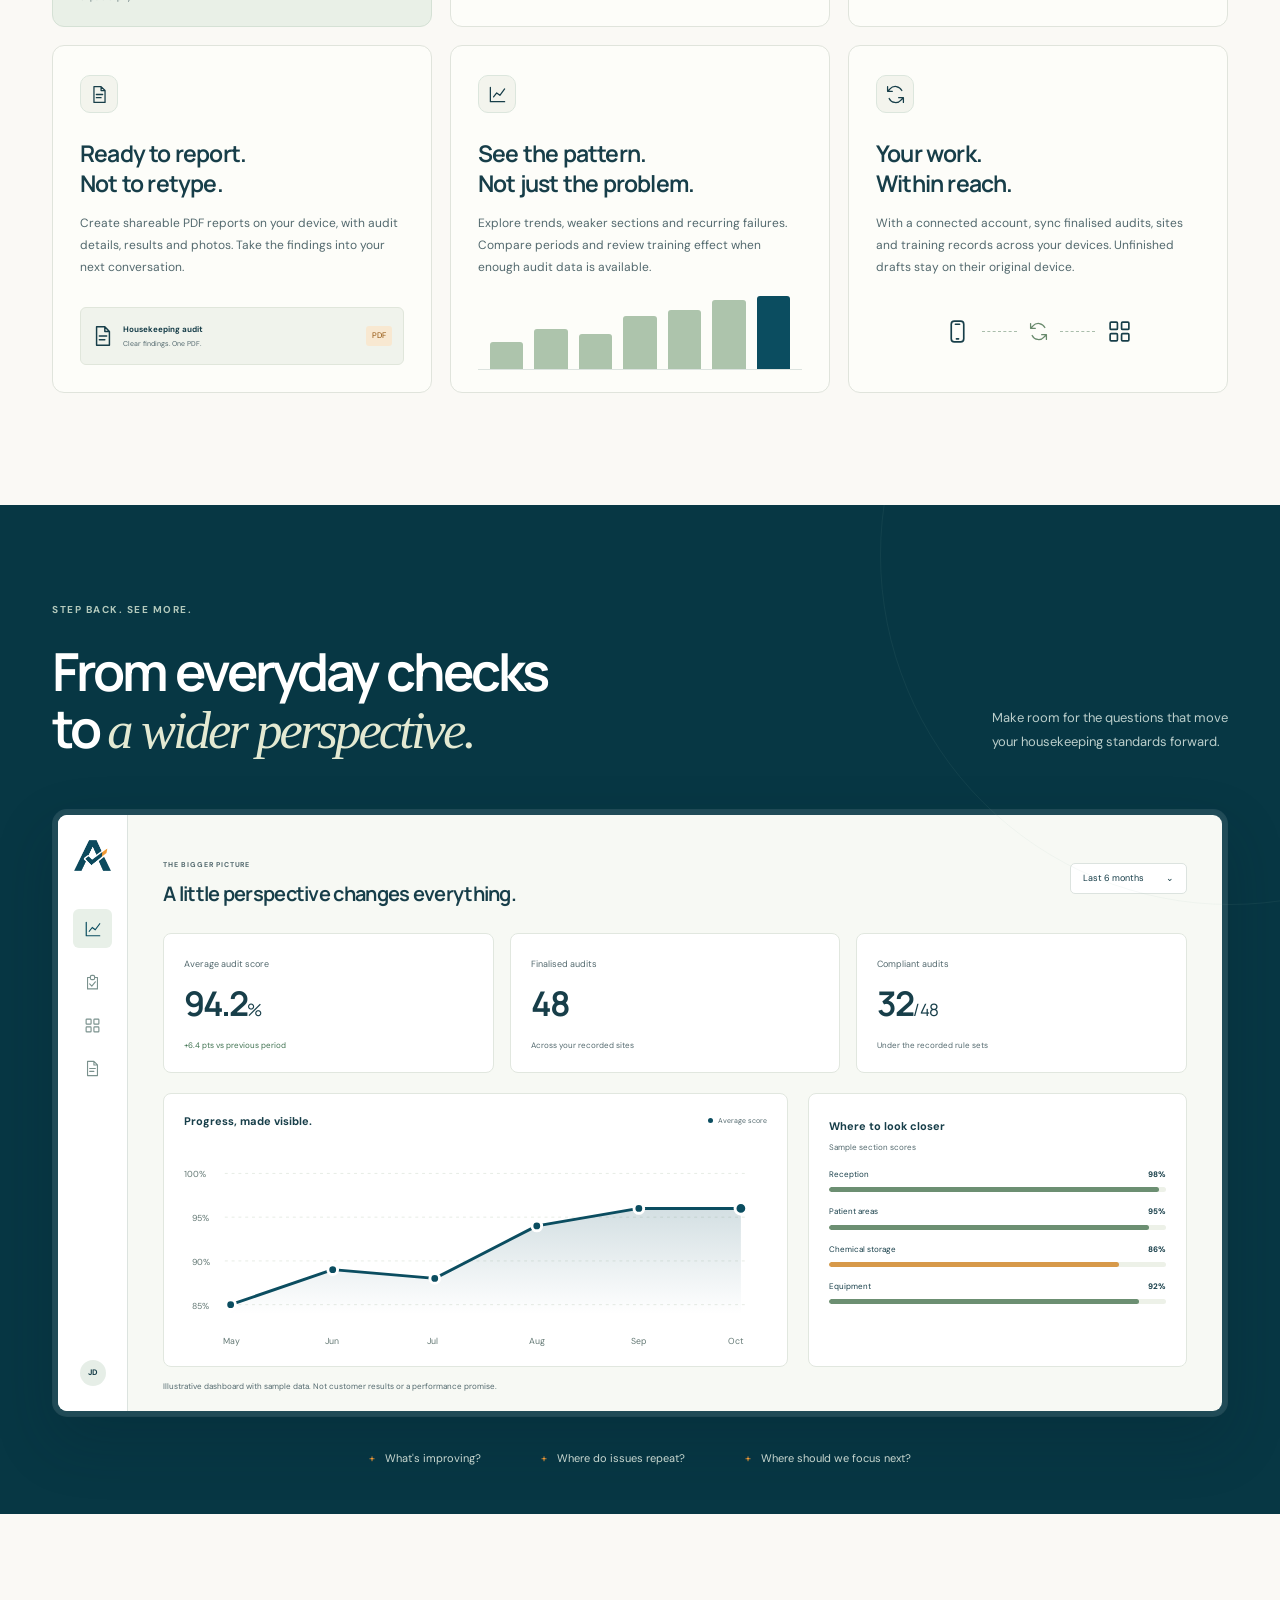
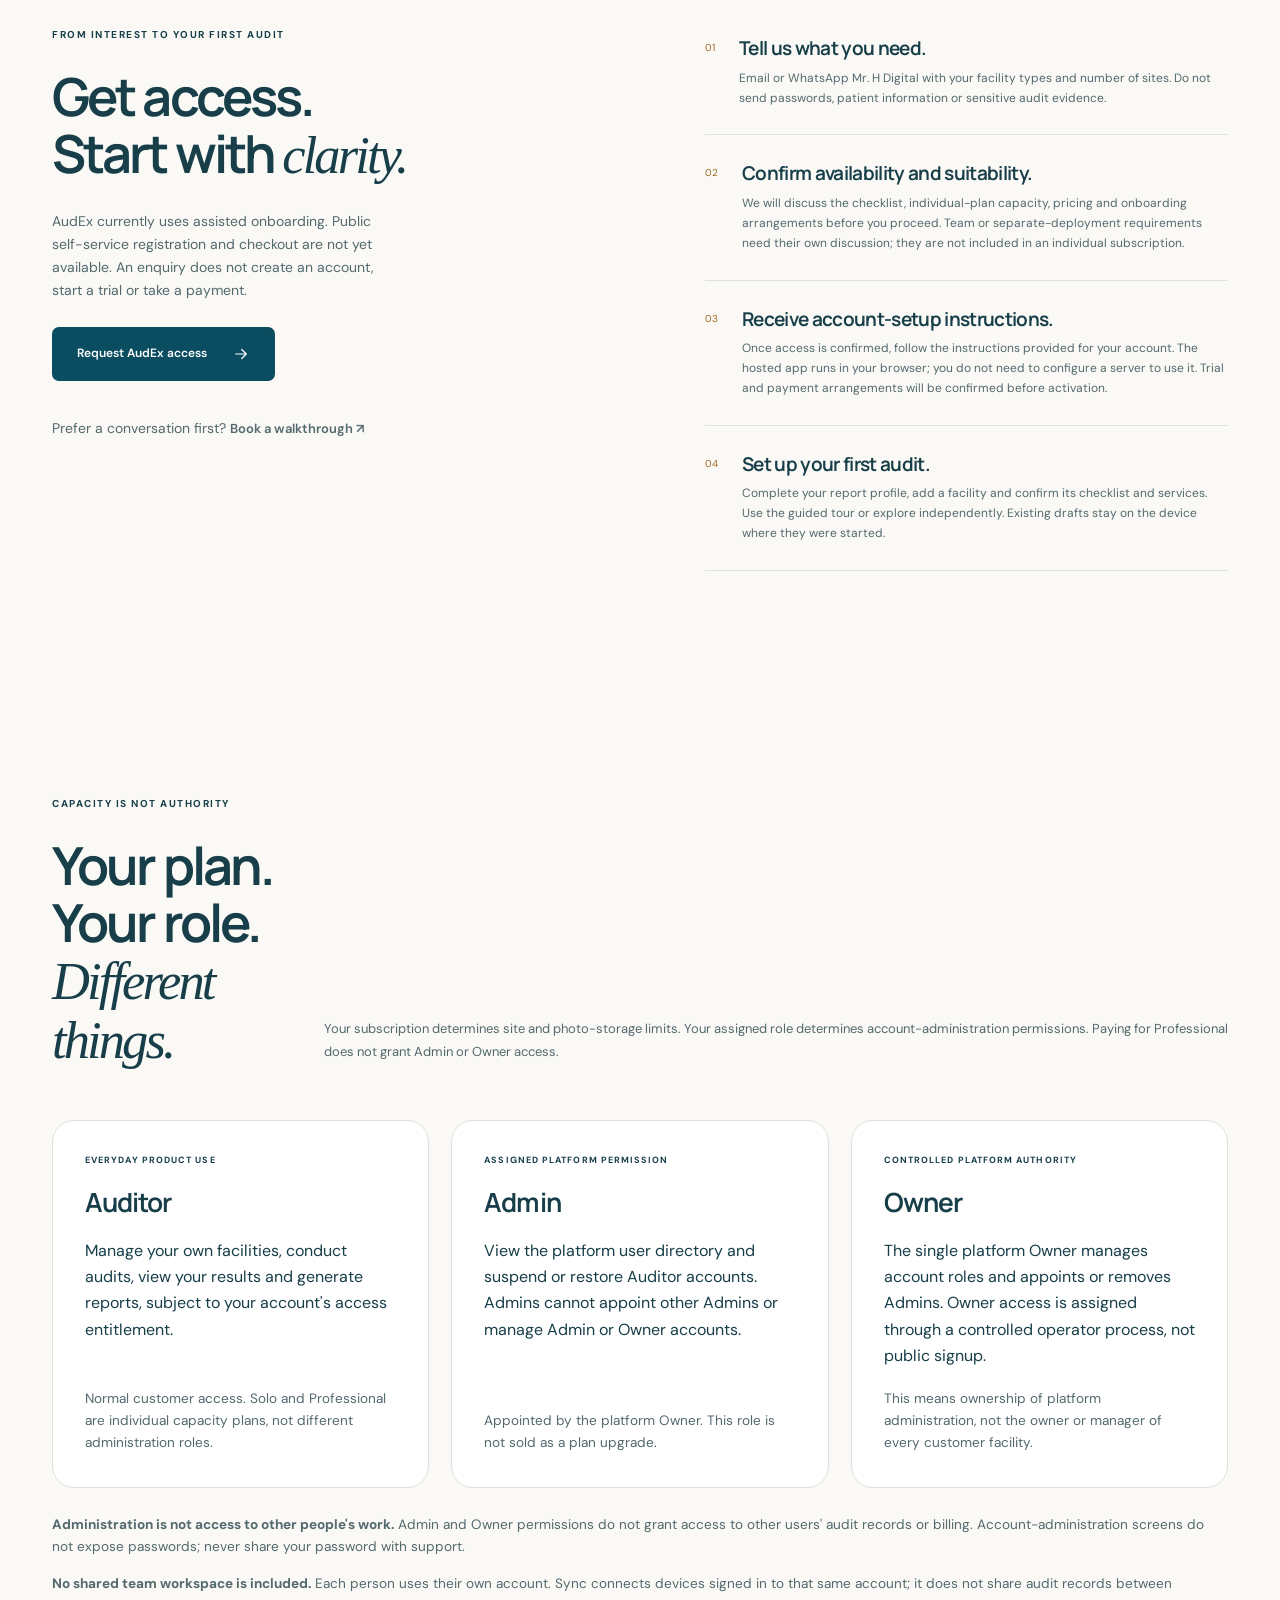
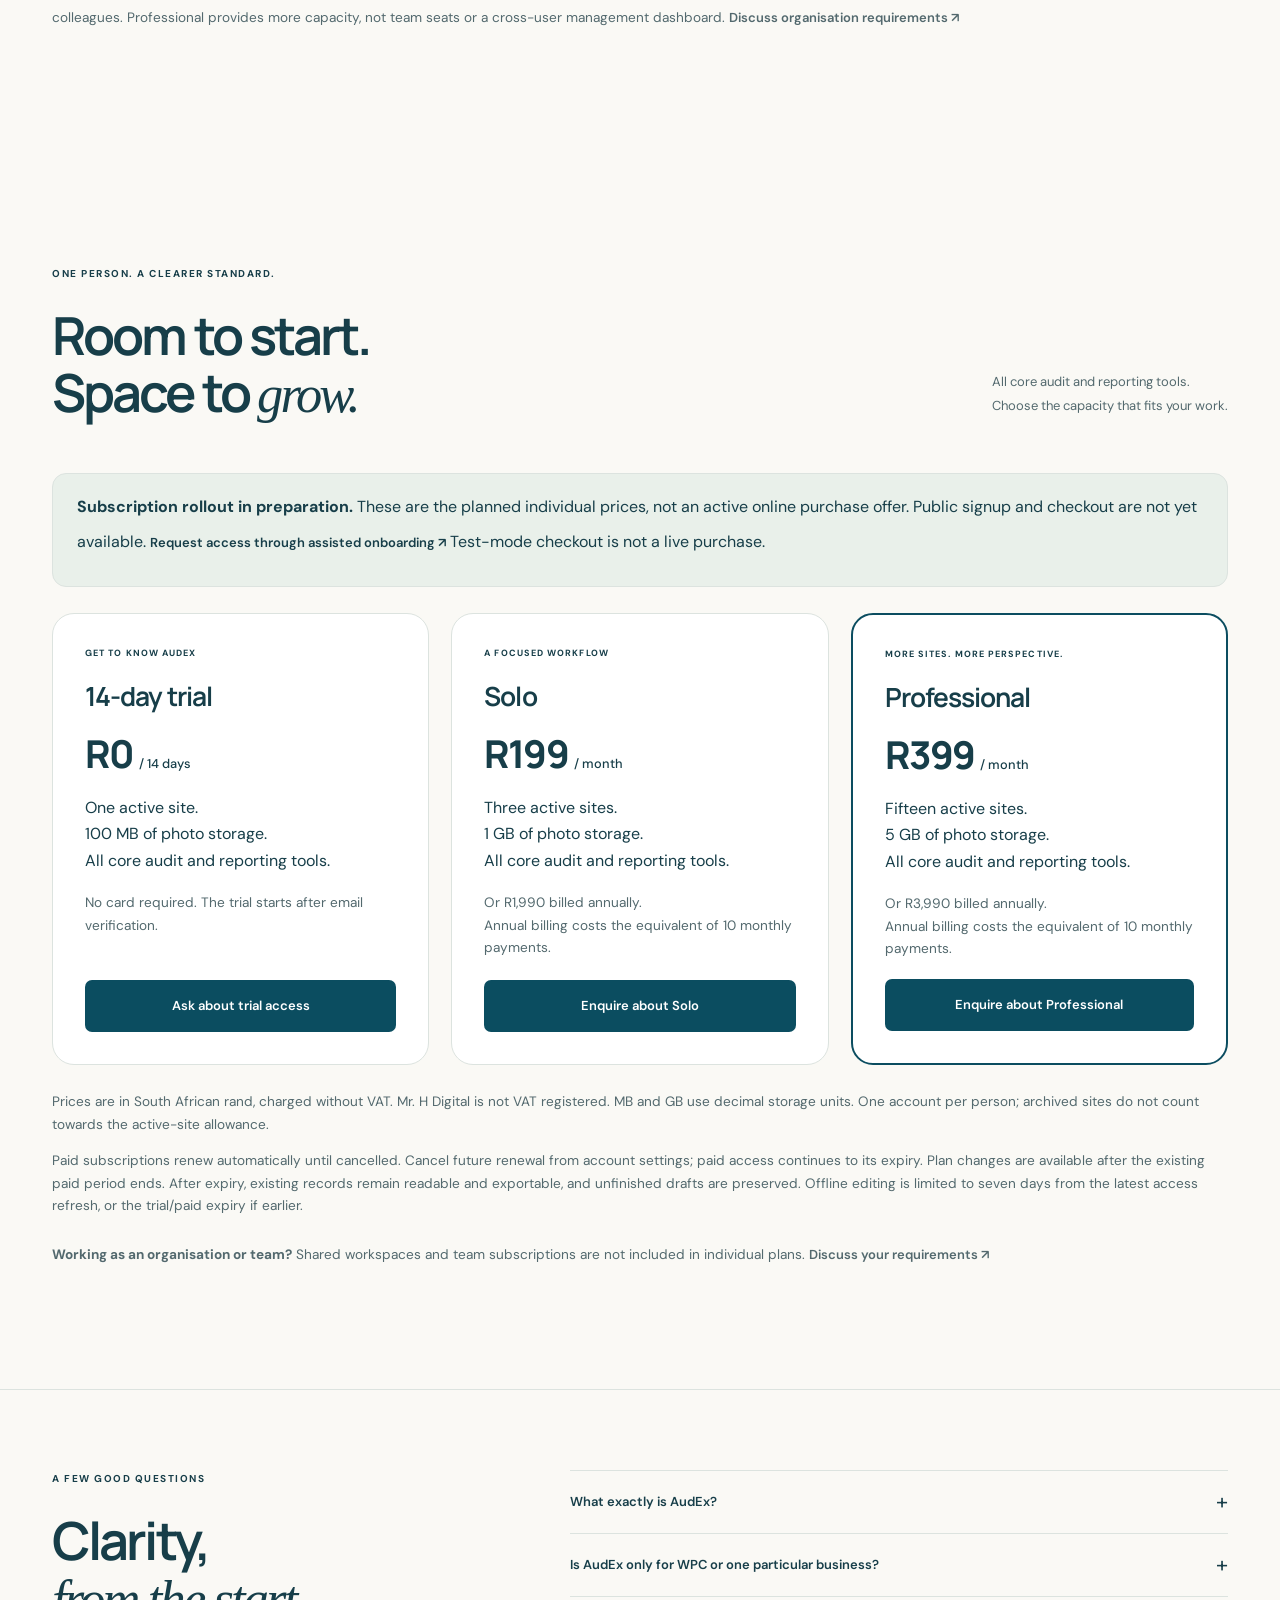
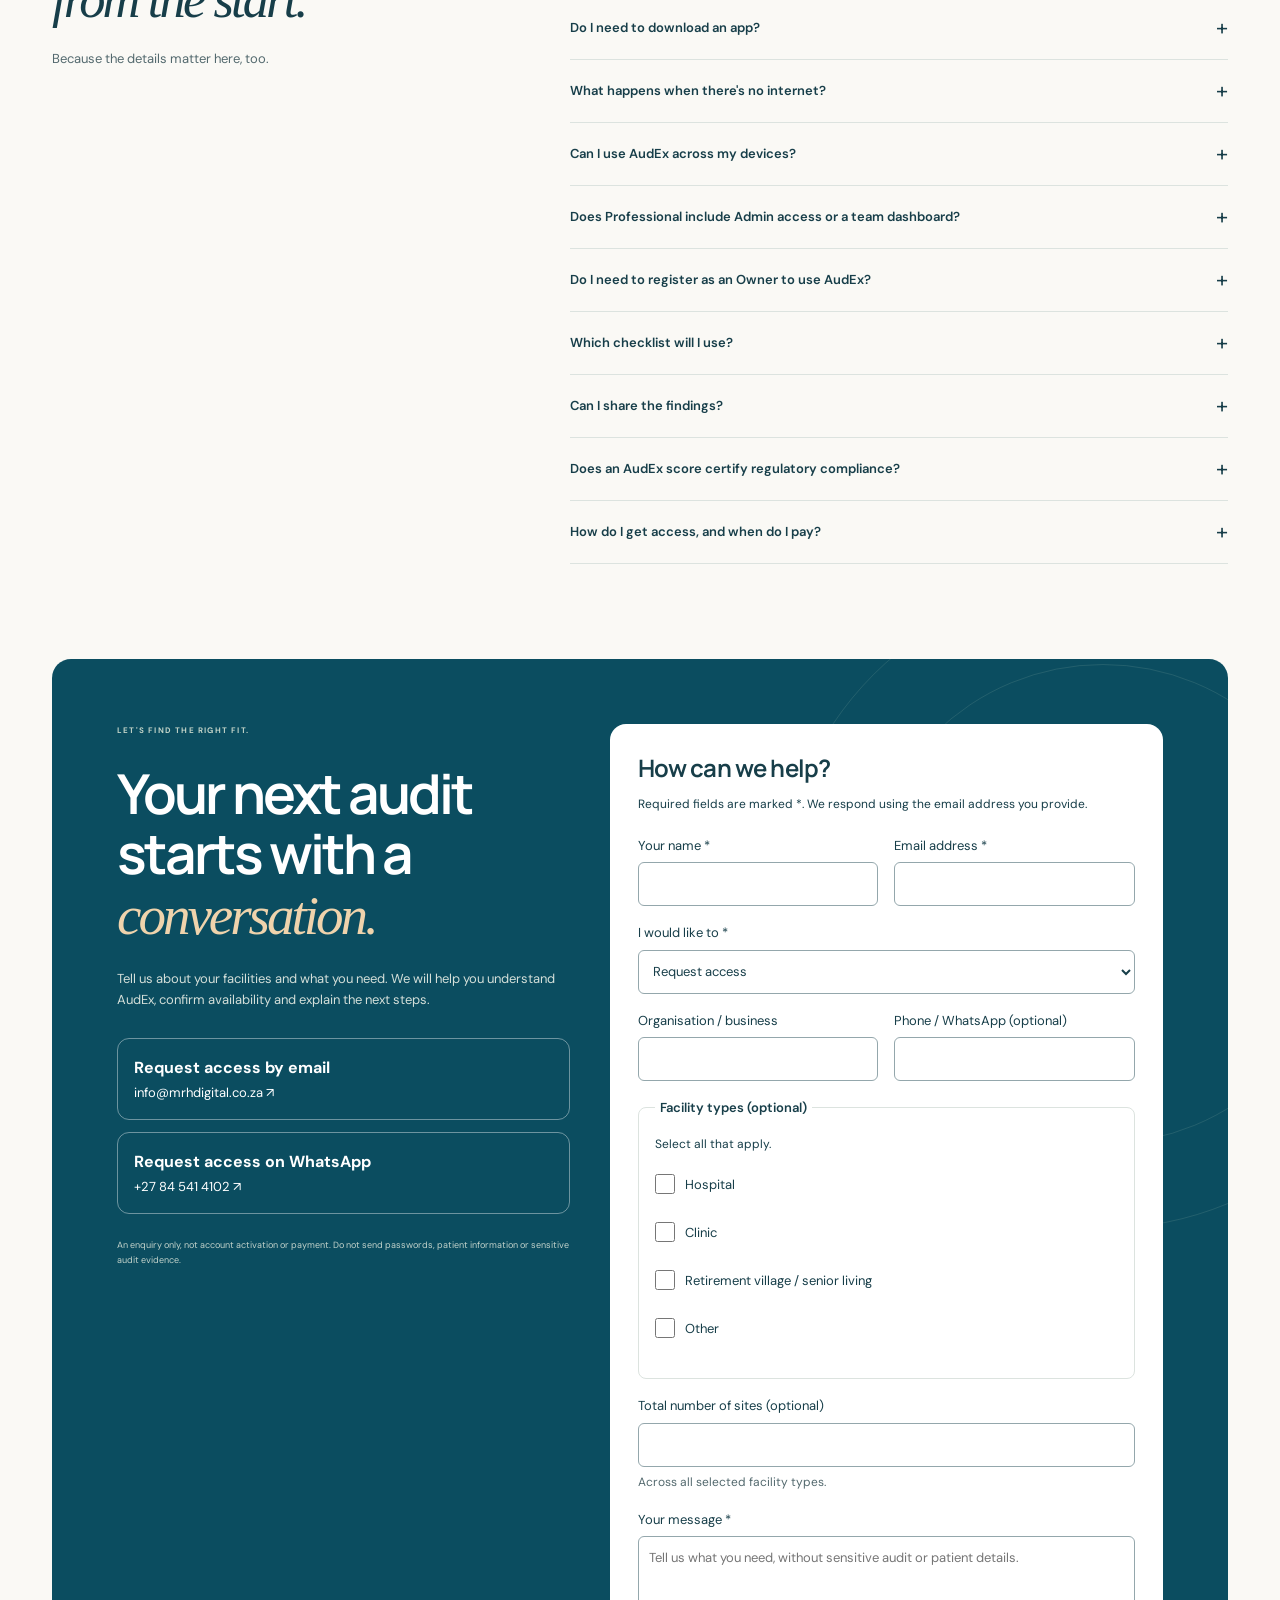
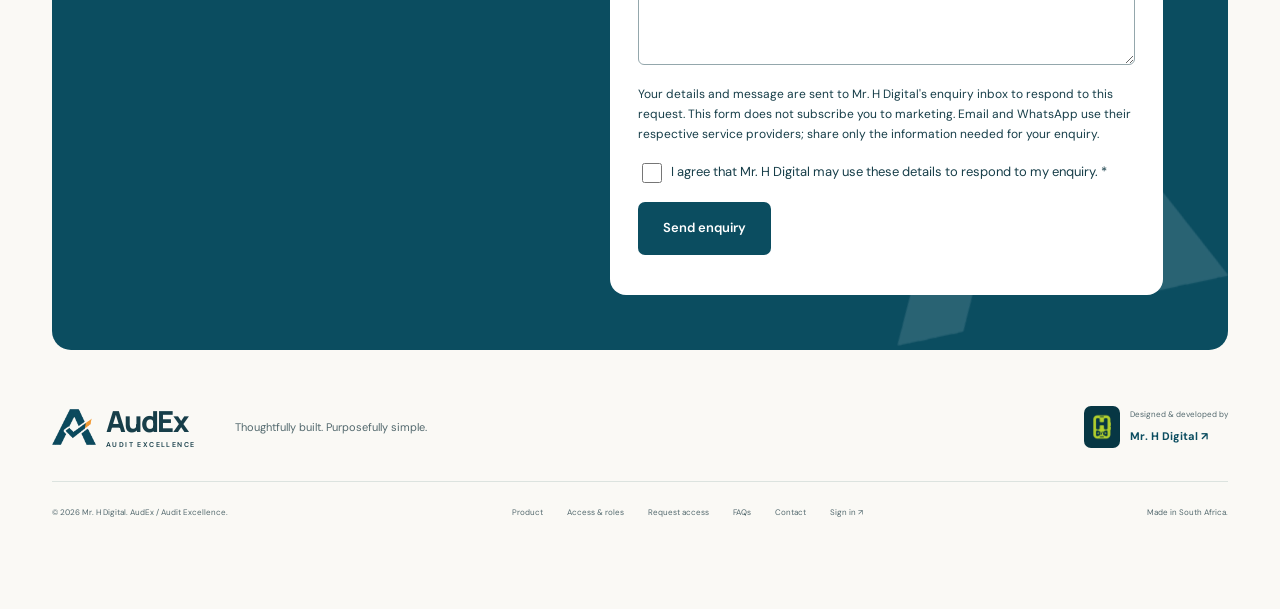
==== commit debe1411: "Align AudEx desktop and mobile navigation Co-authored-by: Copilot <223556219+Copilot@users.noreply.g" ====
--- a/audex/index.html
+++ b/audex/index.html
@@ -55,7 +55,7 @@
   <header class="site-header">
     <div class="container nav-row">
       <a class="brand" href="#top" aria-label="AudEx home"><img src="assets/audex-mark.webp" width="44" height="36" alt=""><span>AudEx<small>AUDIT EXCELLENCE</small></span></a>
-      <nav class="desktop-nav" aria-label="Main navigation"><a href="#experience">The experience</a><a href="#access">Access &amp; roles</a><a href="#pricing">Plans</a><a href="#questions">FAQs</a><a href="#contact">Contact</a></nav>
+      <nav class="desktop-nav" aria-label="Main navigation"><a href="#experience">The experience</a><a href="#features">Why AudEx</a><a href="#access">Access &amp; roles</a><a href="#pricing">Plans &amp; pricing</a><a href="#questions">FAQs</a><a href="#contact">Contact</a></nav>
       <div class="nav-actions"><a class="nav-app" href="https://audex.mrhdigital.co.za/">Sign in <span aria-hidden="true">&#8599;</span></a><a class="button button-small" href="#get-started">Request access <svg class="icon"><use href="#i-arrow"/></svg></a></div>
       <button class="menu-toggle" type="button" aria-expanded="false" aria-controls="mobile-nav" aria-label="Open navigation"><span></span><span></span></button>
     </div>
--- a/audex/styles.css
+++ b/audex/styles.css
@@ -54,7 +54,7 @@
 .brand { display: inline-flex; align-items: center; gap: 10px; flex-shrink: 0; }
 .brand > span { font-family: "Manrope", sans-serif; font-size: 29px; font-weight: 800; letter-spacing: -.055em; line-height: 1.15; }
 .brand small { display: block; font-family: "DM Sans", sans-serif; font-size: 7px; letter-spacing: .2em; font-weight: 600; margin-top: 3px; }
-.desktop-nav { display: flex; gap: 32px; margin-left: auto; margin-right: auto; }
+.desktop-nav { display: flex; gap: 22px; margin-left: auto; margin-right: auto; white-space: nowrap; }
 .desktop-nav a, .nav-app { font-size: 12px; font-weight: 550; }
 .nav-actions { display: flex; gap: 26px; align-items: center; }
 .nav-app span { margin-left: 7px; }
@@ -413,6 +413,13 @@
   .evidence-illustration > span { font-size: 7px; }
   .dashboard-content { padding: 28px 25px 16px; }
 }
+@media (max-width: 1100px) {
+  .desktop-nav { display: none; }
+  .nav-actions { margin-left: auto; }
+  .nav-app { display: none; }
+  .menu-toggle { display: block; flex-shrink: 0; }
+  .mobile-nav { max-height: calc(100vh - 90px); max-height: calc(100svh - 90px); overflow-y: auto; }
+}
 @media (max-width: 900px) {
   .desktop-nav { gap: 19px; }
   .nav-actions { gap: 16px; }
